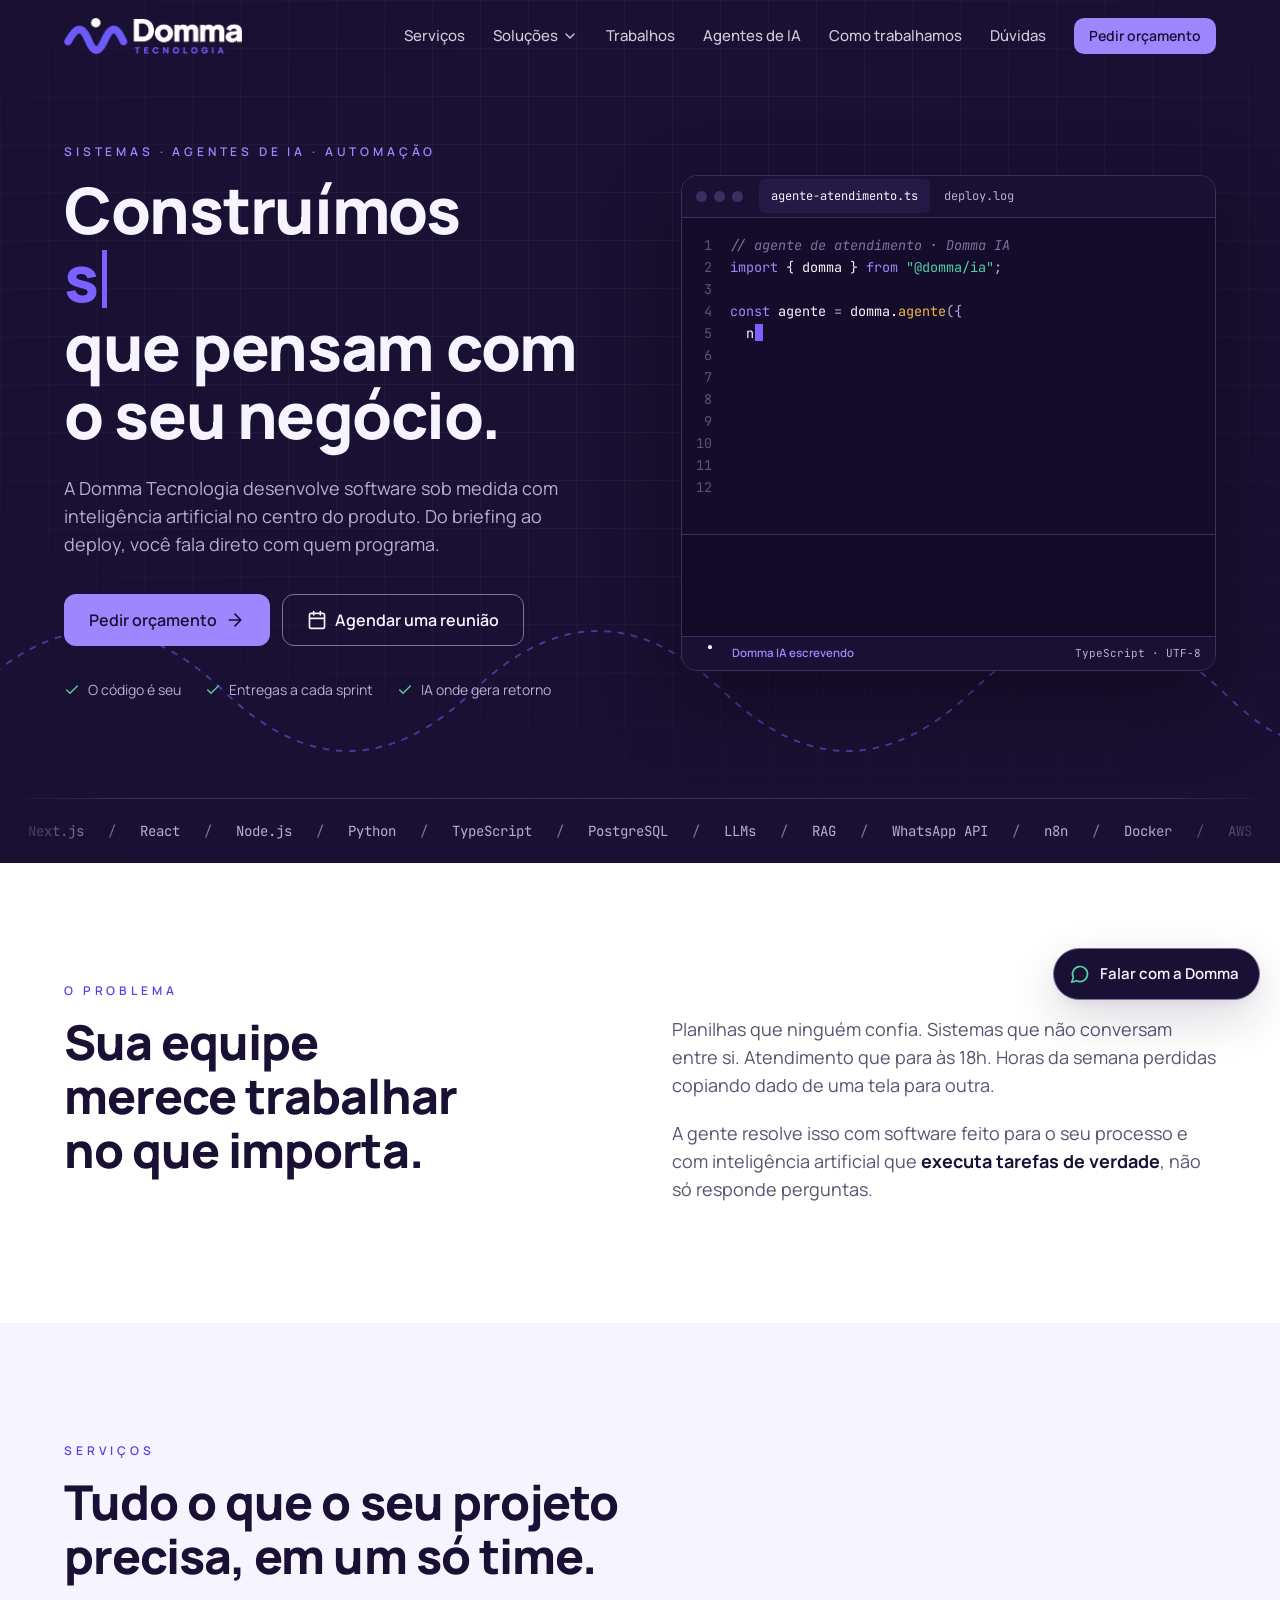
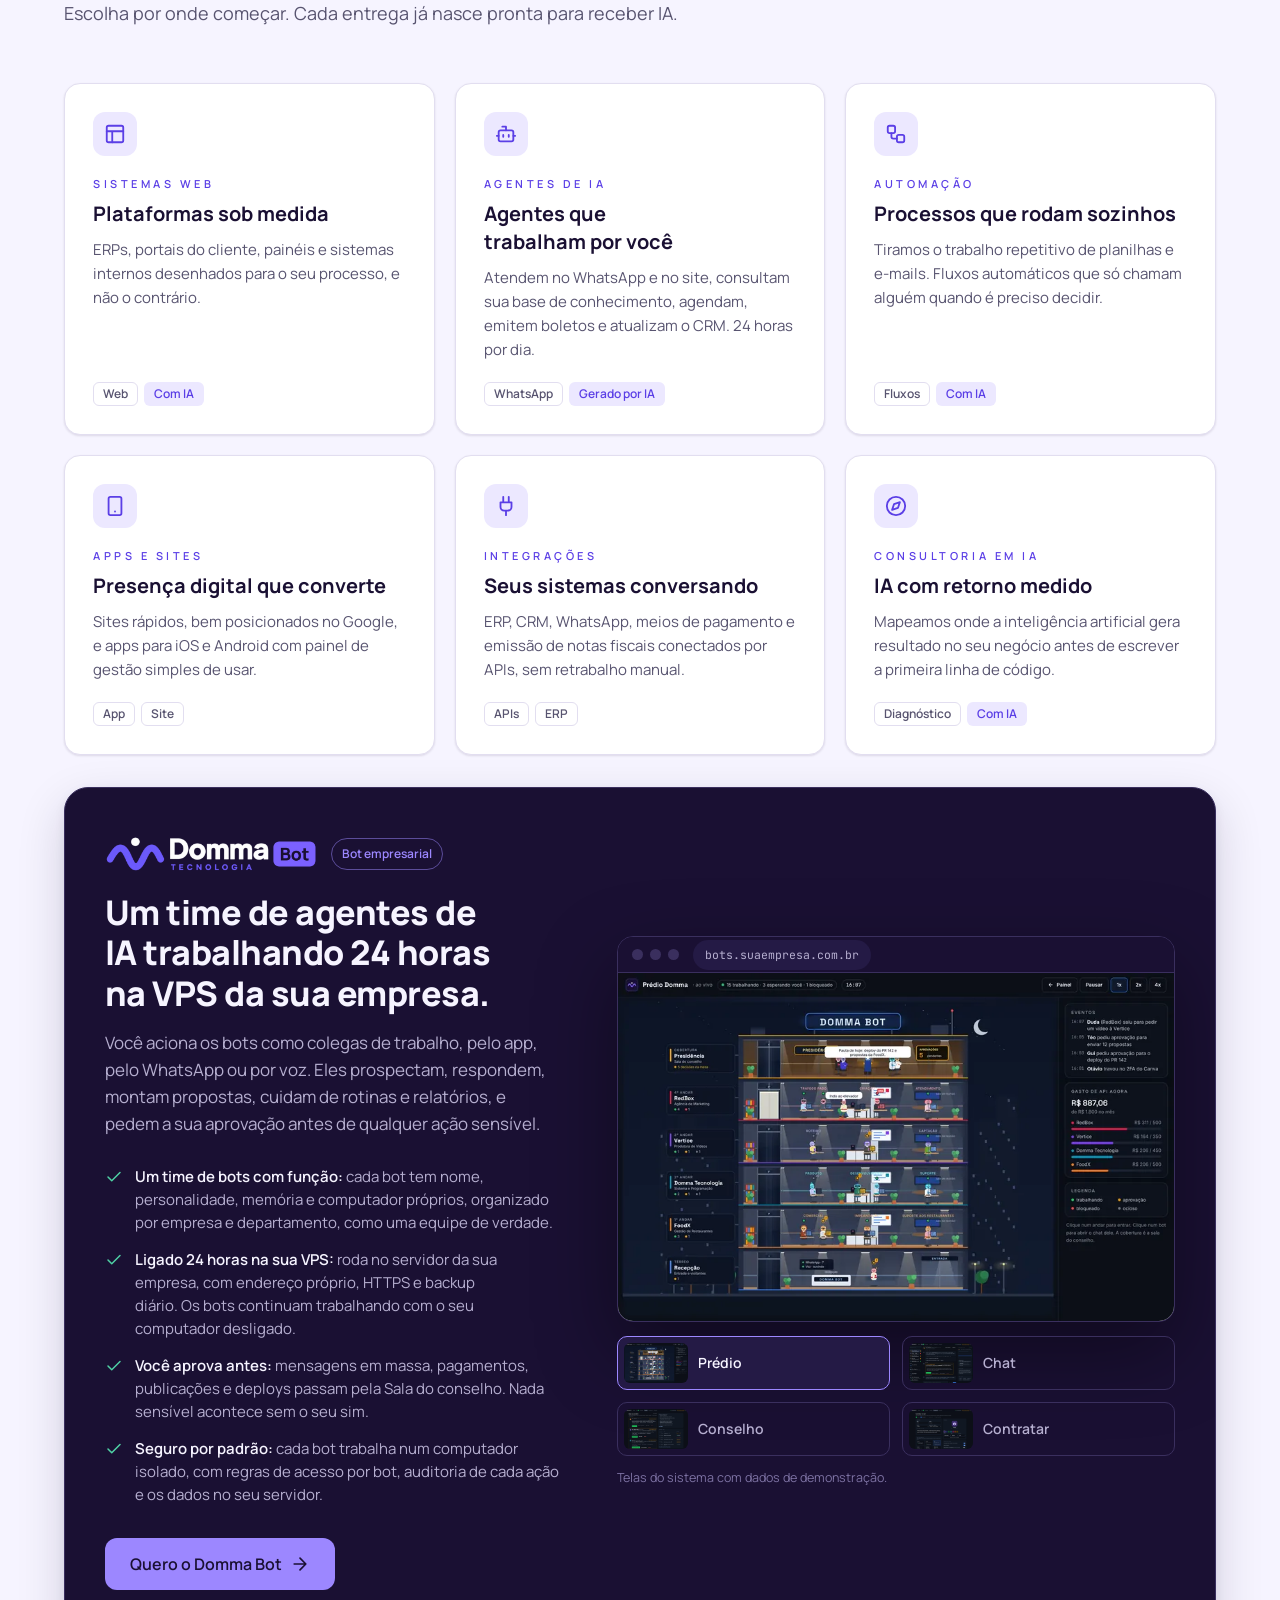
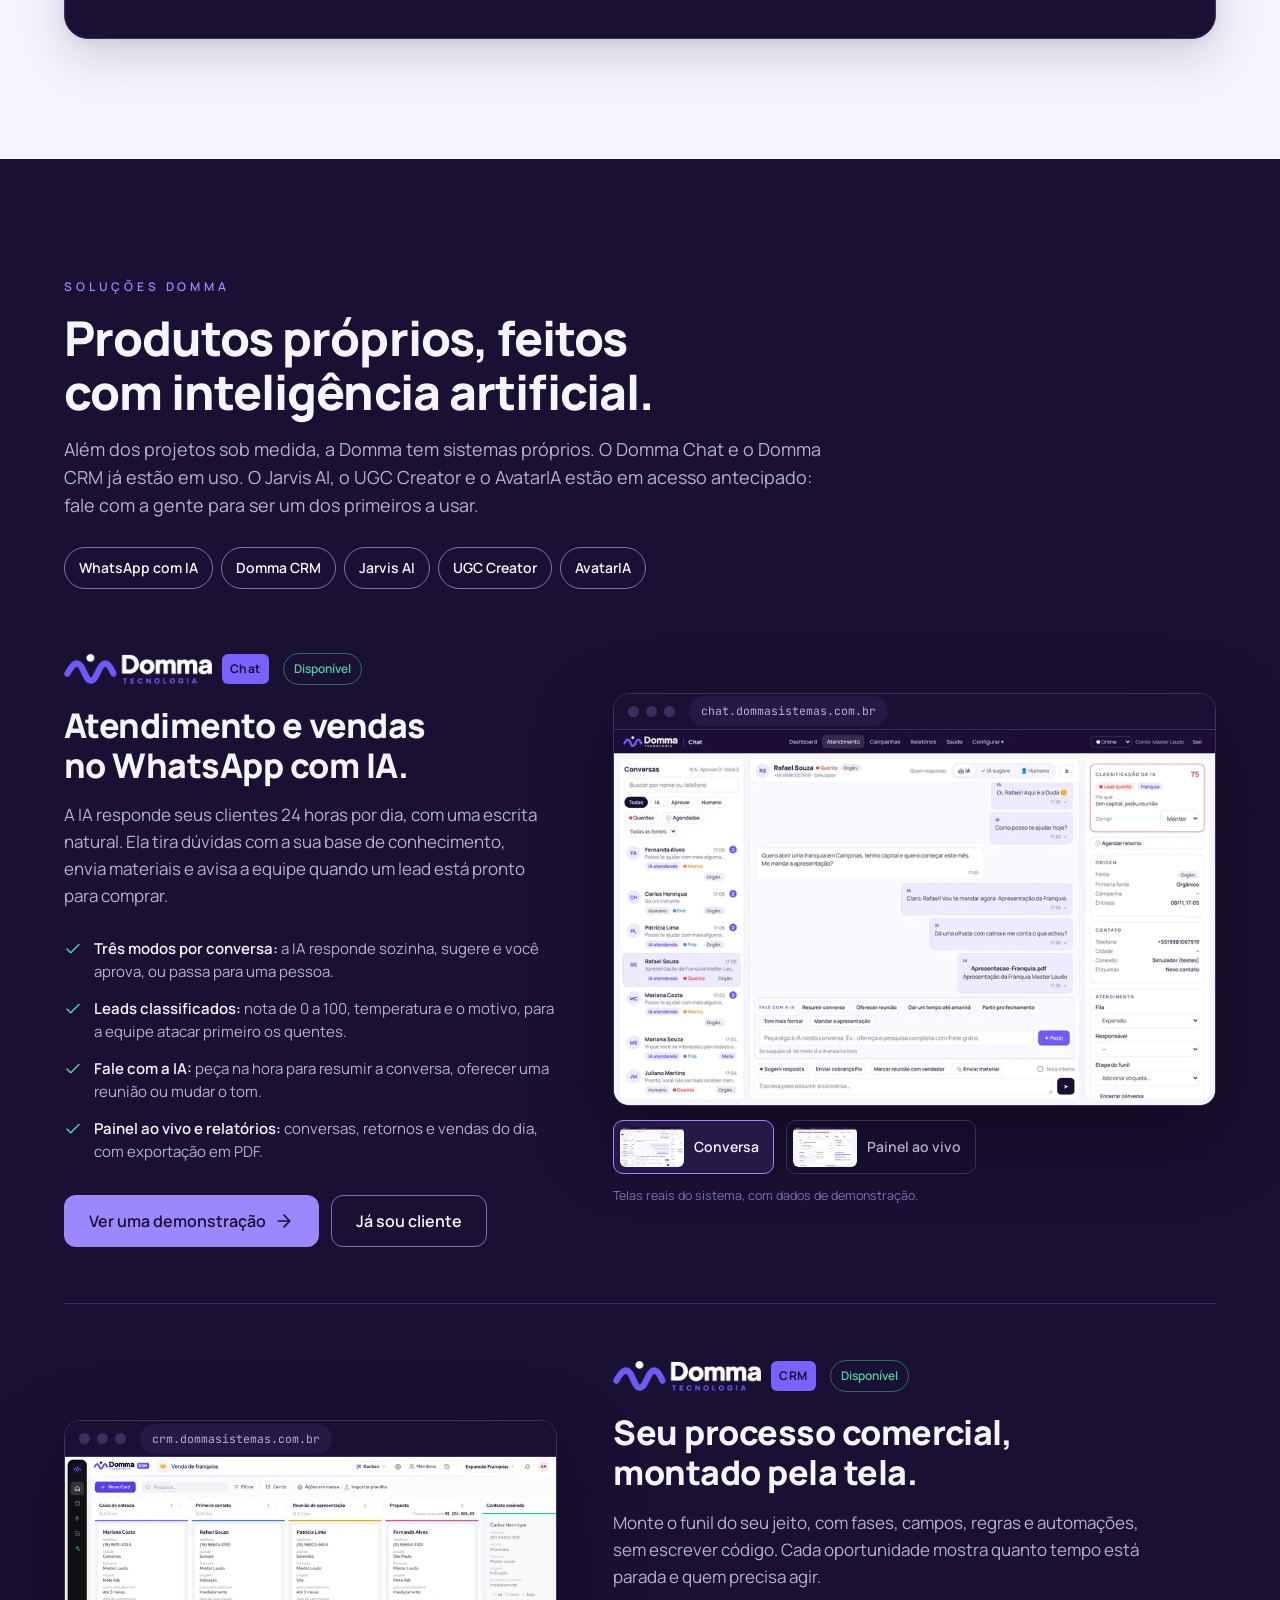
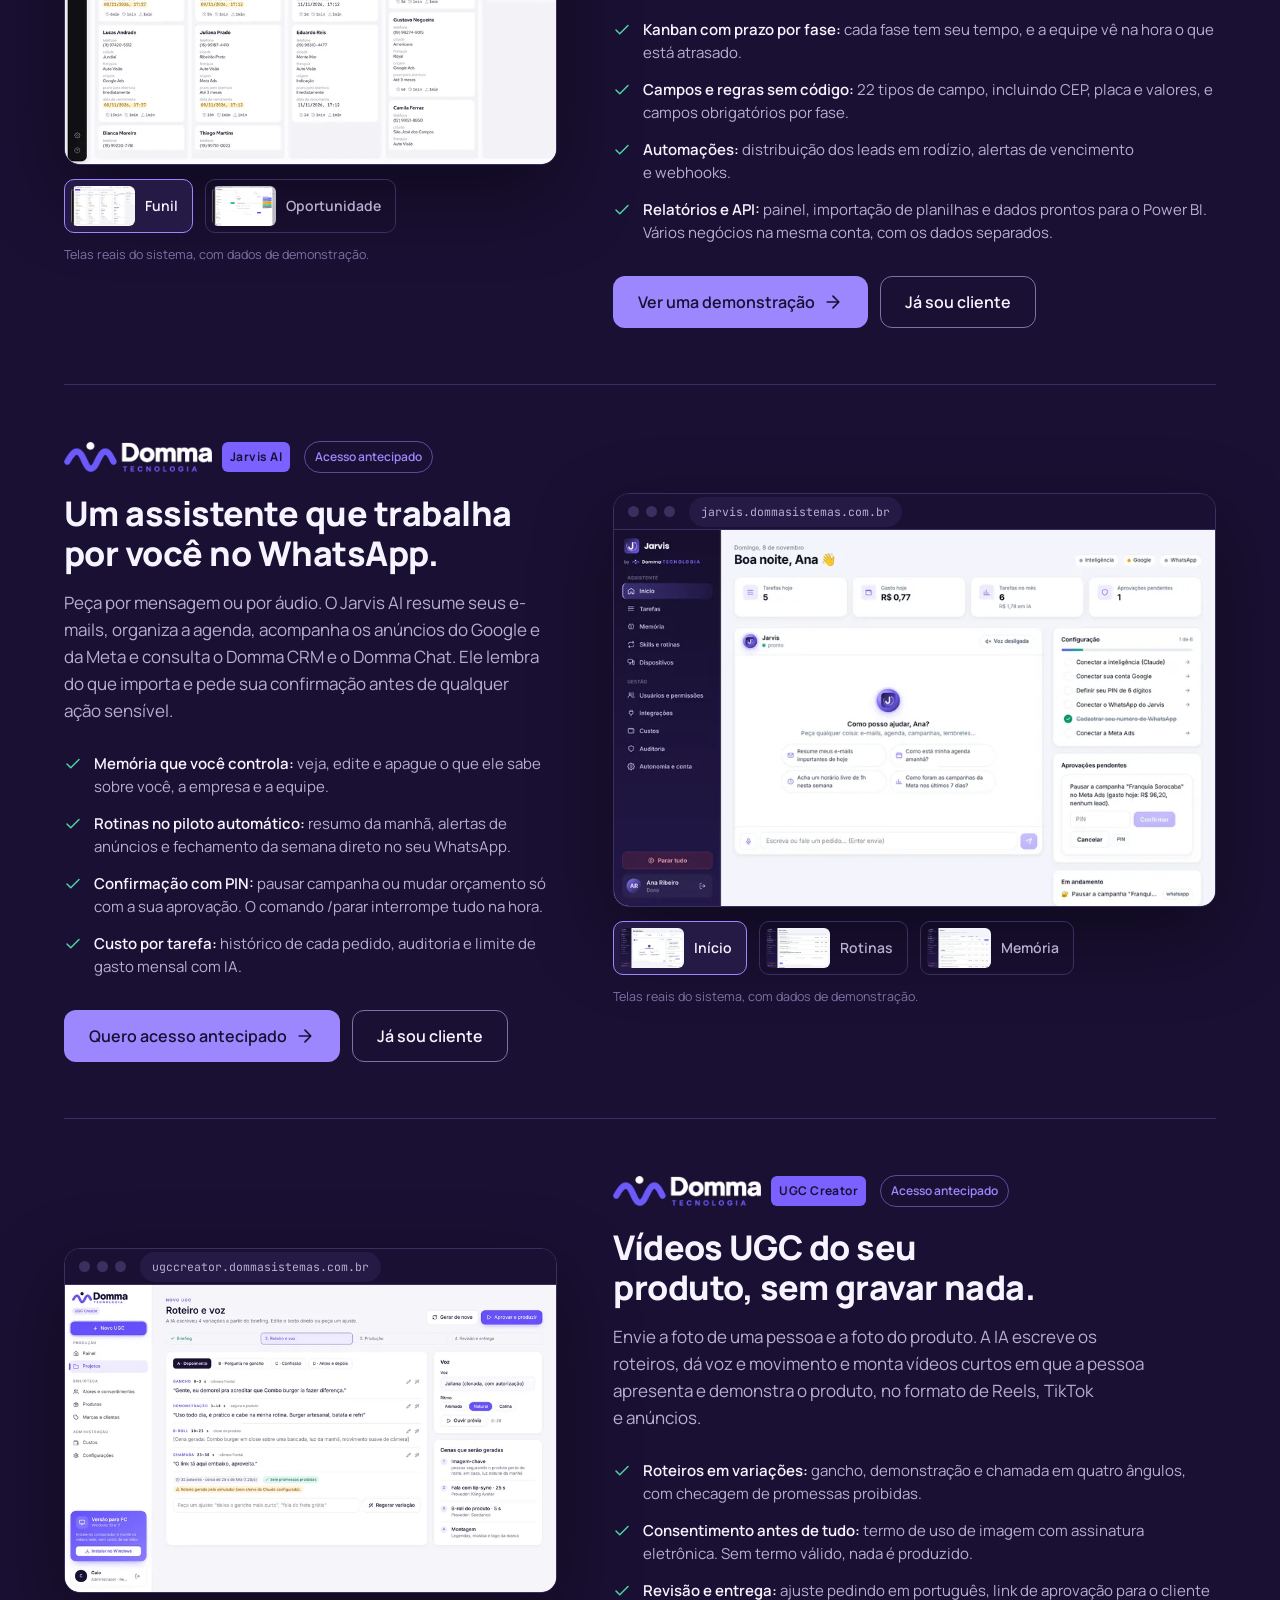
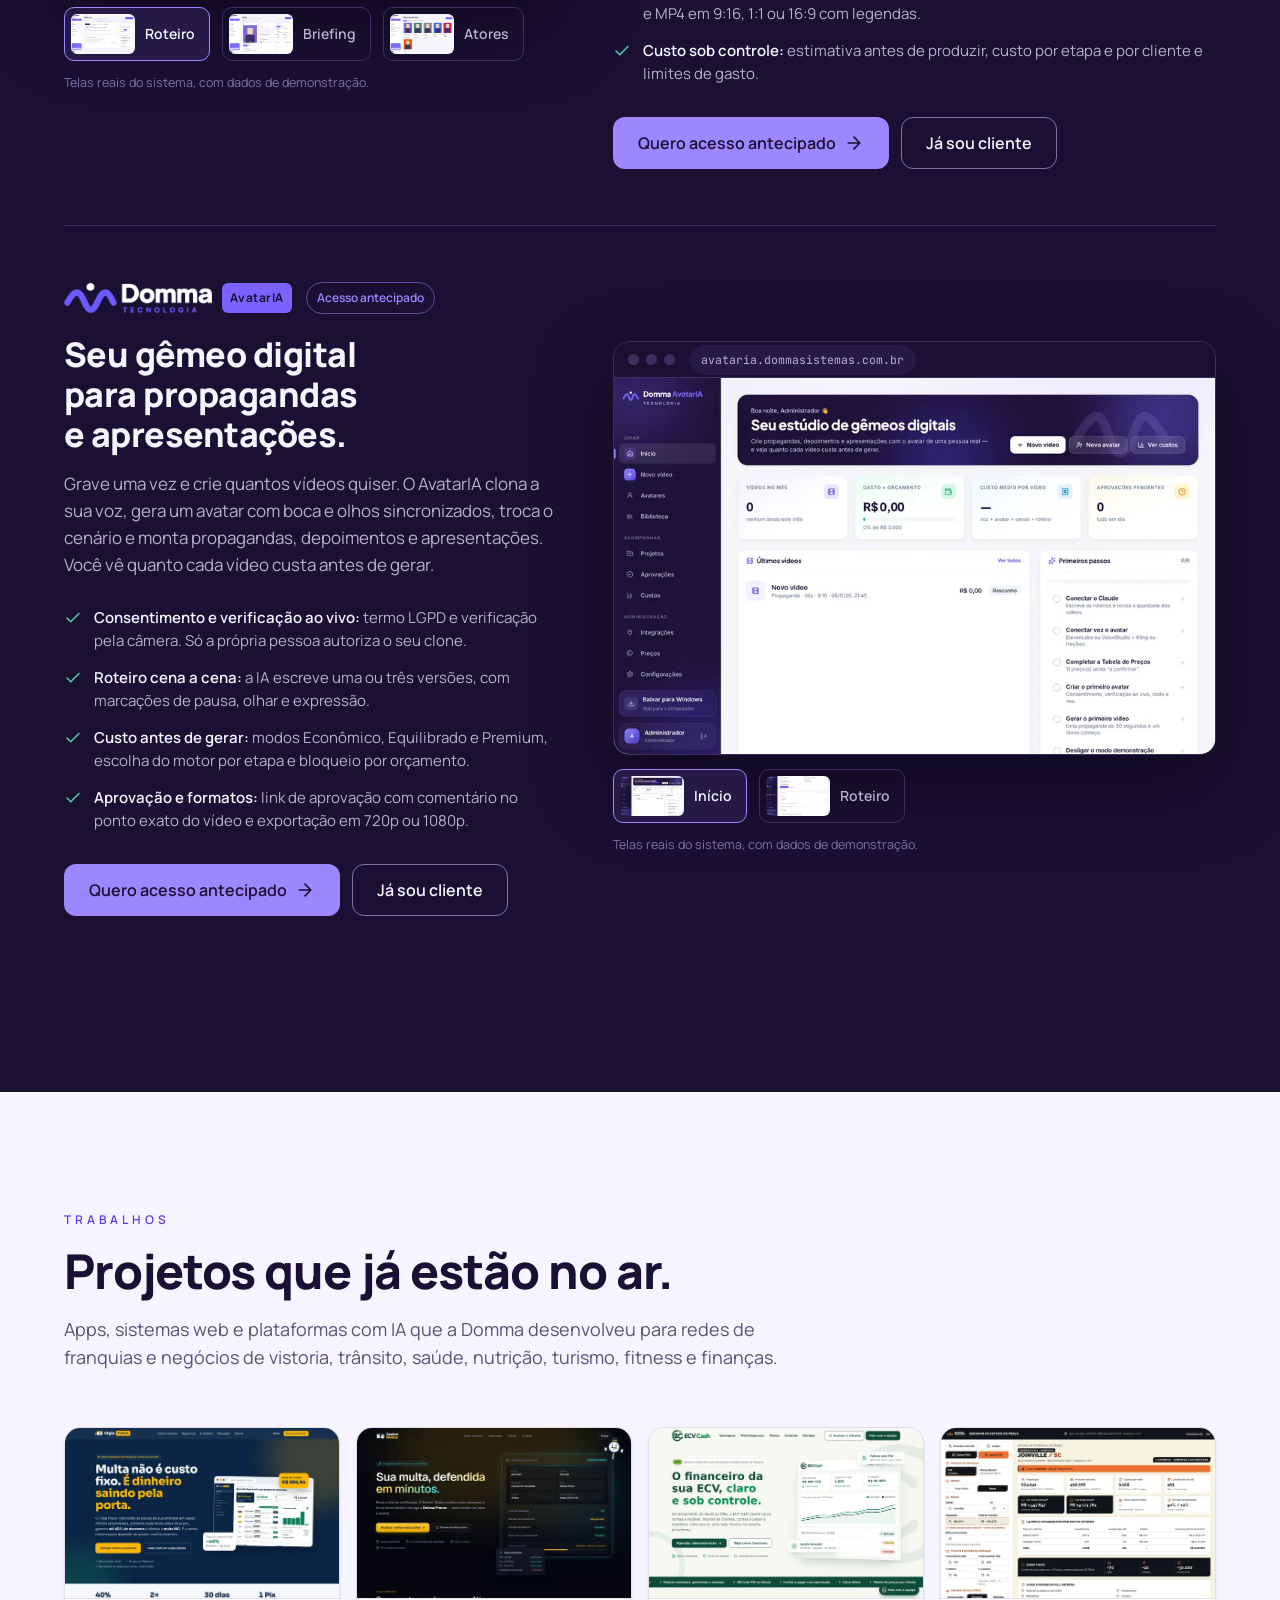
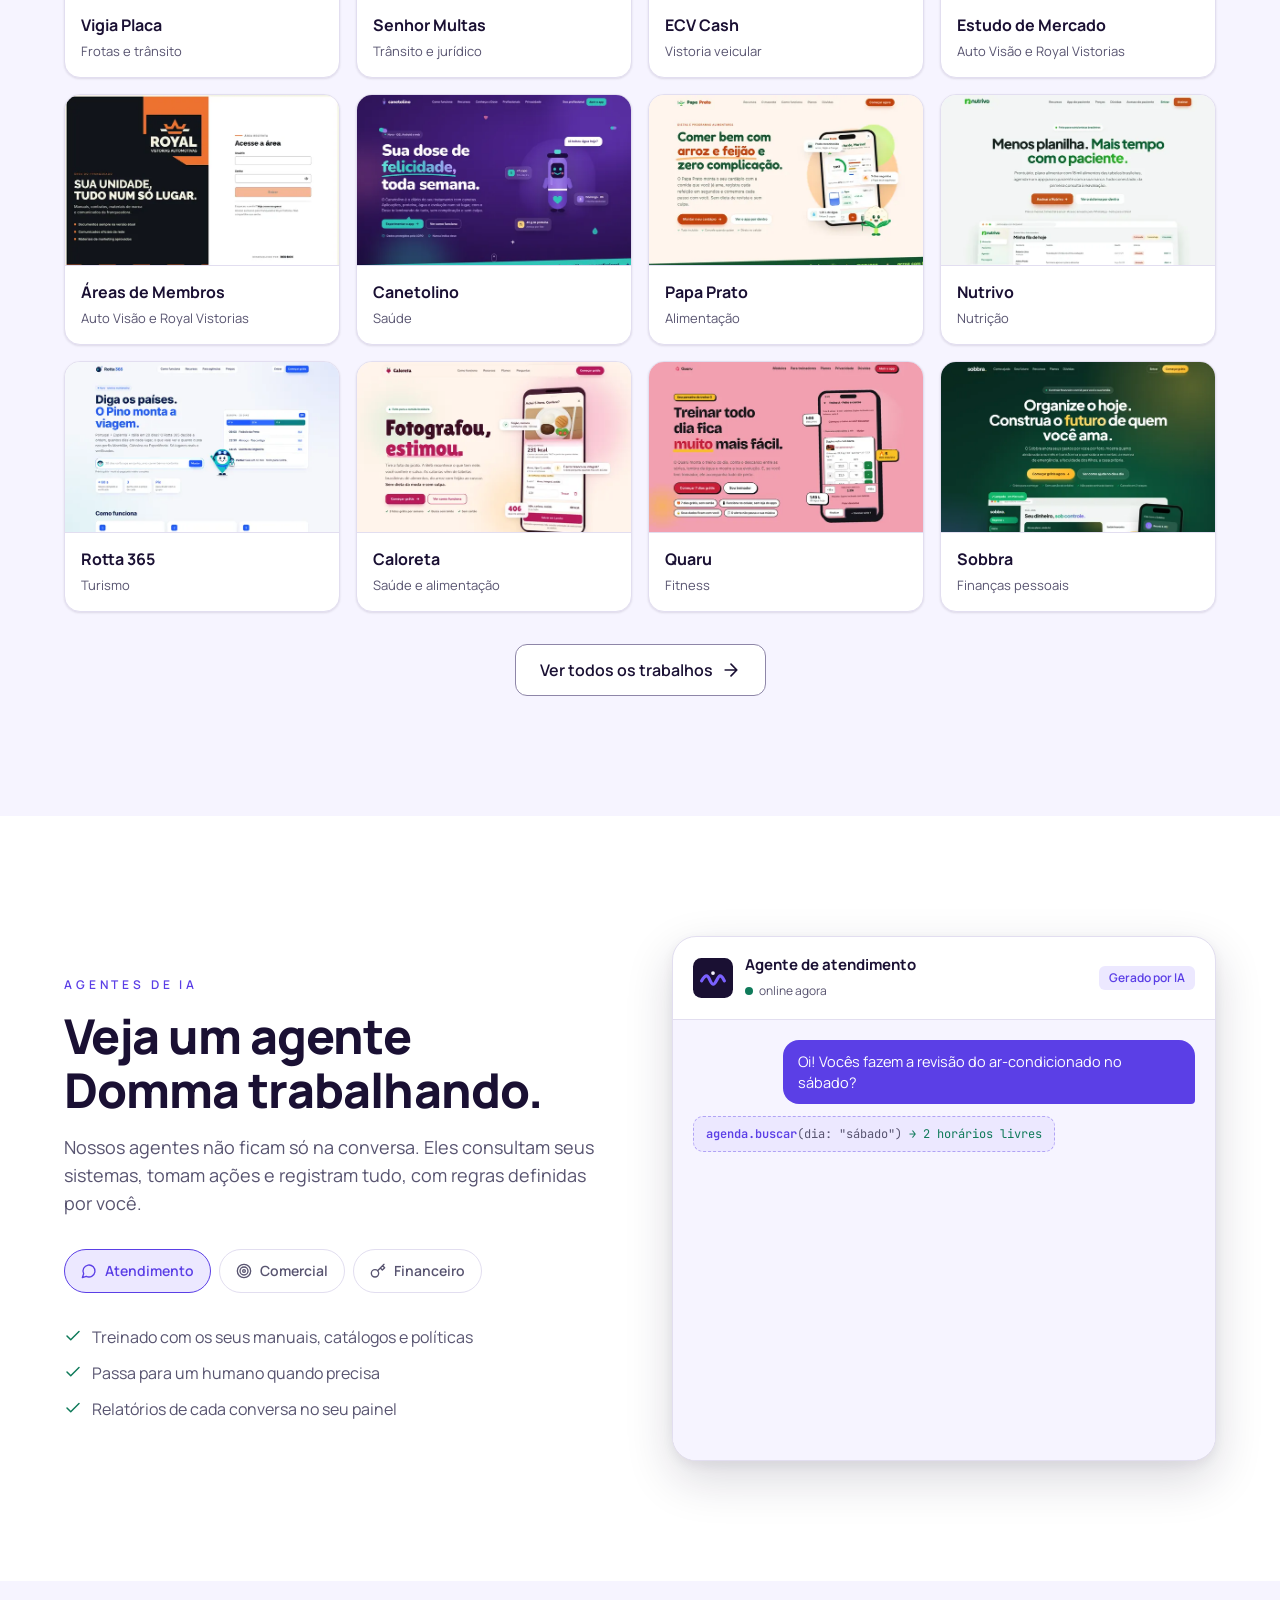
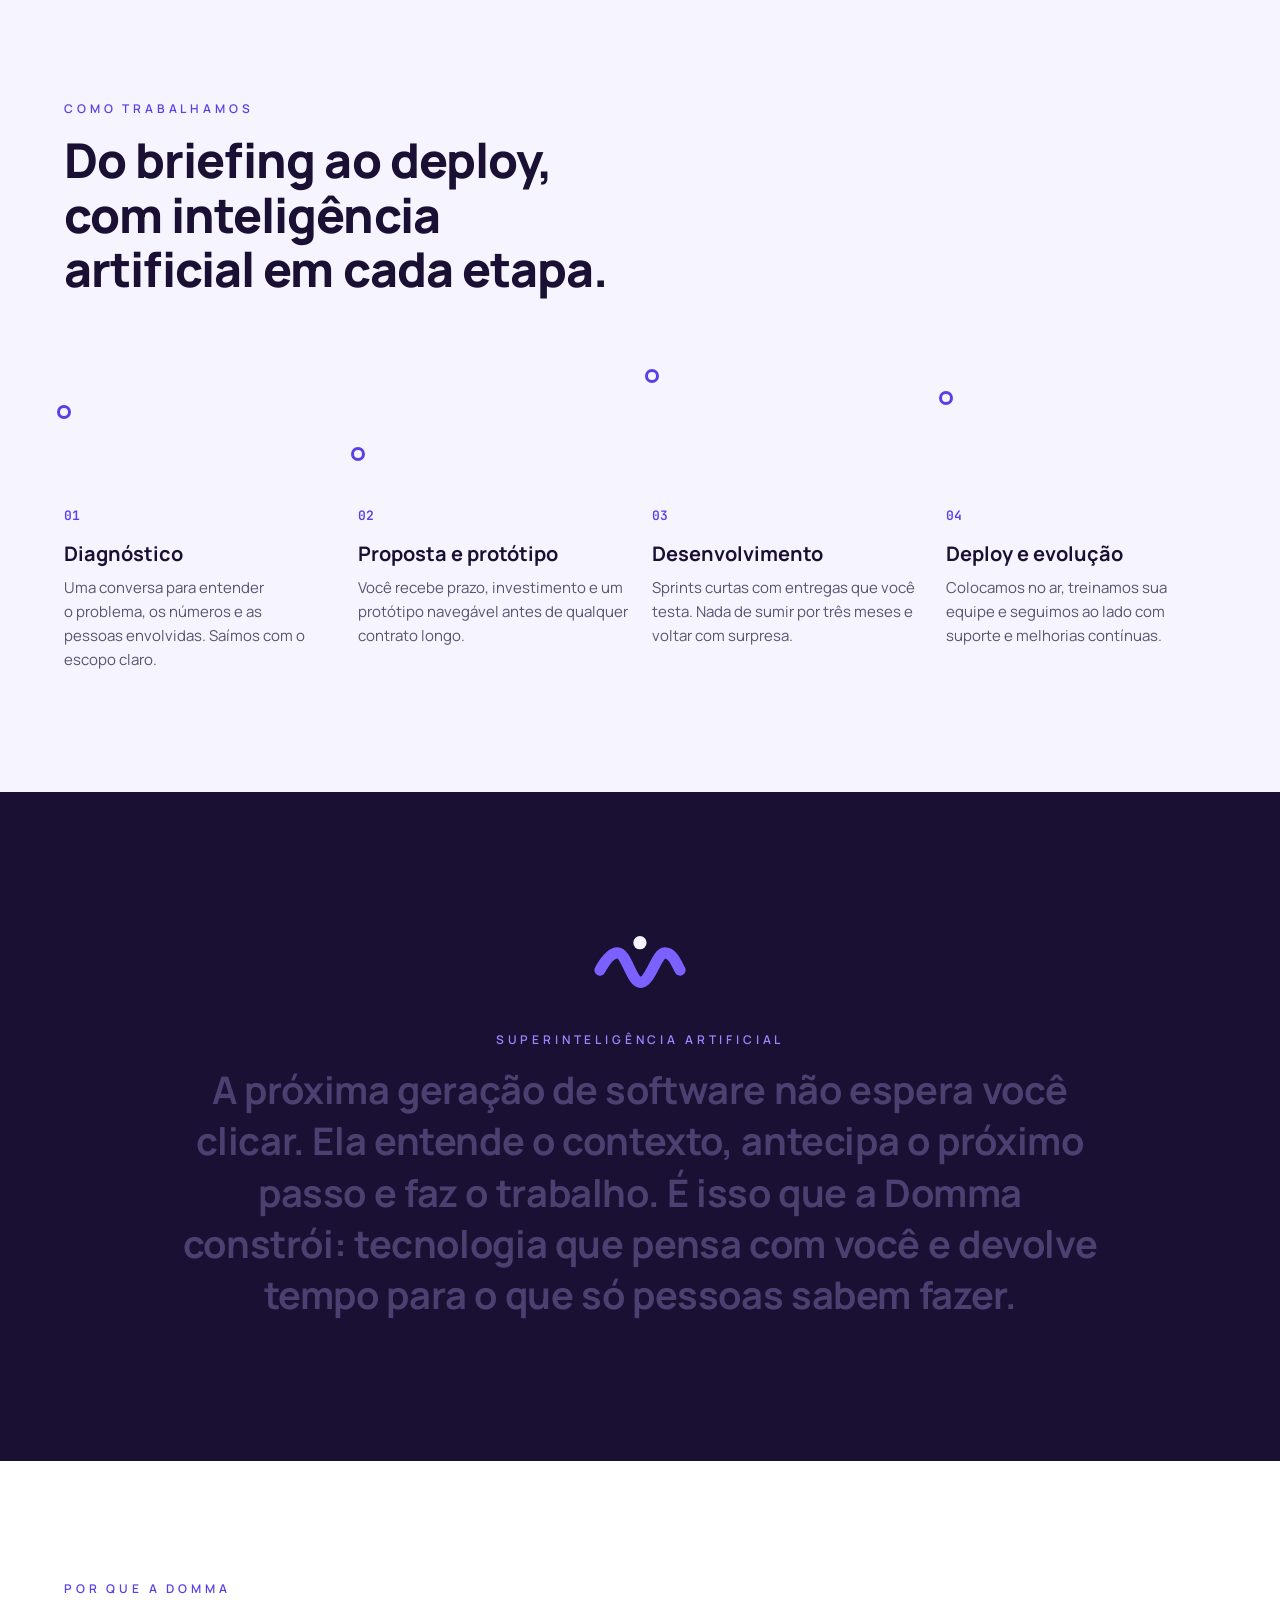
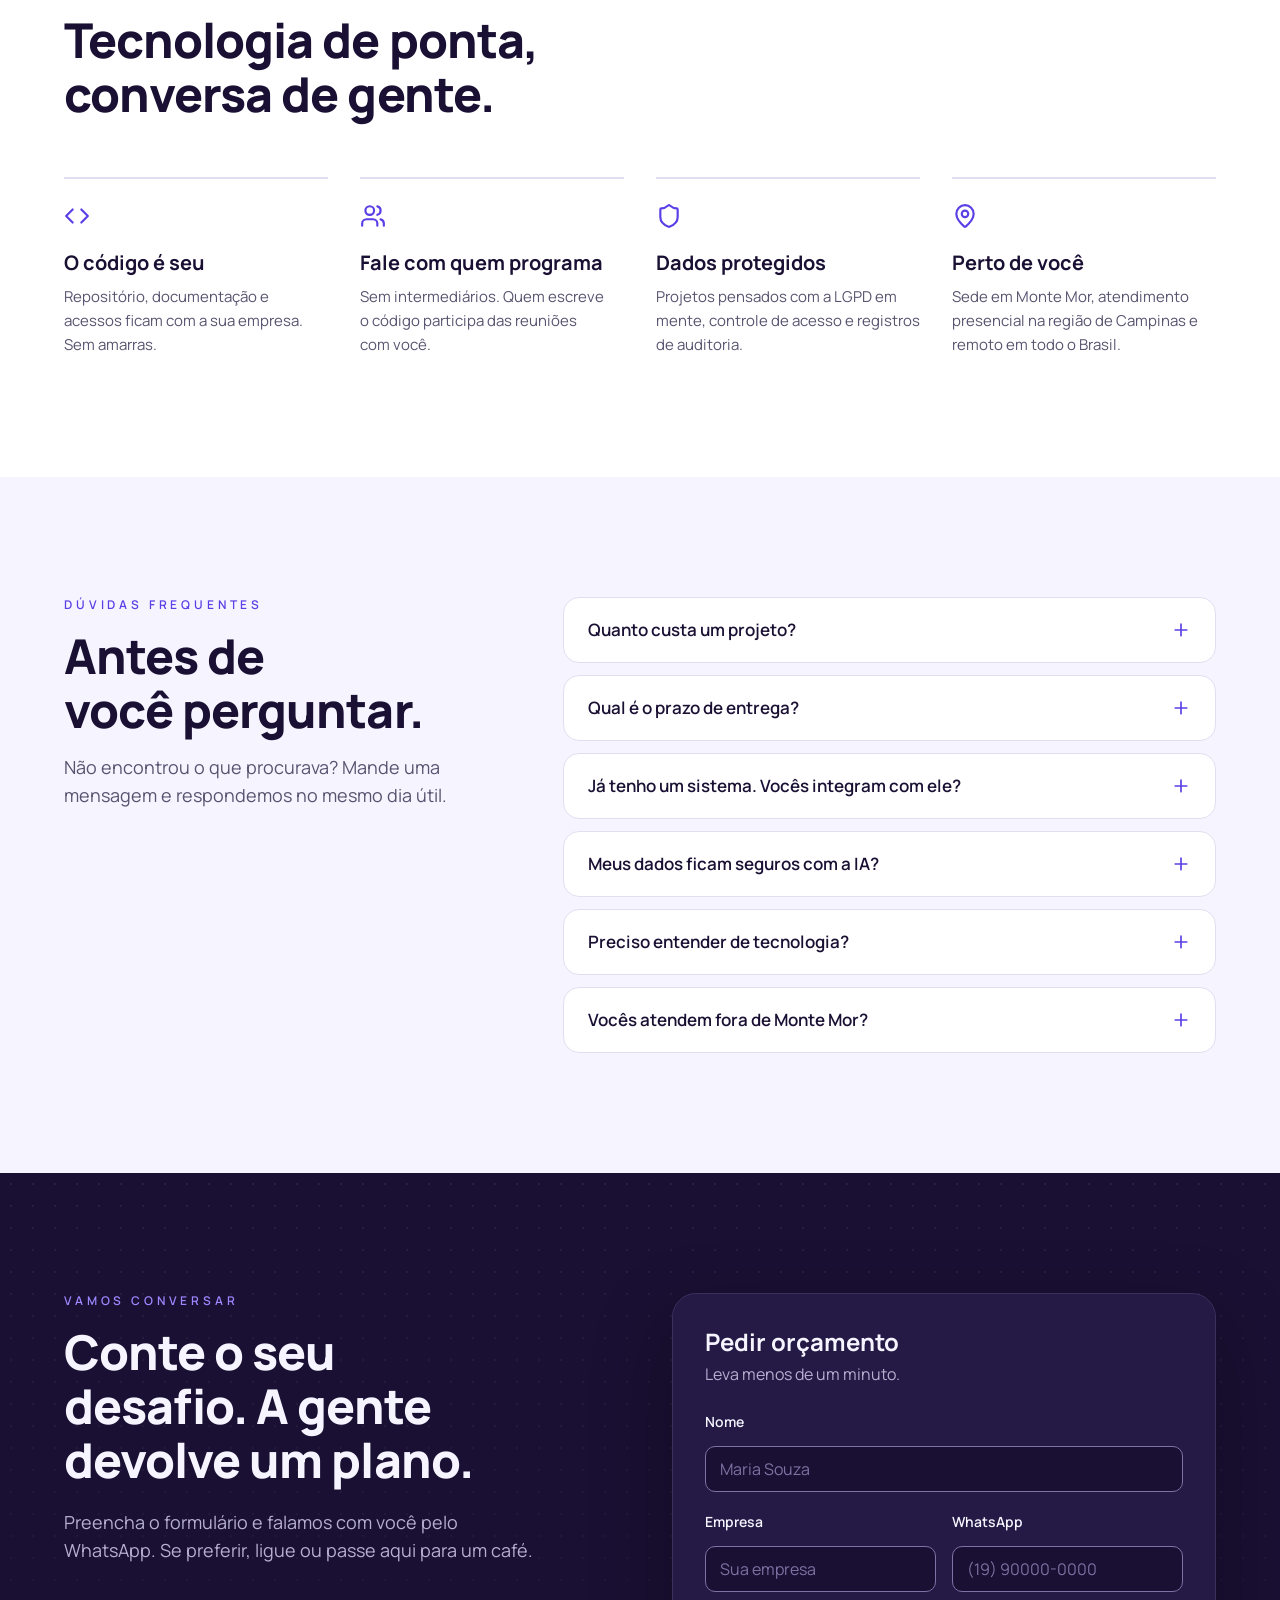
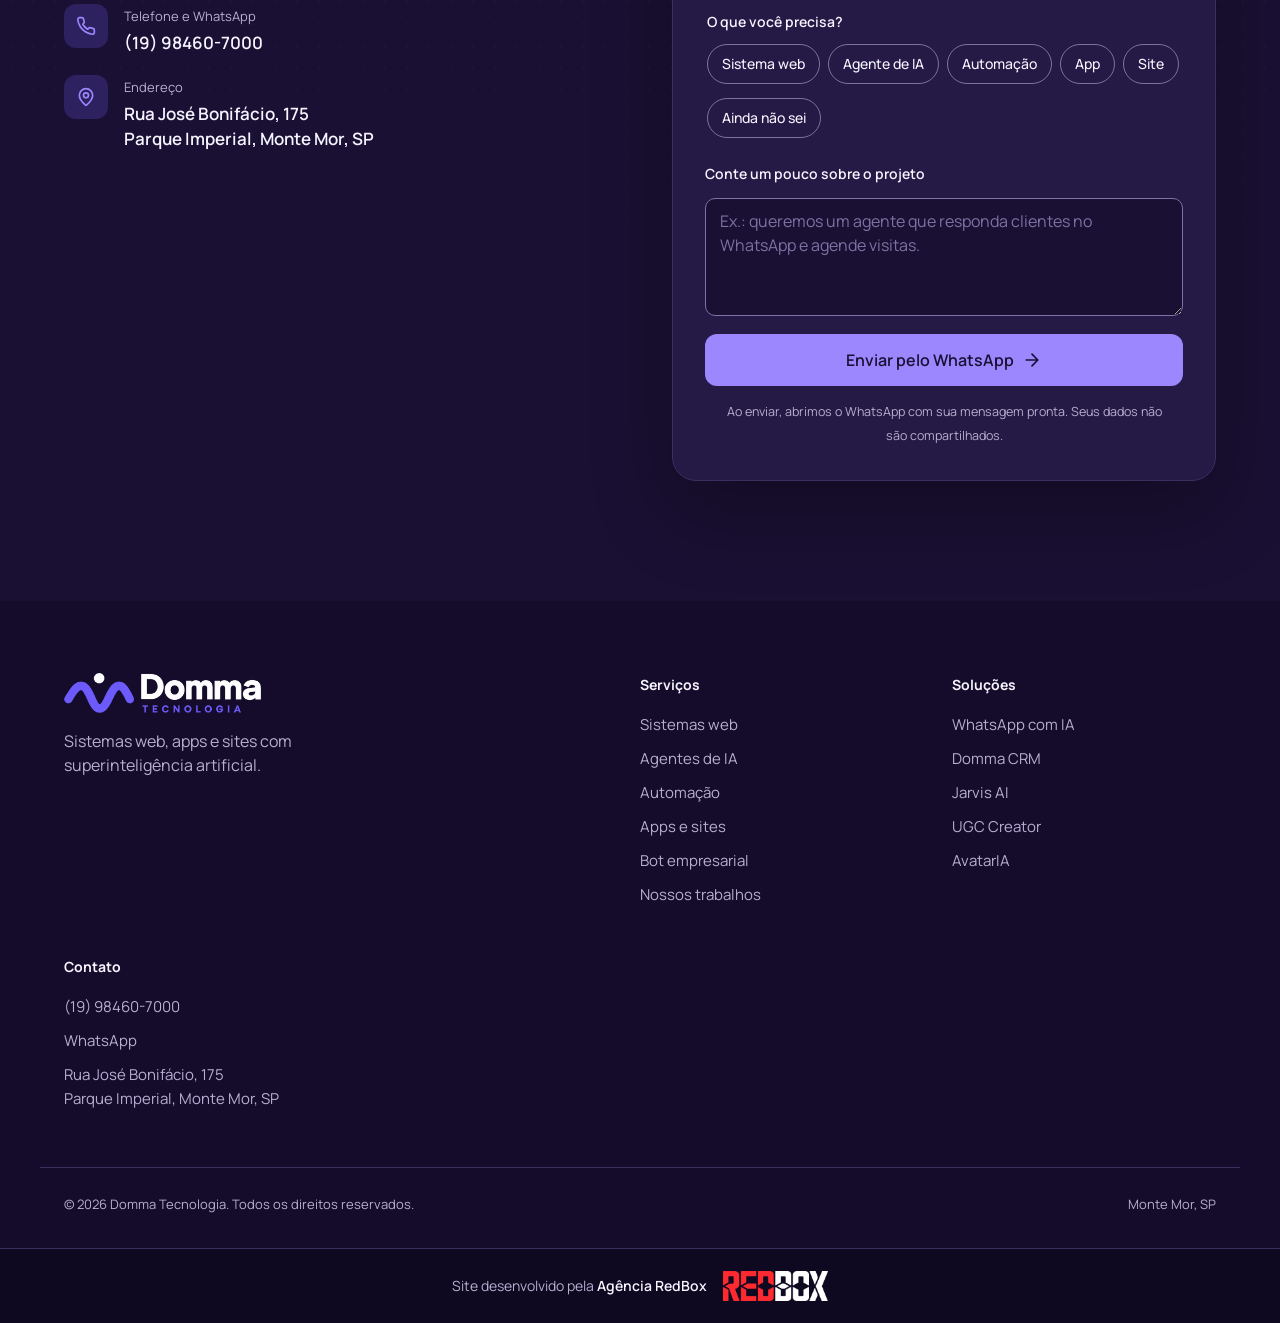
==== index.html @ 4a5a257e "Adiciona o Domma Bot (bot empresarial) em Serviços Painel de destaque abaixo dos cards de Serviços c" ====
<!doctype html>
<html lang="pt-BR">
<head>
  <meta charset="utf-8">
  <meta name="viewport" content="width=device-width, initial-scale=1">
  <title>Domma Tecnologia · Sistemas web, agentes de IA e automação</title>
  <meta name="description" content="A Domma Tecnologia desenvolve sistemas web, agentes de IA, automações, apps e sites com inteligência artificial no centro do produto. Monte Mor, SP. Peça um orçamento.">
  <meta name="theme-color" content="#1A1033">
  <!-- Link preview (WhatsApp, Instagram, LinkedIn, Facebook, X).
       Endereço oficial: dommasistemas.com.br. A imagem fica no endereço da Vercel, que funciona mesmo durante mudanças de DNS. -->
  <link rel="canonical" href="https://dommasistemas.com.br/">
  <meta property="og:type" content="website">
  <meta property="og:locale" content="pt_BR">
  <meta property="og:site_name" content="Domma Tecnologia">
  <meta property="og:url" content="https://dommasistemas.com.br/">
  <meta property="og:title" content="Domma Tecnologia · Sistemas, agentes de IA e automação">
  <meta property="og:description" content="Sistemas, agentes de IA e automações que pensam com você. Do briefing ao deploy, com inteligência artificial em cada etapa. Peça um orçamento.">
  <meta property="og:image" content="https://site-domma-tecnologia.vercel.app/assets/og-image.png">
  <meta property="og:image:type" content="image/png">
  <meta property="og:image:width" content="1200">
  <meta property="og:image:height" content="630">
  <meta property="og:image:alt" content="Domma Tecnologia: sistemas, agentes de IA e automações que pensam com você.">
  <meta name="twitter:card" content="summary_large_image">
  <meta name="twitter:title" content="Domma Tecnologia · Sistemas, agentes de IA e automação">
  <meta name="twitter:description" content="Sistemas, agentes de IA e automações que pensam com você. Peça um orçamento.">
  <meta name="twitter:image" content="https://site-domma-tecnologia.vercel.app/assets/og-image.png">

  <!-- Favicon -->
  <link rel="icon" href="assets/favicon.svg" type="image/svg+xml">
  <link rel="icon" href="assets/favicon-32.png" type="image/png" sizes="32x32">
  <link rel="apple-touch-icon" href="assets/apple-touch-icon.png" sizes="180x180">
  <link rel="manifest" href="site.webmanifest">
  <link rel="preconnect" href="https://fonts.googleapis.com">
  <link rel="preconnect" href="https://fonts.gstatic.com" crossorigin>
  <link href="https://fonts.googleapis.com/css2?family=JetBrains+Mono:wght@400;500;600&family=Manrope:wght@400;500;600;700;800&display=swap" rel="stylesheet">
  <link rel="stylesheet" href="styles.css">
  <script type="application/ld+json">
  {
    "@context": "https://schema.org",
    "@type": "LocalBusiness",
    "name": "Domma Tecnologia",
    "description": "Sistemas web, agentes de IA, automação de processos, apps e sites com inteligência artificial.",
    "telephone": "+55-19-98460-7000",
    "address": {
      "@type": "PostalAddress",
      "streetAddress": "Rua José Bonifácio, 175, Parque Imperial",
      "addressLocality": "Monte Mor",
      "addressRegion": "SP",
      "addressCountry": "BR"
    }
  }
  </script>
</head>
<body>
  <!-- Sprite: sinal Domma + ícones (traço Lucide, 2px, pontas arredondadas) -->
  <svg width="0" height="0" style="position:absolute" aria-hidden="true">
    <symbol id="sinal" viewBox="158 158 604 346">
      <circle class="sinal-dot" cx="459.5" cy="204.5" r="43.5"/>
      <path class="sinal-wave" d="M197 384C228 328 268 271 312 271C372 271 404 465 465 465C526 465 572 271 621 271C672 271 694 328 723 384" fill="none" stroke-width="73" stroke-linecap="round"/>
    </symbol>
    <symbol id="i-layout" viewBox="0 0 24 24"><rect x="3" y="3" width="18" height="18" rx="2"/><path d="M3 9h18M9 21V9"/></symbol>
    <symbol id="i-bot" viewBox="0 0 24 24"><path d="M12 8V4H8"/><rect x="4" y="8" width="16" height="12" rx="2"/><path d="M2 14h2M20 14h2M15 13v2M9 13v2"/></symbol>
    <symbol id="i-workflow" viewBox="0 0 24 24"><rect x="3" y="3" width="8" height="8" rx="2"/><path d="M7 11v4a2 2 0 0 0 2 2h4"/><rect x="13" y="13" width="8" height="8" rx="2"/></symbol>
    <symbol id="i-phone-app" viewBox="0 0 24 24"><rect x="5" y="2" width="14" height="20" rx="2"/><path d="M12 18h.01"/></symbol>
    <symbol id="i-plug" viewBox="0 0 24 24"><path d="M12 22v-5M9 8V2M15 8V2M18 8v5a4 4 0 0 1-4 4h-4a4 4 0 0 1-4-4V8z"/></symbol>
    <symbol id="i-compass" viewBox="0 0 24 24"><circle cx="12" cy="12" r="10"/><path d="m16.24 7.76-2.12 6.36-6.36 2.12 2.12-6.36z"/></symbol>
    <symbol id="i-arrow" viewBox="0 0 24 24"><path d="M5 12h14M12 5l7 7-7 7"/></symbol>
    <symbol id="i-check" viewBox="0 0 24 24"><path d="M20 6 9 17l-5-5"/></symbol>
    <symbol id="i-plus" viewBox="0 0 24 24"><path d="M5 12h14M12 5v14"/></symbol>
    <symbol id="i-map" viewBox="0 0 24 24"><path d="M20 10c0 5-5.5 10.2-7.4 11.8a1 1 0 0 1-1.2 0C9.5 20.2 4 15 4 10a8 8 0 0 1 16 0"/><circle cx="12" cy="10" r="3"/></symbol>
    <symbol id="i-phone" viewBox="0 0 24 24"><path d="M22 16.92v3a2 2 0 0 1-2.18 2 19.8 19.8 0 0 1-8.63-3.07 19.5 19.5 0 0 1-6-6A19.8 19.8 0 0 1 2.12 4.18 2 2 0 0 1 4.11 2h3a2 2 0 0 1 2 1.72c.13.96.36 1.9.7 2.81a2 2 0 0 1-.45 2.11L8.09 9.91a16 16 0 0 0 6 6l1.27-1.27a2 2 0 0 1 2.11-.45c.91.34 1.85.57 2.81.7A2 2 0 0 1 22 16.92"/></symbol>
    <symbol id="i-message" viewBox="0 0 24 24"><path d="M7.9 20A9 9 0 1 0 4 16.1L2 22z"/></symbol>
    <symbol id="i-calendar" viewBox="0 0 24 24"><rect x="3" y="4" width="18" height="18" rx="2"/><path d="M16 2v4M8 2v4M3 10h18"/></symbol>
    <symbol id="i-code" viewBox="0 0 24 24"><path d="m16 18 6-6-6-6M8 6l-6 6 6 6"/></symbol>
    <symbol id="i-key" viewBox="0 0 24 24"><circle cx="7.5" cy="15.5" r="5.5"/><path d="m21 2-9.6 9.6M15.5 7.5l3 3L22 7l-3-3"/></symbol>
    <symbol id="i-users" viewBox="0 0 24 24"><path d="M16 21v-2a4 4 0 0 0-4-4H6a4 4 0 0 0-4 4v2"/><circle cx="9" cy="7" r="4"/><path d="M22 21v-2a4 4 0 0 0-3-3.87M16 3.13a4 4 0 0 1 0 7.75"/></symbol>
    <symbol id="i-target" viewBox="0 0 24 24"><circle cx="12" cy="12" r="10"/><circle cx="12" cy="12" r="6"/><circle cx="12" cy="12" r="2"/></symbol>
    <symbol id="i-shield" viewBox="0 0 24 24"><path d="M20 13c0 5-3.5 7.5-7.66 8.95a1 1 0 0 1-.67-.01C7.5 20.5 4 18 4 13V6a1 1 0 0 1 1-1c2 0 4.5-1.2 6.24-2.72a1.17 1.17 0 0 1 1.52 0C14.51 3.81 17 5 19 5a1 1 0 0 1 1 1z"/></symbol>
    <symbol id="i-menu" viewBox="0 0 24 24"><path d="M4 6h16M4 12h16M4 18h16"/></symbol>
    <symbol id="i-chevron" viewBox="0 0 24 24"><path d="m6 9 6 6 6-6"/></symbol>
    <symbol id="i-x" viewBox="0 0 24 24"><path d="M18 6 6 18M6 6l12 12"/></symbol>
  </svg>

  <a class="skip" href="#conteudo">Pular para o conteúdo</a>

  <!-- ============ NAV ============ -->
  <header class="nav" id="nav">
    <div class="container nav-inner">
      <a href="#topo" class="logo" aria-label="Domma Tecnologia, voltar ao topo">
        <img class="logo-img logo-img-escuro" src="assets/domma-logo-escuro-720.png" width="720" height="146" alt="Domma Tecnologia"><img class="logo-img logo-img-claro" src="assets/domma-logo-claro-720.png" width="720" height="146" alt="" aria-hidden="true">
      </a>
      <nav class="nav-links" id="nav-links" aria-label="Principal">
        <a href="#servicos">Serviços</a>
        <div class="nav-drop" id="nav-drop">
          <button type="button" class="nav-drop-btn" id="nav-drop-btn" aria-expanded="false" aria-controls="menu-solucoes">Soluções <svg class="ic" aria-hidden="true"><use href="#i-chevron"/></svg></button>
          <div class="nav-drop-menu" id="menu-solucoes">
            <a href="#domma-chat"><b>WhatsApp com IA</b><span>Domma Chat</span></a>
            <a href="#domma-crm"><b>Domma CRM</b><span>Funil de vendas sem código</span></a>
            <a href="#jarvis-ai"><b>Jarvis AI</b><span>Assistente pessoal com IA</span><em>Acesso antecipado</em></a>
            <a href="#ugc-creator"><b>UGC Creator</b><span>Vídeos UGC com IA</span><em>Acesso antecipado</em></a>
            <a href="#avatar-ia"><b>AvatarIA</b><span>Gêmeo digital em vídeo</span><em>Acesso antecipado</em></a>
            <a class="nav-drop-todos" href="#solucoes">Ver todas as soluções <svg class="ic" aria-hidden="true"><use href="#i-arrow"/></svg></a>
          </div>
        </div>
        <a href="/trabalhos">Trabalhos</a>
        <a href="#agentes">Agentes de IA</a>
        <a href="#processo">Como trabalhamos</a>
        <a href="#faq">Dúvidas</a>
        <a href="#contato" class="btn btn-primary btn-sm nav-cta">Pedir orçamento</a>
      </nav>
      <button class="nav-toggle" id="nav-toggle" aria-label="Abrir menu" aria-expanded="false" aria-controls="nav-links">
        <svg class="ic"><use href="#i-menu"/></svg>
      </button>
    </div>
  </header>

  <main id="conteudo">
    <!-- ============ HERO ============ -->
    <section class="hero" id="topo">
      <div class="hero-grid" aria-hidden="true"></div>
      <svg class="hero-wave" viewBox="0 0 1600 220" preserveAspectRatio="none" aria-hidden="true">
        <path id="hero-wave-path" d="M0 120 C 100 40, 200 40, 300 120 S 500 200, 600 120 S 800 40, 900 120 S 1100 200, 1200 120 S 1400 40, 1500 120 S 1600 160, 1650 120" />
      </svg>

      <div class="container hero-inner">
        <div class="hero-copy">
          <p class="eyebrow eyebrow-inverse reveal">Sistemas · Agentes de IA · Automação</p>
          <h1 class="display-xl reveal">
            Construímos
            <span class="scramble-wrap"><span class="scramble" id="scramble" aria-live="polite">sistemas web</span></span>
            que pensam com o seu negócio.
          </h1>
          <p class="hero-lead reveal">
            A Domma Tecnologia desenvolve software sob medida com inteligência artificial no centro do produto.
            Do briefing ao deploy, você fala direto com quem programa.
          </p>
          <div class="hero-actions reveal">
            <a href="#contato" class="btn btn-primary btn-lg">Pedir orçamento <svg class="ic"><use href="#i-arrow"/></svg></a>
            <a href="https://wa.me/5519984607000?text=Ol%C3%A1%2C%20Domma!%20Quero%20agendar%20uma%20reuni%C3%A3o." target="_blank" rel="noopener" class="btn btn-secondary-inverse btn-lg"><svg class="ic"><use href="#i-calendar"/></svg> Agendar uma reunião</a>
          </div>
          <ul class="hero-proof reveal" aria-label="Diferenciais">
            <li><svg class="ic"><use href="#i-check"/></svg> O código é seu</li>
            <li><svg class="ic"><use href="#i-check"/></svg> Entregas a cada sprint</li>
            <li><svg class="ic"><use href="#i-check"/></svg> IA onde gera retorno</li>
          </ul>
        </div>

        <!-- Editor de código animado -->
        <div class="editor reveal" aria-label="Exemplo de código de um agente de IA da Domma">
          <div class="editor-bar">
            <span class="dots"><i></i><i></i><i></i></span>
            <span class="editor-tabs">
              <span class="tab active">agente-atendimento.ts</span>
              <span class="tab">deploy.log</span>
            </span>
          </div>
          <div class="editor-body">
            <div class="gutter" id="gutter" aria-hidden="true"></div>
            <pre class="code" id="code" aria-hidden="true"></pre>
          </div>
          <div class="terminal" id="terminal" aria-live="off">
            <div class="term-line muted">$ domma deploy --producao</div>
          </div>
          <div class="editor-status">
            <span class="status-ai" id="status-ai">
              <svg class="sinal-loader" viewBox="158 158 604 346" aria-hidden="true"><circle class="sl-dot" cx="459.5" cy="204.5" r="43.5"/><path class="sl-wave" pathLength="100" d="M197 384C228 328 268 271 312 271C372 271 404 465 465 465C526 465 572 271 621 271C672 271 694 328 723 384"/></svg>
              <span id="status-text">Domma IA escrevendo</span>
            </span>
            <span class="mono">TypeScript · UTF-8</span>
          </div>
        </div>
      </div>

      <div class="marquee" aria-label="Tecnologias que usamos">
        <div class="marquee-track">
          <span>Next.js</span><span>React</span><span>Node.js</span><span>Python</span><span>TypeScript</span><span>PostgreSQL</span><span>LLMs</span><span>RAG</span><span>WhatsApp API</span><span>n8n</span><span>Docker</span><span>AWS</span><span>Vercel</span><span>Supabase</span><span>React Native</span>
          <span aria-hidden="true">Next.js</span><span aria-hidden="true">React</span><span aria-hidden="true">Node.js</span><span aria-hidden="true">Python</span><span aria-hidden="true">TypeScript</span><span aria-hidden="true">PostgreSQL</span><span aria-hidden="true">LLMs</span><span aria-hidden="true">RAG</span><span aria-hidden="true">WhatsApp API</span><span aria-hidden="true">n8n</span><span aria-hidden="true">Docker</span><span aria-hidden="true">AWS</span><span aria-hidden="true">Vercel</span><span aria-hidden="true">Supabase</span><span aria-hidden="true">React Native</span>
        </div>
      </div>
    </section>

    <!-- ============ DOR / PROBLEMA ============ -->
    <section class="section problem">
      <div class="container problem-inner">
        <div class="reveal">
          <p class="eyebrow">O problema</p>
          <h2 class="display">Sua equipe merece trabalhar no que importa.</h2>
        </div>
        <div class="problem-list">
          <p class="body-lg reveal">Planilhas que ninguém confia. Sistemas que não conversam entre si. Atendimento que para às 18h. Horas da semana perdidas copiando dado de uma tela para outra.</p>
          <p class="body-lg reveal">A gente resolve isso com software feito para o seu processo e com inteligência artificial que <strong>executa tarefas de verdade</strong>, não só responde perguntas.</p>
        </div>
      </div>
    </section>

    <!-- ============ SERVIÇOS ============ -->
    <section class="section section-subtle" id="servicos">
      <div class="container">
        <div class="section-head reveal">
          <p class="eyebrow">Serviços</p>
          <h2 class="display">Tudo o que o seu projeto precisa, em um só time.</h2>
          <p class="body-lg muted">Escolha por onde começar. Cada entrega já nasce pronta para receber IA.</p>
        </div>

        <div class="cards">
          <article class="card reveal">
            <span class="card-icon"><svg class="ic"><use href="#i-layout"/></svg></span>
            <p class="eyebrow">Sistemas web</p>
            <h3>Plataformas sob medida</h3>
            <p>ERPs, portais do cliente, painéis e sistemas internos desenhados para o seu processo, e não o contrário.</p>
            <div class="badges"><span class="badge">Web</span><span class="badge badge-brand">Com IA</span></div>
          </article>
          <article class="card card-featured reveal">
            <span class="card-icon"><svg class="ic"><use href="#i-bot"/></svg></span>
            <p class="eyebrow">Agentes de IA</p>
            <h3>Agentes que trabalham por você</h3>
            <p>Atendem no WhatsApp e no site, consultam sua base de conhecimento, agendam, emitem boletos e atualizam o CRM. 24 horas por dia.</p>
            <div class="badges"><span class="badge">WhatsApp</span><span class="badge badge-brand">Gerado por IA</span></div>
          </article>
          <article class="card reveal">
            <span class="card-icon"><svg class="ic"><use href="#i-workflow"/></svg></span>
            <p class="eyebrow">Automação</p>
            <h3>Processos que rodam sozinhos</h3>
            <p>Tiramos o trabalho repetitivo de planilhas e e-mails. Fluxos automáticos que só chamam alguém quando é preciso decidir.</p>
            <div class="badges"><span class="badge">Fluxos</span><span class="badge badge-brand">Com IA</span></div>
          </article>
          <article class="card reveal">
            <span class="card-icon"><svg class="ic"><use href="#i-phone-app"/></svg></span>
            <p class="eyebrow">Apps e sites</p>
            <h3>Presença digital que converte</h3>
            <p>Sites rápidos, bem posicionados no Google, e apps para iOS e Android com painel de gestão simples de usar.</p>
            <div class="badges"><span class="badge">App</span><span class="badge">Site</span></div>
          </article>
          <article class="card reveal">
            <span class="card-icon"><svg class="ic"><use href="#i-plug"/></svg></span>
            <p class="eyebrow">Integrações</p>
            <h3>Seus sistemas conversando</h3>
            <p>ERP, CRM, WhatsApp, meios de pagamento e emissão de notas fiscais conectados por APIs, sem retrabalho manual.</p>
            <div class="badges"><span class="badge">APIs</span><span class="badge">ERP</span></div>
          </article>
          <article class="card reveal">
            <span class="card-icon"><svg class="ic"><use href="#i-compass"/></svg></span>
            <p class="eyebrow">Consultoria em IA</p>
            <h3>IA com retorno medido</h3>
            <p>Mapeamos onde a inteligência artificial gera resultado no seu negócio antes de escrever a primeira linha de código.</p>
            <div class="badges"><span class="badge">Diagnóstico</span><span class="badge badge-brand">Com IA</span></div>
          </article>
        </div>

        <!-- Domma Bot (bot empresarial) -->
        <div class="bot-destaque solucoes reveal">
          <article class="produto" id="domma-bot" aria-labelledby="t-domma-bot">
            <div class="produto-copy">
              <div class="produto-topo">
                <img class="bot-logo" src="assets/domma-bot/domma-bot-logo-escuro.png" width="720" height="122" alt="Domma Bot" loading="lazy">
                <span class="produto-status produto-status-breve">Bot empresarial</span>
              </div>
              <h3 id="t-domma-bot">Um time de agentes de IA trabalhando 24 horas na VPS da sua empresa.</h3>
              <p class="produto-lead">Você aciona os bots como colegas de trabalho, pelo app, pelo WhatsApp ou por voz. Eles prospectam, respondem, montam propostas, cuidam de rotinas e relatórios, e pedem a sua aprovação antes de qualquer ação sensível.</p>
              <ul class="produto-lista">
                <li><svg class="ic"><use href="#i-check"/></svg><span><b>Um time de bots com função:</b> cada bot tem nome, personalidade, memória e computador próprios, organizado por empresa e departamento, como uma equipe de verdade.</span></li>
                <li><svg class="ic"><use href="#i-check"/></svg><span><b>Ligado 24 horas na sua VPS:</b> roda no servidor da sua empresa, com endereço próprio, HTTPS e backup diário. Os bots continuam trabalhando com o seu computador desligado.</span></li>
                <li><svg class="ic"><use href="#i-check"/></svg><span><b>Você aprova antes:</b> mensagens em massa, pagamentos, publicações e deploys passam pela Sala do conselho. Nada sensível acontece sem o seu sim.</span></li>
                <li><svg class="ic"><use href="#i-check"/></svg><span><b>Seguro por padrão:</b> cada bot trabalha num computador isolado, com regras de acesso por bot, auditoria de cada ação e os dados no seu servidor.</span></li>
              </ul>
              <div class="produto-acoes">
                <a class="btn btn-primary btn-lg" href="https://wa.me/5519984607000?text=Ol%C3%A1%2C%20Domma%21%20Quero%20conhecer%20o%20Domma%20Bot%2C%20o%20bot%20empresarial%20na%20VPS." target="_blank" rel="noopener">Quero o Domma Bot <svg class="ic"><use href="#i-arrow"/></svg></a>
              </div>
            </div>
            <figure class="produto-galeria" data-galeria>
              <div class="janela">
                <div class="janela-barra"><span class="dots"><i></i><i></i><i></i></span><span class="janela-url mono">bots.suaempresa.com.br</span></div>
                <img class="janela-img" src="assets/domma-bot/ao-vivo.webp" srcset="assets/domma-bot/ao-vivo-800.webp 800w, assets/domma-bot/ao-vivo.webp 1600w" sizes="(max-width: 1024px) 100vw, 620px" width="1600" height="1000" alt="Domma Bot: prédio ao vivo com uma empresa por andar e os bots trabalhando em cada sala, com eventos e gasto de API ao lado" loading="lazy">
              </div>
              <div class="galeria-thumbs" role="group" aria-label="Telas do Domma Bot">
                <button type="button" class="thumb" aria-pressed="true" data-src="assets/domma-bot/ao-vivo.webp" data-src-sm="assets/domma-bot/ao-vivo-800.webp" data-alt="Domma Bot: prédio ao vivo com uma empresa por andar e os bots trabalhando em cada sala, com eventos e gasto de API ao lado"><img src="assets/domma-bot/ao-vivo-800.webp" alt="" width="800" height="500" loading="lazy"><span>Prédio</span></button>
                <button type="button" class="thumb" aria-pressed="false" data-src="assets/domma-bot/chat.webp" data-src-sm="assets/domma-bot/chat-800.webp" data-alt="Domma Bot: chat em que o bot de propostas encontra 12 restaurantes no Pipedrive e pede aprovação antes de enviar as mensagens"><img src="assets/domma-bot/chat-800.webp" alt="" width="800" height="500" loading="lazy"><span>Chat</span></button>
                <button type="button" class="thumb" aria-pressed="false" data-src="assets/domma-bot/conselho.webp" data-src-sm="assets/domma-bot/conselho-800.webp" data-alt="Domma Bot: sala do conselho com as aprovações pendentes, as regras que exigem você e a auditoria das ações do dia"><img src="assets/domma-bot/conselho-800.webp" alt="" width="800" height="500" loading="lazy"><span>Conselho</span></button>
                <button type="button" class="thumb" aria-pressed="false" data-src="assets/domma-bot/contratar.webp" data-src-sm="assets/domma-bot/contratar-800.webp" data-alt="Domma Bot: tela para contratar um bot, com nome, função, empresa, instruções, modelo de IA e computador próprio"><img src="assets/domma-bot/contratar-800.webp" alt="" width="800" height="500" loading="lazy"><span>Contratar</span></button>
              </div>
              <figcaption class="galeria-nota">Telas do sistema com dados de demonstração.</figcaption>
            </figure>
          </article>
        </div>
      </div>
    </section>

    <!-- ============ SOLUÇÕES (produtos Domma) ============ -->
    <section class="section solucoes" id="solucoes">
      <div class="container">
        <div class="section-head reveal">
          <p class="eyebrow eyebrow-inverse">Soluções Domma</p>
          <h2 class="display">Produtos próprios, feitos com inteligência artificial.</h2>
          <p class="body-lg">Além dos projetos sob medida, a Domma tem sistemas próprios. O Domma Chat e o Domma CRM já estão em uso. O Jarvis AI, o UGC Creator e o AvatarIA estão em acesso antecipado: fale com a gente para ser um dos primeiros a usar.</p>
          <nav class="solucoes-atalhos" aria-label="Produtos">
            <a href="#domma-chat">WhatsApp com IA</a>
            <a href="#domma-crm">Domma CRM</a>
            <a href="#jarvis-ai">Jarvis AI</a>
            <a href="#ugc-creator">UGC Creator</a>
            <a href="#avatar-ia">AvatarIA</a>
          </nav>
        </div>

        <!-- Domma Chat -->
        <article class="produto reveal" id="domma-chat" aria-labelledby="t-domma-chat">
          <div class="produto-copy">
            <div class="produto-topo">
              <span class="produto-marca"><img src="assets/domma-logo-escuro-720.png" width="720" height="146" alt="Domma Tecnologia" loading="lazy"><i>Chat</i></span>
              <span class="produto-status">Disponível</span>
            </div>
            <h3 id="t-domma-chat">Atendimento e vendas no WhatsApp com IA.</h3>
            <p class="produto-lead">A IA responde seus clientes 24 horas por dia, com uma escrita natural. Ela tira dúvidas com a sua base de conhecimento, envia materiais e avisa a equipe quando um lead está pronto para comprar.</p>
            <ul class="produto-lista">
              <li><svg class="ic"><use href="#i-check"/></svg><span><b>Três modos por conversa:</b> a IA responde sozinha, sugere e você aprova, ou passa para uma pessoa.</span></li>
              <li><svg class="ic"><use href="#i-check"/></svg><span><b>Leads classificados:</b> nota de 0 a 100, temperatura e o motivo, para a equipe atacar primeiro os quentes.</span></li>
              <li><svg class="ic"><use href="#i-check"/></svg><span><b>Fale com a IA:</b> peça na hora para resumir a conversa, oferecer uma reunião ou mudar o tom.</span></li>
              <li><svg class="ic"><use href="#i-check"/></svg><span><b>Painel ao vivo e relatórios:</b> conversas, retornos e vendas do dia, com exportação em PDF.</span></li>
            </ul>
            <div class="produto-acoes">
              <a class="btn btn-primary btn-lg" href="https://wa.me/5519984607000?text=Ol%C3%A1%2C%20Domma%21%20Quero%20uma%20demonstra%C3%A7%C3%A3o%20do%20Domma%20Chat%20%28WhatsApp%20com%20IA%29." target="_blank" rel="noopener">Ver uma demonstração <svg class="ic"><use href="#i-arrow"/></svg></a>
              <a class="btn btn-secondary-inverse btn-lg" href="https://chat.dommasistemas.com.br" target="_blank" rel="noopener">Já sou cliente</a>
            </div>
          </div>
          <figure class="produto-galeria" data-galeria>
            <div class="janela">
              <div class="janela-barra"><span class="dots"><i></i><i></i><i></i></span><span class="janela-url mono">chat.dommasistemas.com.br</span></div>
              <img class="janela-img" src="assets/solucoes/chat-conversa.webp" srcset="assets/solucoes/chat-conversa-800.webp 800w, assets/solucoes/chat-conversa.webp 1600w" sizes="(max-width: 1024px) 100vw, 620px" width="1600" height="1000" alt="Domma Chat: conversa em que a IA envia a apresentação da franquia e classifica o lead como quente, nota 75" loading="lazy">
            </div>
            <div class="galeria-thumbs" role="group" aria-label="Telas do Domma Chat">
              <button type="button" class="thumb" aria-pressed="true" data-src="assets/solucoes/chat-conversa.webp" data-src-sm="assets/solucoes/chat-conversa-800.webp" data-alt="Domma Chat: conversa em que a IA envia a apresentação da franquia e classifica o lead como quente, nota 75"><img src="assets/solucoes/chat-conversa-800.webp" alt="" width="800" height="500" loading="lazy"><span>Conversa</span></button>
              <button type="button" class="thumb" aria-pressed="false" data-src="assets/solucoes/chat-dashboard.webp" data-src-sm="assets/solucoes/chat-dashboard-800.webp" data-alt="Domma Chat: painel ao vivo com conversas abertas, IA atendendo, alertas e leads quentes"><img src="assets/solucoes/chat-dashboard-800.webp" alt="" width="800" height="500" loading="lazy"><span>Painel ao vivo</span></button>
            </div>
            <figcaption class="galeria-nota">Telas reais do sistema, com dados de demonstração.</figcaption>
          </figure>
        </article>

        <!-- Domma CRM -->
        <article class="produto produto-inverso reveal" id="domma-crm" aria-labelledby="t-domma-crm">
          <div class="produto-copy">
            <div class="produto-topo">
              <span class="produto-marca"><img src="assets/domma-logo-escuro-720.png" width="720" height="146" alt="Domma Tecnologia" loading="lazy"><i>CRM</i></span>
              <span class="produto-status">Disponível</span>
            </div>
            <h3 id="t-domma-crm">Seu processo comercial, montado pela tela.</h3>
            <p class="produto-lead">Monte o funil do seu jeito, com fases, campos, regras e automações, sem escrever código. Cada oportunidade mostra quanto tempo está parada e quem precisa agir.</p>
            <ul class="produto-lista">
              <li><svg class="ic"><use href="#i-check"/></svg><span><b>Kanban com prazo por fase:</b> cada fase tem seu tempo, e a equipe vê na hora o que está atrasado.</span></li>
              <li><svg class="ic"><use href="#i-check"/></svg><span><b>Campos e regras sem código:</b> 22 tipos de campo, incluindo CEP, placa e valores, e campos obrigatórios por fase.</span></li>
              <li><svg class="ic"><use href="#i-check"/></svg><span><b>Automações:</b> distribuição dos leads em rodízio, alertas de vencimento e webhooks.</span></li>
              <li><svg class="ic"><use href="#i-check"/></svg><span><b>Relatórios e API:</b> painel, importação de planilhas e dados prontos para o Power BI. Vários negócios na mesma conta, com os dados separados.</span></li>
            </ul>
            <div class="produto-acoes">
              <a class="btn btn-primary btn-lg" href="https://wa.me/5519984607000?text=Ol%C3%A1%2C%20Domma%21%20Quero%20uma%20demonstra%C3%A7%C3%A3o%20do%20Domma%20CRM." target="_blank" rel="noopener">Ver uma demonstração <svg class="ic"><use href="#i-arrow"/></svg></a>
              <a class="btn btn-secondary-inverse btn-lg" href="https://crm.dommasistemas.com.br" target="_blank" rel="noopener">Já sou cliente</a>
            </div>
          </div>
          <figure class="produto-galeria" data-galeria>
            <div class="janela">
              <div class="janela-barra"><span class="dots"><i></i><i></i><i></i></span><span class="janela-url mono">crm.dommasistemas.com.br</span></div>
              <img class="janela-img" src="assets/solucoes/crm-kanban.webp" srcset="assets/solucoes/crm-kanban-800.webp 800w, assets/solucoes/crm-kanban.webp 1600w" sizes="(max-width: 1024px) 100vw, 620px" width="1600" height="1000" alt="Domma CRM: funil de venda de franquias em kanban, com fases, prazos e total em propostas" loading="lazy">
            </div>
            <div class="galeria-thumbs" role="group" aria-label="Telas do Domma CRM">
              <button type="button" class="thumb" aria-pressed="true" data-src="assets/solucoes/crm-kanban.webp" data-src-sm="assets/solucoes/crm-kanban-800.webp" data-alt="Domma CRM: funil de venda de franquias em kanban, com fases, prazos e total em propostas"><img src="assets/solucoes/crm-kanban-800.webp" alt="" width="800" height="500" loading="lazy"><span>Funil</span></button>
              <button type="button" class="thumb" aria-pressed="false" data-src="assets/solucoes/crm-card.webp" data-src-sm="assets/solucoes/crm-card-800.webp" data-alt="Domma CRM: ficha de uma oportunidade na fase Proposta, com campos, valor da franquia e botões para mover de fase"><img src="assets/solucoes/crm-card-800.webp" alt="" width="800" height="500" loading="lazy"><span>Oportunidade</span></button>
            </div>
            <figcaption class="galeria-nota">Telas reais do sistema, com dados de demonstração.</figcaption>
          </figure>
        </article>

        <!-- Jarvis AI -->
        <article class="produto reveal" id="jarvis-ai" aria-labelledby="t-jarvis-ai">
          <div class="produto-copy">
            <div class="produto-topo">
              <span class="produto-marca"><img src="assets/domma-logo-escuro-720.png" width="720" height="146" alt="Domma Tecnologia" loading="lazy"><i>Jarvis AI</i></span>
              <span class="produto-status produto-status-breve">Acesso antecipado</span>
            </div>
            <h3 id="t-jarvis-ai">Um assistente que trabalha por você no WhatsApp.</h3>
            <p class="produto-lead">Peça por mensagem ou por áudio. O Jarvis AI resume seus e-mails, organiza a agenda, acompanha os anúncios do Google e da Meta e consulta o Domma CRM e o Domma Chat. Ele lembra do que importa e pede sua confirmação antes de qualquer ação sensível.</p>
            <ul class="produto-lista">
              <li><svg class="ic"><use href="#i-check"/></svg><span><b>Memória que você controla:</b> veja, edite e apague o que ele sabe sobre você, a empresa e a equipe.</span></li>
              <li><svg class="ic"><use href="#i-check"/></svg><span><b>Rotinas no piloto automático:</b> resumo da manhã, alertas de anúncios e fechamento da semana direto no seu WhatsApp.</span></li>
              <li><svg class="ic"><use href="#i-check"/></svg><span><b>Confirmação com PIN:</b> pausar campanha ou mudar orçamento só com a sua aprovação. O comando /parar interrompe tudo na hora.</span></li>
              <li><svg class="ic"><use href="#i-check"/></svg><span><b>Custo por tarefa:</b> histórico de cada pedido, auditoria e limite de gasto mensal com IA.</span></li>
            </ul>
            <div class="produto-acoes">
              <a class="btn btn-primary btn-lg" href="https://wa.me/5519984607000?text=Ol%C3%A1%2C%20Domma%21%20Quero%20acesso%20antecipado%20ao%20Jarvis%20AI." target="_blank" rel="noopener">Quero acesso antecipado <svg class="ic"><use href="#i-arrow"/></svg></a>
              <a class="btn btn-secondary-inverse btn-lg" href="https://jarvis.dommasistemas.com.br" target="_blank" rel="noopener">Já sou cliente</a>
            </div>
          </div>
          <figure class="produto-galeria" data-galeria>
            <div class="janela">
              <div class="janela-barra"><span class="dots"><i></i><i></i><i></i></span><span class="janela-url mono">jarvis.dommasistemas.com.br</span></div>
              <img class="janela-img" src="assets/solucoes/jarvis-inicio.webp" srcset="assets/solucoes/jarvis-inicio-800.webp 800w, assets/solucoes/jarvis-inicio.webp 1600w" sizes="(max-width: 1024px) 100vw, 620px" width="1600" height="1000" alt="Jarvis AI: tela inicial com o chat, tarefas do dia, gasto com IA e uma aprovação pendente que pede PIN" loading="lazy">
            </div>
            <div class="galeria-thumbs" role="group" aria-label="Telas do Jarvis AI">
              <button type="button" class="thumb" aria-pressed="true" data-src="assets/solucoes/jarvis-inicio.webp" data-src-sm="assets/solucoes/jarvis-inicio-800.webp" data-alt="Jarvis AI: tela inicial com o chat, tarefas do dia, gasto com IA e uma aprovação pendente que pede PIN"><img src="assets/solucoes/jarvis-inicio-800.webp" alt="" width="800" height="500" loading="lazy"><span>Início</span></button>
              <button type="button" class="thumb" aria-pressed="false" data-src="assets/solucoes/jarvis-rotinas.webp" data-src-sm="assets/solucoes/jarvis-rotinas-800.webp" data-alt="Jarvis AI: rotinas automáticas como resumo da manhã, alerta de anúncios e leads parados no CRM"><img src="assets/solucoes/jarvis-rotinas-800.webp" alt="" width="800" height="500" loading="lazy"><span>Rotinas</span></button>
              <button type="button" class="thumb" aria-pressed="false" data-src="assets/solucoes/jarvis-memoria.webp" data-src-sm="assets/solucoes/jarvis-memoria-800.webp" data-alt="Jarvis AI: memória com fatos sobre a pessoa, a empresa e a equipe, que podem ser editados ou apagados"><img src="assets/solucoes/jarvis-memoria-800.webp" alt="" width="800" height="500" loading="lazy"><span>Memória</span></button>
            </div>
            <figcaption class="galeria-nota">Telas reais do sistema, com dados de demonstração.</figcaption>
          </figure>
        </article>

        <!-- UGC Creator -->
        <article class="produto produto-inverso reveal" id="ugc-creator" aria-labelledby="t-ugc-creator">
          <div class="produto-copy">
            <div class="produto-topo">
              <span class="produto-marca"><img src="assets/domma-logo-escuro-720.png" width="720" height="146" alt="Domma Tecnologia" loading="lazy"><i>UGC Creator</i></span>
              <span class="produto-status produto-status-breve">Acesso antecipado</span>
            </div>
            <h3 id="t-ugc-creator">Vídeos UGC do seu produto, sem gravar nada.</h3>
            <p class="produto-lead">Envie a foto de uma pessoa e a foto do produto. A IA escreve os roteiros, dá voz e movimento e monta vídeos curtos em que a pessoa apresenta e demonstra o produto, no formato de Reels, TikTok e anúncios.</p>
            <ul class="produto-lista">
              <li><svg class="ic"><use href="#i-check"/></svg><span><b>Roteiros em variações:</b> gancho, demonstração e chamada em quatro ângulos, com checagem de promessas proibidas.</span></li>
              <li><svg class="ic"><use href="#i-check"/></svg><span><b>Consentimento antes de tudo:</b> termo de uso de imagem com assinatura eletrônica. Sem termo válido, nada é produzido.</span></li>
              <li><svg class="ic"><use href="#i-check"/></svg><span><b>Revisão e entrega:</b> ajuste pedindo em português, link de aprovação para o cliente e MP4 em 9:16, 1:1 ou 16:9 com legendas.</span></li>
              <li><svg class="ic"><use href="#i-check"/></svg><span><b>Custo sob controle:</b> estimativa antes de produzir, custo por etapa e por cliente e limites de gasto.</span></li>
            </ul>
            <div class="produto-acoes">
              <a class="btn btn-primary btn-lg" href="https://wa.me/5519984607000?text=Ol%C3%A1%2C%20Domma%21%20Quero%20acesso%20antecipado%20ao%20UGC%20Creator." target="_blank" rel="noopener">Quero acesso antecipado <svg class="ic"><use href="#i-arrow"/></svg></a>
              <a class="btn btn-secondary-inverse btn-lg" href="https://ugccreator.dommasistemas.com.br" target="_blank" rel="noopener">Já sou cliente</a>
            </div>
          </div>
          <figure class="produto-galeria" data-galeria>
            <div class="janela">
              <div class="janela-barra"><span class="dots"><i></i><i></i><i></i></span><span class="janela-url mono">ugccreator.dommasistemas.com.br</span></div>
              <img class="janela-img" src="assets/solucoes/ugc-roteiro.webp" srcset="assets/solucoes/ugc-roteiro-800.webp 800w, assets/solucoes/ugc-roteiro.webp 1600w" sizes="(max-width: 1024px) 100vw, 620px" width="1600" height="1000" alt="UGC Creator: quatro variações de roteiro com gancho, demonstração, b-roll e chamada, voz e cenas que serão geradas" loading="lazy">
            </div>
            <div class="galeria-thumbs" role="group" aria-label="Telas do UGC Creator">
              <button type="button" class="thumb" aria-pressed="true" data-src="assets/solucoes/ugc-roteiro.webp" data-src-sm="assets/solucoes/ugc-roteiro-800.webp" data-alt="UGC Creator: quatro variações de roteiro com gancho, demonstração, b-roll e chamada, voz e cenas que serão geradas"><img src="assets/solucoes/ugc-roteiro-800.webp" alt="" width="800" height="500" loading="lazy"><span>Roteiro</span></button>
              <button type="button" class="thumb" aria-pressed="false" data-src="assets/solucoes/ugc-briefing.webp" data-src-sm="assets/solucoes/ugc-briefing-800.webp" data-alt="UGC Creator: briefing com escolha do ator, do produto, do formato do vídeo e custo estimado"><img src="assets/solucoes/ugc-briefing-800.webp" alt="" width="800" height="500" loading="lazy"><span>Briefing</span></button>
              <button type="button" class="thumb" aria-pressed="false" data-src="assets/solucoes/ugc-atores.webp" data-src-sm="assets/solucoes/ugc-atores-800.webp" data-alt="UGC Creator: biblioteca de atores com o status do termo de consentimento de cada um"><img src="assets/solucoes/ugc-atores-800.webp" alt="" width="800" height="500" loading="lazy"><span>Atores</span></button>
            </div>
            <figcaption class="galeria-nota">Telas reais do sistema, com dados de demonstração.</figcaption>
          </figure>
        </article>

        <!-- AvatarIA -->
        <article class="produto reveal" id="avatar-ia" aria-labelledby="t-avatar-ia">
          <div class="produto-copy">
            <div class="produto-topo">
              <span class="produto-marca"><img src="assets/domma-logo-escuro-720.png" width="720" height="146" alt="Domma Tecnologia" loading="lazy"><i>AvatarIA</i></span>
              <span class="produto-status produto-status-breve">Acesso antecipado</span>
            </div>
            <h3 id="t-avatar-ia">Seu gêmeo digital para propagandas e apresentações.</h3>
            <p class="produto-lead">Grave uma vez e crie quantos vídeos quiser. O AvatarIA clona a sua voz, gera um avatar com boca e olhos sincronizados, troca o cenário e monta propagandas, depoimentos e apresentações. Você vê quanto cada vídeo custa antes de gerar.</p>
            <ul class="produto-lista">
              <li><svg class="ic"><use href="#i-check"/></svg><span><b>Consentimento e verificação ao vivo:</b> termo LGPD e verificação pela câmera. Só a própria pessoa autoriza o seu clone.</span></li>
              <li><svg class="ic"><use href="#i-check"/></svg><span><b>Roteiro cena a cena:</b> a IA escreve uma ou três versões, com marcações de pausa, olhar e expressão.</span></li>
              <li><svg class="ic"><use href="#i-check"/></svg><span><b>Custo antes de gerar:</b> modos Econômico, Equilibrado e Premium, escolha do motor por etapa e bloqueio por orçamento.</span></li>
              <li><svg class="ic"><use href="#i-check"/></svg><span><b>Aprovação e formatos:</b> link de aprovação com comentário no ponto exato do vídeo e exportação em 720p ou 1080p.</span></li>
            </ul>
            <div class="produto-acoes">
              <a class="btn btn-primary btn-lg" href="https://wa.me/5519984607000?text=Ol%C3%A1%2C%20Domma%21%20Quero%20acesso%20antecipado%20ao%20AvatarIA." target="_blank" rel="noopener">Quero acesso antecipado <svg class="ic"><use href="#i-arrow"/></svg></a>
              <a class="btn btn-secondary-inverse btn-lg" href="https://avataria.dommasistemas.com.br" target="_blank" rel="noopener">Já sou cliente</a>
            </div>
          </div>
          <figure class="produto-galeria" data-galeria>
            <div class="janela">
              <div class="janela-barra"><span class="dots"><i></i><i></i><i></i></span><span class="janela-url mono">avataria.dommasistemas.com.br</span></div>
              <img class="janela-img" src="assets/solucoes/avatar-inicio.webp" srcset="assets/solucoes/avatar-inicio-800.webp 800w, assets/solucoes/avatar-inicio.webp 1600w" sizes="(max-width: 1024px) 100vw, 620px" width="1600" height="1000" alt="AvatarIA: estúdio de gêmeos digitais com vídeos do mês, gasto, custo médio e aprovações" loading="lazy">
            </div>
            <div class="galeria-thumbs" role="group" aria-label="Telas do AvatarIA">
              <button type="button" class="thumb" aria-pressed="true" data-src="assets/solucoes/avatar-inicio.webp" data-src-sm="assets/solucoes/avatar-inicio-800.webp" data-alt="AvatarIA: estúdio de gêmeos digitais com vídeos do mês, gasto, custo médio e aprovações"><img src="assets/solucoes/avatar-inicio-800.webp" alt="" width="800" height="500" loading="lazy"><span>Início</span></button>
              <button type="button" class="thumb" aria-pressed="false" data-src="assets/solucoes/avatar-roteiro.webp" data-src-sm="assets/solucoes/avatar-roteiro-800.webp" data-alt="AvatarIA: roteiro cena a cena com marcações de expressão como animado, pausa e olhar para a câmera"><img src="assets/solucoes/avatar-roteiro-800.webp" alt="" width="800" height="500" loading="lazy"><span>Roteiro</span></button>
            </div>
            <figcaption class="galeria-nota">Telas reais do sistema, com dados de demonstração.</figcaption>
          </figure>
        </article>
      </div>
    </section>

    <!-- ============ PRÉVIA DOS TRABALHOS ============ -->
    <section class="section section-subtle trabalhos-previa" id="trabalhos">
      <div class="container">
        <div class="section-head reveal">
          <p class="eyebrow">Trabalhos</p>
          <h2 class="display">Projetos que já estão no ar.</h2>
          <p class="body-lg muted">Apps, sistemas web e plataformas com IA que a Domma desenvolveu para redes de franquias e negócios de vistoria, trânsito, saúde, nutrição, turismo, fitness e finanças.</p>
        </div>
        <div class="tiles">
          <a class="tile reveal" href="/trabalhos#vigia-placa"><img src="assets/trabalhos/vigia-placa-600.webp" width="600" height="375" alt="" loading="lazy"><span><b>Vigia Placa</b><small>Frotas e trânsito</small></span></a>
          <a class="tile reveal" href="/trabalhos#senhor-multas"><img src="assets/trabalhos/senhor-multas-600.webp" width="600" height="375" alt="" loading="lazy"><span><b>Senhor Multas</b><small>Trânsito e jurídico</small></span></a>
          <a class="tile reveal" href="/trabalhos#ecv-cash"><img src="assets/trabalhos/ecv-cash-600.webp" width="600" height="375" alt="" loading="lazy"><span><b>ECV Cash</b><small>Vistoria veicular</small></span></a>
          <a class="tile reveal" href="/trabalhos#estudo-mercado"><img src="assets/trabalhos/estudo-mercado-600.webp" width="600" height="375" alt="" loading="lazy"><span><b>Estudo de Mercado</b><small>Auto Visão e Royal Vistorias</small></span></a>
          <a class="tile reveal" href="/trabalhos#areas-membros"><img src="assets/trabalhos/areas-membros-600.webp" width="600" height="375" alt="" loading="lazy"><span><b>Áreas de Membros</b><small>Auto Visão e Royal Vistorias</small></span></a>
          <a class="tile reveal" href="/trabalhos#canetolino"><img src="assets/trabalhos/canetolino-600.webp" width="600" height="375" alt="" loading="lazy"><span><b>Canetolino</b><small>Saúde</small></span></a>
          <a class="tile reveal" href="/trabalhos#papa-prato"><img src="assets/trabalhos/papa-prato-600.webp" width="600" height="375" alt="" loading="lazy"><span><b>Papa Prato</b><small>Alimentação</small></span></a>
          <a class="tile reveal" href="/trabalhos#nutrivo"><img src="assets/trabalhos/nutrivo-600.webp" width="600" height="375" alt="" loading="lazy"><span><b>Nutrivo</b><small>Nutrição</small></span></a>
          <a class="tile reveal" href="/trabalhos#rotta365"><img src="assets/trabalhos/rotta365-600.webp" width="600" height="375" alt="" loading="lazy"><span><b>Rotta 365</b><small>Turismo</small></span></a>
          <a class="tile reveal" href="/trabalhos#caloreta"><img src="assets/trabalhos/caloreta-600.webp" width="600" height="375" alt="" loading="lazy"><span><b>Caloreta</b><small>Saúde e alimentação</small></span></a>
          <a class="tile reveal" href="/trabalhos#quaru"><img src="assets/trabalhos/quaru-600.webp" width="600" height="375" alt="" loading="lazy"><span><b>Quaru</b><small>Fitness</small></span></a>
          <a class="tile reveal" href="/trabalhos#sobbra"><img src="assets/trabalhos/sobbra-600.webp" width="600" height="375" alt="" loading="lazy"><span><b>Sobbra</b><small>Finanças pessoais</small></span></a>
        </div>
        <div class="trabalhos-previa-acao reveal">
          <a class="btn btn-secondary btn-lg" href="/trabalhos">Ver todos os trabalhos <svg class="ic"><use href="#i-arrow"/></svg></a>
        </div>
      </div>
    </section>

    <!-- ============ DEMO AGENTES ============ -->
    <section class="section" id="agentes">
      <div class="container agents">
        <div class="agents-copy reveal">
          <p class="eyebrow">Agentes de IA</p>
          <h2 class="display">Veja um agente Domma trabalhando.</h2>
          <p class="body-lg muted">Nossos agentes não ficam só na conversa. Eles consultam seus sistemas, tomam ações e registram tudo, com regras definidas por você.</p>
          <div class="agent-tabs" role="tablist" aria-label="Exemplos de agentes">
            <button role="tab" class="agent-tab" aria-selected="true" data-agent="atendimento"><svg class="ic"><use href="#i-message"/></svg> Atendimento</button>
            <button role="tab" class="agent-tab" aria-selected="false" data-agent="comercial"><svg class="ic"><use href="#i-target"/></svg> Comercial</button>
            <button role="tab" class="agent-tab" aria-selected="false" data-agent="financeiro"><svg class="ic"><use href="#i-key"/></svg> Financeiro</button>
          </div>
          <ul class="checks">
            <li><svg class="ic"><use href="#i-check"/></svg> Treinado com os seus manuais, catálogos e políticas</li>
            <li><svg class="ic"><use href="#i-check"/></svg> Passa para um humano quando precisa</li>
            <li><svg class="ic"><use href="#i-check"/></svg> Relatórios de cada conversa no seu painel</li>
          </ul>
        </div>

        <div class="chat reveal" role="tabpanel" aria-live="polite" aria-label="Simulação de conversa com agente">
          <div class="chat-head">
            <span class="chat-avatar"><svg aria-hidden="true"><use href="#sinal"/></svg></span>
            <div>
              <strong id="chat-title">Agente de atendimento</strong>
              <span class="chat-sub"><i class="online"></i> online agora</span>
            </div>
            <span class="badge badge-brand chat-badge">Gerado por IA</span>
          </div>
          <div class="chat-body" id="chat-body"></div>
        </div>
      </div>
    </section>

    <!-- ============ PROCESSO ============ -->
    <section class="section section-subtle" id="processo">
      <div class="container">
        <div class="section-head reveal">
          <p class="eyebrow">Como trabalhamos</p>
          <h2 class="display">Do briefing ao deploy, com inteligência artificial em cada etapa.</h2>
        </div>

        <div class="process">
          <svg class="process-wave" viewBox="0 0 1200 120" preserveAspectRatio="none" aria-hidden="true">
            <path id="process-path" d="M0 60 C 75 0, 150 0, 225 60 S 375 120, 450 60 S 600 0, 675 60 S 825 120, 900 60 S 1050 0, 1125 60 S 1190 112, 1200 104"/>
          </svg>
          <ol class="steps">
            <li class="step reveal">
              <span class="step-num mono">01</span>
              <h3>Diagnóstico</h3>
              <p>Uma conversa para entender o problema, os números e as pessoas envolvidas. Saímos com o escopo claro.</p>
            </li>
            <li class="step reveal">
              <span class="step-num mono">02</span>
              <h3>Proposta e protótipo</h3>
              <p>Você recebe prazo, investimento e um protótipo navegável antes de qualquer contrato longo.</p>
            </li>
            <li class="step reveal">
              <span class="step-num mono">03</span>
              <h3>Desenvolvimento</h3>
              <p>Sprints curtas com entregas que você testa. Nada de sumir por três meses e voltar com surpresa.</p>
            </li>
            <li class="step reveal">
              <span class="step-num mono">04</span>
              <h3>Deploy e evolução</h3>
              <p>Colocamos no ar, treinamos sua equipe e seguimos ao lado com suporte e melhorias contínuas.</p>
            </li>
          </ol>
        </div>
      </div>
    </section>

    <!-- ============ MANIFESTO ============ -->
    <section class="manifesto">
      <div class="container manifesto-inner">
        <svg class="manifesto-sinal" aria-hidden="true"><use href="#sinal"/></svg>
        <p class="eyebrow eyebrow-inverse reveal">Superinteligência artificial</p>
        <p class="manifesto-text reveal" id="manifesto-text">
          A próxima geração de software não espera você clicar. Ela entende o contexto, antecipa o próximo passo e faz o trabalho. É isso que a Domma constrói: tecnologia que pensa com você e devolve tempo para o que só pessoas sabem fazer.
        </p>
      </div>
    </section>

    <!-- ============ DIFERENCIAIS ============ -->
    <section class="section">
      <div class="container">
        <div class="section-head reveal">
          <p class="eyebrow">Por que a Domma</p>
          <h2 class="display">Tecnologia de ponta, conversa de gente.</h2>
        </div>
        <div class="why">
          <div class="why-item reveal">
            <svg class="ic"><use href="#i-code"/></svg>
            <h3>O código é seu</h3>
            <p>Repositório, documentação e acessos ficam com a sua empresa. Sem amarras.</p>
          </div>
          <div class="why-item reveal">
            <svg class="ic"><use href="#i-users"/></svg>
            <h3>Fale com quem programa</h3>
            <p>Sem intermediários. Quem escreve o código participa das reuniões com você.</p>
          </div>
          <div class="why-item reveal">
            <svg class="ic"><use href="#i-shield"/></svg>
            <h3>Dados protegidos</h3>
            <p>Projetos pensados com a LGPD em mente, controle de acesso e registros de auditoria.</p>
          </div>
          <div class="why-item reveal">
            <svg class="ic"><use href="#i-map"/></svg>
            <h3>Perto de você</h3>
            <p>Sede em Monte Mor, atendimento presencial na região de Campinas e remoto em todo o Brasil.</p>
          </div>
        </div>
      </div>
    </section>

    <!-- ============ FAQ ============ -->
    <section class="section section-subtle" id="faq">
      <div class="container faq-wrap">
        <div class="reveal">
          <p class="eyebrow">Dúvidas frequentes</p>
          <h2 class="display">Antes de você perguntar.</h2>
          <p class="body-lg muted">Não encontrou o que procurava? Mande uma mensagem e respondemos no mesmo dia útil.</p>
        </div>
        <div class="faq">
          <details class="reveal">
            <summary>Quanto custa um projeto? <svg class="ic"><use href="#i-plus"/></svg></summary>
            <p>Depende do escopo. Um site institucional e um ERP têm investimentos bem diferentes. Depois da conversa de diagnóstico, você recebe uma proposta com valor fechado por etapa, sem surpresas.</p>
          </details>
          <details class="reveal">
            <summary>Qual é o prazo de entrega? <svg class="ic"><use href="#i-plus"/></svg></summary>
            <p>Sites e automações simples costumam ficar prontos em poucas semanas. Sistemas e agentes de IA são entregues em sprints, então você começa a usar partes do projeto bem antes do fim.</p>
          </details>
          <details class="reveal">
            <summary>Já tenho um sistema. Vocês integram com ele? <svg class="ic"><use href="#i-plus"/></svg></summary>
            <p>Sim. Boa parte dos nossos projetos conecta sistemas existentes, como ERPs, CRMs e planilhas, a novas automações e agentes. Não é preciso jogar fora o que já funciona.</p>
          </details>
          <details class="reveal">
            <summary>Meus dados ficam seguros com a IA? <svg class="ic"><use href="#i-plus"/></svg></summary>
            <p>Definimos com você quais dados o agente pode ler e quais ações ele pode executar. Usamos provedores com contratos de privacidade empresariais e seguimos a LGPD.</p>
          </details>
          <details class="reveal">
            <summary>Preciso entender de tecnologia? <svg class="ic"><use href="#i-plus"/></svg></summary>
            <p>Não. Você conhece o seu negócio, nós cuidamos da tecnologia. Explicamos cada decisão em linguagem simples e treinamos sua equipe na entrega.</p>
          </details>
          <details class="reveal">
            <summary>Vocês atendem fora de Monte Mor? <svg class="ic"><use href="#i-plus"/></svg></summary>
            <p>Sim. Atendemos presencialmente em Monte Mor, Campinas, Hortolândia, Sumaré, Indaiatuba e região, e de forma remota em todo o Brasil.</p>
          </details>
        </div>
      </div>
    </section>

    <!-- ============ CONTATO ============ -->
    <section class="section contact" id="contato">
      <div class="container contact-inner">
        <div class="contact-copy reveal">
          <p class="eyebrow eyebrow-inverse">Vamos conversar</p>
          <h2 class="display">Conte o seu desafio. A gente devolve um plano.</h2>
          <p class="body-lg">Preencha o formulário e falamos com você pelo WhatsApp. Se preferir, ligue ou passe aqui para um café.</p>

          <ul class="contact-list">
            <li>
              <span class="ci"><svg class="ic"><use href="#i-phone"/></svg></span>
              <div><small>Telefone e WhatsApp</small><a href="tel:+5519984607000">(19) 98460-7000</a></div>
            </li>
            <li>
              <span class="ci"><svg class="ic"><use href="#i-map"/></svg></span>
              <div><small>Endereço</small><a href="https://www.google.com/maps/search/?api=1&query=Rua+Jos%C3%A9+Bonif%C3%A1cio%2C+175%2C+Parque+Imperial%2C+Monte+Mor%2C+SP" target="_blank" rel="noopener">Rua José Bonifácio, 175<br>Parque Imperial, Monte Mor, SP</a></div>
            </li>
          </ul>
        </div>

        <form class="form reveal" id="form" novalidate>
          <h3>Pedir orçamento</h3>
          <p class="muted form-sub">Leva menos de um minuto.</p>

          <div class="field">
            <label for="f-nome">Nome</label>
            <input id="f-nome" name="nome" type="text" autocomplete="name" placeholder="Maria Souza" required>
            <span class="err" id="e-nome"></span>
          </div>
          <div class="row">
            <div class="field">
              <label for="f-empresa">Empresa</label>
              <input id="f-empresa" name="empresa" type="text" autocomplete="organization" placeholder="Sua empresa">
            </div>
            <div class="field">
              <label for="f-tel">WhatsApp</label>
              <input id="f-tel" name="tel" type="tel" autocomplete="tel" placeholder="(19) 90000-0000" inputmode="tel" required>
              <span class="err" id="e-tel"></span>
            </div>
          </div>

          <fieldset class="field">
            <legend>O que você precisa?</legend>
            <div class="chips" id="chips">
              <label class="chip"><input type="checkbox" name="servico" value="Sistema web"><span>Sistema web</span></label>
              <label class="chip"><input type="checkbox" name="servico" value="Agente de IA"><span>Agente de IA</span></label>
              <label class="chip"><input type="checkbox" name="servico" value="Automação"><span>Automação</span></label>
              <label class="chip"><input type="checkbox" name="servico" value="App"><span>App</span></label>
              <label class="chip"><input type="checkbox" name="servico" value="Site"><span>Site</span></label>
              <label class="chip"><input type="checkbox" name="servico" value="Ainda não sei"><span>Ainda não sei</span></label>
            </div>
          </fieldset>

          <div class="field">
            <label for="f-msg">Conte um pouco sobre o projeto</label>
            <textarea id="f-msg" name="msg" rows="4" placeholder="Ex.: queremos um agente que responda clientes no WhatsApp e agende visitas."></textarea>
          </div>

          <button type="submit" class="btn btn-primary btn-lg btn-block" id="submit">
            <span>Enviar pelo WhatsApp</span> <svg class="ic"><use href="#i-arrow"/></svg>
          </button>
          <p class="form-note">Ao enviar, abrimos o WhatsApp com sua mensagem pronta. Seus dados não são compartilhados.</p>
        </form>
      </div>
    </section>
  </main>

  <!-- ============ FOOTER ============ -->
  <footer class="footer">
    <div class="container footer-inner">
      <div class="footer-brand">
        <a href="#topo" class="logo logo-inverse" aria-label="Domma Tecnologia">
          <img class="logo-img" src="assets/domma-logo-escuro-720.png" width="720" height="146" alt="Domma Tecnologia" loading="lazy">
        </a>
        <p>Sistemas web, apps e sites com superinteligência artificial.</p>
      </div>
      <div class="footer-col">
        <h4>Serviços</h4>
        <a href="#servicos">Sistemas web</a>
        <a href="#agentes">Agentes de IA</a>
        <a href="#servicos">Automação</a>
        <a href="#servicos">Apps e sites</a>
        <a href="#domma-bot">Bot empresarial</a>
        <a href="/trabalhos">Nossos trabalhos</a>
      </div>
      <div class="footer-col">
        <h4>Soluções</h4>
        <a href="#domma-chat">WhatsApp com IA</a>
        <a href="#domma-crm">Domma CRM</a>
        <a href="#jarvis-ai">Jarvis AI</a>
        <a href="#ugc-creator">UGC Creator</a>
        <a href="#avatar-ia">AvatarIA</a>
      </div>
      <div class="footer-col">
        <h4>Contato</h4>
        <a href="tel:+5519984607000">(19) 98460-7000</a>
        <a href="https://wa.me/5519984607000" target="_blank" rel="noopener">WhatsApp</a>
        <span>Rua José Bonifácio, 175<br>Parque Imperial, Monte Mor, SP</span>
      </div>
    </div>
    <div class="container footer-bottom">
      <span>© <span id="year">2026</span> Domma Tecnologia. Todos os direitos reservados.</span>
      <span>Monte Mor, SP</span>
    </div>
    <div class="credit-band">
      <p class="container credit">
        <span>Site desenvolvido pela <strong>Agência RedBox</strong></span>
        <img src="assets/redbox-branco.png" alt="" width="140" height="40" loading="lazy">
      </p>
    </div>
  </footer>

  <a class="wa-float" href="https://wa.me/5519984607000?text=Ol%C3%A1%2C%20Domma!" target="_blank" rel="noopener" aria-label="Falar com a Domma no WhatsApp">
    <svg class="ic"><use href="#i-message"/></svg><span>Falar com a Domma</span>
  </a>

  <script src="script.js"></script>
</body>
</html>
---- styles.css ----
/* =========================================================
   Domma Tecnologia · site institucional
   Tokens extraídos do Design System v1 (nov/2026)
   ========================================================= */
:root {
  /* marca (fixas) */
  --brand-violet: #7B61FF;
  --brand-ink: #1A1033;
  --brand-mist: #F6F4FF;

  /* tema claro */
  --surface: #FFFFFF;
  --surface-subtle: #F6F4FF;
  --surface-raised: #FFFFFF;
  --surface-inverse: #1A1033;
  --ink: #1A1033;
  --ink-muted: #585470;
  --ink-inverse: #F6F4FF;
  --accent: #5B3FE6;
  --accent-hover: #4A2FD1;
  --on-accent: #FFFFFF;
  --accent-soft: #ECE8FF;
  --border: #E2DEF0;
  --border-strong: #8E86A8;
  --success: #0F7A5A;
  --success-soft: #E3F5EE;
  --danger: #C4314B;

  /* tons fixos do "modo escuro" para blocos de tinta (hero, manifesto, contato) */
  --dk-surface: #1A1033;
  --dk-subtle: #140C2A;
  --dk-raised: #241A45;
  --dk-muted: #B6AFD0;
  --dk-accent: #9C87FF;
  --dk-accent-hover: #B3A3FF;
  --dk-accent-soft: #2E2160;
  --dk-border: #3A2F5E;
  --dk-border-strong: #7D72A3;
  --dk-success: #4FD1A5;

  /* forma */
  --radius-sm: 6px;
  --radius-md: 10px;
  --radius-lg: 16px;
  --radius-xl: 24px;
  --radius-pill: 999px;
  --shadow-sm: 0 1px 2px rgba(26, 16, 51, .06), 0 1px 3px rgba(26, 16, 51, .06);
  --shadow-md: 0 4px 12px rgba(26, 16, 51, .08), 0 2px 4px rgba(26, 16, 51, .05);
  --shadow-lg: 0 18px 48px rgba(26, 16, 51, .16), 0 4px 12px rgba(26, 16, 51, .06);

  /* movimento: a senoide da onda */
  --ease: cubic-bezier(0.45, 0, 0.55, 1);
  --t-fast: 160ms;
  --t-med: 240ms;

  --font: "Manrope", system-ui, -apple-system, "Segoe UI", sans-serif;
  --mono: "JetBrains Mono", ui-monospace, "SFMono-Regular", Menlo, monospace;

  --container: 1200px;
  --nav-h: 72px;
  color-scheme: light;
}

@media (prefers-color-scheme: dark) {
  :root:not([data-theme="light"]) .nav.scrolled .logo-img-escuro, :root:not([data-theme="light"]) .nav.menu-open .logo-img-escuro { display: block; }
  :root:not([data-theme="light"]) .nav.scrolled .logo-img-claro, :root:not([data-theme="light"]) .nav.menu-open .logo-img-claro { display: none; }
  :root:not([data-theme="light"]) {
    --surface: #1A1033;
    --surface-subtle: #140C2A;
    --surface-raised: #241A45;
    --surface-inverse: #F6F4FF;
    --ink: #F6F4FF;
    --ink-muted: #B6AFD0;
    --ink-inverse: #1A1033;
    --accent: #9C87FF;
    --accent-hover: #B3A3FF;
    --on-accent: #1A1033;
    --accent-soft: #2E2160;
    --border: #3A2F5E;
    --border-strong: #7D72A3;
    --success: #4FD1A5;
    --success-soft: #0E2A24;
    --danger: #FF8A9A;
    --shadow-sm: 0 1px 2px rgba(0, 0, 0, .3);
    --shadow-md: 0 4px 12px rgba(0, 0, 0, .35);
    --shadow-lg: 0 18px 48px rgba(0, 0, 0, .45);
    color-scheme: dark;
  }
}
:root[data-theme="dark"] .nav.scrolled .logo-img-escuro, :root[data-theme="dark"] .nav.menu-open .logo-img-escuro { display: block; }
:root[data-theme="dark"] .nav.scrolled .logo-img-claro, :root[data-theme="dark"] .nav.menu-open .logo-img-claro { display: none; }
:root[data-theme="dark"] {
    --surface: #1A1033;
    --surface-subtle: #140C2A;
    --surface-raised: #241A45;
    --surface-inverse: #F6F4FF;
    --ink: #F6F4FF;
    --ink-muted: #B6AFD0;
    --ink-inverse: #1A1033;
    --accent: #9C87FF;
    --accent-hover: #B3A3FF;
    --on-accent: #1A1033;
    --accent-soft: #2E2160;
    --border: #3A2F5E;
    --border-strong: #7D72A3;
    --success: #4FD1A5;
    --success-soft: #0E2A24;
    --danger: #FF8A9A;
    --shadow-sm: 0 1px 2px rgba(0, 0, 0, .3);
    --shadow-md: 0 4px 12px rgba(0, 0, 0, .35);
    --shadow-lg: 0 18px 48px rgba(0, 0, 0, .45);
    color-scheme: dark;
}

/* ---------- base ---------- */
*, *::before, *::after { box-sizing: border-box; }
html { scroll-behavior: smooth; scroll-padding-top: var(--nav-h); -webkit-text-size-adjust: 100%; }
body {
  margin: 0;
  font-family: var(--font);
  font-size: 16px;
  line-height: 24px;
  color: var(--ink);
  background: var(--surface);
  -webkit-font-smoothing: antialiased;
  overflow-x: hidden;
}
img, svg { display: block; }
a { color: inherit; text-decoration: none; }
p { margin: 0; }
h1, h2, h3, h4 { margin: 0; font-weight: 700; text-wrap: balance; }
p, li, summary { text-wrap: pretty; }
ul, ol { margin: 0; padding: 0; list-style: none; }
button, input, textarea { font: inherit; color: inherit; }
::selection { background: var(--accent-soft); color: var(--ink); }

:focus-visible { outline: 2px solid var(--accent); outline-offset: 2px; border-radius: 4px; }

.container { width: 100%; max-width: var(--container); margin: 0 auto; padding-left: max(24px, env(safe-area-inset-left, 0px)); padding-right: max(24px, env(safe-area-inset-right, 0px)); }
.mono { font-family: var(--mono); }
.muted { color: var(--ink-muted); }
.ic { width: 20px; height: 20px; fill: none; stroke: currentColor; stroke-width: 2; stroke-linecap: round; stroke-linejoin: round; flex-shrink: 0; }

.skip { position: absolute; left: 16px; top: -100px; z-index: 100; background: var(--accent); color: var(--on-accent); padding: 10px 16px; border-radius: var(--radius-md); }
.skip:focus { top: 16px; }

/* ---------- tipografia ---------- */
.display-xl { font-size: clamp(40px, 6vw, 64px); line-height: 1.07; font-weight: 800; letter-spacing: -0.02em; }
.display { font-size: clamp(32px, 4.4vw, 48px); line-height: 1.13; font-weight: 800; letter-spacing: -0.02em; }
h3 { font-size: 20px; line-height: 28px; }
.body-lg { font-size: 18px; line-height: 28px; }
.eyebrow {
  font-size: 12px; line-height: 16px; font-weight: 600; letter-spacing: .32em; text-transform: uppercase;
  color: var(--accent); margin-bottom: 16px;
}
.eyebrow-inverse { color: var(--dk-accent); }

/* ---------- sinal ---------- */
.sinal-dot { fill: var(--sinal-dot, var(--brand-ink)); }
.sinal-wave { stroke: var(--brand-violet); }

/* ---------- botões ---------- */
.btn {
  display: inline-flex; align-items: center; justify-content: center; gap: 8px;
  height: 40px; padding: 0 18px; border-radius: var(--radius-md);
  font-weight: 600; font-size: 15px; white-space: nowrap; cursor: pointer;
  border: 1px solid transparent;
  transition: background-color var(--t-fast) var(--ease), color var(--t-fast) var(--ease),
              border-color var(--t-fast) var(--ease), transform var(--t-fast) var(--ease);
}
.btn:active { transform: translateY(1px); }
.btn-sm { height: 36px; padding: 0 14px; font-size: 14px; }
.btn-lg { height: 52px; padding: 0 24px; font-size: 16px; border-radius: 12px; }
.btn-block { width: 100%; }
.btn-primary { background: var(--accent); color: var(--on-accent); }
.btn-primary:hover { background: var(--accent-hover); }
.btn-primary .ic { transition: transform var(--t-fast) var(--ease); }
.btn-primary:hover .ic { transform: translateX(3px); }
.btn-secondary-inverse { color: var(--brand-mist); border-color: var(--dk-border-strong); background: transparent; }
.btn-secondary-inverse:hover { background: var(--dk-raised); border-color: var(--dk-accent); }

/* nos blocos de tinta o primário usa o accent do tema escuro */
.hero .btn-primary, .contact .btn-primary { background: var(--dk-accent); color: var(--brand-ink); }
.hero .btn-primary:hover, .contact .btn-primary:hover { background: var(--dk-accent-hover); }
.hero :focus-visible, .manifesto :focus-visible, .contact :focus-visible, .footer :focus-visible { outline-color: var(--dk-accent); }

/* ---------- badges ---------- */
.badges { display: flex; flex-wrap: wrap; gap: 6px; margin-top: auto; padding-top: 20px; }
.badge {
  display: inline-flex; align-items: center; height: 24px; padding: 0 9px; border-radius: var(--radius-sm);
  font-size: 12px; font-weight: 600; border: 1px solid var(--border); color: var(--ink-muted); background: var(--surface-raised);
}
.badge-brand { background: var(--accent-soft); border-color: transparent; color: var(--accent); }

/* ---------- NAV ---------- */
.nav {
  position: fixed; inset: 0 0 auto 0; z-index: 50; height: var(--nav-h);
  display: flex; align-items: center;
  color: var(--brand-mist); --sinal-dot: var(--brand-mist);
  transition: background-color var(--t-med) var(--ease), box-shadow var(--t-med) var(--ease), color var(--t-med) var(--ease);
}
.nav.scrolled {
  background: color-mix(in srgb, var(--surface) 86%, transparent);
  -webkit-backdrop-filter: saturate(1.4) blur(14px); backdrop-filter: saturate(1.4) blur(14px);
  box-shadow: 0 1px 0 var(--border);
  color: var(--ink); --sinal-dot: var(--ink);
}
.nav-inner { display: flex; align-items: center; justify-content: space-between; gap: 24px; }
.logo { display: inline-flex; align-items: center; gap: 10px; }
.logo-img { display: block; height: 36px; width: auto; }
.logo-img-claro { display: none; }
.nav.scrolled .logo-img-escuro, .nav.menu-open .logo-img-escuro { display: none; }
.nav.scrolled .logo-img-claro, .nav.menu-open .logo-img-claro { display: block; }
.footer-brand .logo-img { height: 40px; }
.nav-links { display: flex; align-items: center; gap: 28px; font-weight: 500; font-size: 15px; }
.nav-links > a:not(.btn) { position: relative; opacity: .82; transition: opacity var(--t-fast) var(--ease); }
.nav-links > a:not(.btn):hover { opacity: 1; }
.nav-links > a:not(.btn)::after {
  content: ""; position: absolute; left: 0; right: 0; bottom: -6px; height: 2px; background: currentColor;
  transform: scaleX(0); transform-origin: left; transition: transform var(--t-med) var(--ease);
}
.nav-links > a:not(.btn):hover::after { transform: scaleX(1); }
/* menu suspenso das soluções */
.nav-drop { position: relative; }
.nav-drop-btn { display: inline-flex; align-items: center; gap: 4px; background: none; border: 0; padding: 0; cursor: pointer; font: inherit; color: inherit; opacity: .82; transition: opacity var(--t-fast) var(--ease); }
.nav-drop-btn:hover, .nav-drop.open .nav-drop-btn { opacity: 1; }
.nav-drop-btn .ic { width: 16px; height: 16px; transition: transform var(--t-med) var(--ease); }
.nav-drop.open .nav-drop-btn .ic { transform: rotate(180deg); }
.nav-drop-menu {
  position: absolute; top: calc(100% + 18px); left: 50%; width: 360px; padding: 8px; z-index: 60;
  background: var(--surface-raised); color: var(--ink); border: 1px solid var(--border); border-radius: var(--radius-lg); box-shadow: var(--shadow-lg);
  opacity: 0; visibility: hidden; transform: translate(-50%, -6px); transition: opacity var(--t-med) var(--ease), transform var(--t-med) var(--ease), visibility var(--t-med);
}
.nav-drop-menu::before { content: ""; position: absolute; left: 0; right: 0; top: -20px; height: 20px; }
.nav-drop.open .nav-drop-menu { opacity: 1; visibility: visible; transform: translate(-50%, 0); }
.nav-drop-menu a { display: grid; grid-template-columns: 1fr auto; column-gap: 8px; padding: 10px 12px; border-radius: var(--radius-md); transition: background-color var(--t-fast) var(--ease); }
.nav-drop-menu a:hover, .nav-drop-menu a:focus-visible { background: var(--surface-subtle); }
.nav-drop-menu b { font-weight: 600; font-size: 15px; grid-column: 1; }
.nav-drop-menu span { font-size: 13px; color: var(--ink-muted); grid-column: 1; }
.nav-drop-menu em { grid-column: 2; grid-row: 1 / span 2; align-self: center; font-style: normal; font-size: 11px; font-weight: 600; padding: 2px 8px; border-radius: var(--radius-pill); background: var(--accent-soft); color: var(--accent); white-space: nowrap; }
.nav-drop-menu .nav-drop-todos { display: flex; align-items: center; justify-content: space-between; margin-top: 4px; border-top: 1px solid var(--border); border-radius: 0 0 var(--radius-md) var(--radius-md); font-size: 14px; font-weight: 600; color: var(--accent); }
.nav-drop-todos .ic { width: 16px; height: 16px; }
.nav .nav-cta { background: var(--dk-accent); color: var(--brand-ink); }
.nav .nav-cta:hover { background: var(--dk-accent-hover); }
.nav.scrolled .nav-cta { background: var(--accent); color: var(--on-accent); }
.nav.scrolled .nav-cta:hover { background: var(--accent-hover); }
.nav-toggle { display: none; width: 44px; height: 44px; align-items: center; justify-content: center; border-radius: var(--radius-md); background: transparent; border: 1px solid currentColor; border-color: color-mix(in srgb, currentColor 30%, transparent); cursor: pointer; }

/* ---------- HERO ---------- */
.hero {
  position: relative; overflow: hidden;
  background: var(--brand-ink); color: var(--brand-mist); --sinal-dot: var(--brand-mist);
  padding-top: calc(var(--nav-h) + 72px);
}
.hero-grid {
  position: absolute; inset: 0; pointer-events: none;
  background-image:
    linear-gradient(to right, rgba(246, 244, 255, .045) 1px, transparent 1px),
    linear-gradient(to bottom, rgba(246, 244, 255, .045) 1px, transparent 1px);
  background-size: 48px 48px;
  -webkit-mask-image: radial-gradient(ellipse 80% 70% at 50% 35%, #000 30%, transparent 100%);
          mask-image: radial-gradient(ellipse 80% 70% at 50% 35%, #000 30%, transparent 100%);
}
.hero-wave { position: absolute; left: -2%; width: 104%; bottom: 72px; height: 220px; pointer-events: none; opacity: .5; }
.hero-wave path { fill: none; stroke: var(--brand-violet); stroke-width: 2; stroke-linecap: round; stroke-dasharray: 6 10; animation: waveflow 18s linear infinite; }
@keyframes waveflow { to { stroke-dashoffset: -640; } }

.hero-inner { position: relative; display: grid; grid-template-columns: 1.05fr 1fr; gap: 56px; align-items: center; padding-bottom: 96px; }
.hero h1 { margin-bottom: 24px; }
.scramble-wrap { display: block; }
.scramble { color: var(--brand-violet); font-family: inherit; white-space: nowrap; }
.scramble-wrap { min-height: 1.07em; }
.scramble::after { content: ""; display: inline-block; width: .08em; height: .9em; margin-left: .06em; vertical-align: -.08em; background: var(--brand-violet); opacity: 0; }
.scramble.typing::after { opacity: 1; animation: blink 1s steps(2) infinite; }
.hero-lead { font-size: 18px; line-height: 28px; color: var(--dk-muted); max-width: 540px; }
.hero-actions { display: flex; flex-wrap: wrap; gap: 12px; margin-top: 36px; }
.hero-proof { display: flex; flex-wrap: wrap; gap: 8px 24px; margin-top: 32px; font-size: 14px; color: var(--dk-muted); }
.hero-proof li { display: inline-flex; align-items: center; gap: 8px; }
.hero-proof .ic { width: 16px; height: 16px; color: var(--dk-success); }

/* editor */
.editor {
  background: var(--dk-subtle); border: 1px solid var(--dk-border); border-radius: var(--radius-lg);
  box-shadow: 0 30px 80px rgba(0, 0, 0, .35); overflow: hidden; min-width: 0;
  font-family: var(--mono); font-size: 13.5px; line-height: 22px;
}
.editor-bar { display: flex; align-items: center; gap: 16px; height: 42px; padding: 0 14px; background: var(--dk-surface); border-bottom: 1px solid var(--dk-border); }
.dots { display: flex; gap: 7px; }
.dots i { width: 11px; height: 11px; border-radius: 50%; background: var(--dk-border); }
.editor-tabs { display: flex; gap: 2px; font-size: 12px; overflow: hidden; }
.tab { padding: 6px 12px; border-radius: var(--radius-sm); color: var(--dk-muted); white-space: nowrap; }
.tab.active { background: var(--dk-raised); color: var(--brand-mist); }
.editor-body { display: flex; padding: 16px 0; min-height: 316px; }
.gutter { width: 44px; text-align: right; padding-right: 14px; color: #5a5080; user-select: none; flex-shrink: 0; }
.code { margin: 0; padding: 0 16px 0 4px; font: inherit; color: var(--brand-mist); white-space: pre; overflow: hidden; flex: 1; min-width: 0; }
.tk-k { color: var(--dk-accent); }
.tk-s { color: var(--dk-success); }
.tk-c { color: #7D72A3; font-style: italic; }
.tk-f { color: #F5B547; }
.tk-p { color: var(--dk-muted); }
.caret { display: inline-block; width: 8px; height: 17px; vertical-align: -3px; background: var(--brand-violet); animation: blink 1s steps(2) infinite; margin-left: 1px; }
@keyframes blink { 50% { opacity: 0; } }
.terminal { border-top: 1px solid var(--dk-border); padding: 12px 16px; min-height: 102px; background: #120a26; font-size: 12.5px; line-height: 20px; }
.term-line { white-space: pre-wrap; opacity: 0; transform: translateY(4px); animation: termin var(--t-med) var(--ease) forwards; }
.term-line.muted { color: var(--dk-muted); }
.term-line .ok { color: var(--dk-success); }
.term-line .ai { color: var(--dk-accent); }
@keyframes termin { to { opacity: 1; transform: none; } }
.editor-status { display: flex; justify-content: space-between; align-items: center; height: 34px; padding: 0 14px; background: var(--dk-surface); border-top: 1px solid var(--dk-border); font-size: 11.5px; color: var(--dk-muted); font-family: var(--font); }
.editor-status .mono { font-size: 11px; }
.status-ai { display: inline-flex; align-items: center; gap: 8px; color: var(--dk-accent); font-weight: 600; }

/* SinalLoader: a onda sendo desenhada, ponto pulsando */
.sinal-loader { width: 28px; height: 18px; overflow: visible; }
.sl-dot { fill: var(--brand-mist); animation: pulse 1.2s var(--ease) infinite; transform-origin: 459.5px 204.5px; }
.sl-wave { fill: none; stroke: var(--brand-violet); stroke-width: 73; stroke-linecap: round; stroke-dasharray: 100; stroke-dashoffset: 100; animation: draw 1.6s var(--ease) infinite; }
@keyframes draw { 0% { stroke-dashoffset: 100; } 55% { stroke-dashoffset: 0; } 100% { stroke-dashoffset: -100; } }
@keyframes pulse { 0%, 100% { opacity: .35; transform: scale(.8); } 50% { opacity: 1; transform: scale(1.1); } }
.status-ai.done .sl-wave { animation: none; stroke-dashoffset: 0; }
.status-ai.done .sl-dot { animation: none; opacity: 1; }
.status-ai.done { color: var(--dk-success); }

/* marquee */
.marquee { position: relative; border-top: 1px solid var(--dk-border); overflow: hidden; padding: 20px 0; background: var(--brand-ink);
  -webkit-mask-image: linear-gradient(to right, transparent, #000 10%, #000 90%, transparent);
          mask-image: linear-gradient(to right, transparent, #000 10%, #000 90%, transparent); }
.marquee-track { display: flex; width: max-content; animation: marquee 40s linear infinite; }
.marquee span { font-family: var(--mono); font-size: 14px; color: var(--dk-muted); padding: 0 28px; white-space: nowrap; position: relative; }
.marquee span::before { content: "/"; position: absolute; left: -4px; color: var(--dk-border-strong); }
@keyframes marquee { to { transform: translateX(-50%); } }

/* ---------- seções ---------- */
.section { padding: 120px 0; }
.section-subtle { background: var(--surface-subtle); }
.section-head { max-width: 760px; margin-bottom: 56px; }
.section-head .body-lg { margin-top: 16px; }

.problem-inner { display: grid; grid-template-columns: 1fr 1fr; gap: 64px; align-items: start; }
.problem-list { display: grid; gap: 20px; padding-top: 32px; }
.problem-list .body-lg { color: var(--ink-muted); }
.problem-list strong { color: var(--ink); }

/* cards */
.cards { display: grid; grid-template-columns: repeat(3, 1fr); gap: 20px; }
.card {
  display: flex; flex-direction: column; padding: 28px; border-radius: var(--radius-lg);
  background: var(--surface-raised); border: 1px solid var(--border); box-shadow: var(--shadow-sm);
  transition: transform var(--t-med) var(--ease), box-shadow var(--t-med) var(--ease), border-color var(--t-med) var(--ease);
  position: relative; overflow: hidden;
}
.card:hover { transform: translateY(-4px); box-shadow: var(--shadow-md); border-color: var(--border-strong); }
.card .eyebrow { margin: 20px 0 8px; font-size: 11px; }
.card h3 { margin-bottom: 10px; }
.card p:not(.eyebrow) { color: var(--ink-muted); font-size: 15px; }
.card-icon { width: 44px; height: 44px; border-radius: 12px; display: grid; place-items: center; background: var(--accent-soft); color: var(--accent); }
.card-icon .ic { width: 22px; height: 22px; }
.card::after { /* linha de "código" que surge no hover */
  content: attr(data-code); position: absolute; right: 20px; top: 26px; font-family: var(--mono); font-size: 11px; color: var(--ink-muted); opacity: 0;
  transition: opacity var(--t-med) var(--ease);
}
.card:hover::after { opacity: .8; }

/* ---------- soluções (produtos) ---------- */
.solucoes { background: var(--brand-ink); color: var(--brand-mist); --sinal-dot: var(--brand-mist); position: relative; overflow: hidden; }
.solucoes .section-head .body-lg { color: var(--dk-muted); }
.solucoes :focus-visible { outline-color: var(--dk-accent); }
.solucoes .btn-primary { background: var(--dk-accent); color: var(--brand-ink); }
.solucoes .btn-primary:hover { background: var(--dk-accent-hover); }
.produto { display: grid; grid-template-columns: minmax(0, .9fr) minmax(0, 1.1fr); gap: 56px; align-items: center; padding: 56px 0; border-top: 1px solid var(--dk-border); }
.produto:first-of-type { border-top: 0; padding-top: 8px; }
.produto-inverso .produto-copy { order: 2; }
.produto-copy { min-width: 0; }
.produto { scroll-margin-top: 24px; }
.produto-marca { display: inline-flex; align-items: center; gap: 10px; margin-bottom: 20px; }
.produto-marca img { height: 30px; width: auto; display: block; }
.produto-marca i { font-style: normal; font-size: 12px; font-weight: 700; letter-spacing: .04em; padding: 3px 8px; border-radius: var(--radius-sm); background: var(--brand-violet); color: var(--brand-ink); }
.bot-destaque { margin-top: 32px; border-radius: var(--radius-xl); padding: 8px 40px; border: 1px solid var(--dk-border); box-shadow: var(--shadow-lg); }
.bot-destaque .produto { padding: 40px 0; border-top: 0; }
.bot-logo { height: 36px; width: auto; display: block; }
.bot-destaque .galeria-thumbs { display: grid; grid-template-columns: repeat(2, minmax(0, 1fr)); }
.bot-destaque .thumb { min-width: 0; }
.bot-destaque .thumb span { overflow: hidden; text-overflow: ellipsis; white-space: nowrap; }
.produto-topo { display: flex; align-items: center; flex-wrap: wrap; gap: 10px 14px; margin-bottom: 20px; }
.produto-topo .produto-marca { margin-bottom: 0; }
.produto-status { font-size: 12px; font-weight: 600; padding: 3px 10px; border-radius: var(--radius-pill); border: 1px solid color-mix(in srgb, var(--dk-success) 45%, transparent); color: var(--dk-success); }
.produto-status-breve { border-color: color-mix(in srgb, var(--dk-accent) 50%, transparent); color: var(--dk-accent); }
.solucoes-atalhos { display: flex; flex-wrap: wrap; gap: 8px; margin-top: 28px; }
.solucoes-atalhos a { padding: 8px 14px; border-radius: var(--radius-pill); border: 1px solid var(--dk-border-strong); font-size: 14px; font-weight: 600; color: var(--brand-mist); transition: border-color var(--t-fast) var(--ease), background-color var(--t-fast) var(--ease); }
.solucoes-atalhos a:hover { border-color: var(--dk-accent); background: var(--dk-raised); }
.produto h3 { font-size: clamp(26px, 3vw, 34px); line-height: 1.18; font-weight: 800; letter-spacing: -0.015em; }
.produto-lead { color: var(--dk-muted); font-size: 17px; line-height: 27px; margin-top: 16px; max-width: 540px; }
.produto-lista { display: grid; gap: 14px; margin-top: 28px; font-size: 15px; line-height: 23px; color: var(--dk-muted); }
.produto-lista li { display: flex; gap: 12px; align-items: flex-start; }
.produto-lista b { color: var(--brand-mist); font-weight: 600; }
.produto-lista .ic { width: 18px; height: 18px; color: var(--dk-success); margin-top: 3px; }
.produto-acoes { display: flex; flex-wrap: wrap; gap: 12px; margin-top: 32px; }

.produto-galeria { margin: 0; min-width: 0; }
.janela { border-radius: var(--radius-lg); overflow: hidden; border: 1px solid var(--dk-border); background: var(--dk-subtle); box-shadow: 0 30px 80px rgba(0, 0, 0, .4); }
.janela-barra { display: flex; align-items: center; gap: 14px; height: 36px; padding: 0 14px; background: var(--dk-surface); border-bottom: 1px solid var(--dk-border); }
.janela-url { font-size: 11.5px; color: var(--dk-muted); background: var(--dk-raised); padding: 3px 12px; border-radius: var(--radius-pill); white-space: nowrap; overflow: hidden; text-overflow: ellipsis; min-width: 0; }
.janela-img { width: 100%; height: auto; aspect-ratio: 16 / 10; object-fit: cover; object-position: top left; display: block; background: var(--brand-mist); transition: opacity var(--t-med) var(--ease); }
.janela-img.trocando { opacity: 0; }
.galeria-thumbs { display: flex; flex-wrap: wrap; gap: 12px; margin-top: 14px; }
.thumb { display: flex; align-items: center; gap: 10px; padding: 6px 14px 6px 6px; border-radius: var(--radius-md); border: 1px solid var(--dk-border); background: transparent; color: var(--dk-muted); font-weight: 600; font-size: 14px; cursor: pointer; min-height: 44px; transition: border-color var(--t-fast) var(--ease), color var(--t-fast) var(--ease), background-color var(--t-fast) var(--ease); }
.thumb img { width: 64px; height: 40px; object-fit: cover; object-position: top left; border-radius: 6px; }
.thumb:hover { border-color: var(--dk-border-strong); color: var(--brand-mist); }
.thumb[aria-pressed="true"] { border-color: var(--dk-accent); background: var(--dk-raised); color: var(--brand-mist); }
.galeria-nota { margin-top: 10px; font-size: 12.5px; color: var(--dk-border-strong); }

/* ---------- trabalhos ---------- */
.trabalhos-hero { position: relative; overflow: hidden; background: var(--brand-ink); color: var(--brand-mist); padding-top: calc(var(--nav-h) + 72px); padding-bottom: 80px; }
.trabalhos-hero .container { position: relative; max-width: var(--container); }
.trabalhos-hero h1 { max-width: 760px; }
.trabalhos-hero .body-lg { color: var(--dk-muted); max-width: 640px; margin-top: 20px; }
.trabalhos-lista { padding-top: 56px; }
.filtros { display: flex; flex-wrap: wrap; gap: 8px; margin-bottom: 40px; }
.filtro { display: inline-flex; align-items: center; gap: 8px; height: 44px; padding: 0 16px; border-radius: var(--radius-pill); border: 1px solid var(--border); background: var(--surface-raised); color: var(--ink-muted); font-weight: 600; font-size: 14px; cursor: pointer; transition: all var(--t-fast) var(--ease); }
.filtro span { font-family: var(--mono); font-size: 12px; font-weight: 500; color: var(--ink-muted); }
.filtro:hover { border-color: var(--border-strong); color: var(--ink); }
.filtro[aria-pressed="true"] { background: var(--accent-soft); border-color: var(--accent); color: var(--accent); }
.filtro[aria-pressed="true"] span { color: var(--accent); }
.filtro-vazio { color: var(--ink-muted); }
.trabalhos-grade { display: grid; grid-template-columns: repeat(2, minmax(0, 1fr)); gap: 32px; }
.trabalho { display: flex; flex-direction: column; border-radius: var(--radius-xl); border: 1px solid var(--border); background: var(--surface-raised); box-shadow: var(--shadow-sm); overflow: hidden; scroll-margin-top: 24px; transition: box-shadow var(--t-med) var(--ease), border-color var(--t-med) var(--ease); }
.trabalho[hidden] { display: none !important; }
.trabalho:hover { box-shadow: var(--shadow-md); border-color: var(--border-strong); }
.trabalho-midia { position: relative; padding: 28px 28px 0; background: var(--surface-subtle); border-bottom: 1px solid var(--border); }
.trabalho-midia .janela { border-radius: 12px 12px 0 0; border-bottom: 0; box-shadow: 0 18px 40px rgba(26, 16, 51, .18); margin-right: 18%; }
.trabalho-midia .janela img { width: 100%; height: auto; aspect-ratio: 16 / 10; object-fit: cover; object-position: top center; display: block; background: var(--brand-mist); }
.trabalho-cel { position: absolute; right: 22px; bottom: 0; width: 23%; height: auto; aspect-ratio: 300 / 650; object-fit: cover; object-position: top; border-radius: 16px 16px 0 0; border: 5px solid var(--brand-ink); border-bottom: 0; box-shadow: 0 18px 40px rgba(26, 16, 51, .28); background: var(--brand-mist); transition: transform var(--t-med) var(--ease); }
.trabalho:hover .trabalho-cel { transform: translateY(-6px); }
.trabalho-corpo { display: flex; flex-direction: column; flex: 1; padding: 28px; }
.trabalho-corpo .eyebrow { font-size: 11px; margin-bottom: 10px; }
.trabalho-corpo h2 { font-size: 26px; line-height: 32px; font-weight: 800; letter-spacing: -0.01em; }
.trabalho-corpo > p:not(.eyebrow) { color: var(--ink-muted); margin-top: 10px; font-size: 15px; line-height: 24px; }
.trabalho-rodape { display: flex; flex-wrap: wrap; align-items: center; justify-content: space-between; gap: 16px; margin-top: auto; padding-top: 22px; }
.trabalho-rodape .badges { margin: 0; padding: 0; }
.trabalho-link { display: inline-flex; align-items: center; gap: 6px; font-weight: 600; font-size: 14px; color: var(--accent); min-height: 40px; }
.trabalho-link .ic { width: 16px; height: 16px; transition: transform var(--t-fast) var(--ease); }
.trabalho-interno { display: inline-flex; align-items: center; gap: 6px; font-size: 13px; font-weight: 600; color: var(--ink-muted); min-height: 40px; }
.trabalho-interno .ic { width: 15px; height: 15px; }
.trabalho-link:hover .ic { transform: translateX(3px); }
.trabalhos-cta { background: var(--brand-ink); color: var(--brand-mist); }
.trabalhos-cta-inner { display: flex; flex-wrap: wrap; align-items: center; justify-content: space-between; gap: 32px; }
.trabalhos-cta-inner > div:first-child { max-width: 640px; }
.trabalhos-cta .body-lg { color: var(--dk-muted); margin-top: 16px; }
.trabalhos-cta-acoes { display: flex; flex-wrap: wrap; gap: 12px; }
.trabalhos-cta .btn-primary { background: var(--dk-accent); color: var(--brand-ink); }
.trabalhos-cta .btn-primary:hover { background: var(--dk-accent-hover); }
.trabalhos-cta :focus-visible, .trabalhos-hero :focus-visible { outline-color: var(--dk-accent); }

/* prévia na página inicial */
.tiles { display: grid; grid-template-columns: repeat(4, minmax(0, 1fr)); gap: 16px; }
.tile { display: flex; flex-direction: column; border-radius: var(--radius-lg); overflow: hidden; border: 1px solid var(--border); background: var(--surface-raised); box-shadow: var(--shadow-sm); transition: transform var(--t-med) var(--ease), box-shadow var(--t-med) var(--ease); }
.tile:hover { transform: translateY(-4px); box-shadow: var(--shadow-md); }
.tile img { width: 100%; height: auto; aspect-ratio: 16 / 10; object-fit: cover; object-position: top center; display: block; border-bottom: 1px solid var(--border); }
.tile span { display: flex; flex-direction: column; gap: 2px; padding: 14px 16px; }
.tile b { font-size: 16px; font-weight: 700; }
.tile small { font-size: 13px; color: var(--ink-muted); }
.trabalhos-previa-acao { margin-top: 32px; display: flex; justify-content: center; }
.btn-secondary { background: var(--surface-raised); color: var(--ink); border-color: var(--border-strong); }
.btn-secondary:hover { border-color: var(--accent); color: var(--accent); }

/* agentes */
.agents { display: grid; grid-template-columns: 1fr 1fr; gap: 64px; align-items: center; }
.agents-copy .body-lg { margin-top: 16px; }
.agent-tabs { display: flex; flex-wrap: wrap; gap: 8px; margin-top: 32px; }
.agent-tab {
  display: inline-flex; align-items: center; gap: 8px; height: 44px; padding: 0 16px; border-radius: var(--radius-pill);
  border: 1px solid var(--border); background: var(--surface-raised); cursor: pointer; font-weight: 600; font-size: 14px; color: var(--ink-muted);
  transition: all var(--t-fast) var(--ease);
}
.agent-tab .ic { width: 16px; height: 16px; }
.agent-tab:hover { border-color: var(--border-strong); color: var(--ink); }
.agent-tab[aria-selected="true"] { background: var(--accent-soft); border-color: var(--accent); color: var(--accent); }
.checks { display: grid; gap: 12px; margin-top: 32px; color: var(--ink-muted); }
.checks li { display: flex; gap: 10px; align-items: flex-start; }
.checks .ic { color: var(--success); margin-top: 2px; width: 18px; height: 18px; }

.chat { border-radius: var(--radius-xl); border: 1px solid var(--border); background: var(--surface-raised); box-shadow: var(--shadow-lg); overflow: hidden; }
.chat-head { display: flex; align-items: center; gap: 12px; padding: 16px 20px; border-bottom: 1px solid var(--border); }
.chat-head strong { display: block; font-size: 15px; }
.chat-sub { font-size: 12px; color: var(--ink-muted); display: inline-flex; align-items: center; gap: 6px; }
.online { width: 8px; height: 8px; border-radius: 50%; background: var(--success); display: inline-block; }
.chat-avatar { width: 40px; height: 40px; border-radius: 21%; background: var(--brand-ink); display: grid; place-items: center; --sinal-dot: var(--brand-mist); }
.chat-avatar svg { width: 26px; height: 17px; }
.chat-badge { margin-left: auto; }
.chat-body { height: 440px; padding: 20px; display: flex; flex-direction: column; gap: 12px; overflow: hidden; background: var(--surface-subtle); }
.msg { max-width: 82%; padding: 11px 15px; border-radius: 16px; font-size: 14.5px; line-height: 21px; animation: msgin var(--t-med) var(--ease) both; }
.msg-user { align-self: flex-end; background: var(--accent); color: var(--on-accent); border-bottom-right-radius: 4px; }
.msg-bot { align-self: flex-start; background: var(--surface-raised); border: 1px solid var(--border); border-bottom-left-radius: 4px; }
.msg-tool {
  align-self: flex-start; font-family: var(--mono); font-size: 12px; line-height: 18px; color: var(--ink-muted);
  padding: 8px 12px; border-radius: var(--radius-md); background: var(--accent-soft); border: 1px dashed color-mix(in srgb, var(--accent) 40%, transparent);
  animation: msgin var(--t-med) var(--ease) both; max-width: 92%;
}
.msg-tool b { color: var(--accent); font-weight: 600; }
.msg-tool .ok { color: var(--success); }
.thinking { align-self: flex-start; display: inline-flex; align-items: center; gap: 8px; font-size: 13px; color: var(--accent); font-weight: 600; padding: 6px 0; animation: msgin var(--t-med) var(--ease) both; }
.thinking .sl-dot { fill: var(--ink); }
@keyframes msgin { from { opacity: 0; transform: translateY(8px); } to { opacity: 1; transform: none; } }

/* processo */
.process { position: relative; }
.process-wave { position: absolute; left: 0; right: 0; top: 0; width: 100%; height: 120px; overflow: visible; }
.process-wave path { fill: none; stroke: var(--brand-violet); stroke-width: 3; stroke-linecap: round; }
.steps { position: relative; display: grid; grid-template-columns: repeat(4, 1fr); gap: 24px; padding-top: 150px; counter-reset: s; }
.step { position: relative; }
.step::before { /* ponto sobre a onda */
  content: ""; position: absolute; top: var(--dy, -96px); left: -7px; width: 14px; height: 14px; border-radius: 50%;
  background: var(--surface-subtle); border: 3px solid var(--accent);
}
.step-num { display: inline-block; font-size: 13px; color: var(--accent); font-weight: 600; margin-bottom: 12px; }
.step h3 { margin-bottom: 8px; }
.step p { color: var(--ink-muted); font-size: 15px; }

/* manifesto */
.manifesto { background: var(--brand-ink); color: var(--brand-mist); padding: 140px 0; position: relative; overflow: hidden; --sinal-dot: var(--brand-mist); }
.manifesto-inner { max-width: 980px; text-align: center; display: flex; flex-direction: column; align-items: center; }
.manifesto-sinal { width: 92px; height: 60px; margin-bottom: 40px; }
.manifesto-text { font-size: clamp(24px, 3.2vw, 38px); line-height: 1.35; font-weight: 700; letter-spacing: -0.01em; }
.manifesto-text .w { color: #4a4170; transition: color 400ms var(--ease); }
.manifesto-text .w.lit { color: var(--brand-mist); }

/* por que */
.why { display: grid; grid-template-columns: repeat(4, 1fr); gap: 32px; }
.why-item { padding-top: 24px; border-top: 2px solid var(--border); transition: border-color var(--t-med) var(--ease); }
.why-item:hover { border-color: var(--accent); }
.why-item .ic { width: 26px; height: 26px; color: var(--accent); margin-bottom: 20px; }
.why-item h3 { margin-bottom: 8px; }
.why-item p { color: var(--ink-muted); font-size: 15px; }

/* faq */
.faq-wrap { display: grid; grid-template-columns: .8fr 1.2fr; gap: 64px; align-items: start; }
.faq-wrap .body-lg { margin-top: 16px; }
.faq { display: grid; gap: 12px; }
.faq details { background: var(--surface-raised); border: 1px solid var(--border); border-radius: var(--radius-lg); transition: border-color var(--t-fast) var(--ease); }
.faq details[open] { border-color: var(--border-strong); }
.faq summary { list-style: none; display: flex; justify-content: space-between; align-items: center; gap: 16px; padding: 20px 24px; cursor: pointer; font-weight: 600; font-size: 17px; }
.faq summary::-webkit-details-marker { display: none; }
.faq summary .ic { color: var(--accent); transition: transform var(--t-med) var(--ease); }
.faq details[open] summary .ic { transform: rotate(45deg); }
.faq details p { padding: 0 24px 22px; color: var(--ink-muted); }

/* contato */
.contact { background: var(--brand-ink); color: var(--brand-mist); position: relative; overflow: hidden; }
.contact::before {
  content: ""; position: absolute; inset: 0; pointer-events: none;
  background-image: radial-gradient(rgba(246, 244, 255, .07) 1px, transparent 1px); background-size: 22px 22px;
  -webkit-mask-image: linear-gradient(to bottom, #000, transparent 70%); mask-image: linear-gradient(to bottom, #000, transparent 70%);
}
.contact-inner { position: relative; display: grid; grid-template-columns: 1fr 1fr; gap: 64px; align-items: start; }
.contact-copy .body-lg { color: var(--dk-muted); margin-top: 20px; max-width: 480px; }
.contact-list { display: grid; gap: 20px; margin-top: 40px; }
.contact-list li { display: flex; gap: 16px; align-items: flex-start; }
.ci { width: 44px; height: 44px; border-radius: 12px; display: grid; place-items: center; background: var(--dk-accent-soft); color: var(--dk-accent); flex-shrink: 0; }
.contact-list small { display: block; font-size: 13px; color: var(--dk-muted); margin-bottom: 2px; }
.contact-list a { font-weight: 600; font-size: 17px; line-height: 25px; transition: color var(--t-fast) var(--ease); }
.contact-list a:hover { color: var(--dk-accent); }

.form { background: var(--dk-raised); border: 1px solid var(--dk-border); border-radius: var(--radius-xl); padding: 32px; box-shadow: 0 30px 80px rgba(0, 0, 0, .3); }
.form h3 { font-size: 24px; line-height: 32px; }
.form-sub { color: var(--dk-muted); margin: 4px 0 24px; }
.field { display: grid; gap: 6px; margin-bottom: 18px; border: 0; padding: 0; min-width: 0; }
.field label, .field legend { font-size: 14px; font-weight: 600; padding: 0; margin-bottom: 6px; }
.field legend { margin-bottom: 10px; }
.row { display: grid; grid-template-columns: 1fr 1fr; gap: 16px; }
.form input[type="text"], .form input[type="tel"], .form textarea {
  width: 100%; min-height: 44px; padding: 10px 14px; border-radius: var(--radius-md);
  background: var(--dk-surface); border: 1px solid var(--dk-border-strong); color: var(--brand-mist);
  transition: border-color var(--t-fast) var(--ease), box-shadow var(--t-fast) var(--ease);
}
.form textarea { resize: vertical; min-height: 104px; }
.form input::placeholder, .form textarea::placeholder { color: #7D72A3; }
.form input:focus, .form textarea:focus { outline: none; border-color: var(--dk-accent); box-shadow: 0 0 0 2px var(--dk-surface), 0 0 0 4px var(--dk-accent); }
.form .invalid { border-color: #FF8A9A !important; }
.err { font-size: 13px; color: #FF8A9A; min-height: 0; }
.err:empty { display: none; }
.chips { display: flex; flex-wrap: wrap; gap: 8px; }
.chip input { position: absolute; opacity: 0; pointer-events: none; }
.chip span {
  display: inline-flex; align-items: center; height: 40px; padding: 0 14px; border-radius: var(--radius-pill);
  border: 1px solid var(--dk-border-strong); font-size: 14px; font-weight: 500; cursor: pointer; user-select: none;
  transition: all var(--t-fast) var(--ease);
}
.chip span:hover { border-color: var(--dk-accent); }
.chip input:checked + span { background: var(--dk-accent); border-color: var(--dk-accent); color: var(--brand-ink); font-weight: 600; }
.chip input:focus-visible + span { outline: 2px solid var(--dk-accent); outline-offset: 2px; }
.wa-fallback { display: block; margin-top: 12px; text-align: center; font-weight: 600; color: var(--dk-accent); text-decoration: underline; }
.form-note { font-size: 12.5px; color: var(--dk-muted); margin-top: 14px; text-align: center; }

/* footer */
.footer { background: var(--dk-subtle); color: var(--dk-muted); padding: 72px 0 0; --sinal-dot: var(--brand-mist); }
.footer-inner { display: grid; grid-template-columns: 2fr 1fr 1fr; gap: 48px; }
.footer-brand .logo { color: var(--brand-mist); margin-bottom: 16px; }
.footer-brand p { max-width: 320px; }
.footer-col { display: flex; flex-direction: column; gap: 10px; font-size: 15px; }
.footer-col h4 { color: var(--brand-mist); font-size: 14px; margin-bottom: 6px; }
.footer-col a:hover { color: var(--dk-accent); }
.footer-bottom { display: flex; justify-content: space-between; gap: 16px; flex-wrap: wrap; margin-top: 56px; padding-top: 24px; border-top: 1px solid var(--dk-border); font-size: 13px; }
.footer-bottom { align-items: center; }
.credit-band { margin-top: 32px; border-top: 1px solid var(--dk-border); background: #0E0820; }
.credit { display: flex; align-items: center; justify-content: center; gap: 16px; flex-wrap: wrap; padding-top: 22px; padding-bottom: 22px; font-size: 14px; color: var(--dk-muted); text-align: center; }
.credit strong { color: var(--brand-mist); font-weight: 600; }
.credit img { height: 30px; width: auto; display: block; }

/* whatsapp flutuante */
.wa-float {
  position: fixed; right: calc(20px + env(safe-area-inset-right, 0px)); bottom: calc(20px + env(safe-area-inset-bottom, 0px)); z-index: 40; display: inline-flex; align-items: center; gap: 10px;
  height: 52px; padding: 0 20px 0 16px; border-radius: var(--radius-pill);
  background: var(--brand-ink); color: var(--brand-mist); border: 1px solid var(--dk-border-strong);
  font-weight: 600; font-size: 15px; box-shadow: var(--shadow-lg);
  transform: translateY(120px); transition: transform 400ms var(--ease), background-color var(--t-fast) var(--ease);
}
.wa-float.show { transform: none; }
.wa-float:hover { background: var(--dk-raised); }
.wa-float .ic { color: var(--dk-success); }

/* ---------- revelação no scroll ---------- */
.js .reveal { opacity: 0; transform: translateY(24px); transition: opacity 700ms var(--ease), transform 700ms var(--ease); transition-delay: var(--d, 0ms); }
.js .reveal.in { opacity: 1; transform: none; }

/* ---------- responsivo ---------- */
@media (max-width: 1024px) {
  .tiles { grid-template-columns: repeat(2, minmax(0, 1fr)); }
  .hero-inner { grid-template-columns: 1fr; gap: 48px; }
  .cards { grid-template-columns: repeat(2, 1fr); }
  .why { grid-template-columns: repeat(2, 1fr); }
  .agents, .problem-inner, .faq-wrap, .contact-inner, .produto { grid-template-columns: 1fr; gap: 40px; }
  .produto-inverso .produto-copy { order: 0; }
  .problem-list { padding-top: 0; }
  .steps { grid-template-columns: repeat(2, 1fr); padding-top: 0; gap: 40px 24px; }
  .process-wave, .step::before { display: none; }
  .step { padding-left: 20px; border-left: 3px solid var(--brand-violet); }
}
@media (max-width: 1080px) {
  .trabalhos-grade { grid-template-columns: 1fr; max-width: 680px; margin-inline: auto; }
  .nav-toggle { display: inline-flex; }
  .nav-links {
    position: fixed; top: var(--nav-h); left: 0; right: 0; flex-direction: column; align-items: stretch; gap: 0;
    background: var(--surface); color: var(--ink); padding: 8px 16px 24px; border-bottom: 1px solid var(--border); box-shadow: var(--shadow-md);
    transform: translateY(-8px); opacity: 0; visibility: hidden; transition: all var(--t-med) var(--ease);
  }
  .nav-links.open { transform: none; opacity: 1; visibility: visible; }
  .nav-links > a:not(.btn) { padding: 14px 4px; border-bottom: 1px solid var(--border); opacity: 1; }
  .nav-links > a:not(.btn)::after { display: none; }
  .nav-drop { border-bottom: 1px solid var(--border); }
  .nav-drop-btn { width: 100%; justify-content: space-between; padding: 14px 4px; opacity: 1; }
  .nav-drop-menu { position: static; width: auto; transform: none; box-shadow: none; border: 0; padding: 0 0 8px; background: transparent; display: none; opacity: 1; visibility: visible; }
  .nav-drop-menu::before { display: none; }
  .nav-drop.open .nav-drop-menu { display: block; transform: none; }
  .nav-drop-menu .nav-drop-todos { border-top: 0; }
  .nav-links .nav-cta { margin-top: 16px; height: 48px; background: var(--accent) !important; color: var(--on-accent) !important; }
  .nav.menu-open { background: var(--surface); color: var(--ink); --sinal-dot: var(--ink); }
}
@media (max-width: 640px) {
  .trabalhos-hero { padding-top: calc(var(--nav-h) + 40px); padding-bottom: 56px; }
  .trabalho-midia { padding: 18px 18px 0; }
  .trabalho-cel { right: 14px; border-width: 4px; border-radius: 12px 12px 0 0; }
  .trabalho-corpo { padding: 22px 20px; }
  .trabalhos-cta-acoes, .trabalhos-cta-acoes .btn { width: 100%; }
  .filtro { padding: 0 14px; }
  .container { padding-left: max(16px, env(safe-area-inset-left, 0px)); padding-right: max(16px, env(safe-area-inset-right, 0px)); }
  .section { padding: 80px 0; }
  .hero { padding-top: calc(var(--nav-h) + 40px); }
  .hero-inner { padding-bottom: 64px; }
  .hero-actions .btn, .produto-acoes .btn { width: 100%; }
  .bot-destaque { padding: 4px 20px; }
  .bot-destaque .produto { padding: 28px 0; }
  .bot-logo { height: 30px; }
  .produto { padding: 40px 0; }
  .thumb { flex: 1; padding-right: 10px; }
  .thumb img { width: 44px; height: 28px; }
  .thumb { font-size: 13px; gap: 8px; white-space: nowrap; min-width: 0; }
  .galeria-thumbs { gap: 8px; }
  .cards, .why, .steps, .row { grid-template-columns: 1fr; }
  .editor { font-size: 11.5px; line-height: 19px; }
  .editor-body { min-height: 270px; }
  .gutter { width: 32px; padding-right: 10px; }
  .chat-body { height: 460px; padding: 16px; }
  .chat-badge { display: none; }
  .form { padding: 24px 20px; }
  .footer-inner { grid-template-columns: 1fr; gap: 32px; }
  .manifesto { padding: 96px 0; }
  .wa-float span { display: none; }
  .credit { padding-bottom: 88px; }
  .wa-float { width: 56px; height: 56px; padding: 0; justify-content: center; }
  .scramble { white-space: normal; }
  .hero .eyebrow { font-size: 11px; letter-spacing: .14em; }
  .code { overflow-x: auto; }
  .faq summary { font-size: 16px; padding: 18px 20px; }
  .faq details p { padding: 0 20px 20px; }
}

@media (prefers-reduced-motion: reduce) {
  *, *::before, *::after { animation-duration: 1ms !important; animation-iteration-count: 1 !important; transition-duration: 1ms !important; scroll-behavior: auto !important; }
  .js .reveal { transform: none; transition: opacity 300ms linear !important; }
  .marquee-track { animation: none; }
  .sl-wave { stroke-dashoffset: 0; }
}
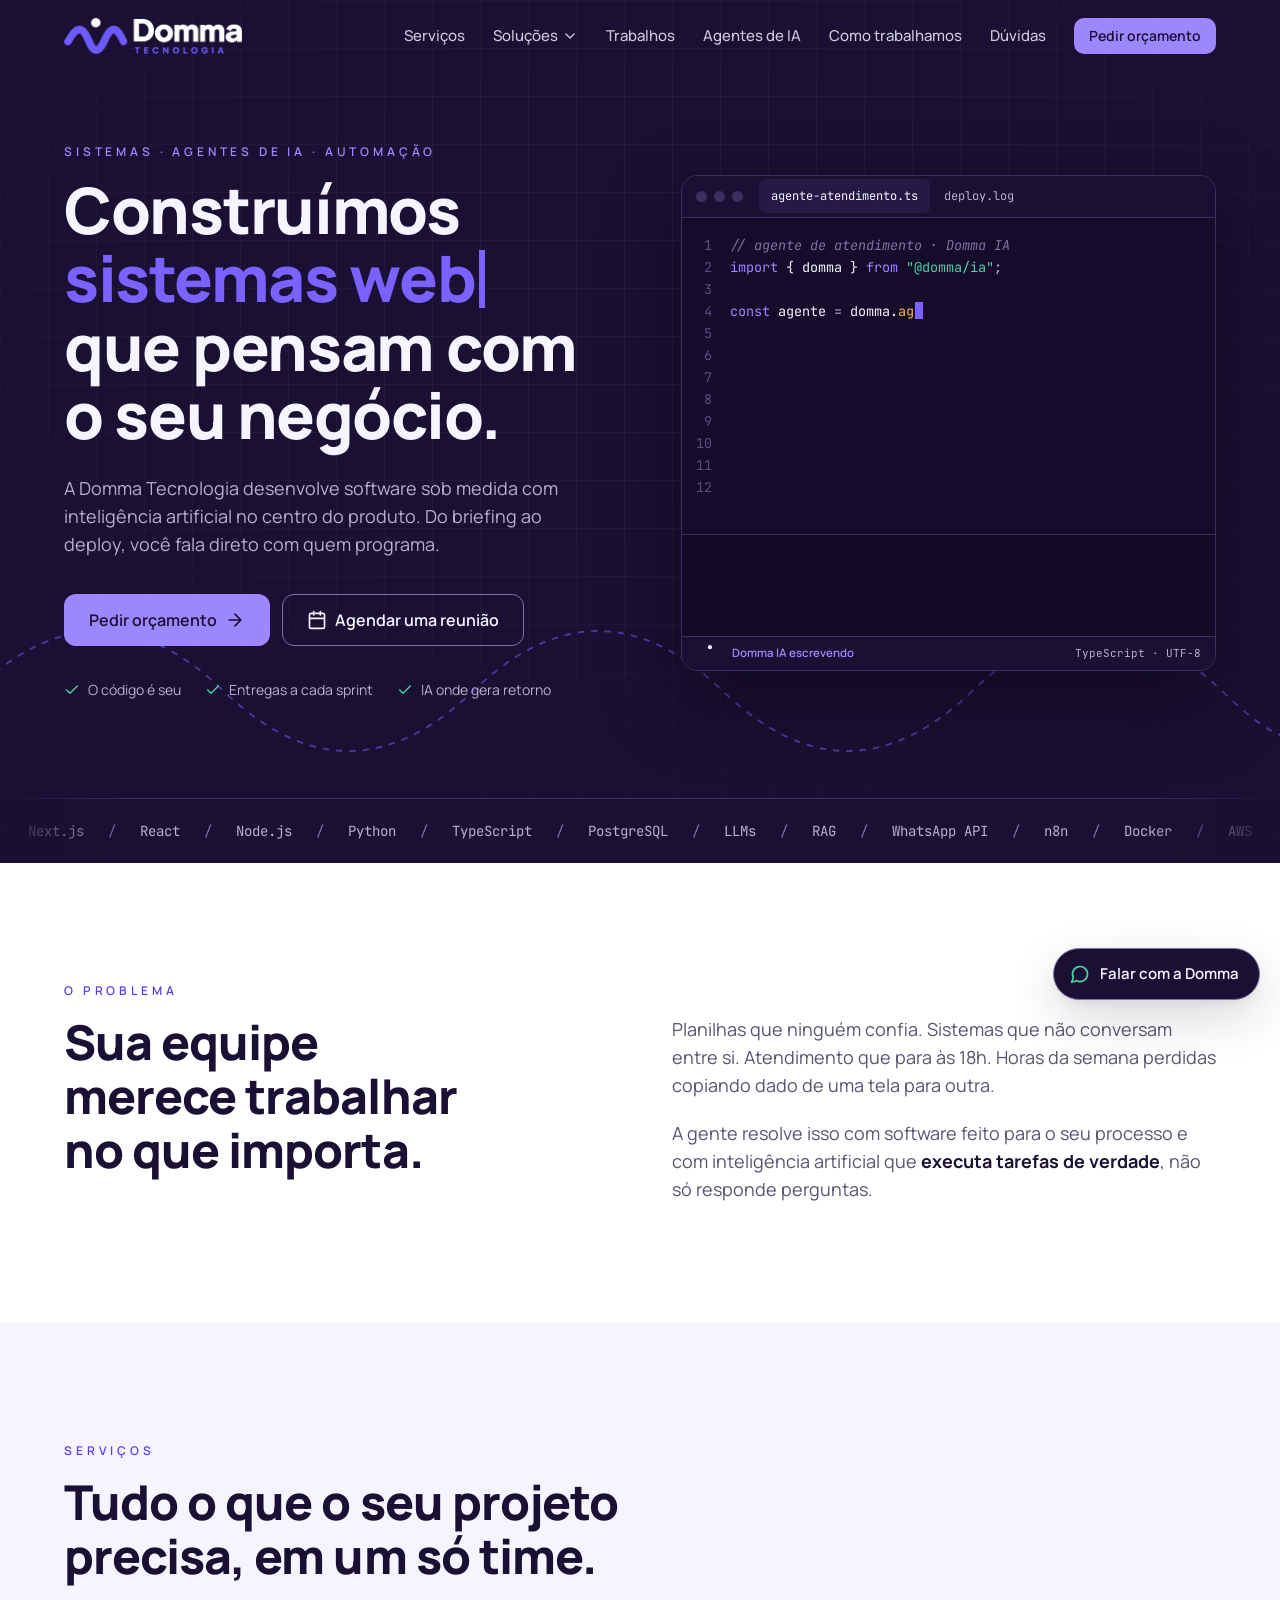
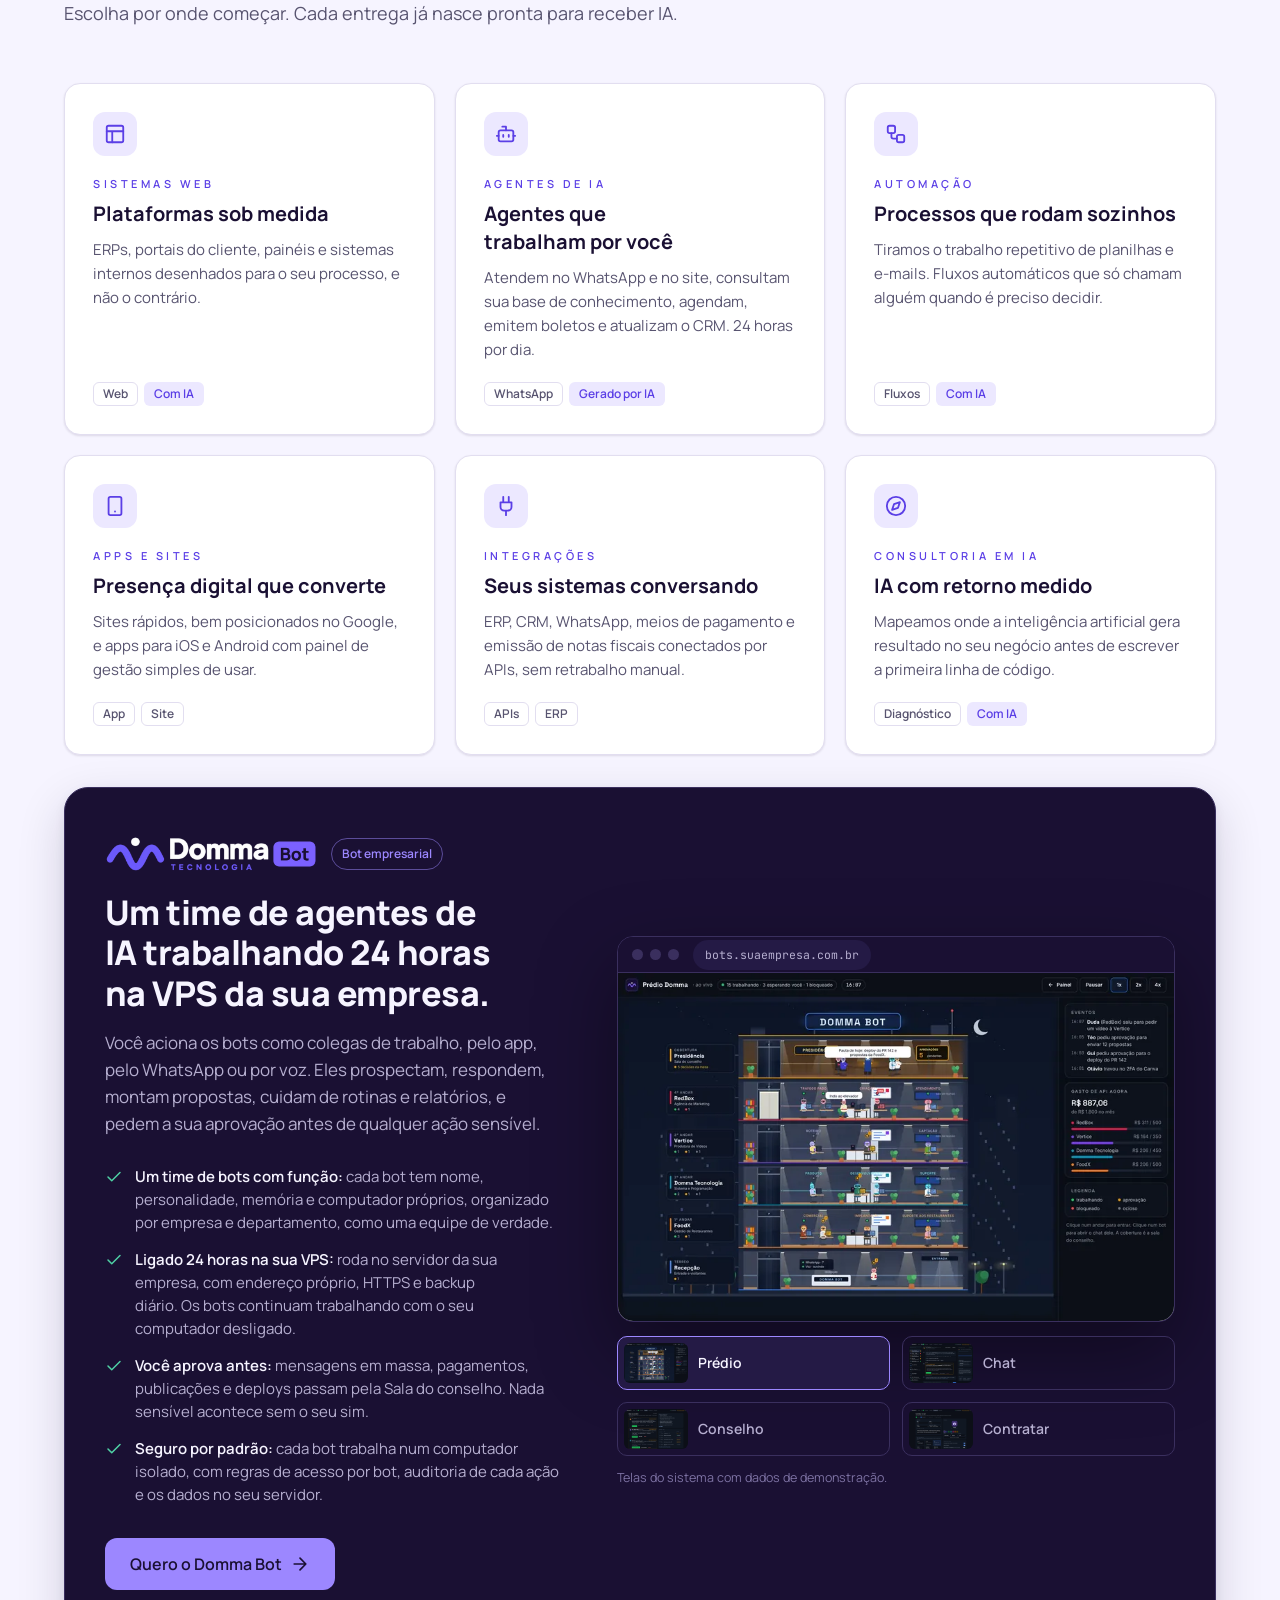
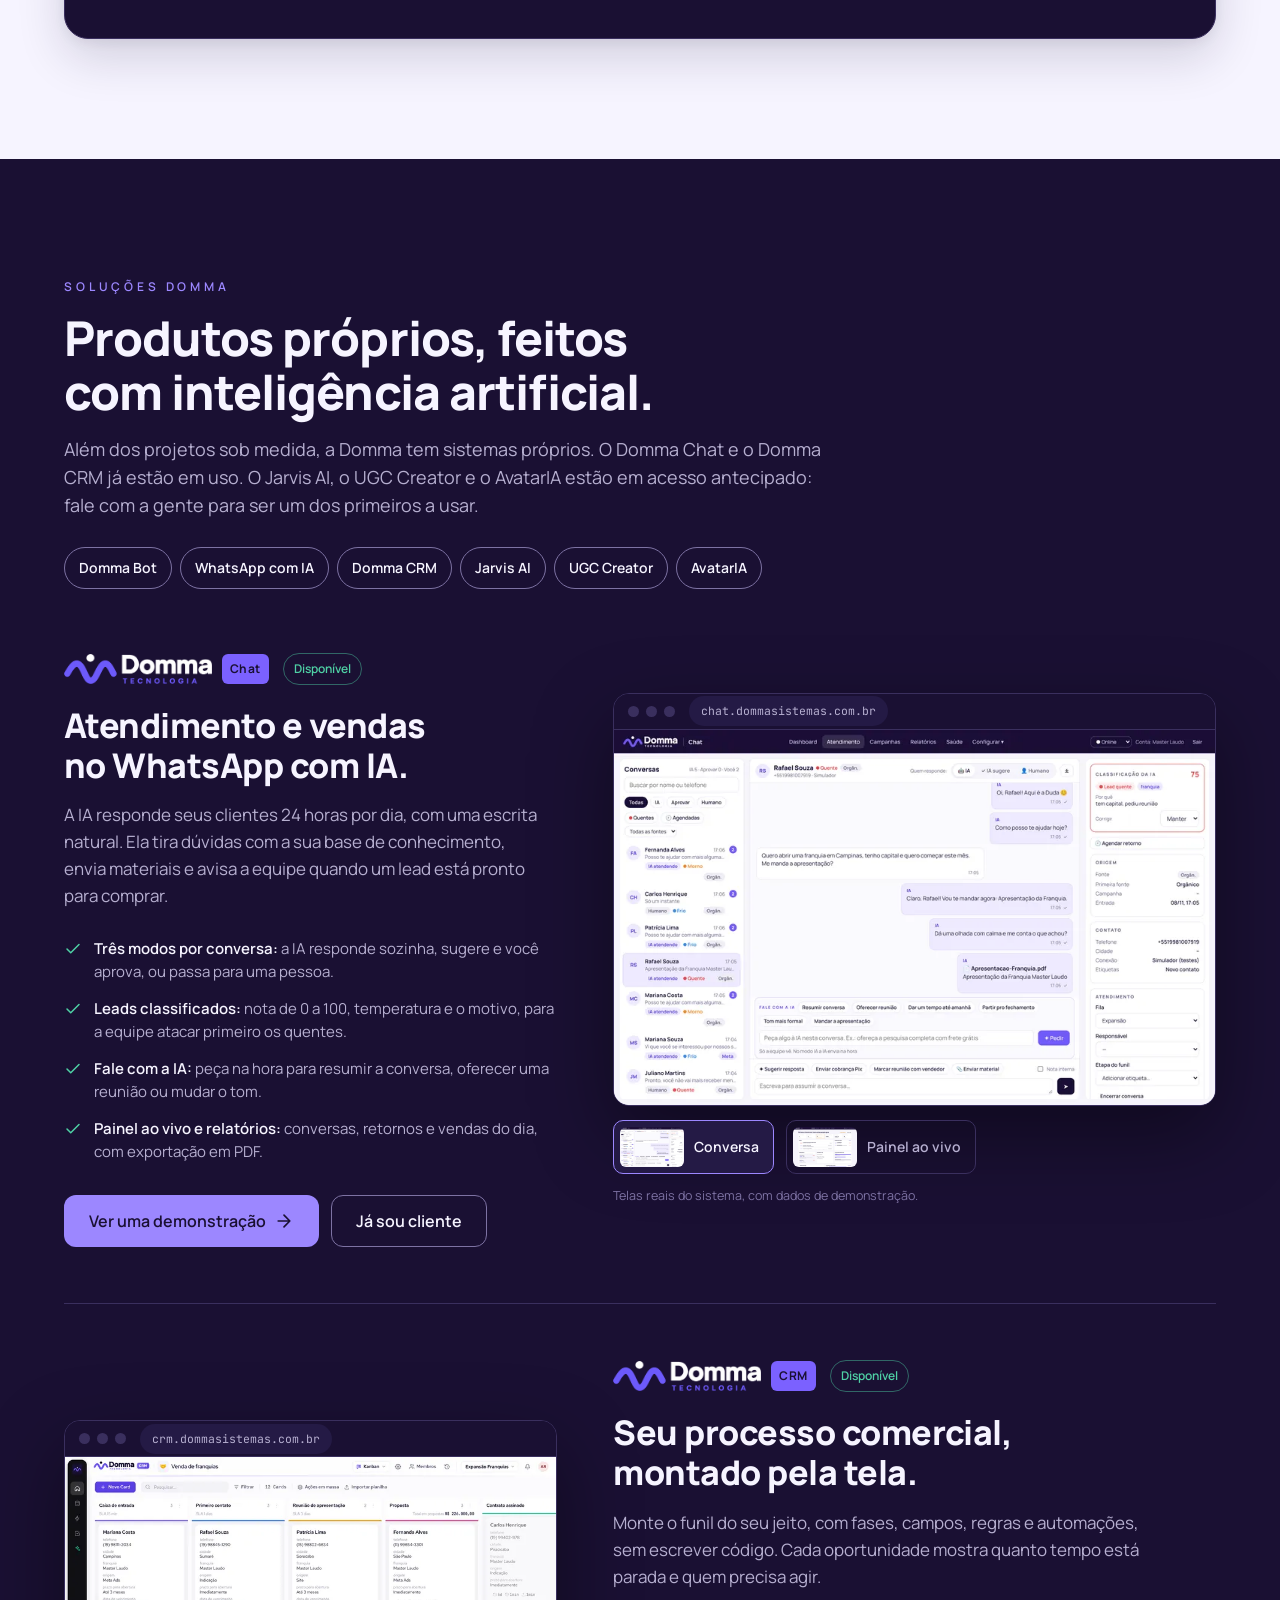
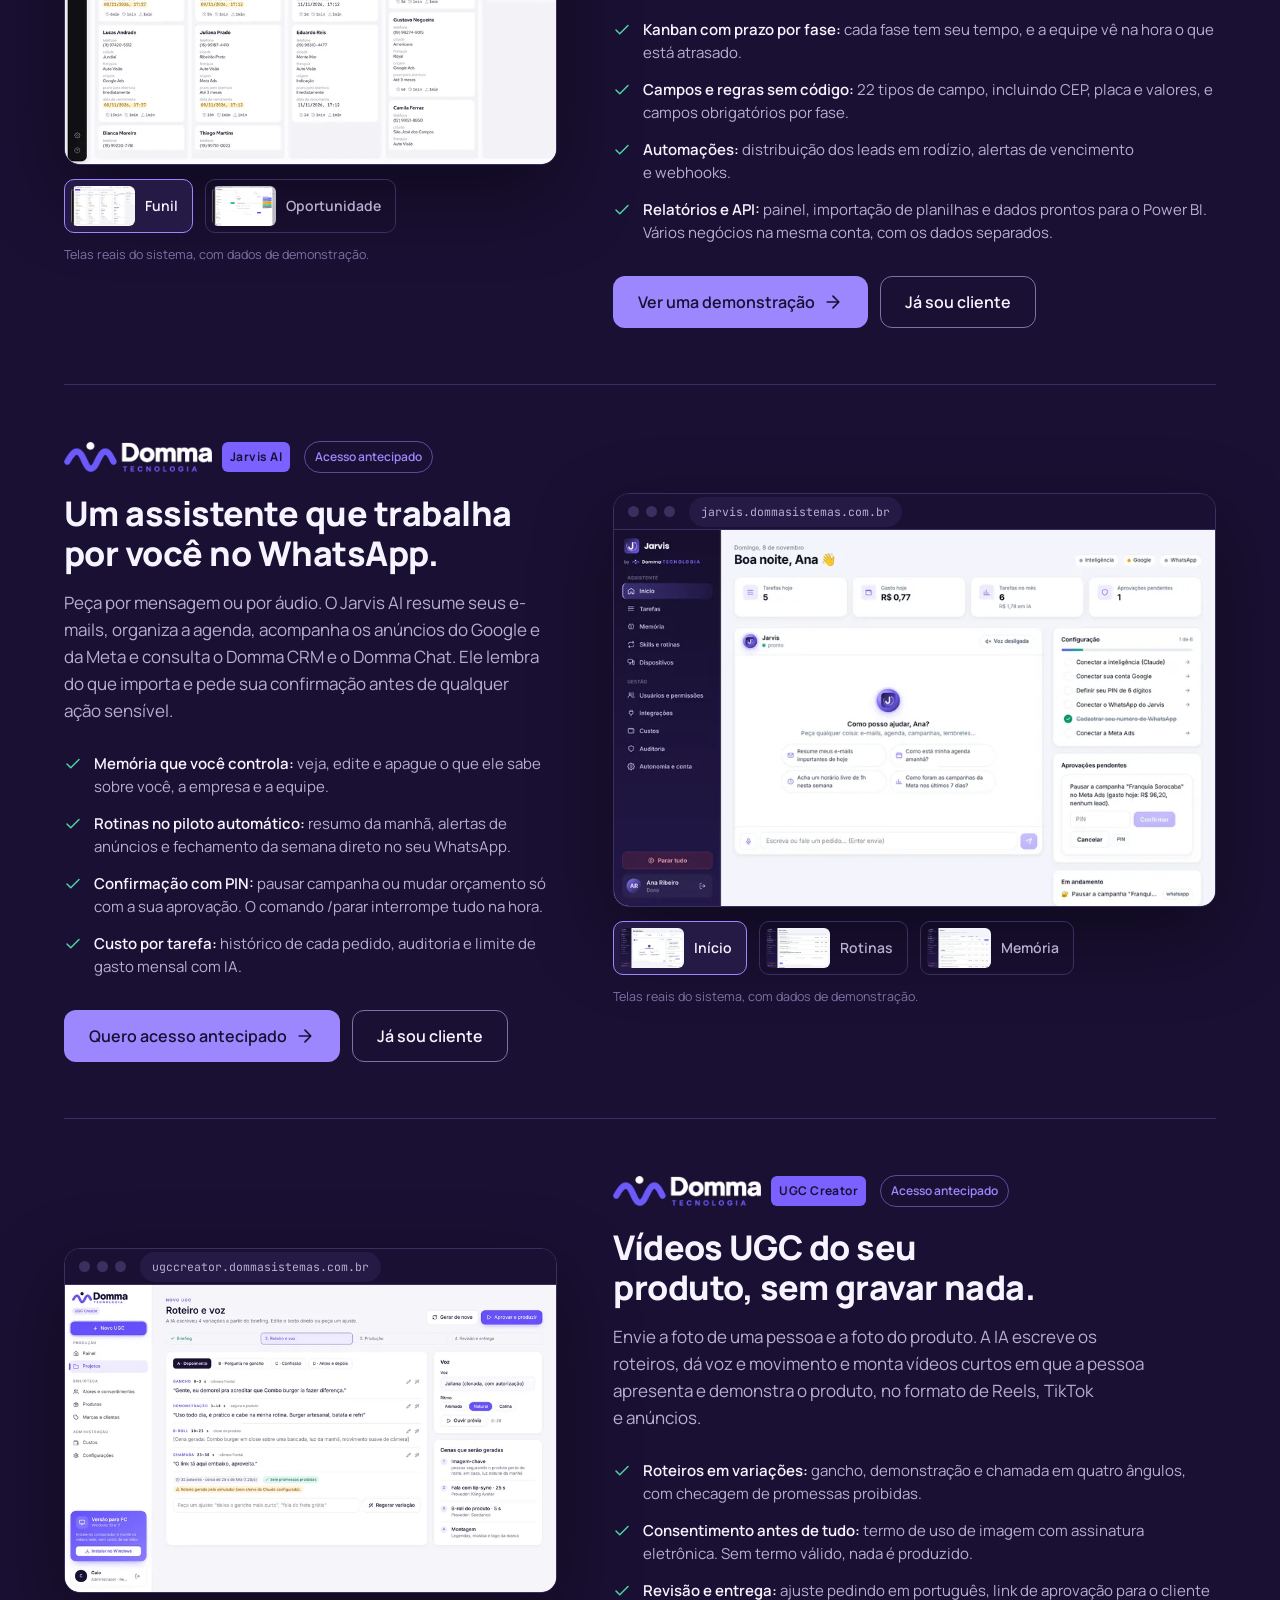
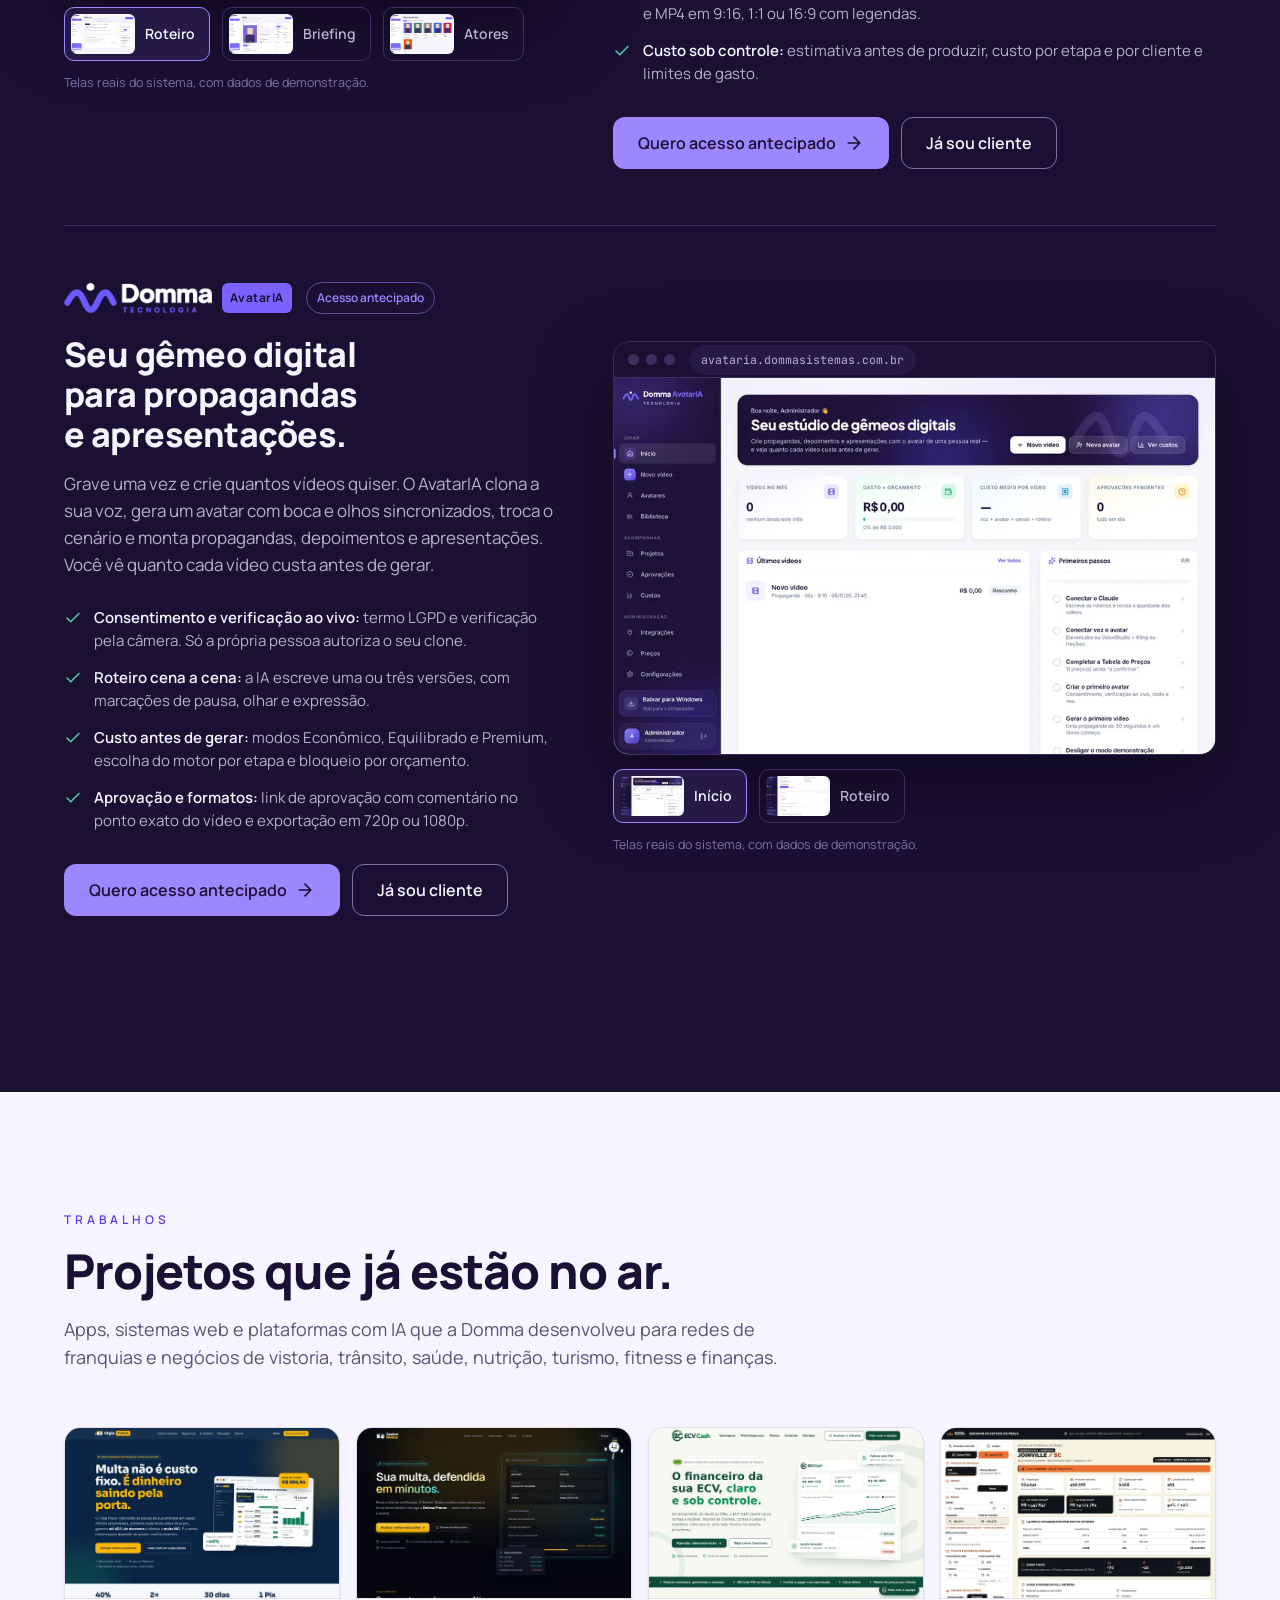
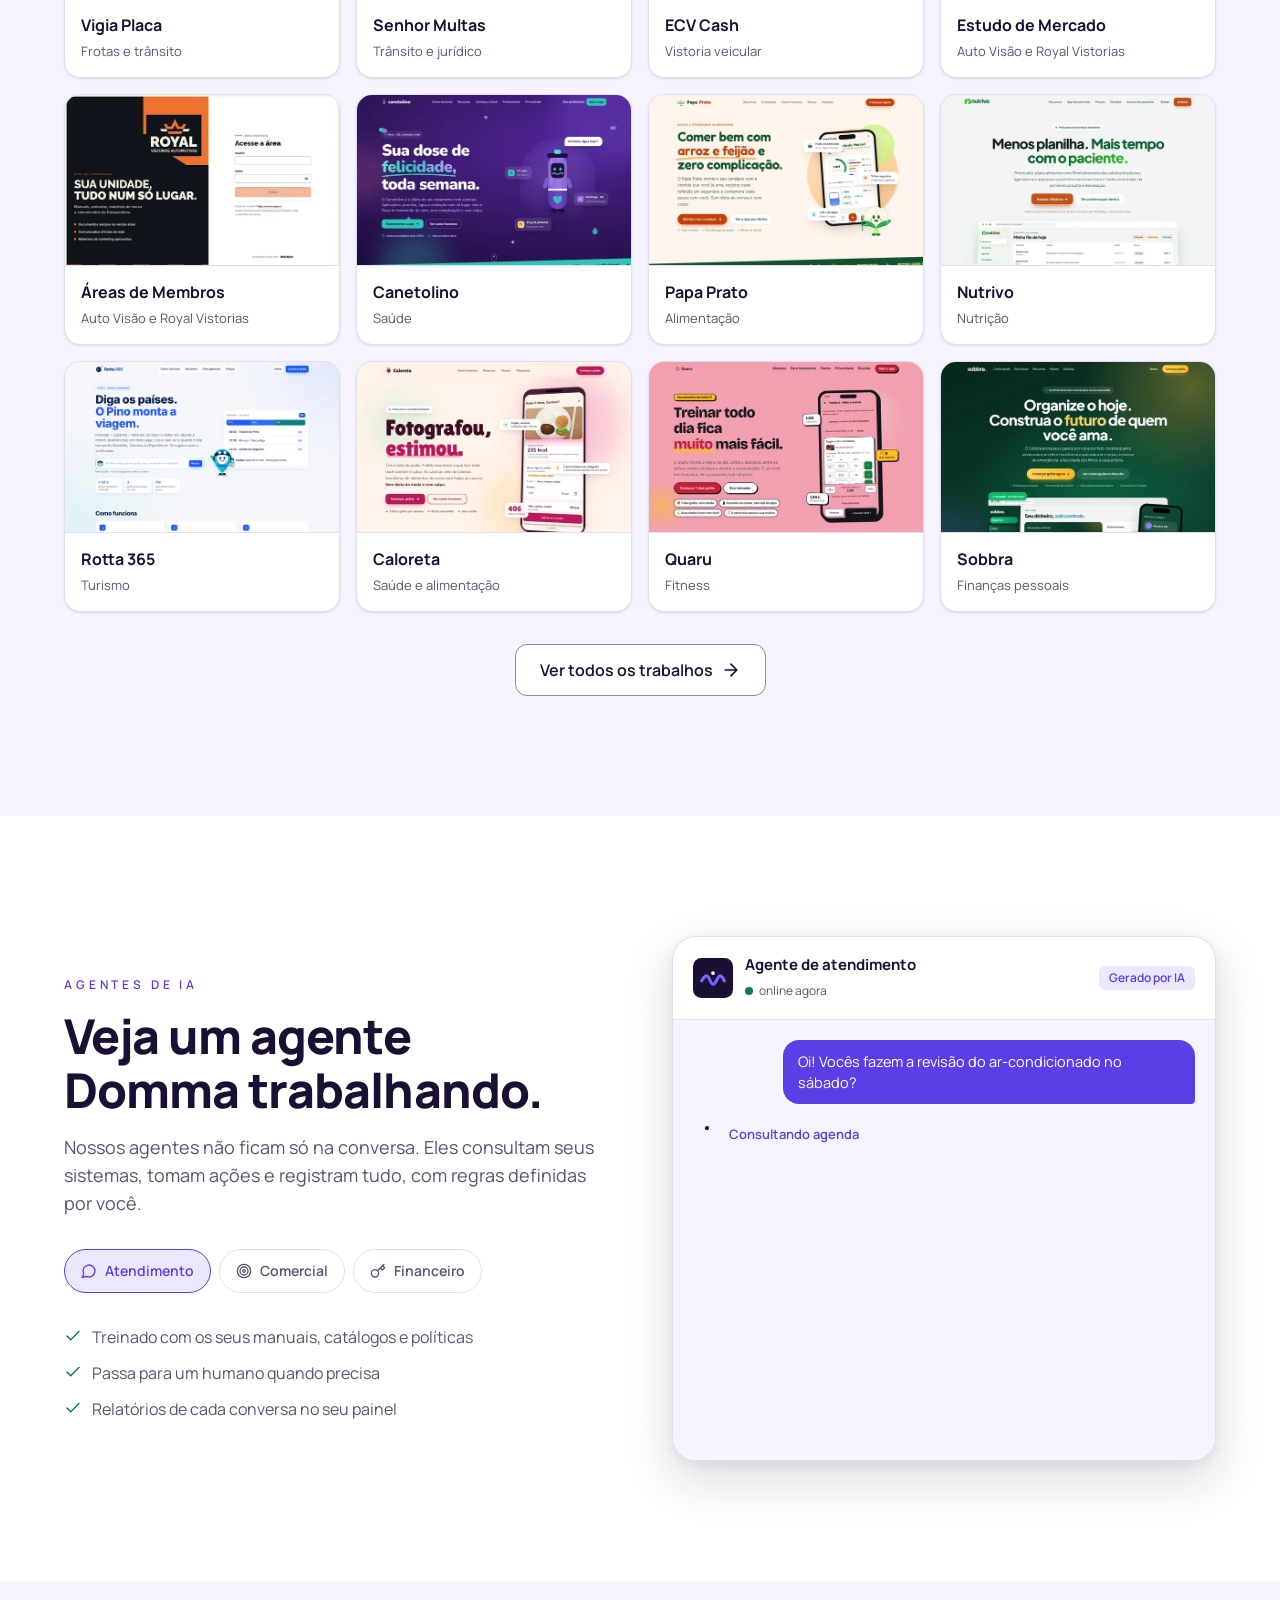
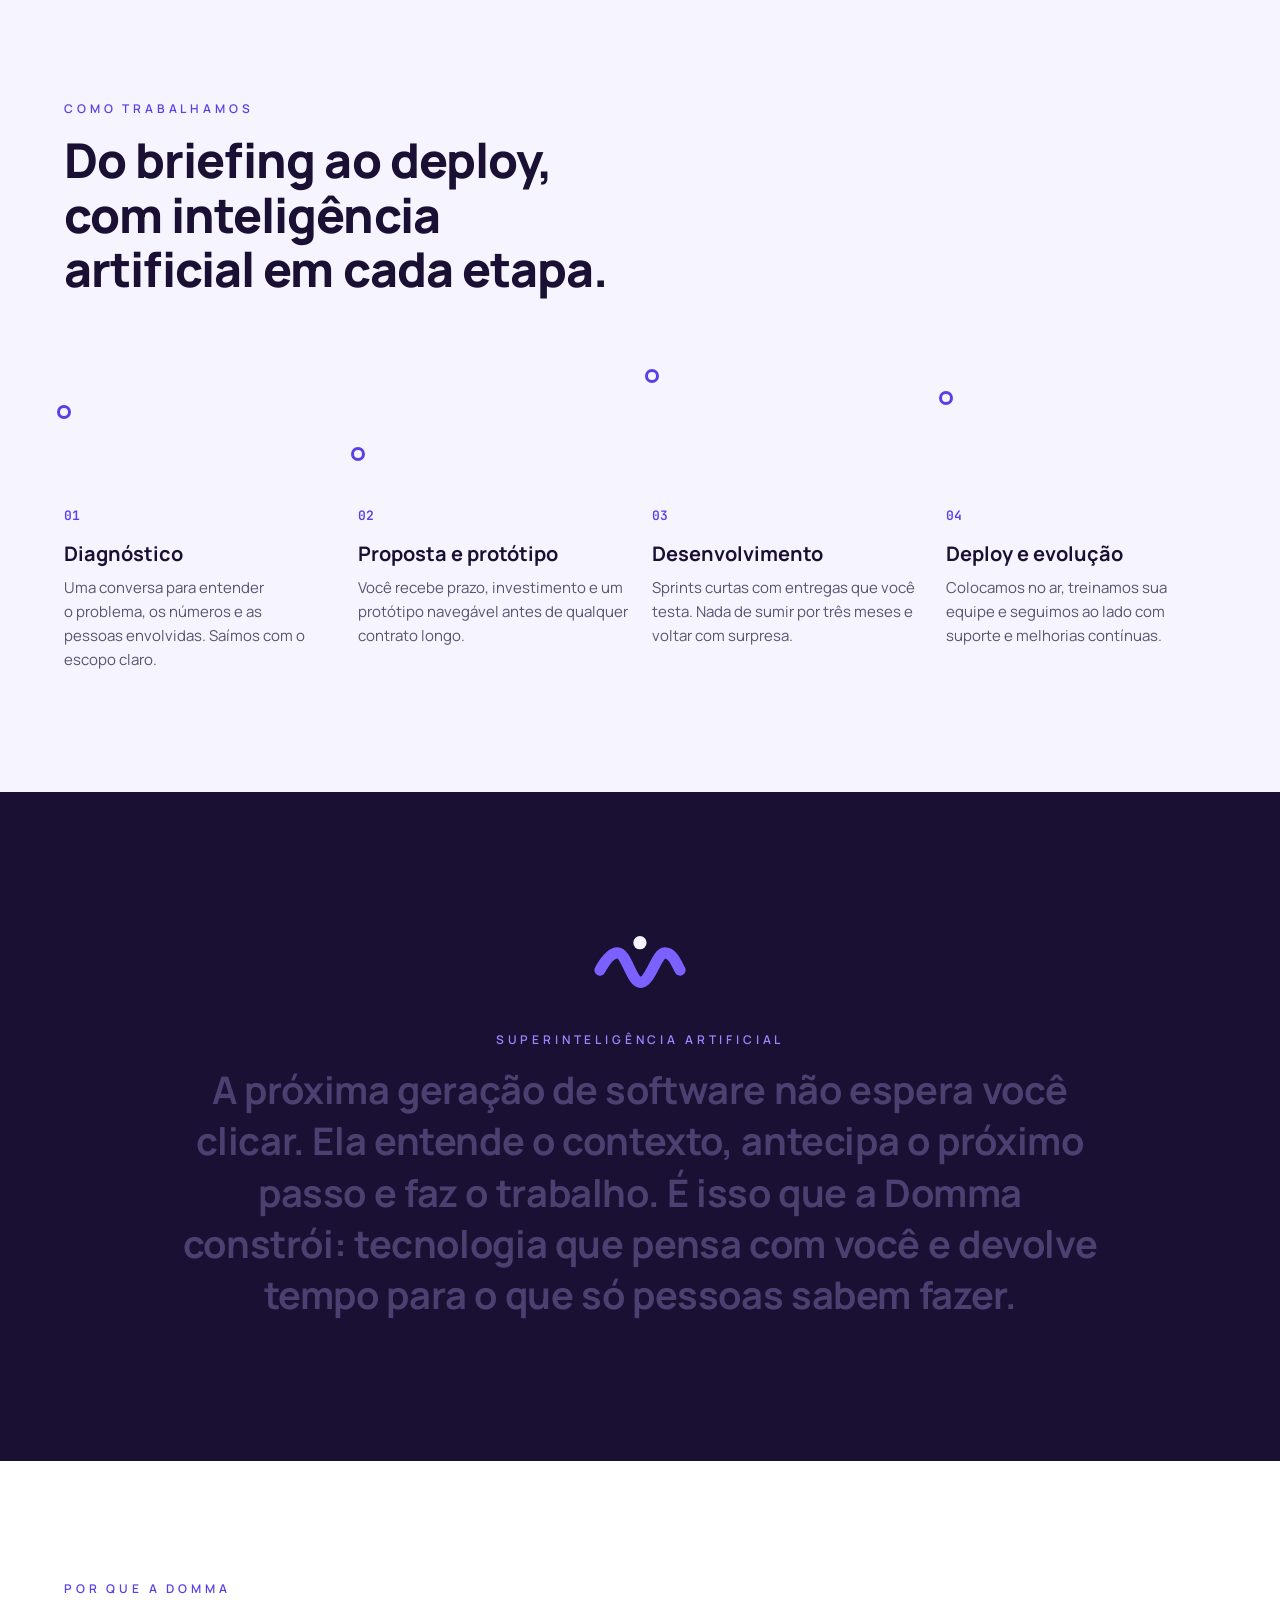
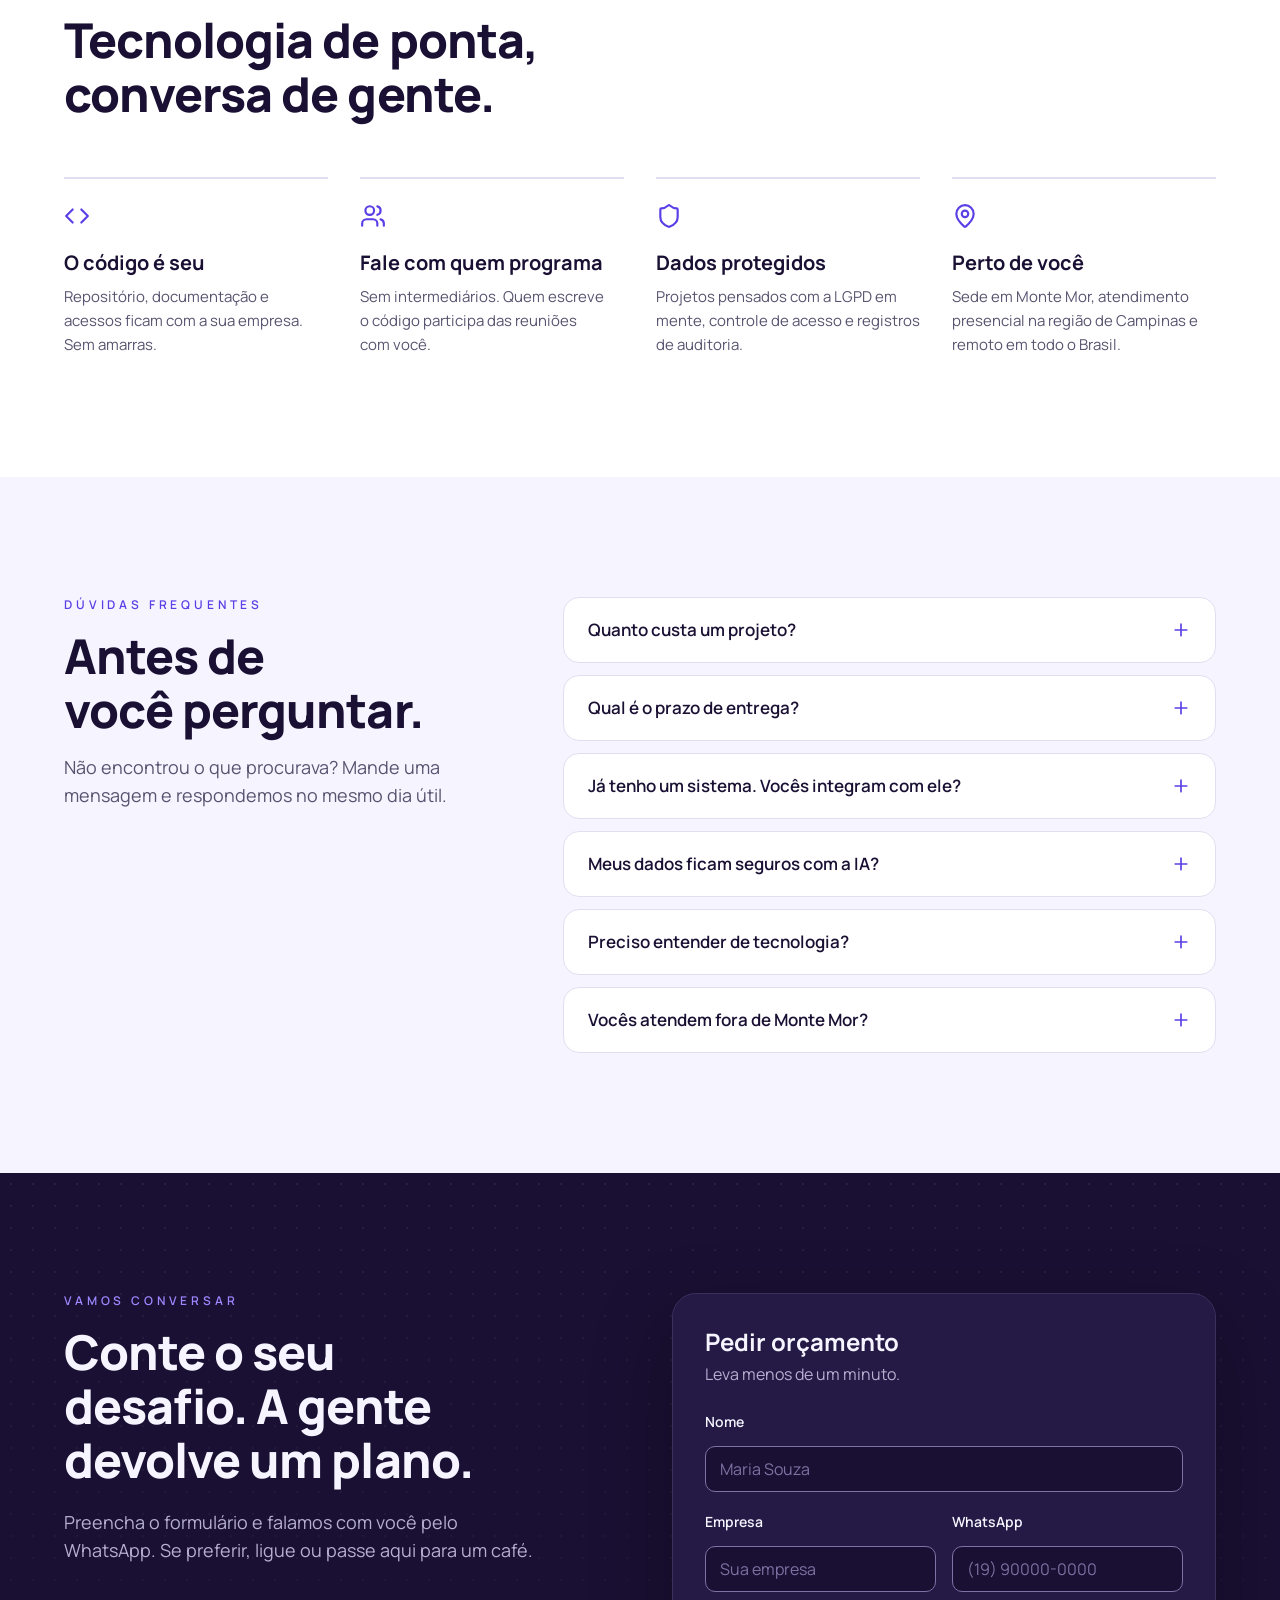
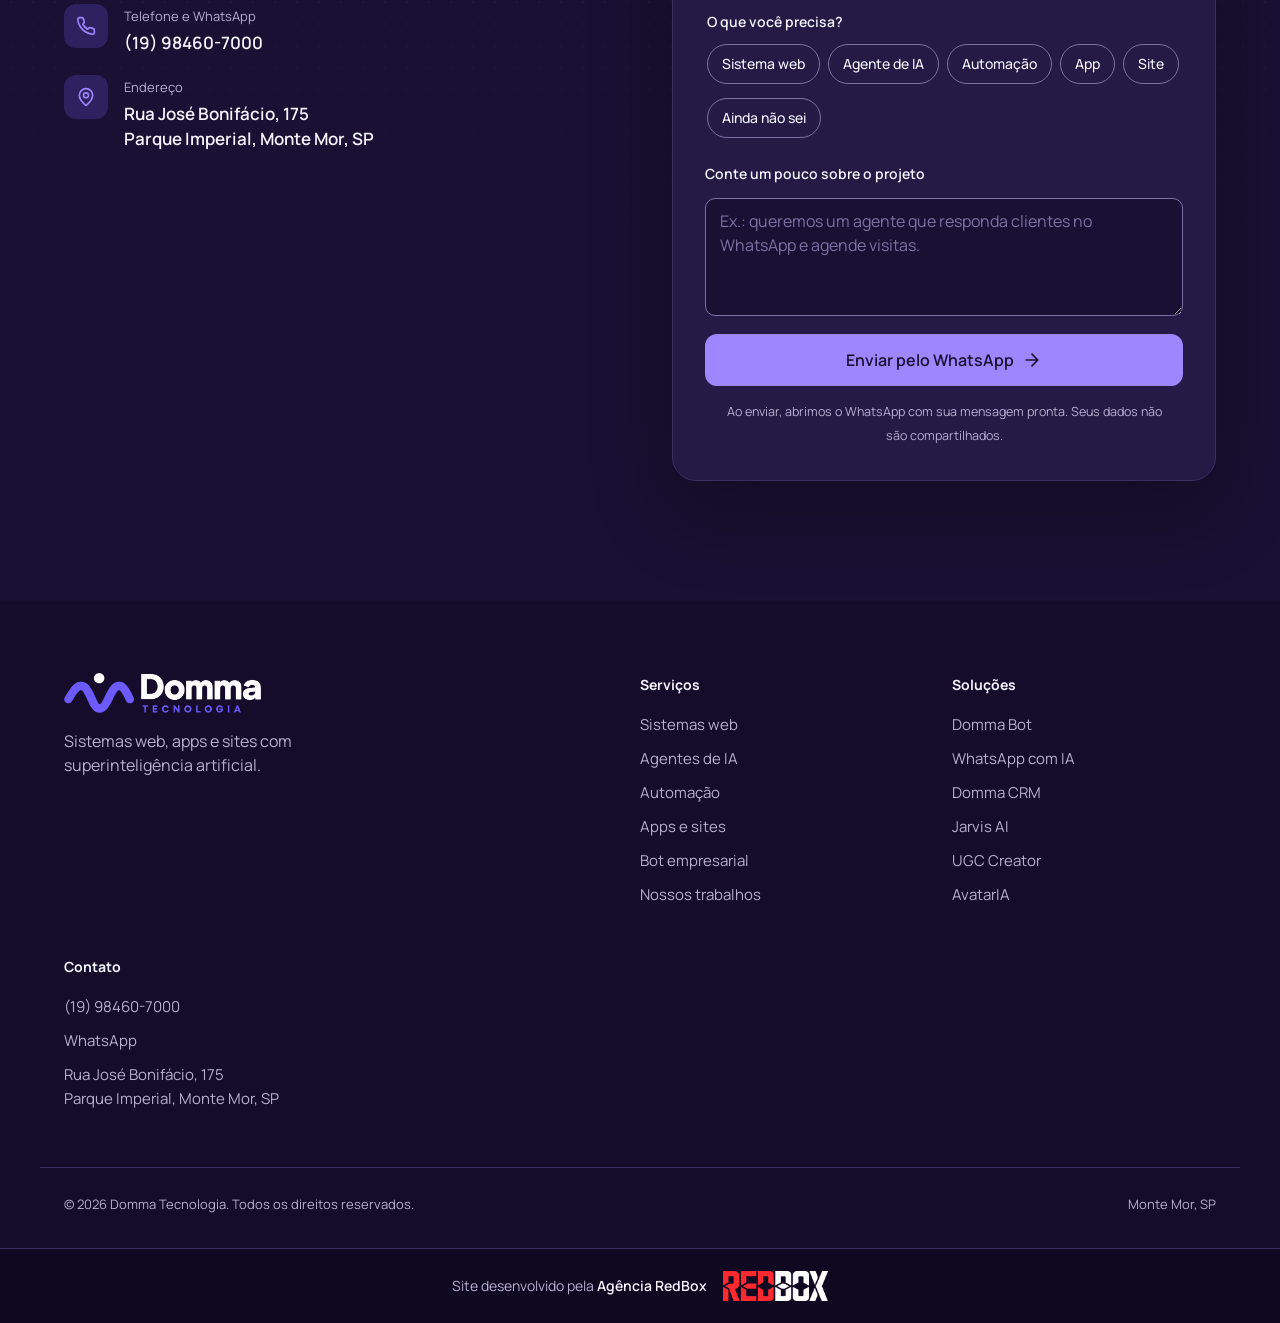
==== commit 269a2bab: "Coloca o Domma Bot no menu Soluções, nos atalhos e no rodapé O Domma Bot entra como primeiro item do" ====
--- a/index.html
+++ b/index.html
@@ -94,6 +94,7 @@
         <div class="nav-drop" id="nav-drop">
           <button type="button" class="nav-drop-btn" id="nav-drop-btn" aria-expanded="false" aria-controls="menu-solucoes">Soluções <svg class="ic" aria-hidden="true"><use href="#i-chevron"/></svg></button>
           <div class="nav-drop-menu" id="menu-solucoes">
+            <a href="#domma-bot"><b>Domma Bot</b><span>Bot empresarial na sua VPS</span><em class="em-novo">Novo</em></a>
             <a href="#domma-chat"><b>WhatsApp com IA</b><span>Domma Chat</span></a>
             <a href="#domma-crm"><b>Domma CRM</b><span>Funil de vendas sem código</span></a>
             <a href="#jarvis-ai"><b>Jarvis AI</b><span>Assistente pessoal com IA</span><em>Acesso antecipado</em></a>
@@ -293,6 +294,7 @@
           <h2 class="display">Produtos próprios, feitos com inteligência artificial.</h2>
           <p class="body-lg">Além dos projetos sob medida, a Domma tem sistemas próprios. O Domma Chat e o Domma CRM já estão em uso. O Jarvis AI, o UGC Creator e o AvatarIA estão em acesso antecipado: fale com a gente para ser um dos primeiros a usar.</p>
           <nav class="solucoes-atalhos" aria-label="Produtos">
+            <a href="#domma-bot">Domma Bot</a>
             <a href="#domma-chat">WhatsApp com IA</a>
             <a href="#domma-crm">Domma CRM</a>
             <a href="#jarvis-ai">Jarvis AI</a>
@@ -736,6 +738,7 @@
       </div>
       <div class="footer-col">
         <h4>Soluções</h4>
+        <a href="#domma-bot">Domma Bot</a>
         <a href="#domma-chat">WhatsApp com IA</a>
         <a href="#domma-crm">Domma CRM</a>
         <a href="#jarvis-ai">Jarvis AI</a>
--- a/styles.css
+++ b/styles.css
@@ -238,6 +238,7 @@
 .nav-drop-menu b { font-weight: 600; font-size: 15px; grid-column: 1; }
 .nav-drop-menu span { font-size: 13px; color: var(--ink-muted); grid-column: 1; }
 .nav-drop-menu em { grid-column: 2; grid-row: 1 / span 2; align-self: center; font-style: normal; font-size: 11px; font-weight: 600; padding: 2px 8px; border-radius: var(--radius-pill); background: var(--accent-soft); color: var(--accent); white-space: nowrap; }
+.nav-drop-menu .em-novo { background: var(--success-soft); color: var(--success); }
 .nav-drop-menu .nav-drop-todos { display: flex; align-items: center; justify-content: space-between; margin-top: 4px; border-top: 1px solid var(--border); border-radius: 0 0 var(--radius-md) var(--radius-md); font-size: 14px; font-weight: 600; color: var(--accent); }
 .nav-drop-todos .ic { width: 16px; height: 16px; }
 .nav .nav-cta { background: var(--dk-accent); color: var(--brand-ink); }
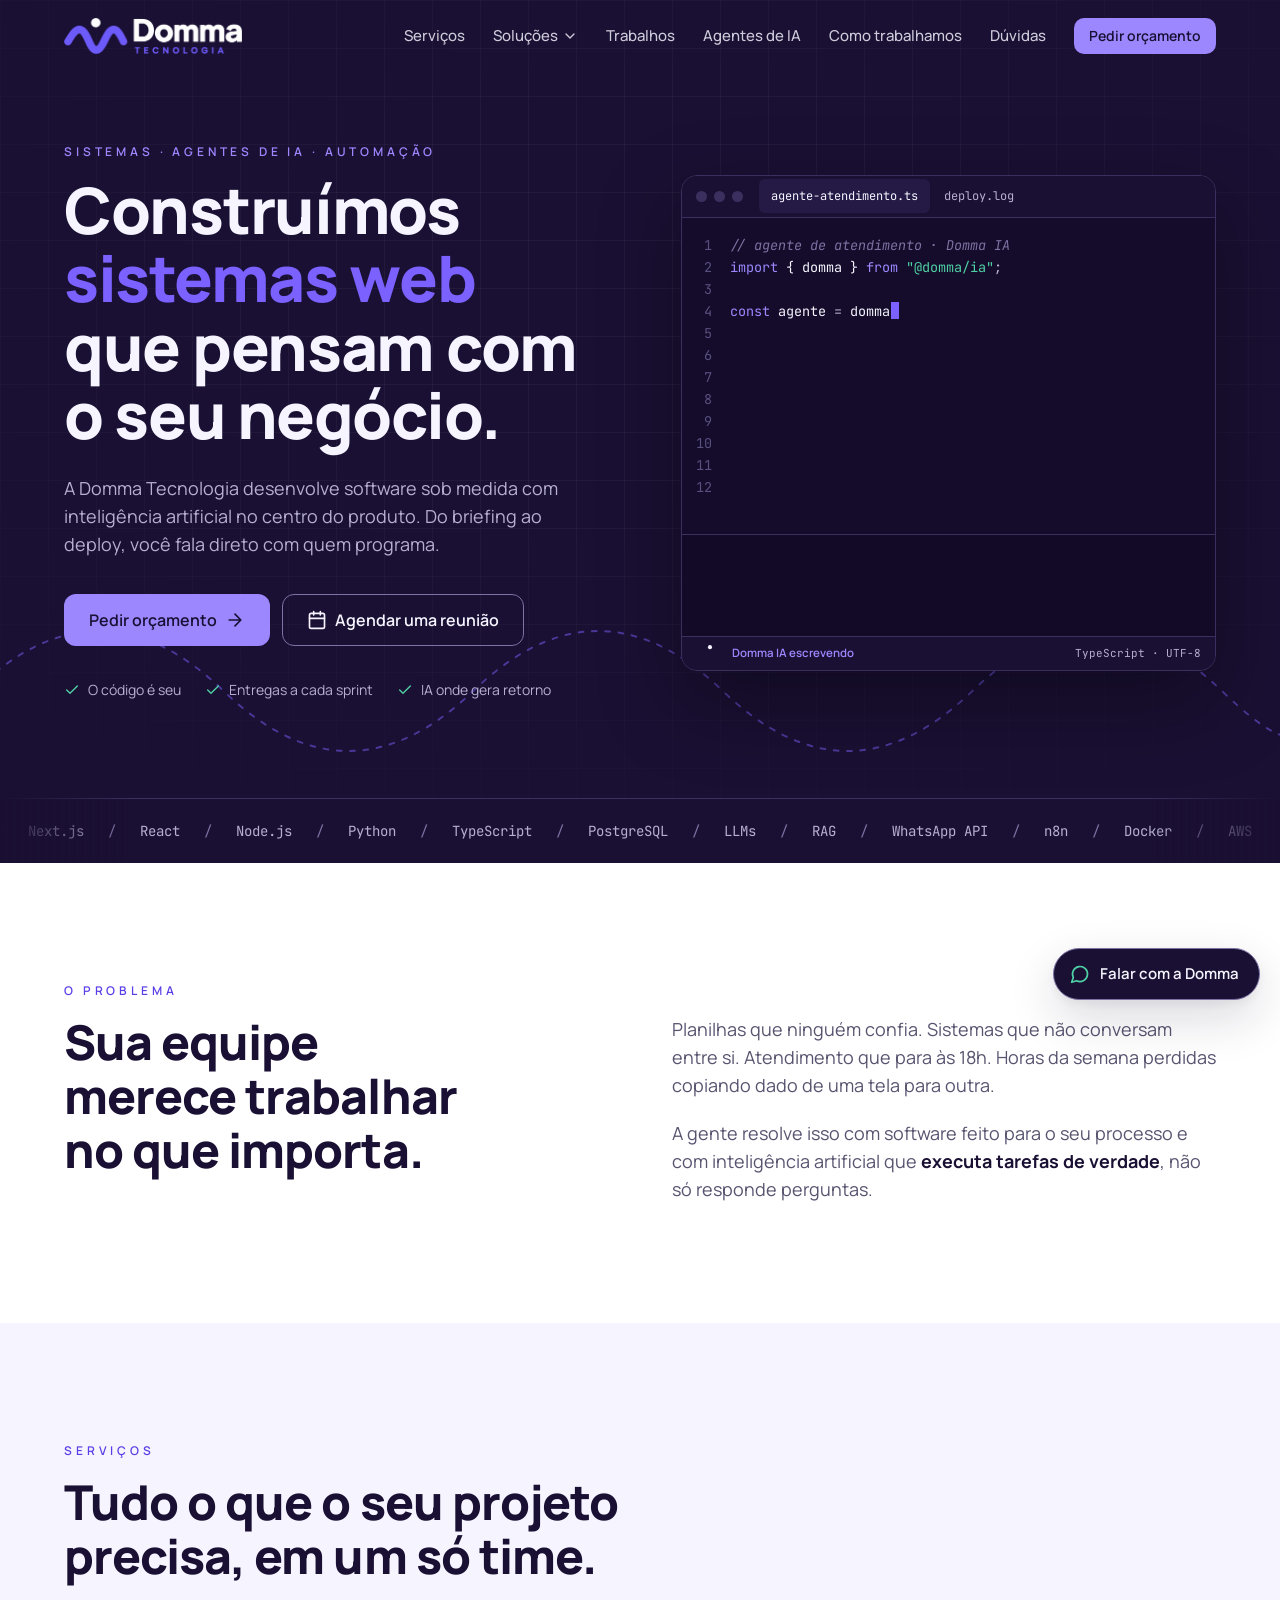
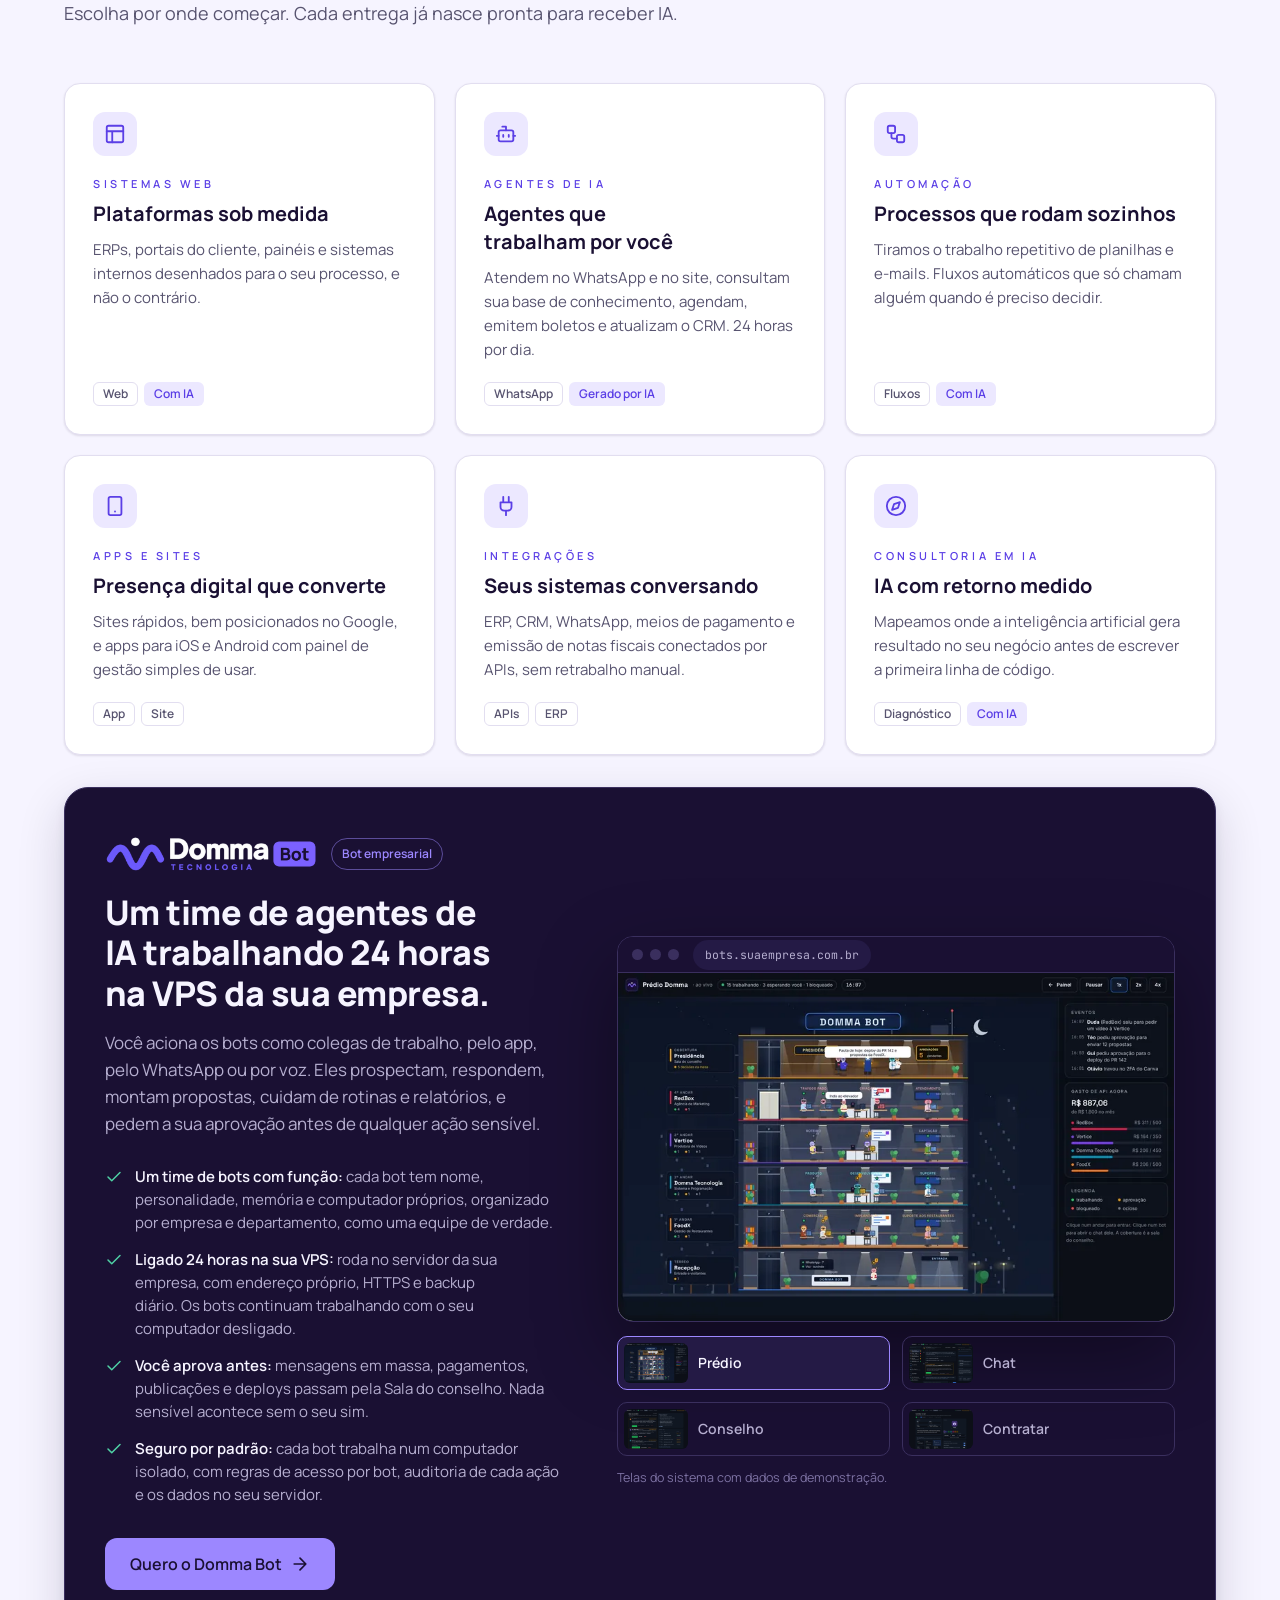
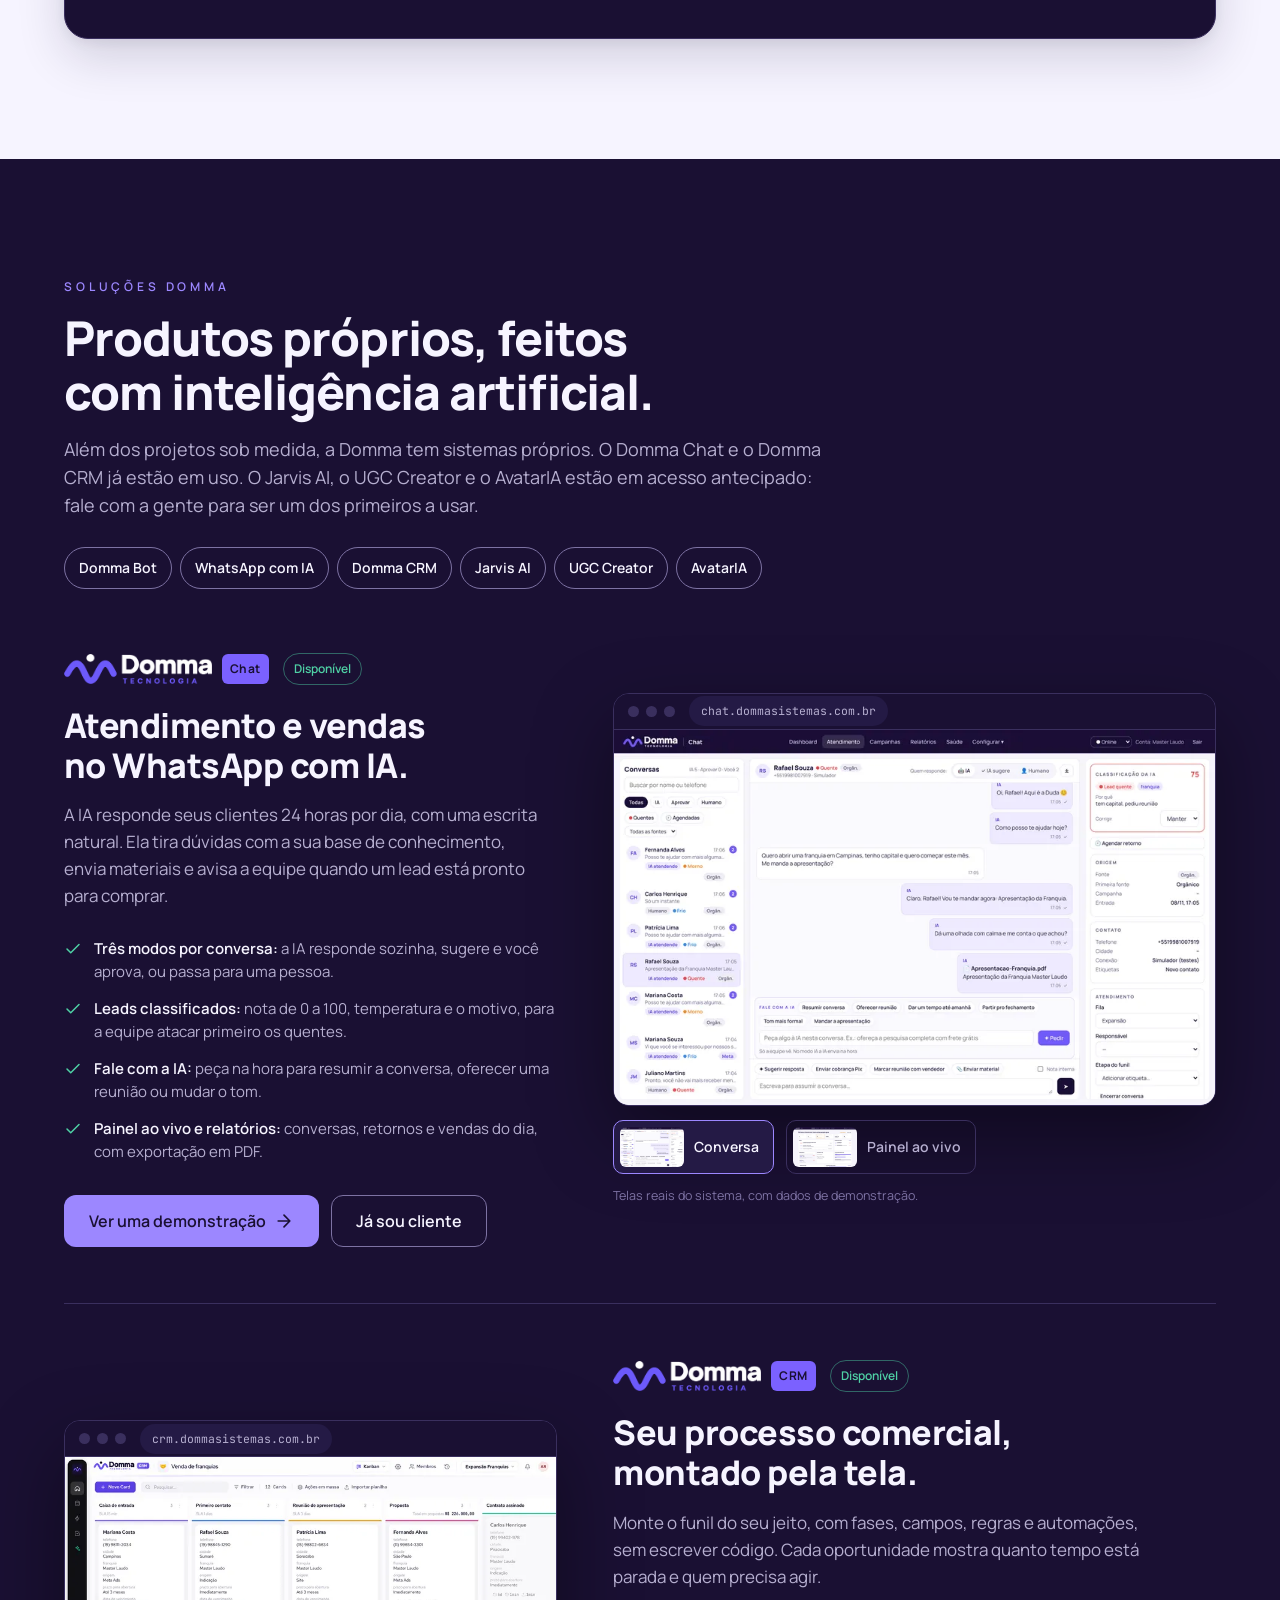
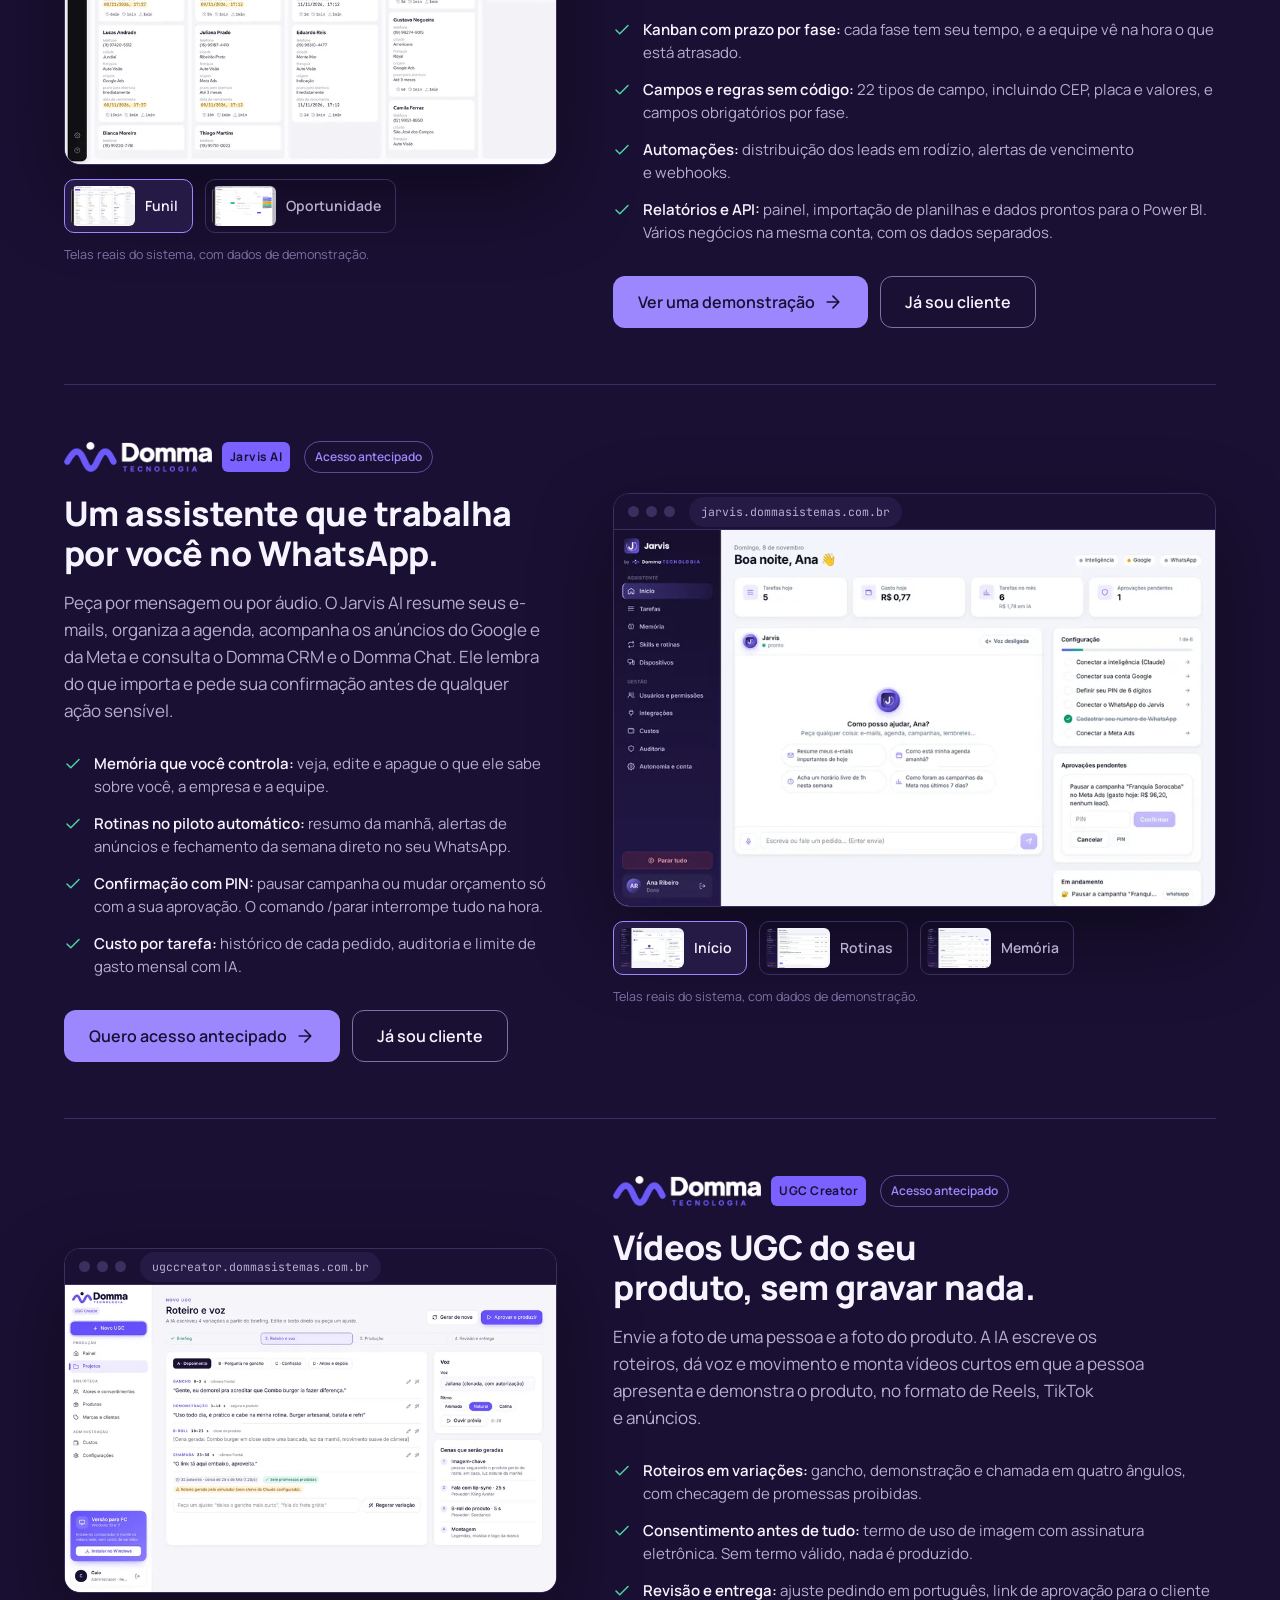
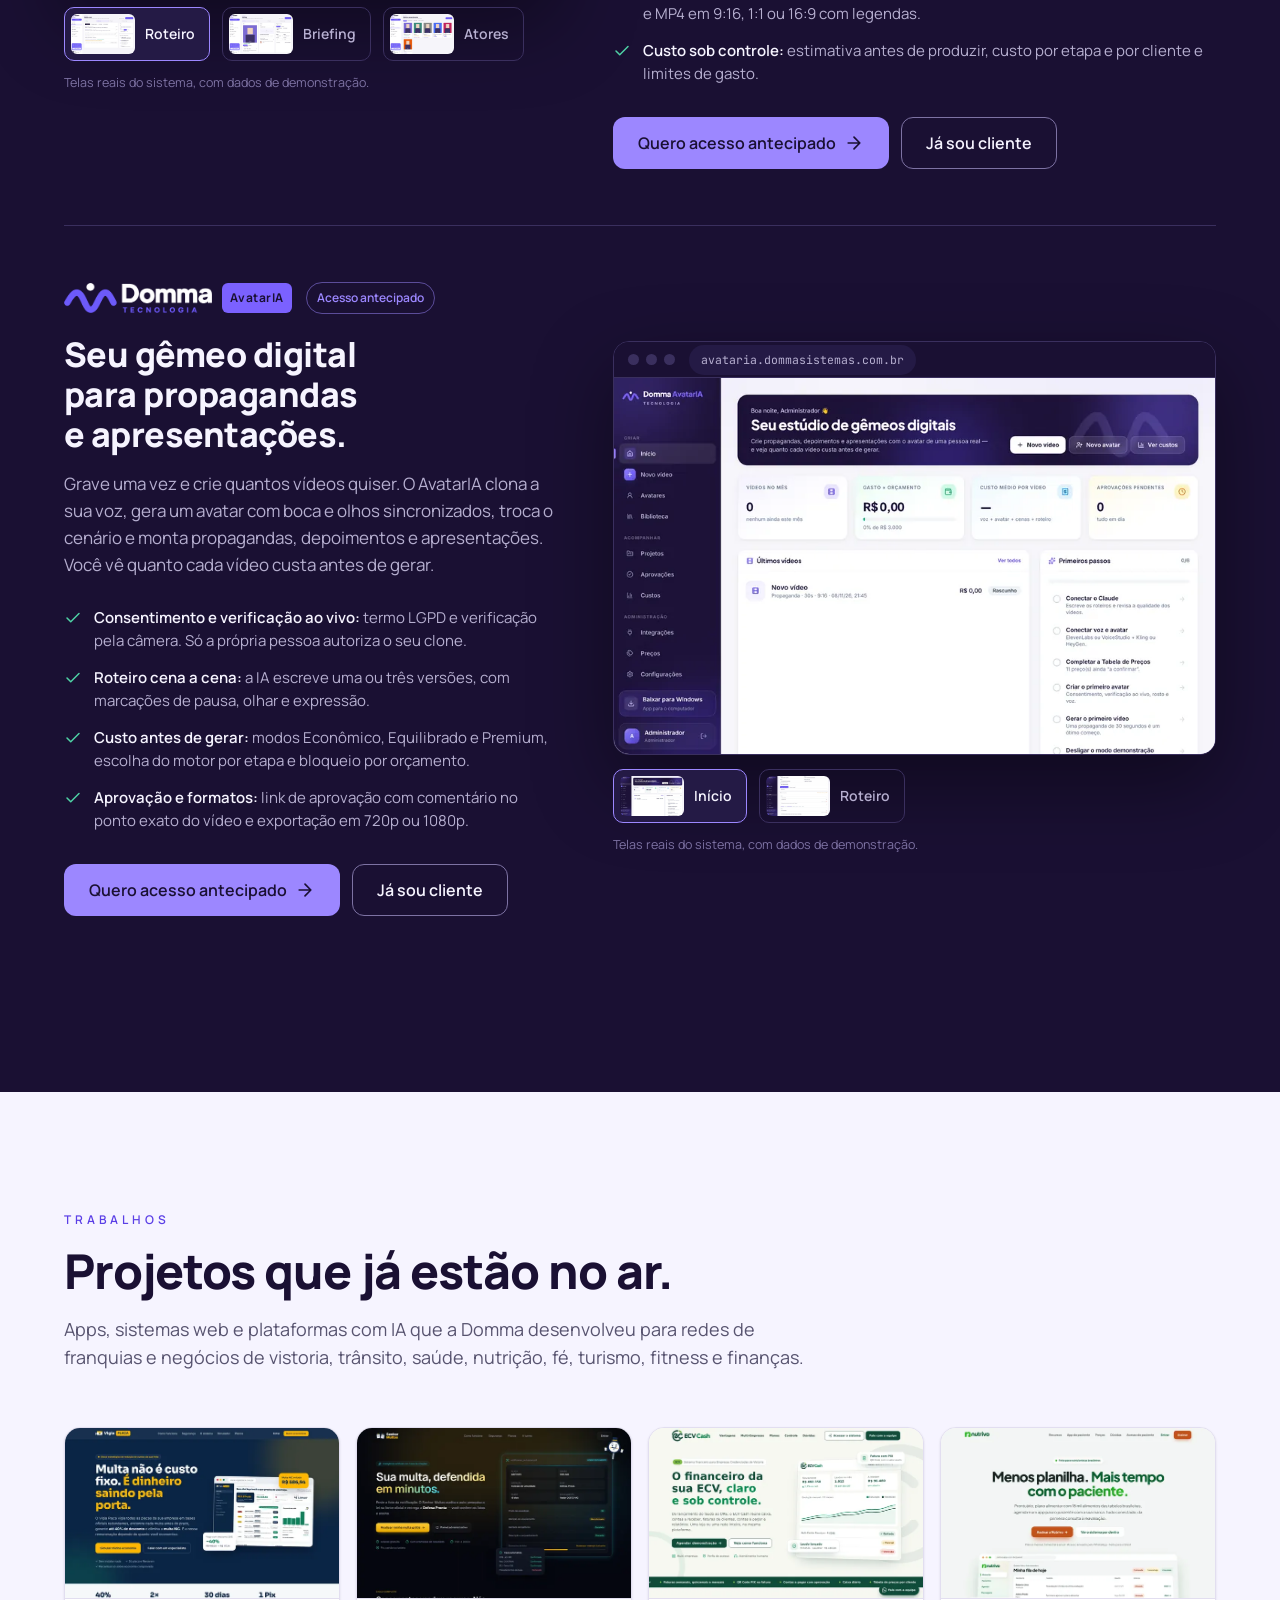
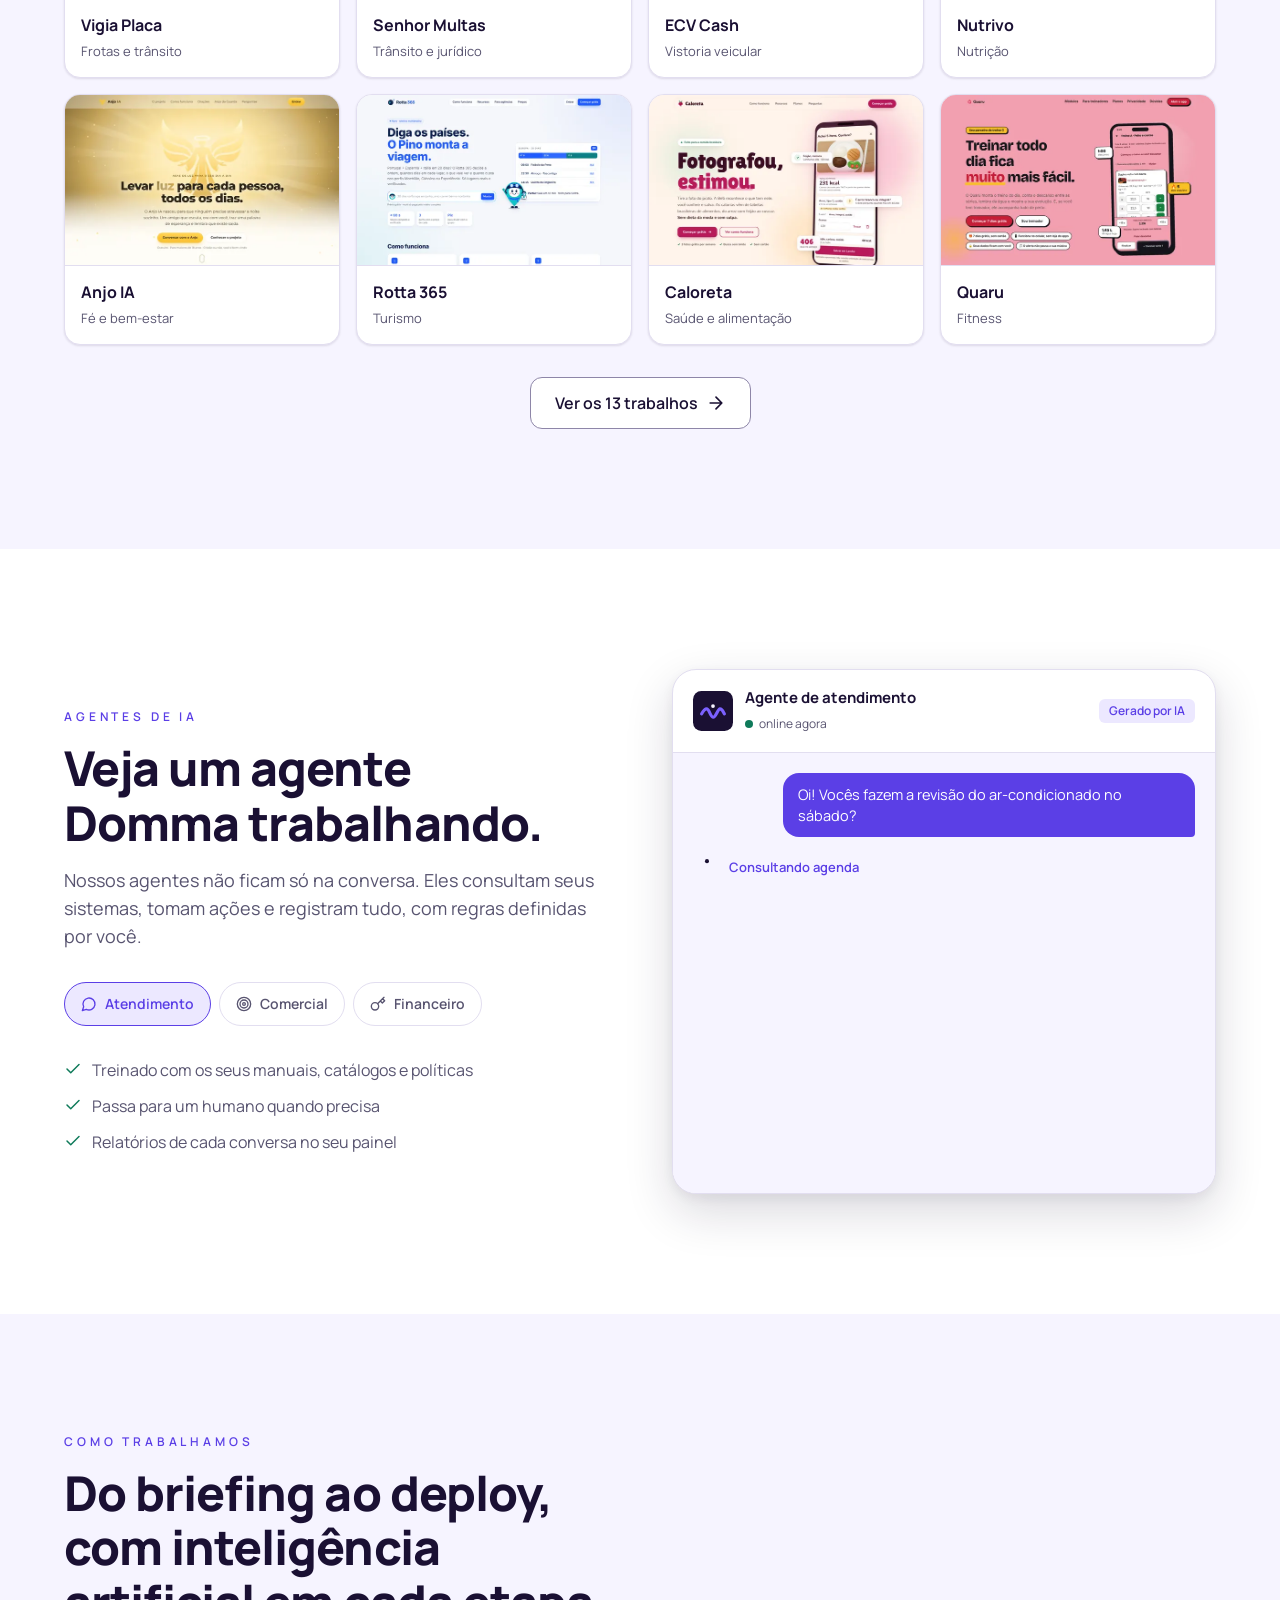
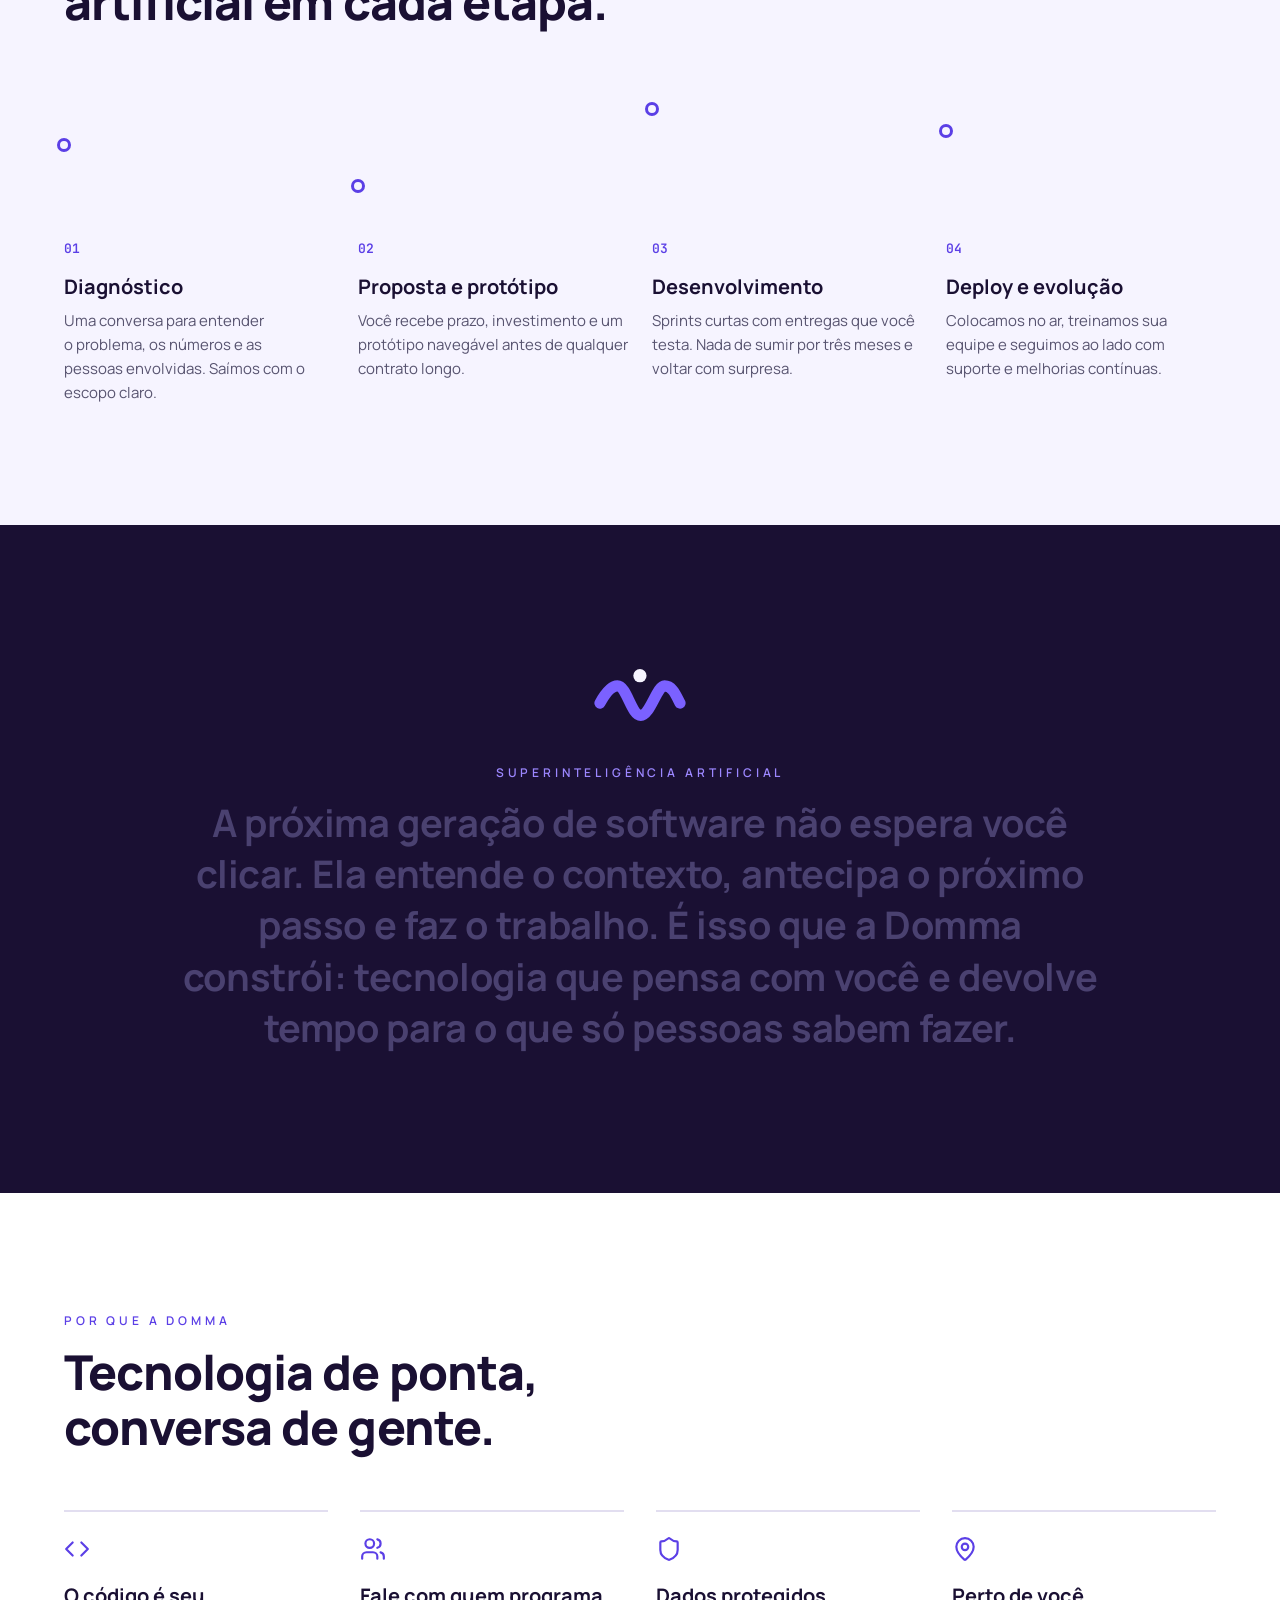
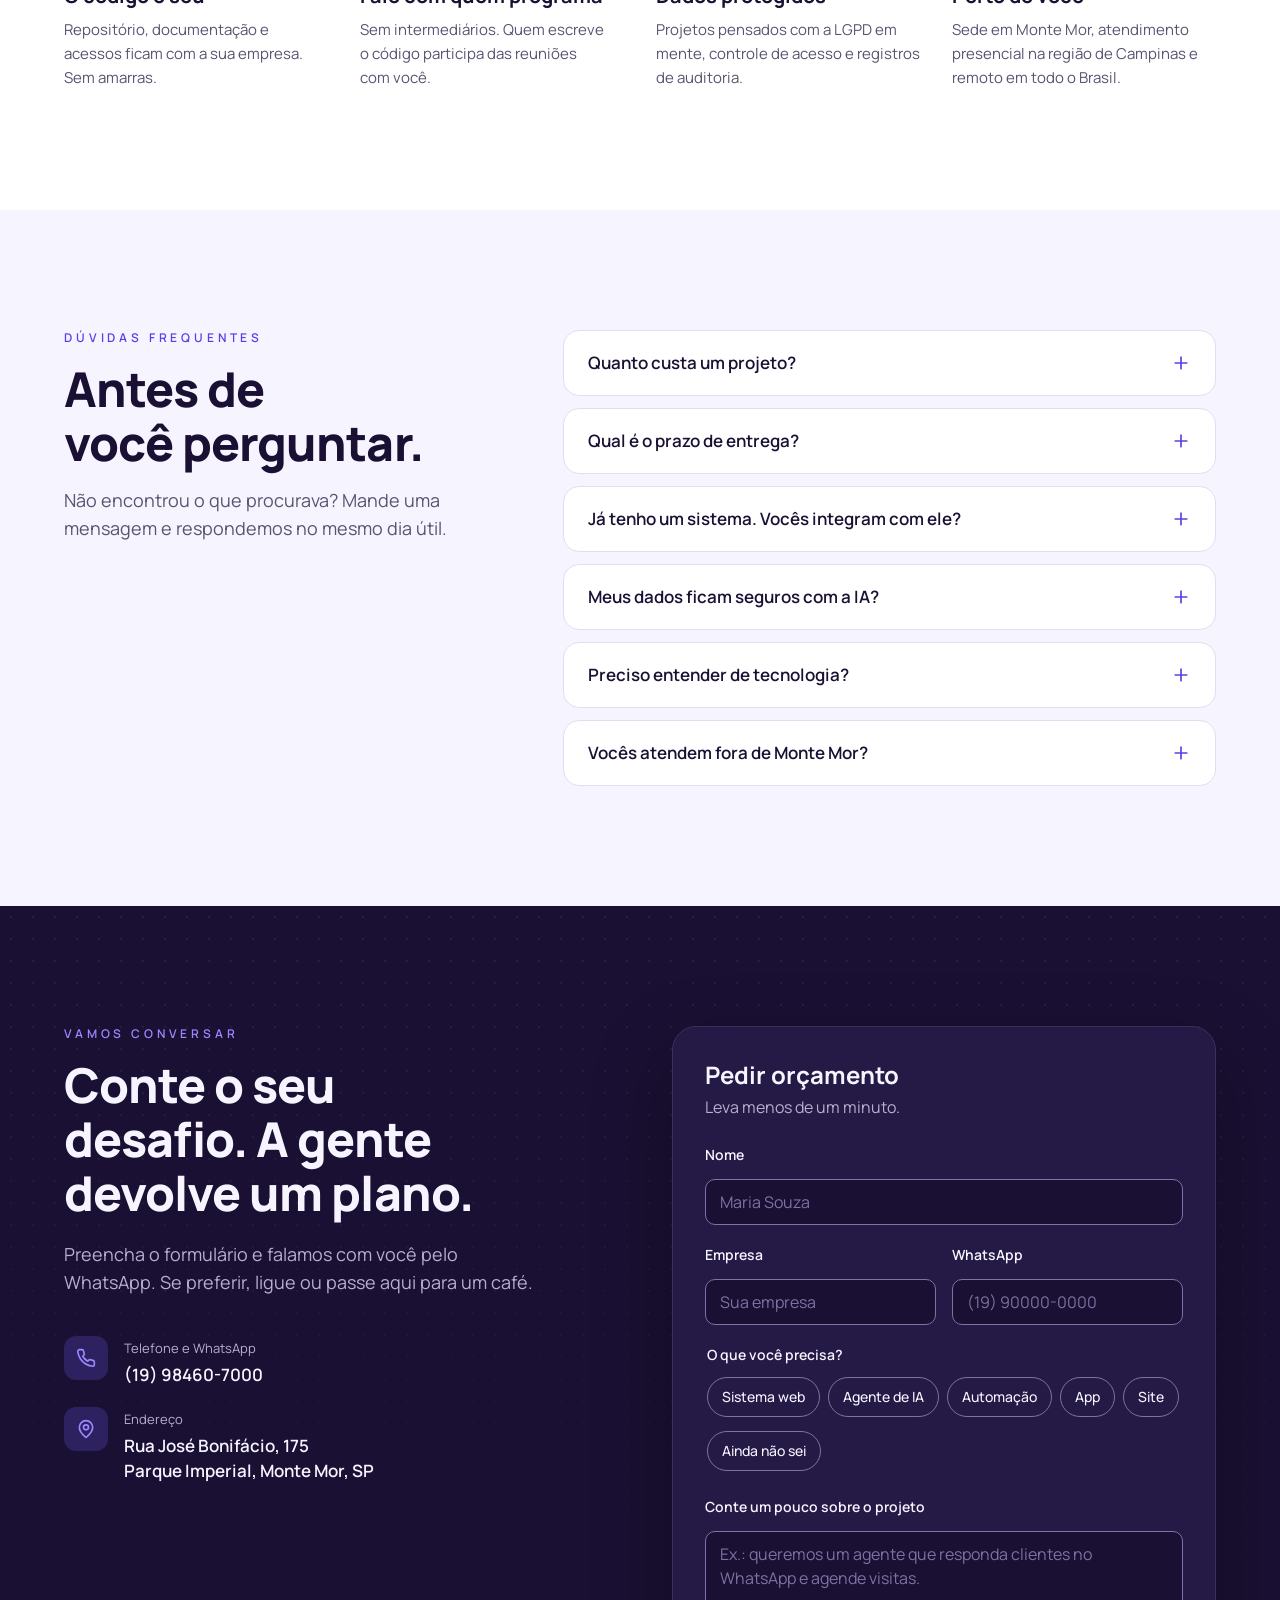
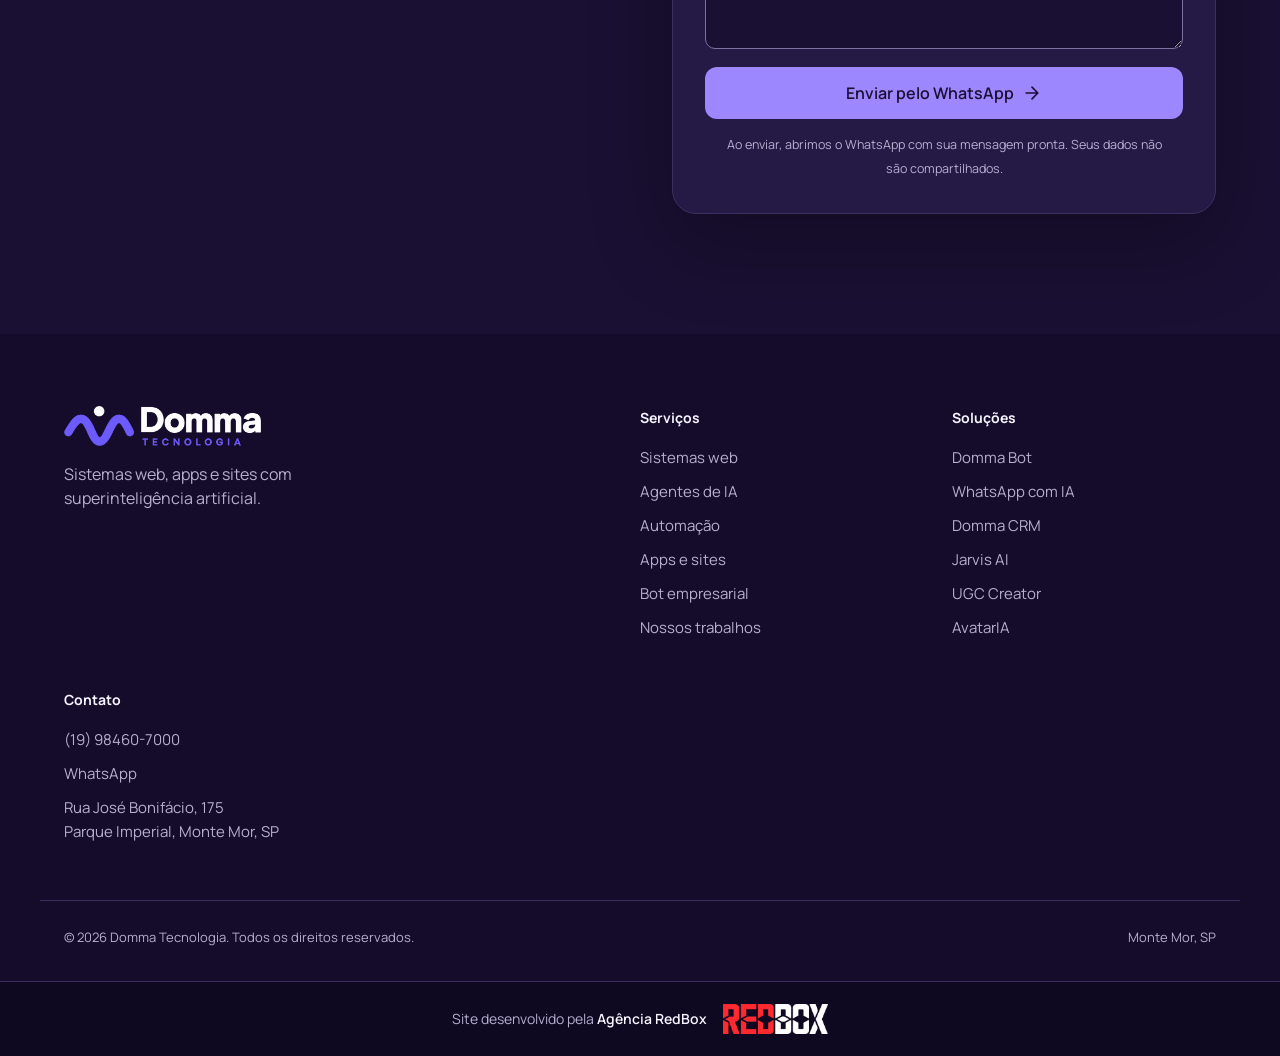
==== commit c431daf0: "Adiciona a Anjo IA aos trabalhos A página Trabalhos passa a ter treze projetos, com a Anjo IA (conse" ====
--- a/index.html
+++ b/index.html
@@ -478,24 +478,20 @@
         <div class="section-head reveal">
           <p class="eyebrow">Trabalhos</p>
           <h2 class="display">Projetos que já estão no ar.</h2>
-          <p class="body-lg muted">Apps, sistemas web e plataformas com IA que a Domma desenvolveu para redes de franquias e negócios de vistoria, trânsito, saúde, nutrição, turismo, fitness e finanças.</p>
+          <p class="body-lg muted">Apps, sistemas web e plataformas com IA que a Domma desenvolveu para redes de franquias e negócios de vistoria, trânsito, saúde, nutrição, fé, turismo, fitness e finanças.</p>
         </div>
         <div class="tiles">
           <a class="tile reveal" href="/trabalhos#vigia-placa"><img src="assets/trabalhos/vigia-placa-600.webp" width="600" height="375" alt="" loading="lazy"><span><b>Vigia Placa</b><small>Frotas e trânsito</small></span></a>
           <a class="tile reveal" href="/trabalhos#senhor-multas"><img src="assets/trabalhos/senhor-multas-600.webp" width="600" height="375" alt="" loading="lazy"><span><b>Senhor Multas</b><small>Trânsito e jurídico</small></span></a>
           <a class="tile reveal" href="/trabalhos#ecv-cash"><img src="assets/trabalhos/ecv-cash-600.webp" width="600" height="375" alt="" loading="lazy"><span><b>ECV Cash</b><small>Vistoria veicular</small></span></a>
-          <a class="tile reveal" href="/trabalhos#estudo-mercado"><img src="assets/trabalhos/estudo-mercado-600.webp" width="600" height="375" alt="" loading="lazy"><span><b>Estudo de Mercado</b><small>Auto Visão e Royal Vistorias</small></span></a>
-          <a class="tile reveal" href="/trabalhos#areas-membros"><img src="assets/trabalhos/areas-membros-600.webp" width="600" height="375" alt="" loading="lazy"><span><b>Áreas de Membros</b><small>Auto Visão e Royal Vistorias</small></span></a>
-          <a class="tile reveal" href="/trabalhos#canetolino"><img src="assets/trabalhos/canetolino-600.webp" width="600" height="375" alt="" loading="lazy"><span><b>Canetolino</b><small>Saúde</small></span></a>
-          <a class="tile reveal" href="/trabalhos#papa-prato"><img src="assets/trabalhos/papa-prato-600.webp" width="600" height="375" alt="" loading="lazy"><span><b>Papa Prato</b><small>Alimentação</small></span></a>
           <a class="tile reveal" href="/trabalhos#nutrivo"><img src="assets/trabalhos/nutrivo-600.webp" width="600" height="375" alt="" loading="lazy"><span><b>Nutrivo</b><small>Nutrição</small></span></a>
+          <a class="tile reveal" href="/trabalhos#anjo-ia"><img src="assets/trabalhos/anjo-ia-600.webp" width="600" height="375" alt="" loading="lazy"><span><b>Anjo IA</b><small>Fé e bem-estar</small></span></a>
           <a class="tile reveal" href="/trabalhos#rotta365"><img src="assets/trabalhos/rotta365-600.webp" width="600" height="375" alt="" loading="lazy"><span><b>Rotta 365</b><small>Turismo</small></span></a>
           <a class="tile reveal" href="/trabalhos#caloreta"><img src="assets/trabalhos/caloreta-600.webp" width="600" height="375" alt="" loading="lazy"><span><b>Caloreta</b><small>Saúde e alimentação</small></span></a>
           <a class="tile reveal" href="/trabalhos#quaru"><img src="assets/trabalhos/quaru-600.webp" width="600" height="375" alt="" loading="lazy"><span><b>Quaru</b><small>Fitness</small></span></a>
-          <a class="tile reveal" href="/trabalhos#sobbra"><img src="assets/trabalhos/sobbra-600.webp" width="600" height="375" alt="" loading="lazy"><span><b>Sobbra</b><small>Finanças pessoais</small></span></a>
         </div>
         <div class="trabalhos-previa-acao reveal">
-          <a class="btn btn-secondary btn-lg" href="/trabalhos">Ver todos os trabalhos <svg class="ic"><use href="#i-arrow"/></svg></a>
+          <a class="btn btn-secondary btn-lg" href="/trabalhos">Ver os 13 trabalhos <svg class="ic"><use href="#i-arrow"/></svg></a>
         </div>
       </div>
     </section>
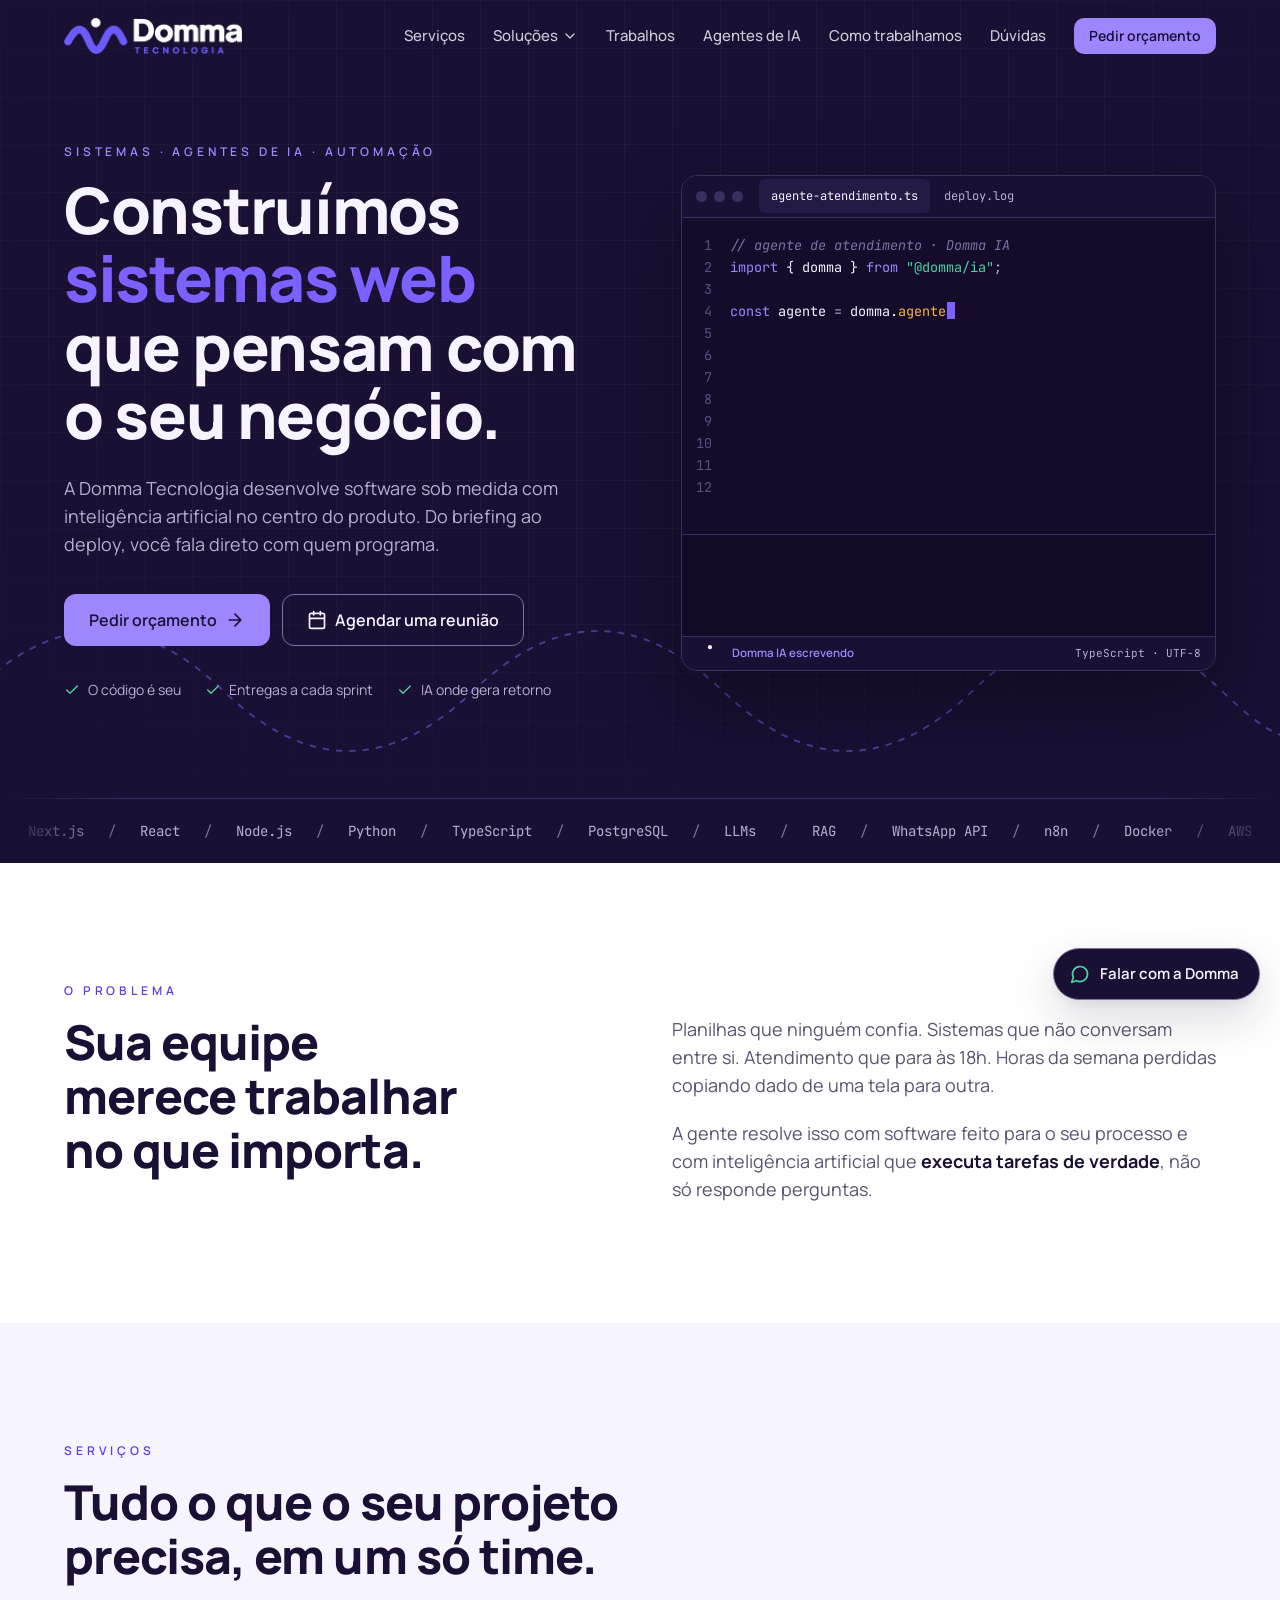
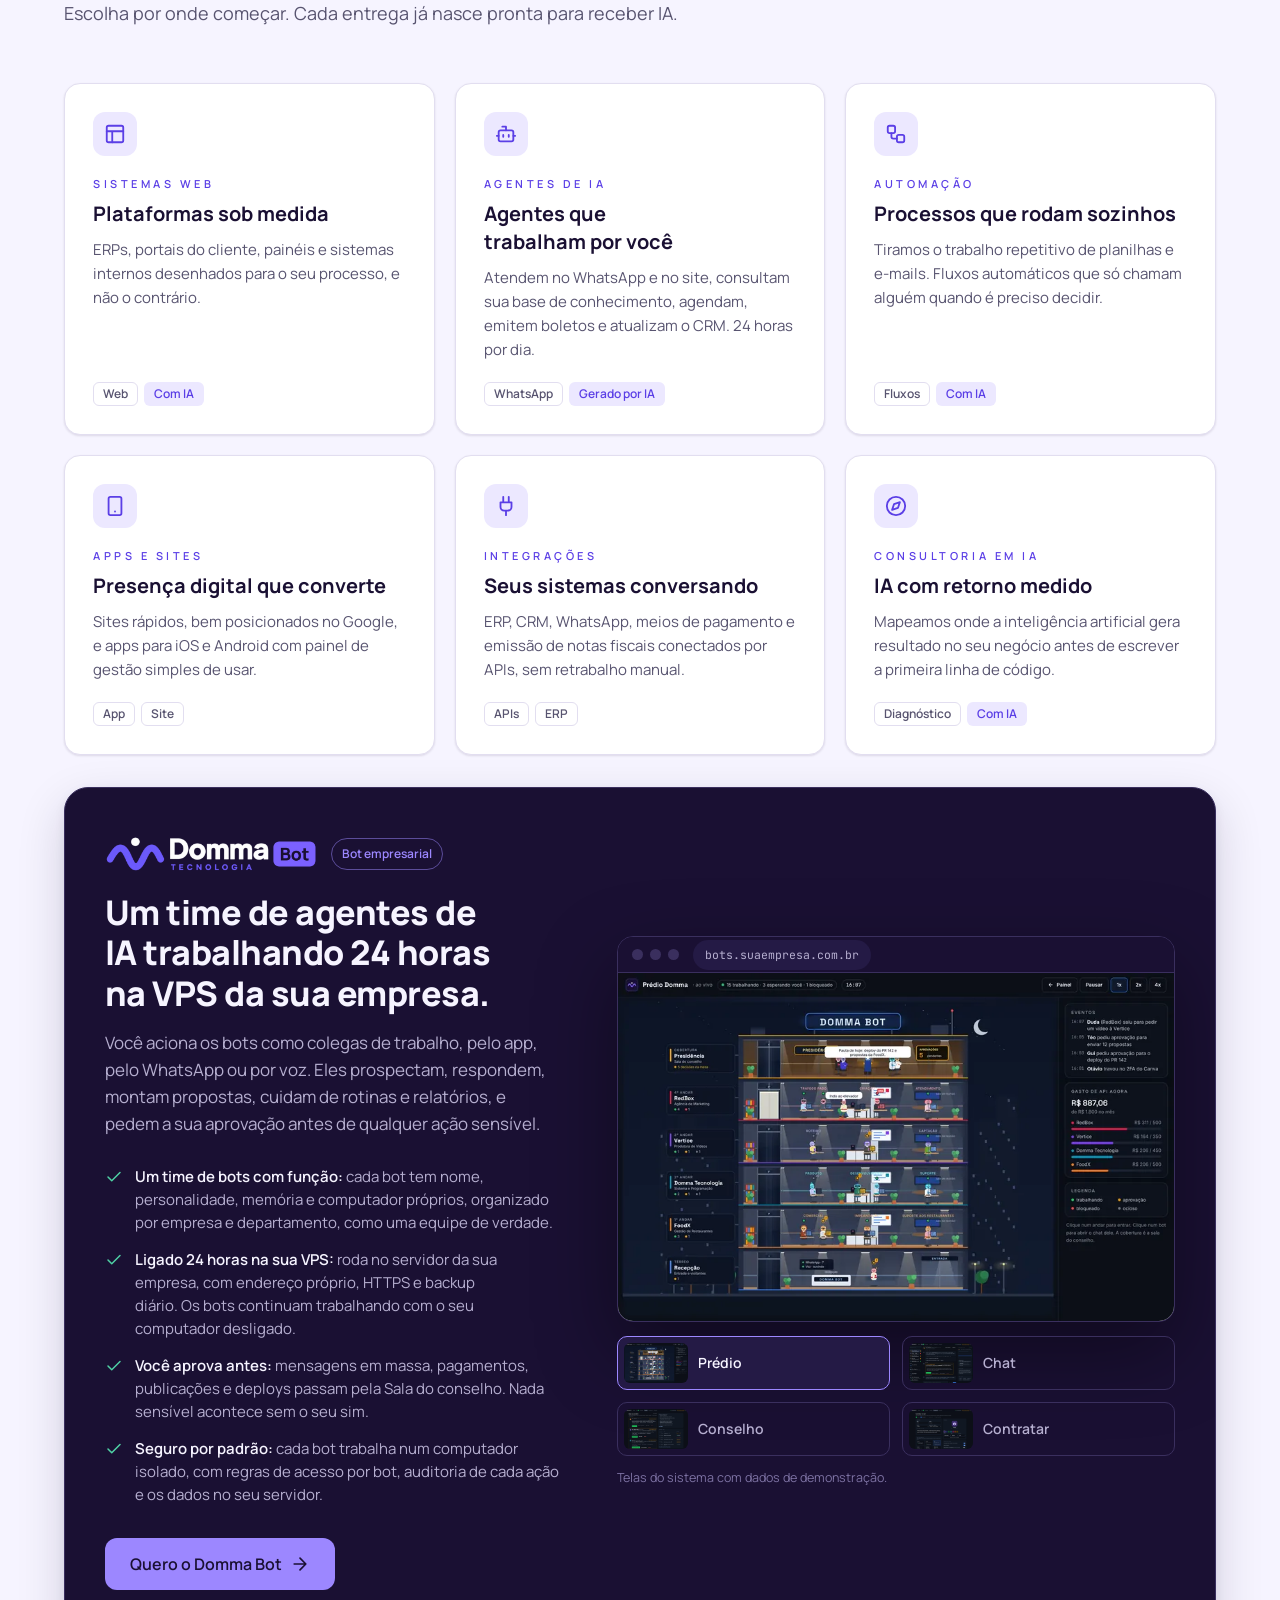
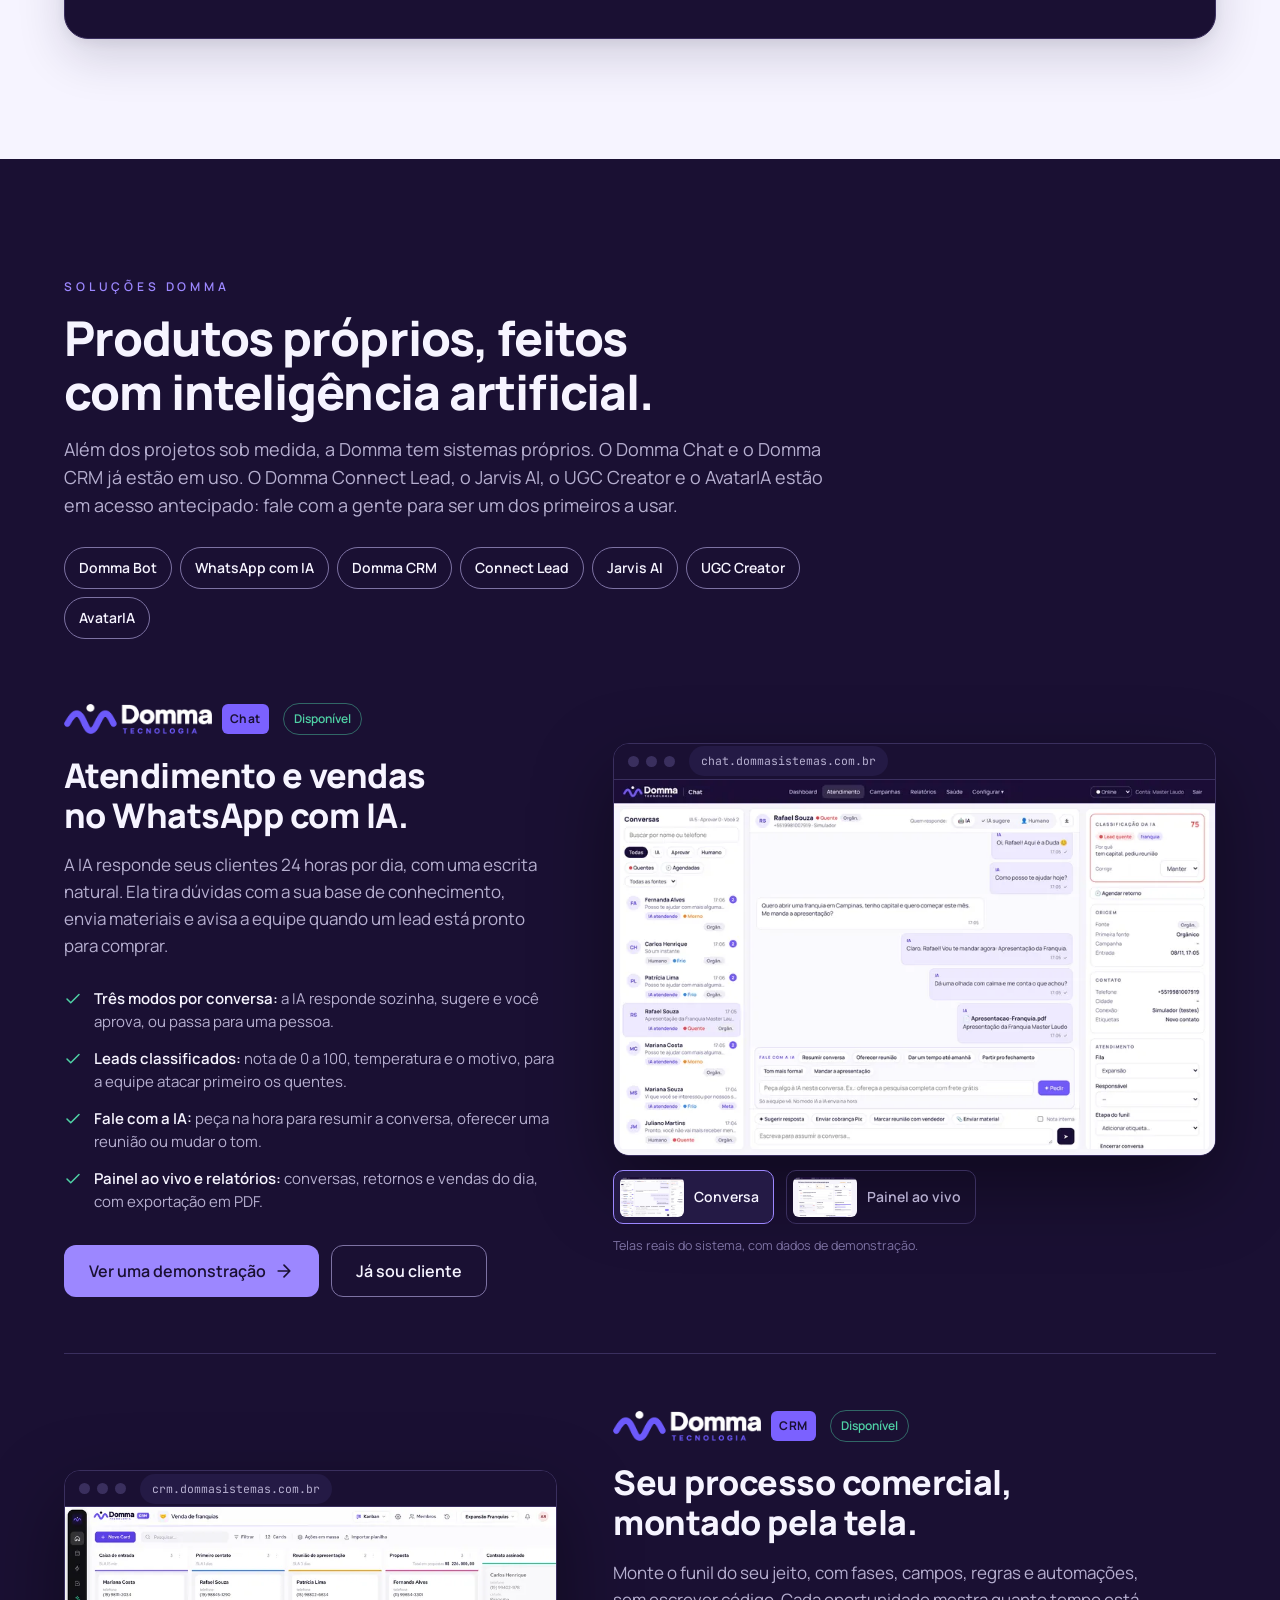
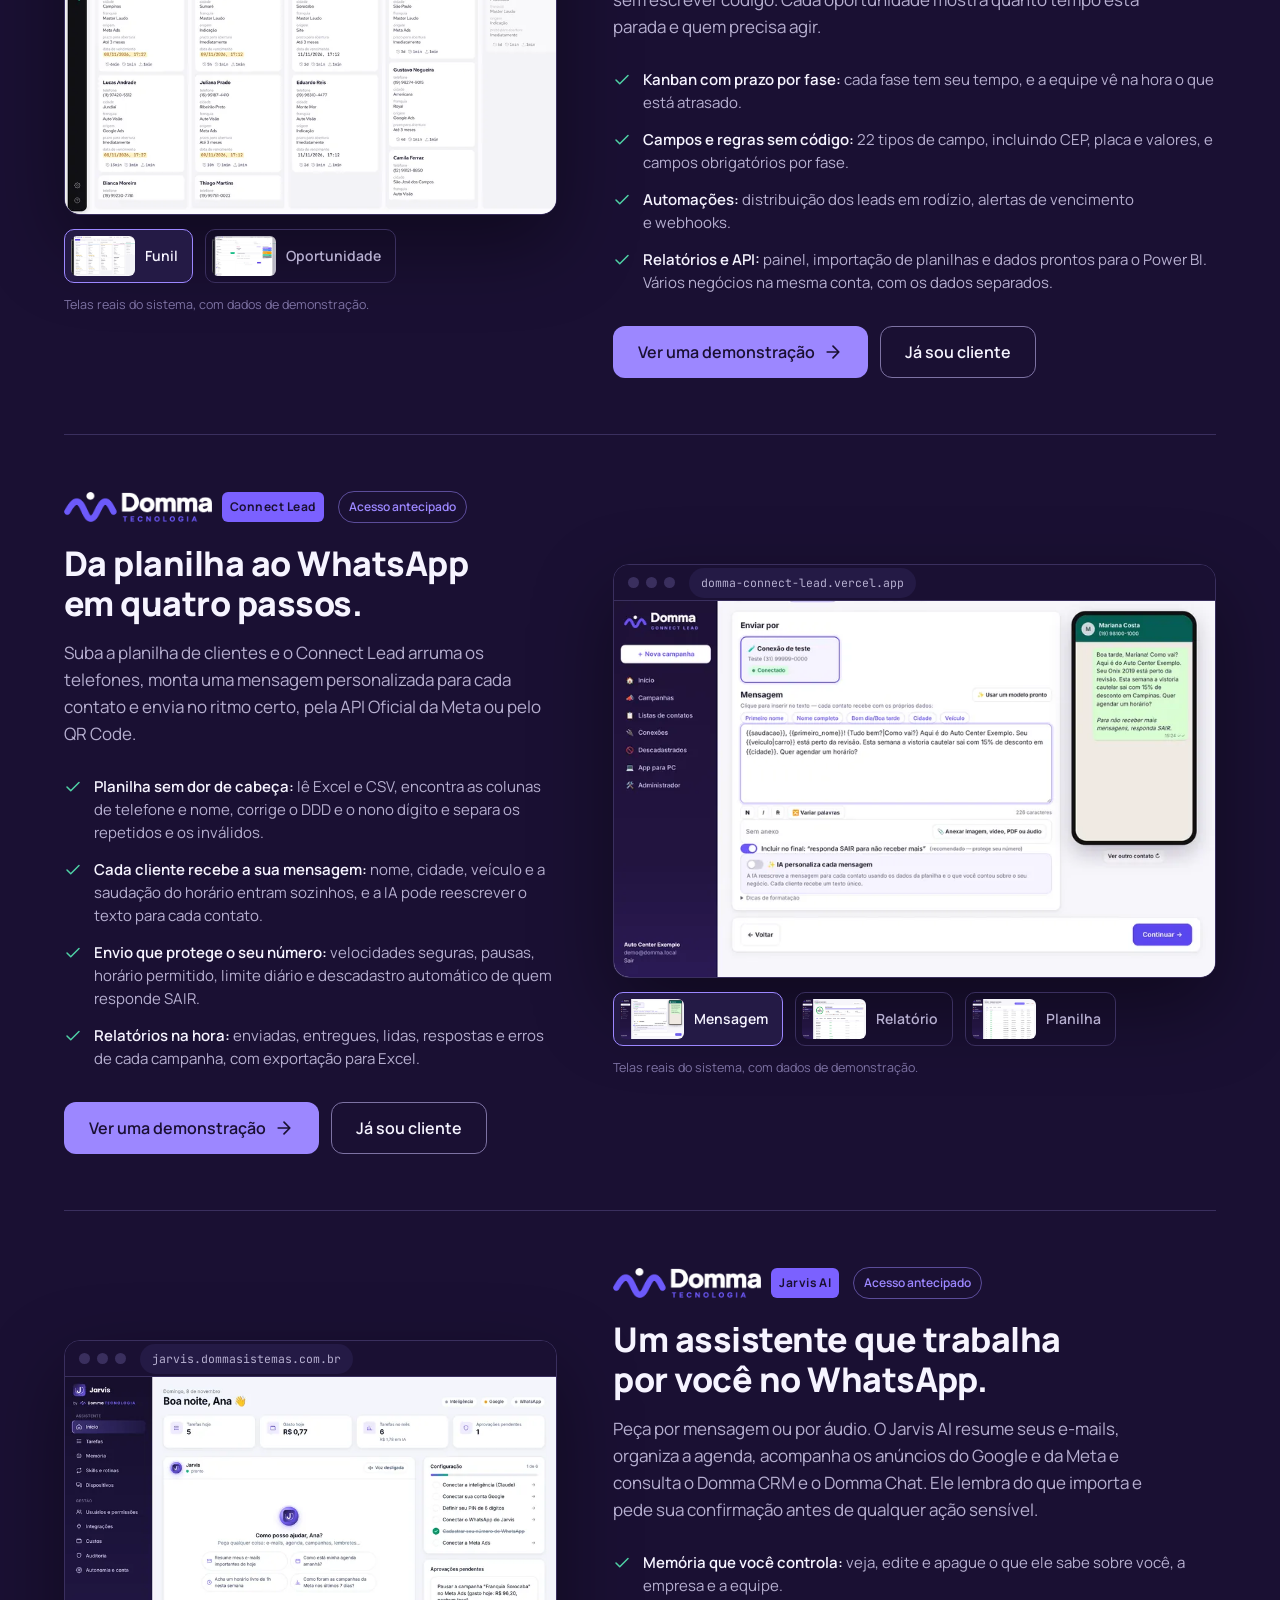
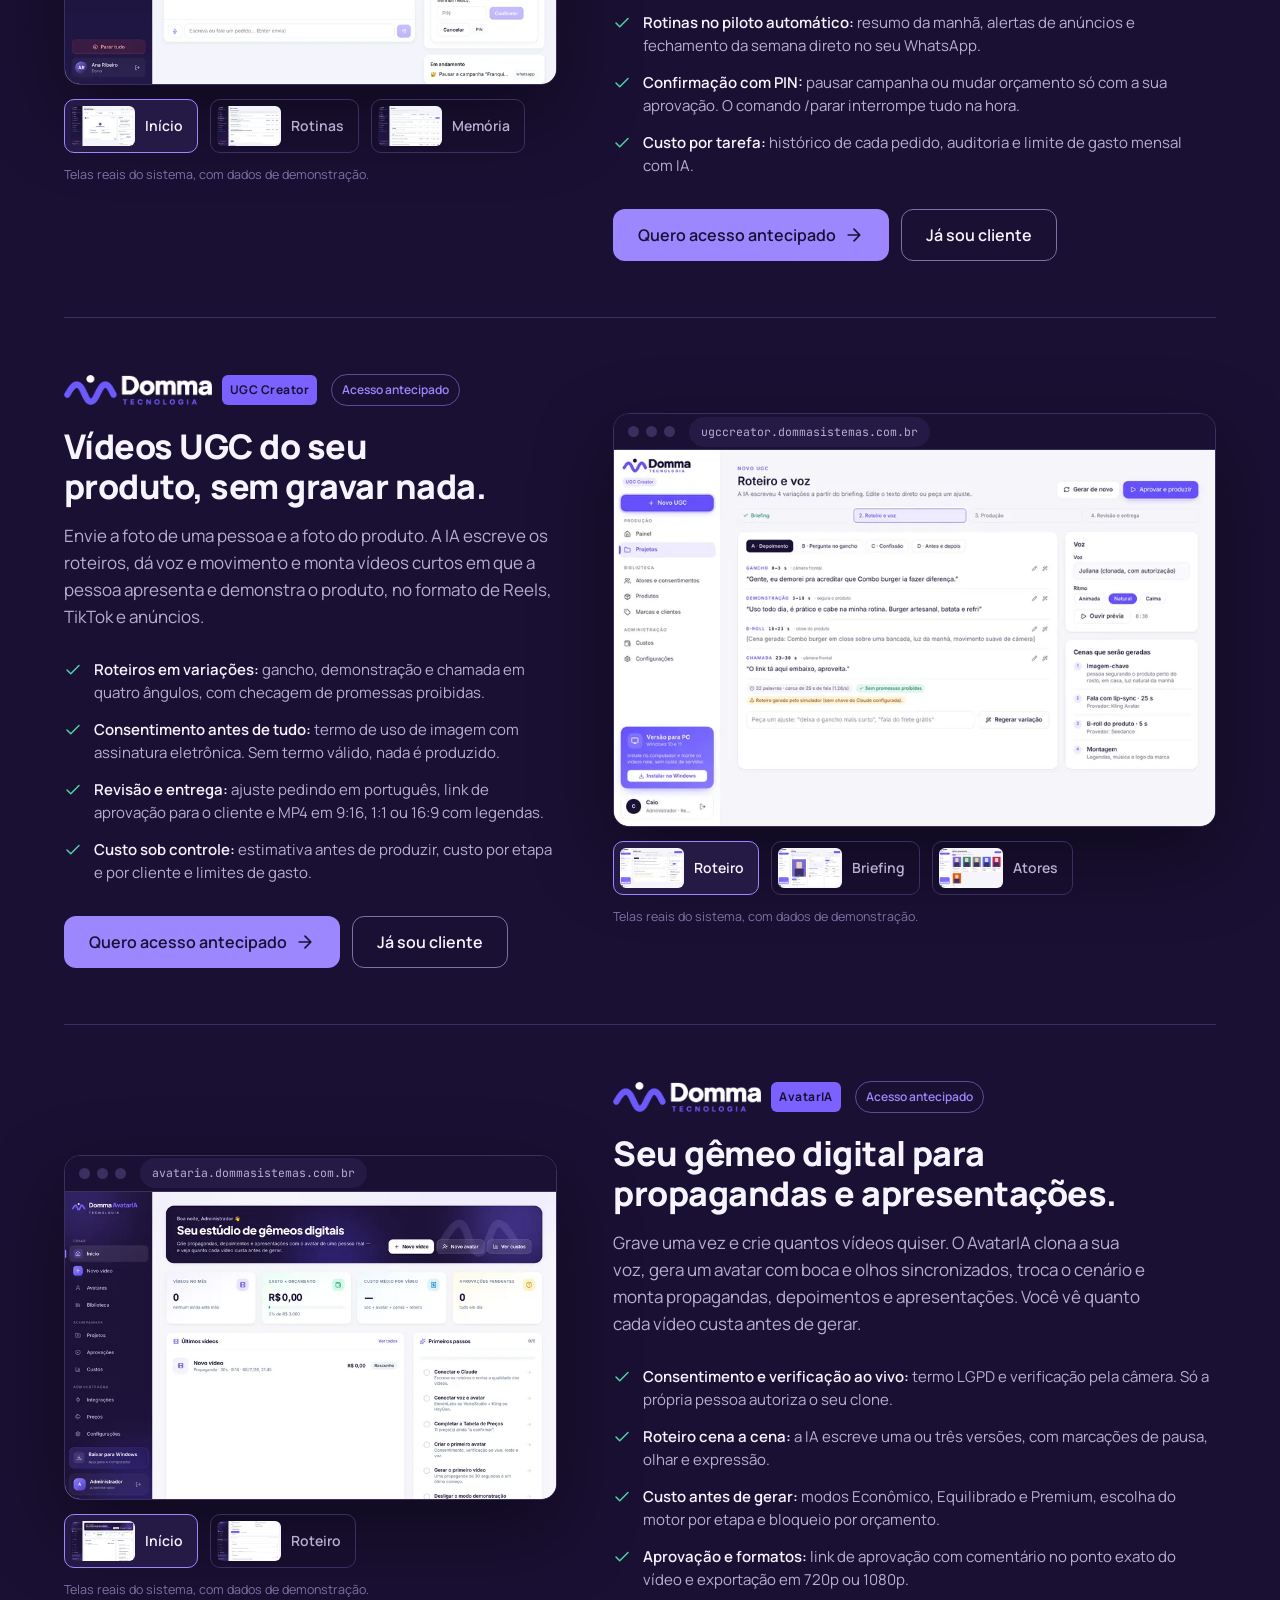
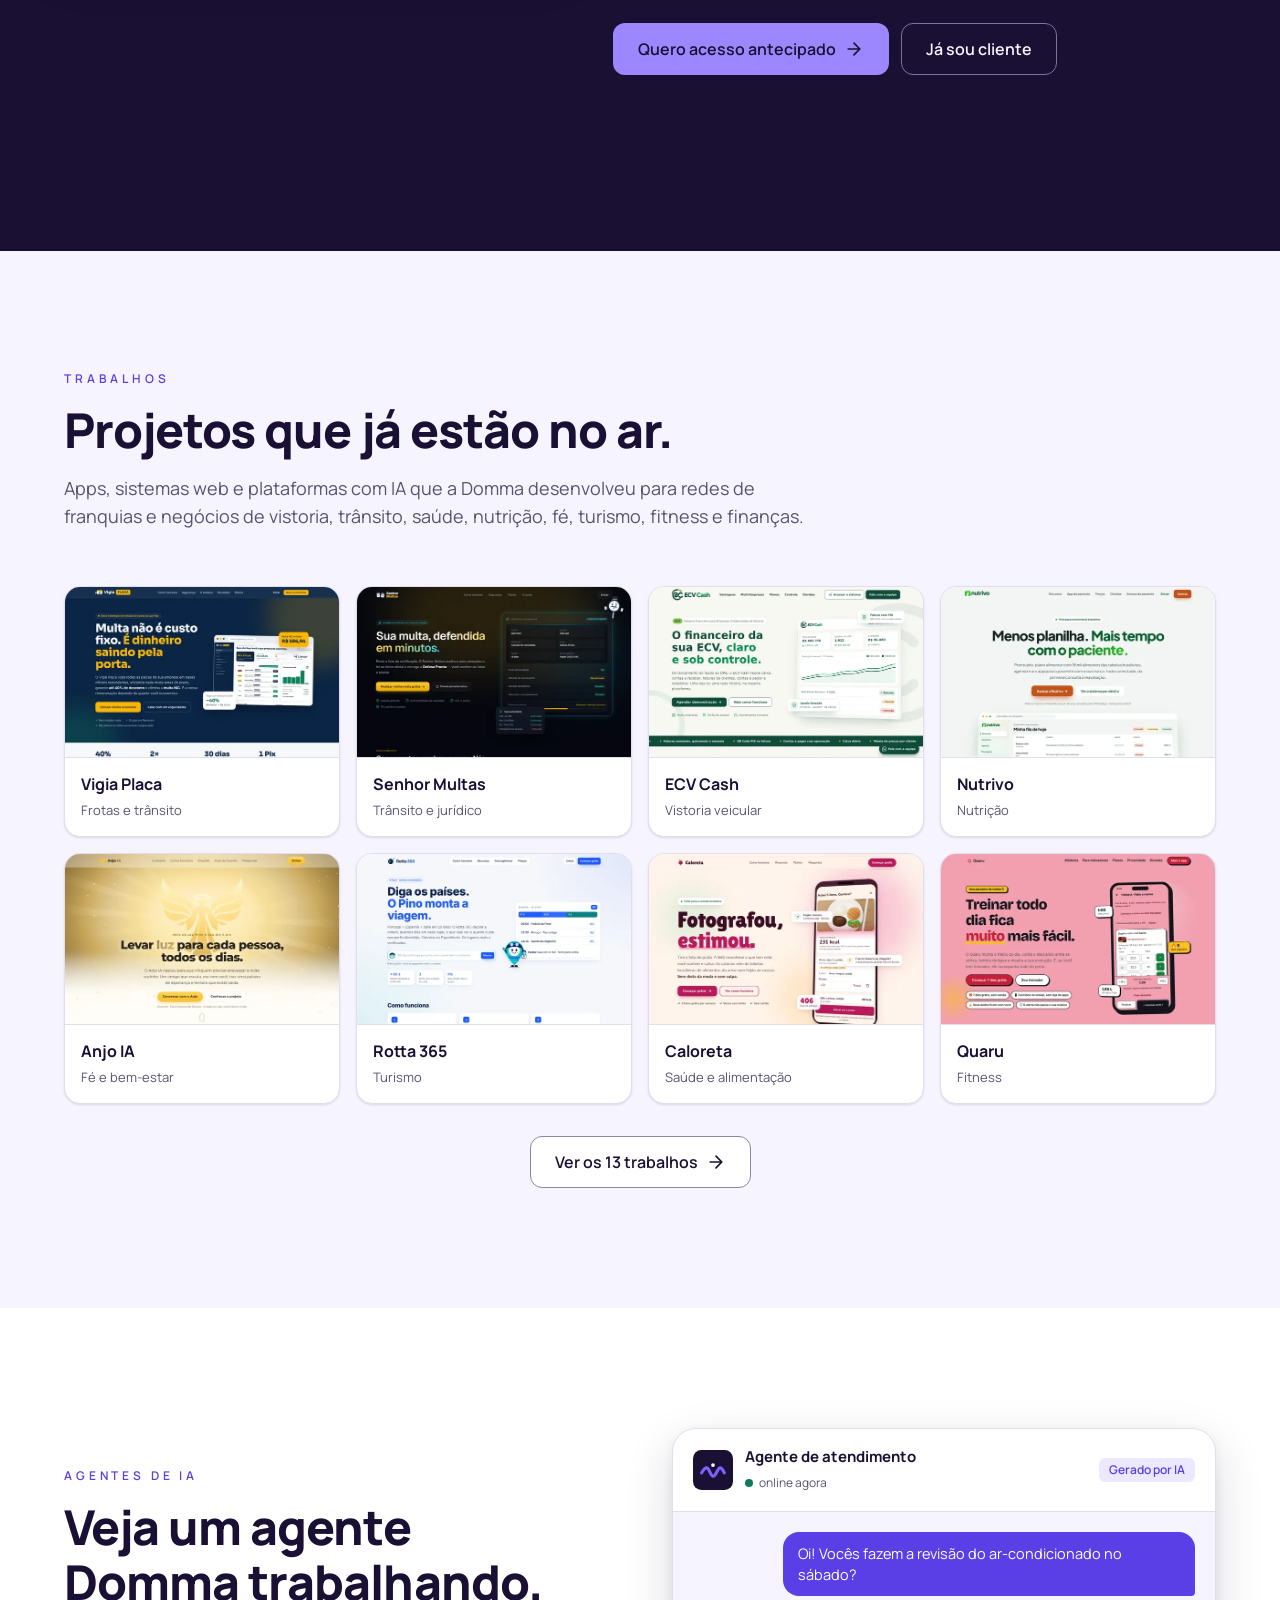
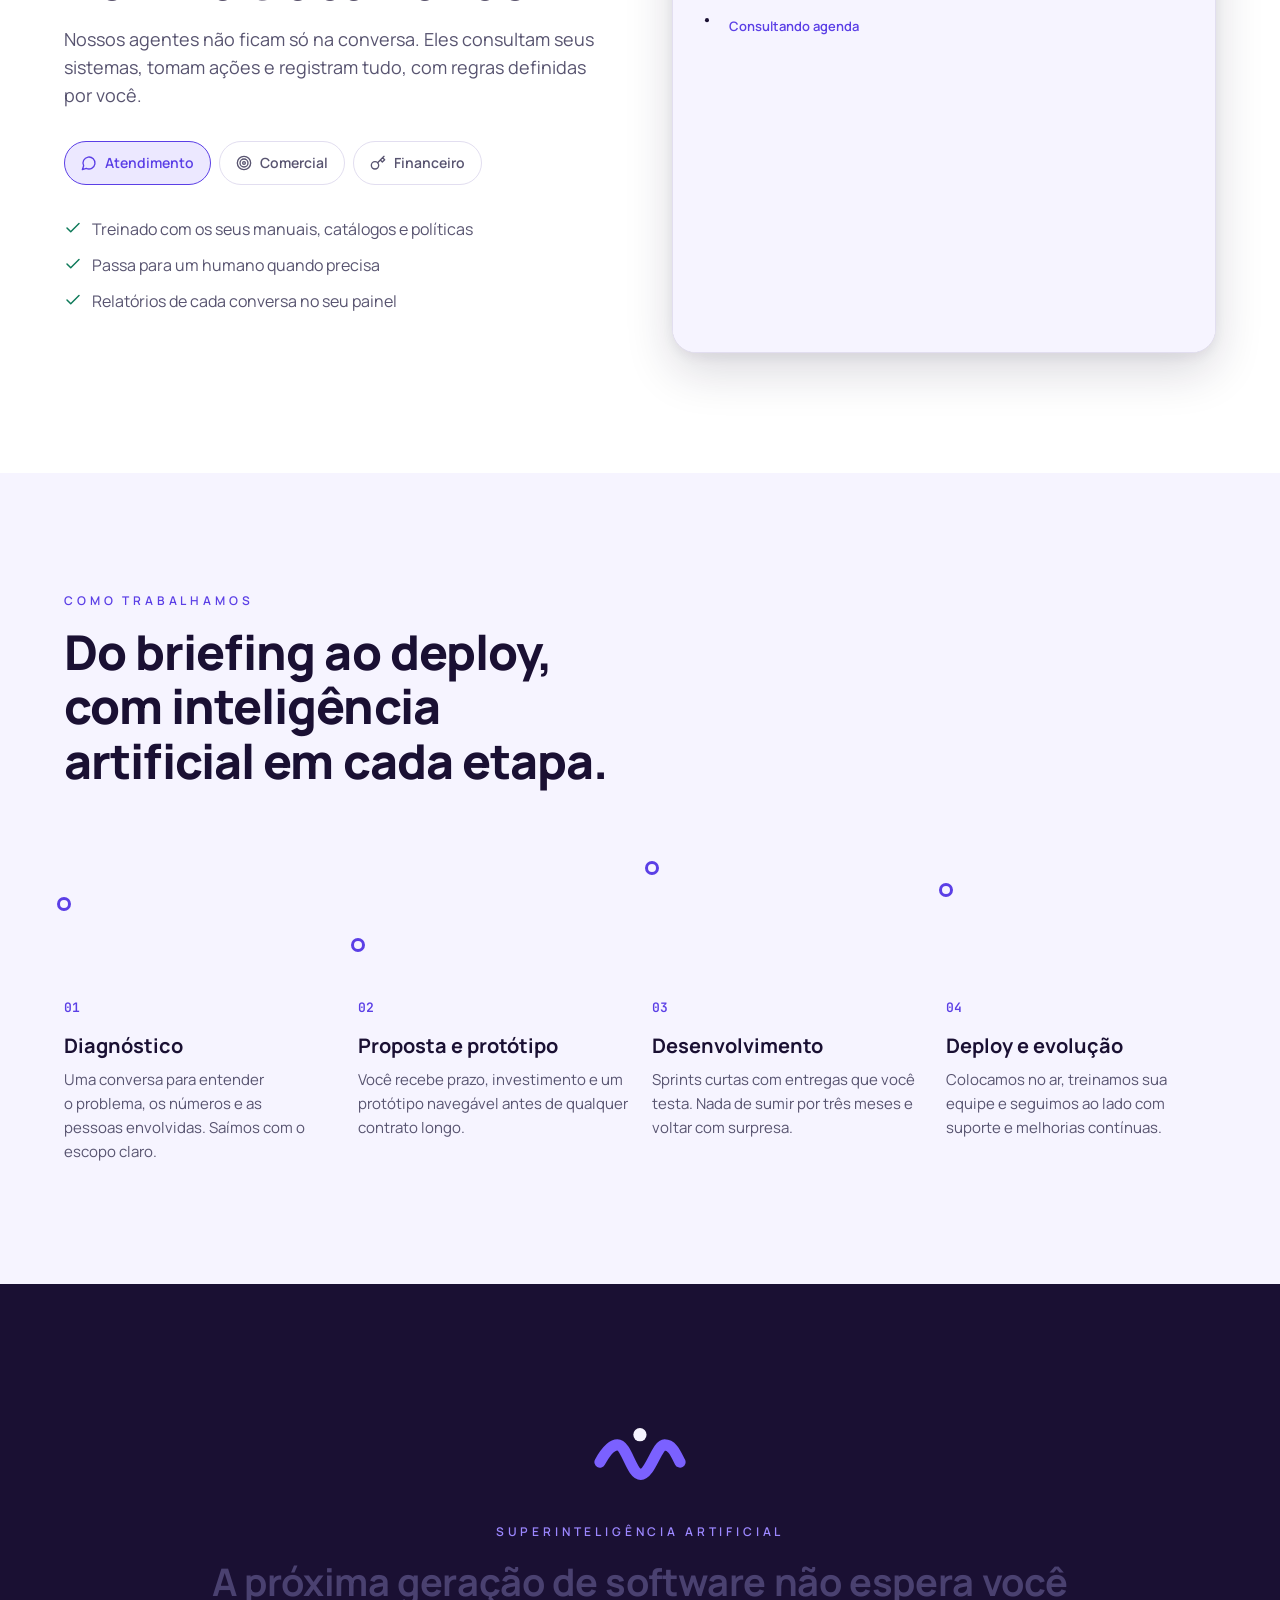
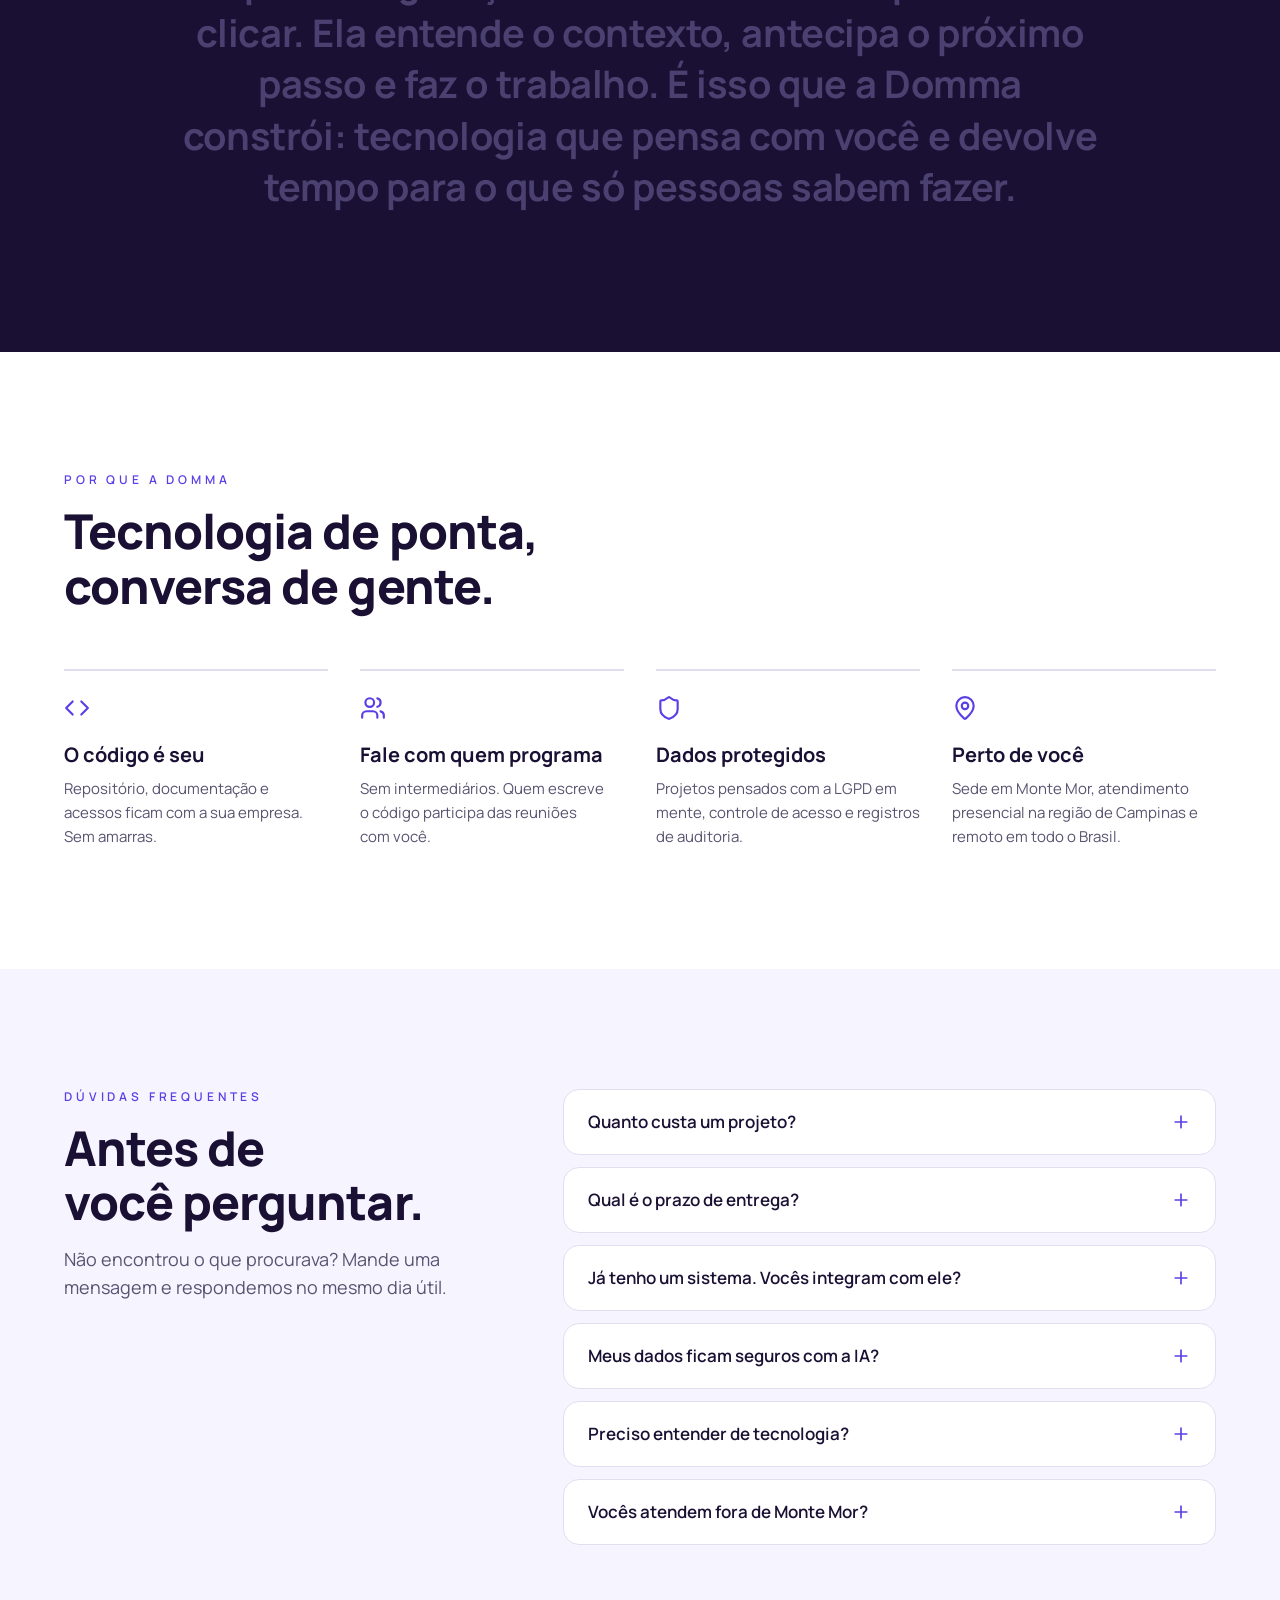
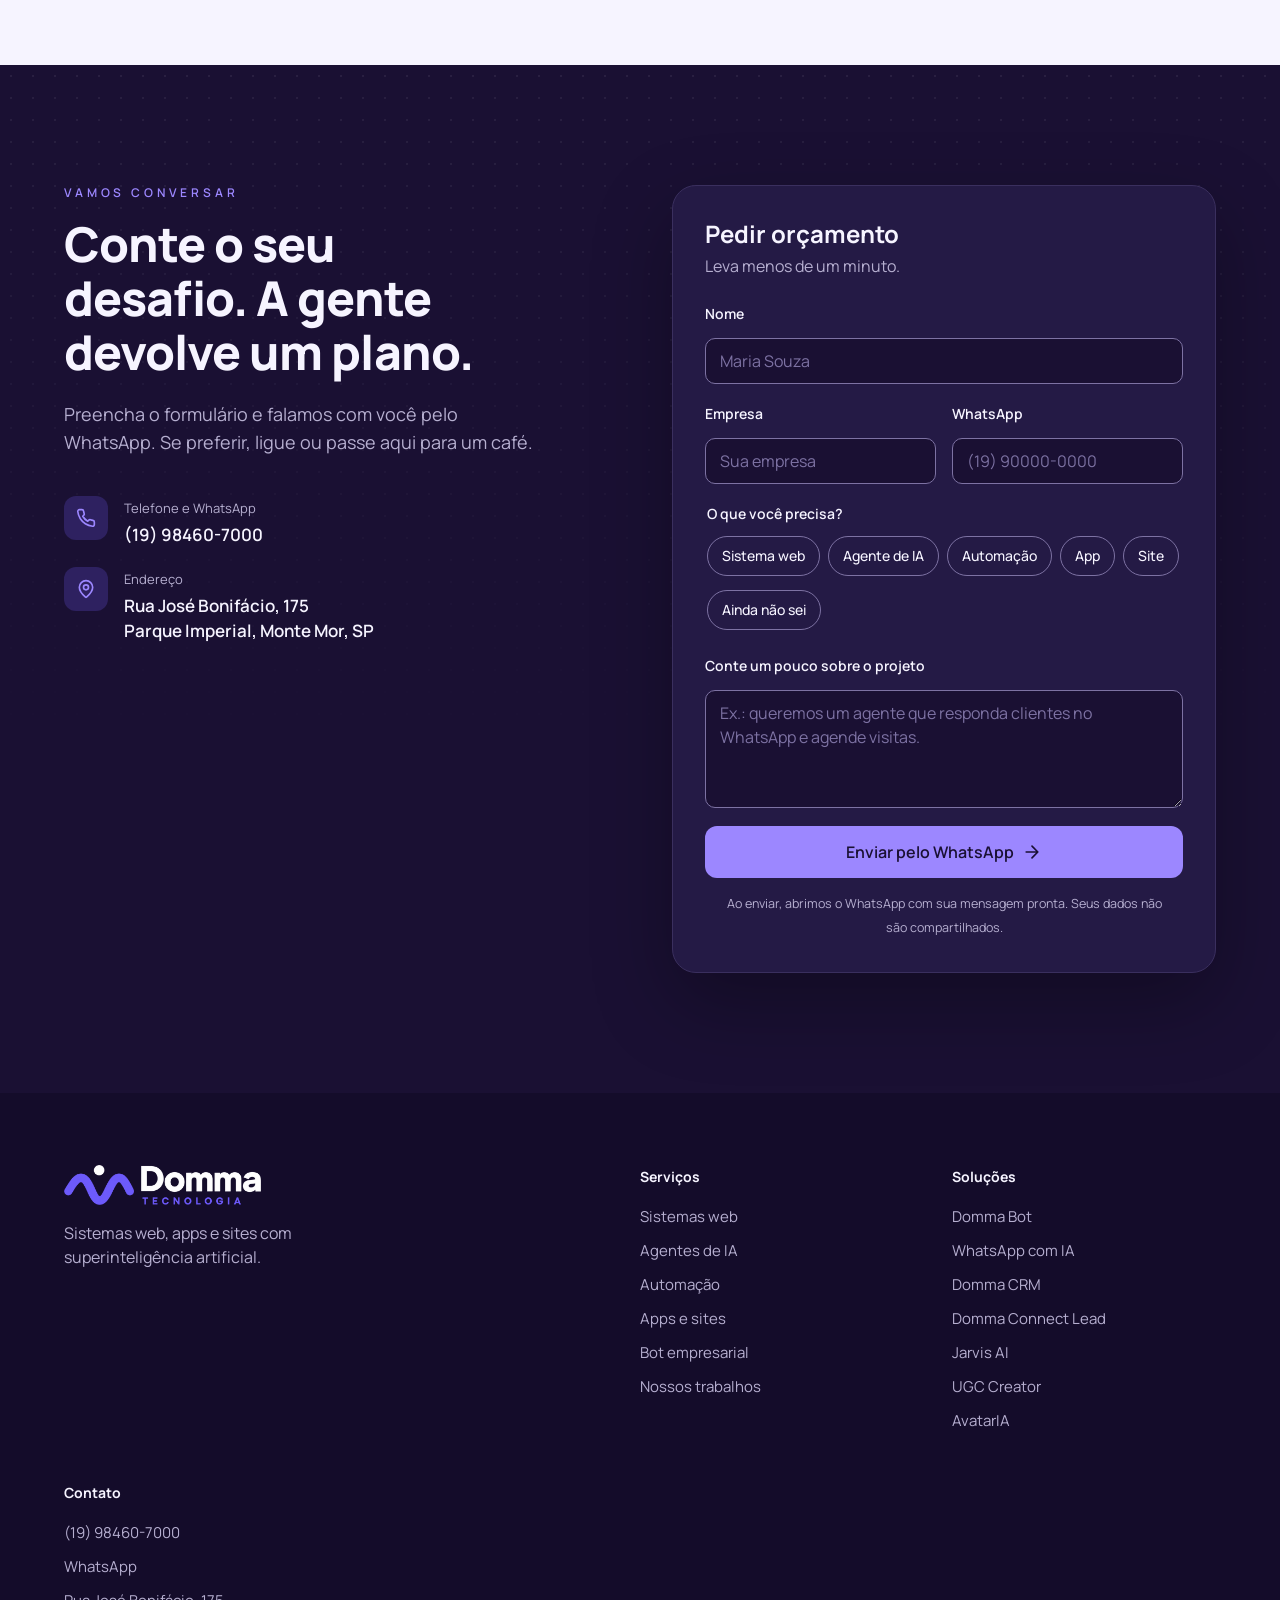
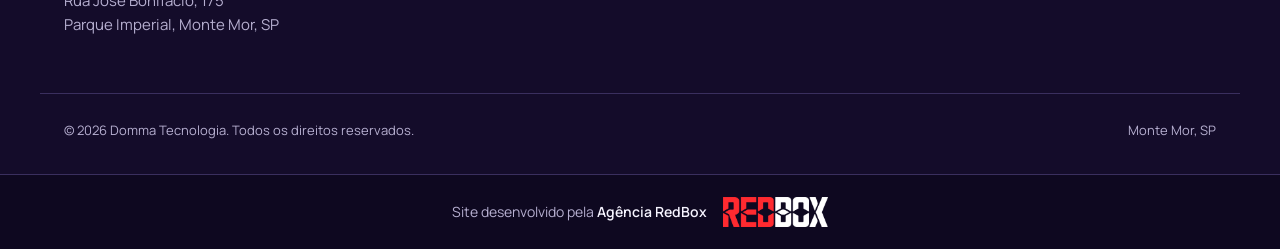
==== commit da51461d: "Adiciona o Domma Connect Lead às Soluções Novo painel em Soluções, depois do Domma CRM: campanhas de" ====
--- a/index.html
+++ b/index.html
@@ -97,6 +97,7 @@
             <a href="#domma-bot"><b>Domma Bot</b><span>Bot empresarial na sua VPS</span><em class="em-novo">Novo</em></a>
             <a href="#domma-chat"><b>WhatsApp com IA</b><span>Domma Chat</span></a>
             <a href="#domma-crm"><b>Domma CRM</b><span>Funil de vendas sem código</span></a>
+            <a href="#domma-connect-lead"><b>Domma Connect Lead</b><span>Campanhas no WhatsApp</span><em>Acesso antecipado</em></a>
             <a href="#jarvis-ai"><b>Jarvis AI</b><span>Assistente pessoal com IA</span><em>Acesso antecipado</em></a>
             <a href="#ugc-creator"><b>UGC Creator</b><span>Vídeos UGC com IA</span><em>Acesso antecipado</em></a>
             <a href="#avatar-ia"><b>AvatarIA</b><span>Gêmeo digital em vídeo</span><em>Acesso antecipado</em></a>
@@ -292,12 +293,13 @@
         <div class="section-head reveal">
           <p class="eyebrow eyebrow-inverse">Soluções Domma</p>
           <h2 class="display">Produtos próprios, feitos com inteligência artificial.</h2>
-          <p class="body-lg">Além dos projetos sob medida, a Domma tem sistemas próprios. O Domma Chat e o Domma CRM já estão em uso. O Jarvis AI, o UGC Creator e o AvatarIA estão em acesso antecipado: fale com a gente para ser um dos primeiros a usar.</p>
+          <p class="body-lg">Além dos projetos sob medida, a Domma tem sistemas próprios. O Domma Chat e o Domma CRM já estão em uso. O Domma Connect Lead, o Jarvis AI, o UGC Creator e o AvatarIA estão em acesso antecipado: fale com a gente para ser um dos primeiros a usar.</p>
           <nav class="solucoes-atalhos" aria-label="Produtos">
             <a href="#domma-bot">Domma Bot</a>
             <a href="#domma-chat">WhatsApp com IA</a>
             <a href="#domma-crm">Domma CRM</a>
-            <a href="#jarvis-ai">Jarvis AI</a>
+            <a href="#domma-connect-lead">Connect Lead</a>
+        <a href="#jarvis-ai">Jarvis AI</a>
             <a href="#ugc-creator">UGC Creator</a>
             <a href="#avatar-ia">AvatarIA</a>
           </nav>
@@ -369,8 +371,42 @@
           </figure>
         </article>
 
+        <!-- Domma Connect Lead -->
+        <article class="produto reveal" id="domma-connect-lead" aria-labelledby="t-domma-connect-lead">
+          <div class="produto-copy">
+            <div class="produto-topo">
+              <span class="produto-marca"><img src="assets/domma-logo-escuro-720.png" width="720" height="146" alt="Domma Tecnologia" loading="lazy"><i>Connect Lead</i></span>
+              <span class="produto-status produto-status-breve">Acesso antecipado</span>
+            </div>
+            <h3 id="t-domma-connect-lead">Da planilha ao WhatsApp em quatro passos.</h3>
+            <p class="produto-lead">Suba a planilha de clientes e o Connect Lead arruma os telefones, monta uma mensagem personalizada para cada contato e envia no ritmo certo, pela API Oficial da Meta ou pelo QR Code.</p>
+            <ul class="produto-lista">
+              <li><svg class="ic"><use href="#i-check"/></svg><span><b>Planilha sem dor de cabeça:</b> lê Excel e CSV, encontra as colunas de telefone e nome, corrige o DDD e o nono dígito e separa os repetidos e os inválidos.</span></li>
+              <li><svg class="ic"><use href="#i-check"/></svg><span><b>Cada cliente recebe a sua mensagem:</b> nome, cidade, veículo e a saudação do horário entram sozinhos, e a IA pode reescrever o texto para cada contato.</span></li>
+              <li><svg class="ic"><use href="#i-check"/></svg><span><b>Envio que protege o seu número:</b> velocidades seguras, pausas, horário permitido, limite diário e descadastro automático de quem responde SAIR.</span></li>
+              <li><svg class="ic"><use href="#i-check"/></svg><span><b>Relatórios na hora:</b> enviadas, entregues, lidas, respostas e erros de cada campanha, com exportação para Excel.</span></li>
+            </ul>
+            <div class="produto-acoes">
+              <a class="btn btn-primary btn-lg" href="https://wa.me/5519984607000?text=Ol%C3%A1%2C%20Domma%21%20Quero%20uma%20demonstra%C3%A7%C3%A3o%20do%20Domma%20Connect%20Lead." target="_blank" rel="noopener">Ver uma demonstração <svg class="ic"><use href="#i-arrow"/></svg></a>
+              <a class="btn btn-secondary-inverse btn-lg" href="https://domma-connect-lead.vercel.app" target="_blank" rel="noopener">Já sou cliente</a>
+            </div>
+          </div>
+          <figure class="produto-galeria" data-galeria>
+            <div class="janela">
+              <div class="janela-barra"><span class="dots"><i></i><i></i><i></i></span><span class="janela-url mono">domma-connect-lead.vercel.app</span></div>
+              <img class="janela-img" src="assets/solucoes/connect-mensagem.webp" srcset="assets/solucoes/connect-mensagem-800.webp 800w, assets/solucoes/connect-mensagem.webp 1600w" sizes="(max-width: 1024px) 100vw, 620px" width="1600" height="1000" alt="Domma Connect Lead: mensagem com variáveis e a prévia no celular mostrando o texto pronto para a cliente Mariana" loading="lazy">
+            </div>
+            <div class="galeria-thumbs" role="group" aria-label="Telas do Domma Connect Lead">
+              <button type="button" class="thumb" aria-pressed="true" data-src="assets/solucoes/connect-mensagem.webp" data-src-sm="assets/solucoes/connect-mensagem-800.webp" data-alt="Domma Connect Lead: mensagem com variáveis e a prévia no celular mostrando o texto pronto para a cliente Mariana"><img src="assets/solucoes/connect-mensagem-800.webp" alt="" width="800" height="500" loading="lazy"><span>Mensagem</span></button>
+              <button type="button" class="thumb" aria-pressed="false" data-src="assets/solucoes/connect-relatorio.webp" data-src-sm="assets/solucoes/connect-relatorio-800.webp" data-alt="Domma Connect Lead: relatório de uma campanha concluída com enviadas, entregues, lidas e a situação de cada contato"><img src="assets/solucoes/connect-relatorio-800.webp" alt="" width="800" height="500" loading="lazy"><span>Relatório</span></button>
+              <button type="button" class="thumb" aria-pressed="false" data-src="assets/solucoes/connect-planilha.webp" data-src-sm="assets/solucoes/connect-planilha-800.webp" data-alt="Domma Connect Lead: planilha importada com os telefones conferidos e as colunas de nome, cidade e veículo"><img src="assets/solucoes/connect-planilha-800.webp" alt="" width="800" height="500" loading="lazy"><span>Planilha</span></button>
+            </div>
+            <figcaption class="galeria-nota">Telas reais do sistema, com dados de demonstração.</figcaption>
+          </figure>
+        </article>
+
         <!-- Jarvis AI -->
-        <article class="produto reveal" id="jarvis-ai" aria-labelledby="t-jarvis-ai">
+        <article class="produto produto-inverso reveal" id="jarvis-ai" aria-labelledby="t-jarvis-ai">
           <div class="produto-copy">
             <div class="produto-topo">
               <span class="produto-marca"><img src="assets/domma-logo-escuro-720.png" width="720" height="146" alt="Domma Tecnologia" loading="lazy"><i>Jarvis AI</i></span>
@@ -404,7 +440,7 @@
         </article>
 
         <!-- UGC Creator -->
-        <article class="produto produto-inverso reveal" id="ugc-creator" aria-labelledby="t-ugc-creator">
+        <article class="produto reveal" id="ugc-creator" aria-labelledby="t-ugc-creator">
           <div class="produto-copy">
             <div class="produto-topo">
               <span class="produto-marca"><img src="assets/domma-logo-escuro-720.png" width="720" height="146" alt="Domma Tecnologia" loading="lazy"><i>UGC Creator</i></span>
@@ -438,7 +474,7 @@
         </article>
 
         <!-- AvatarIA -->
-        <article class="produto reveal" id="avatar-ia" aria-labelledby="t-avatar-ia">
+        <article class="produto produto-inverso reveal" id="avatar-ia" aria-labelledby="t-avatar-ia">
           <div class="produto-copy">
             <div class="produto-topo">
               <span class="produto-marca"><img src="assets/domma-logo-escuro-720.png" width="720" height="146" alt="Domma Tecnologia" loading="lazy"><i>AvatarIA</i></span>
@@ -737,6 +773,7 @@
         <a href="#domma-bot">Domma Bot</a>
         <a href="#domma-chat">WhatsApp com IA</a>
         <a href="#domma-crm">Domma CRM</a>
+        <a href="#domma-connect-lead">Domma Connect Lead</a>
         <a href="#jarvis-ai">Jarvis AI</a>
         <a href="#ugc-creator">UGC Creator</a>
         <a href="#avatar-ia">AvatarIA</a>
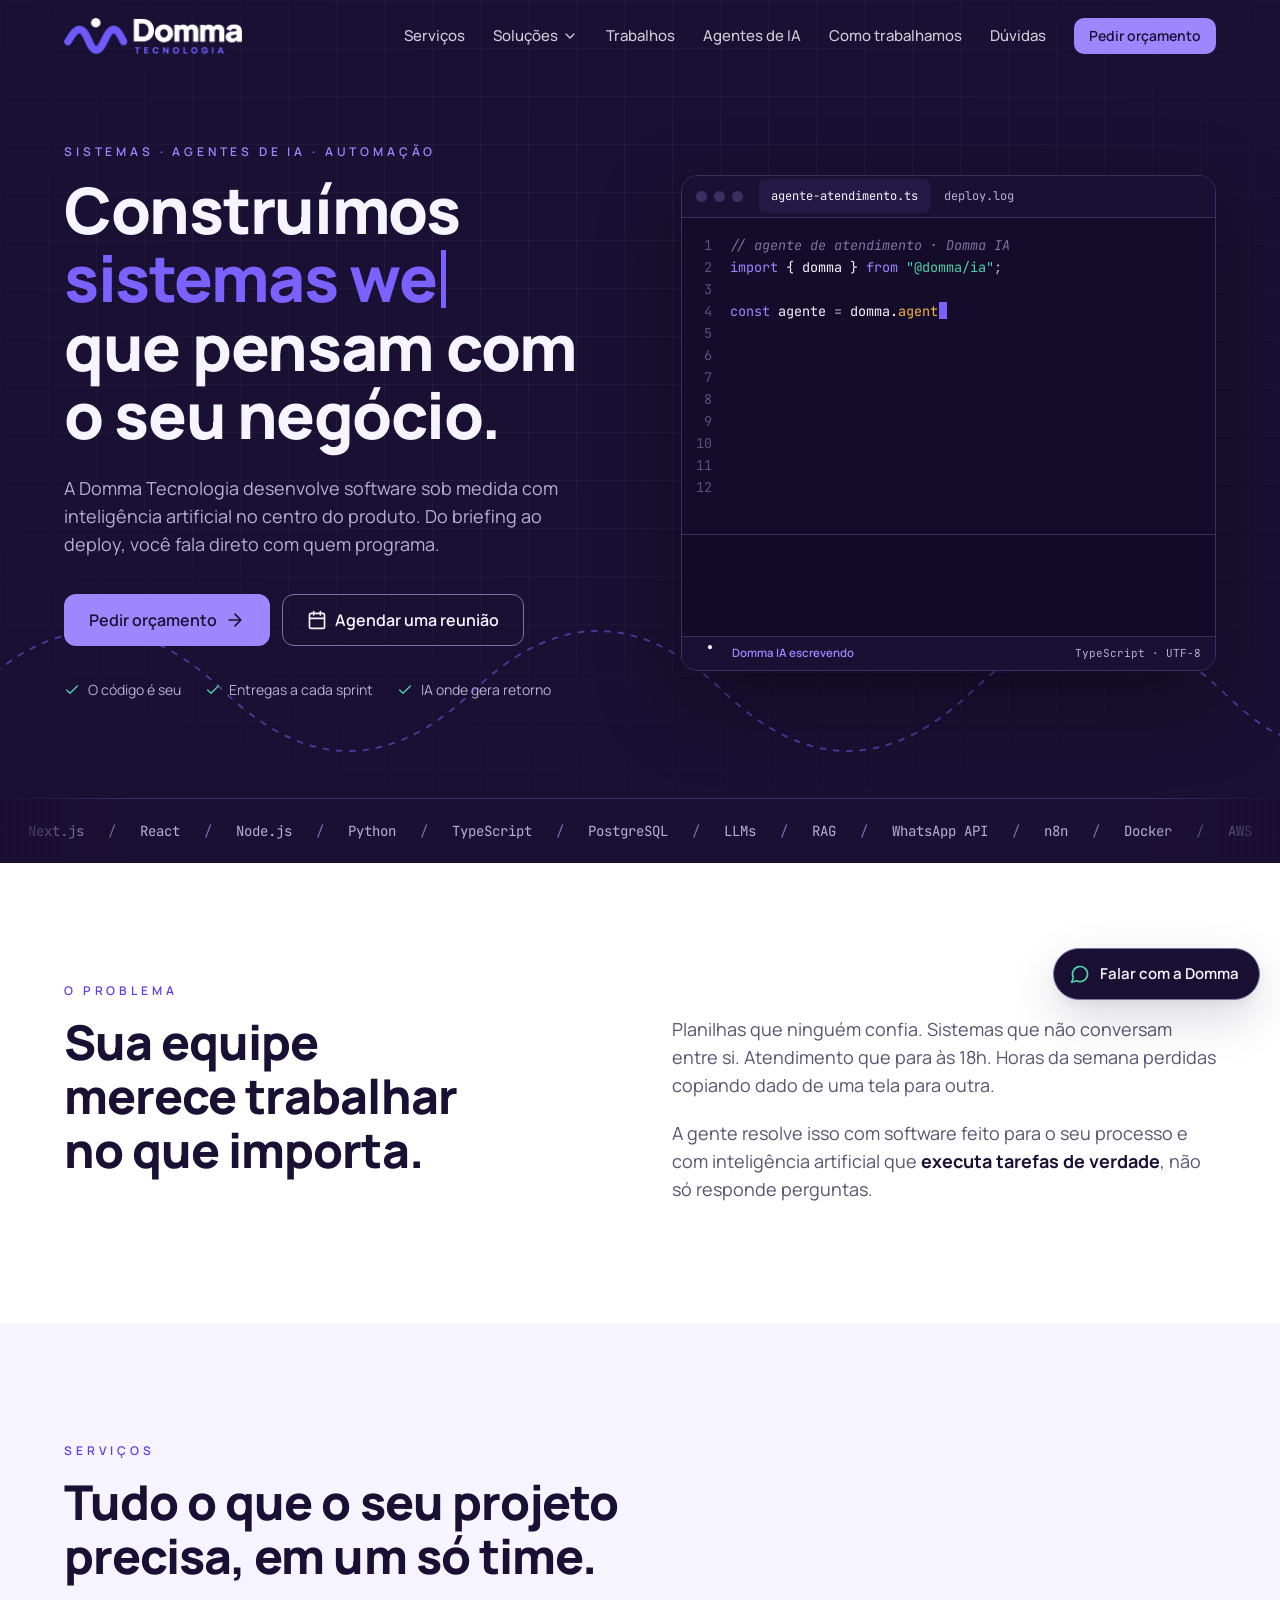
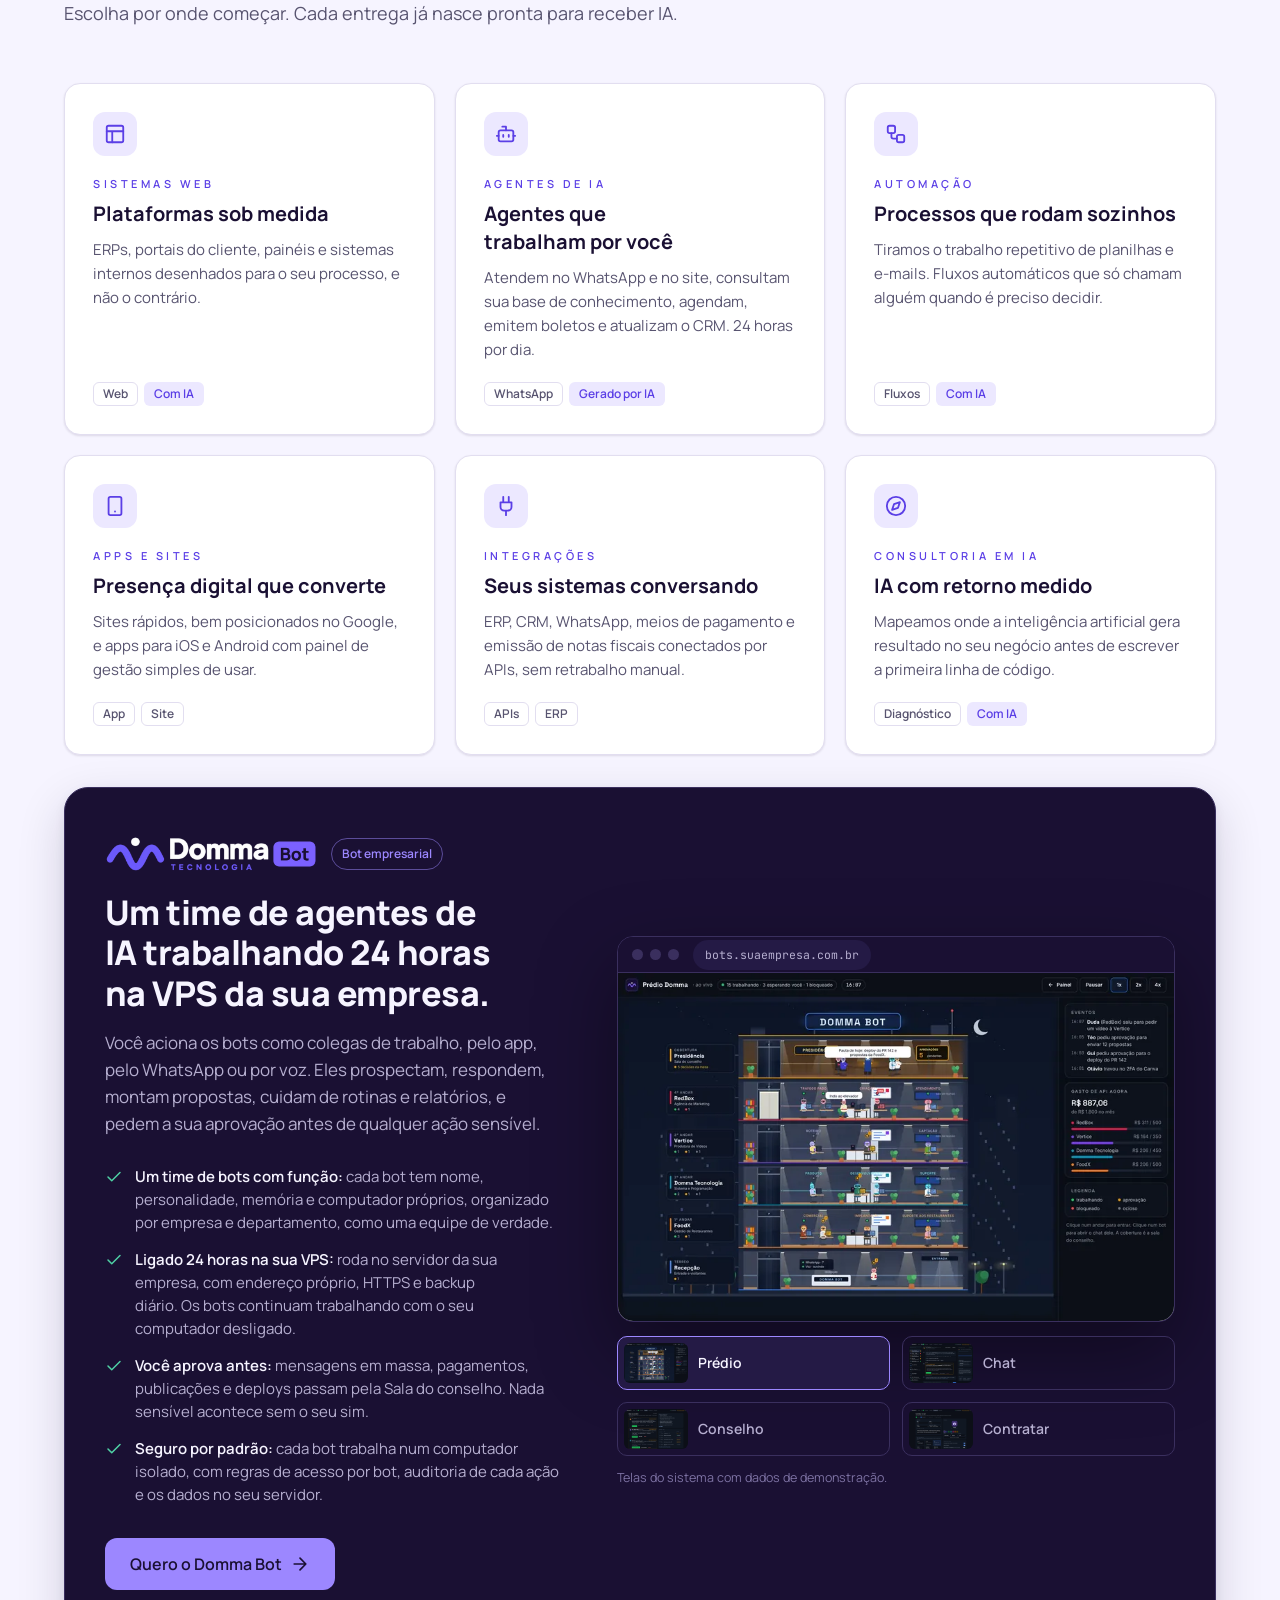
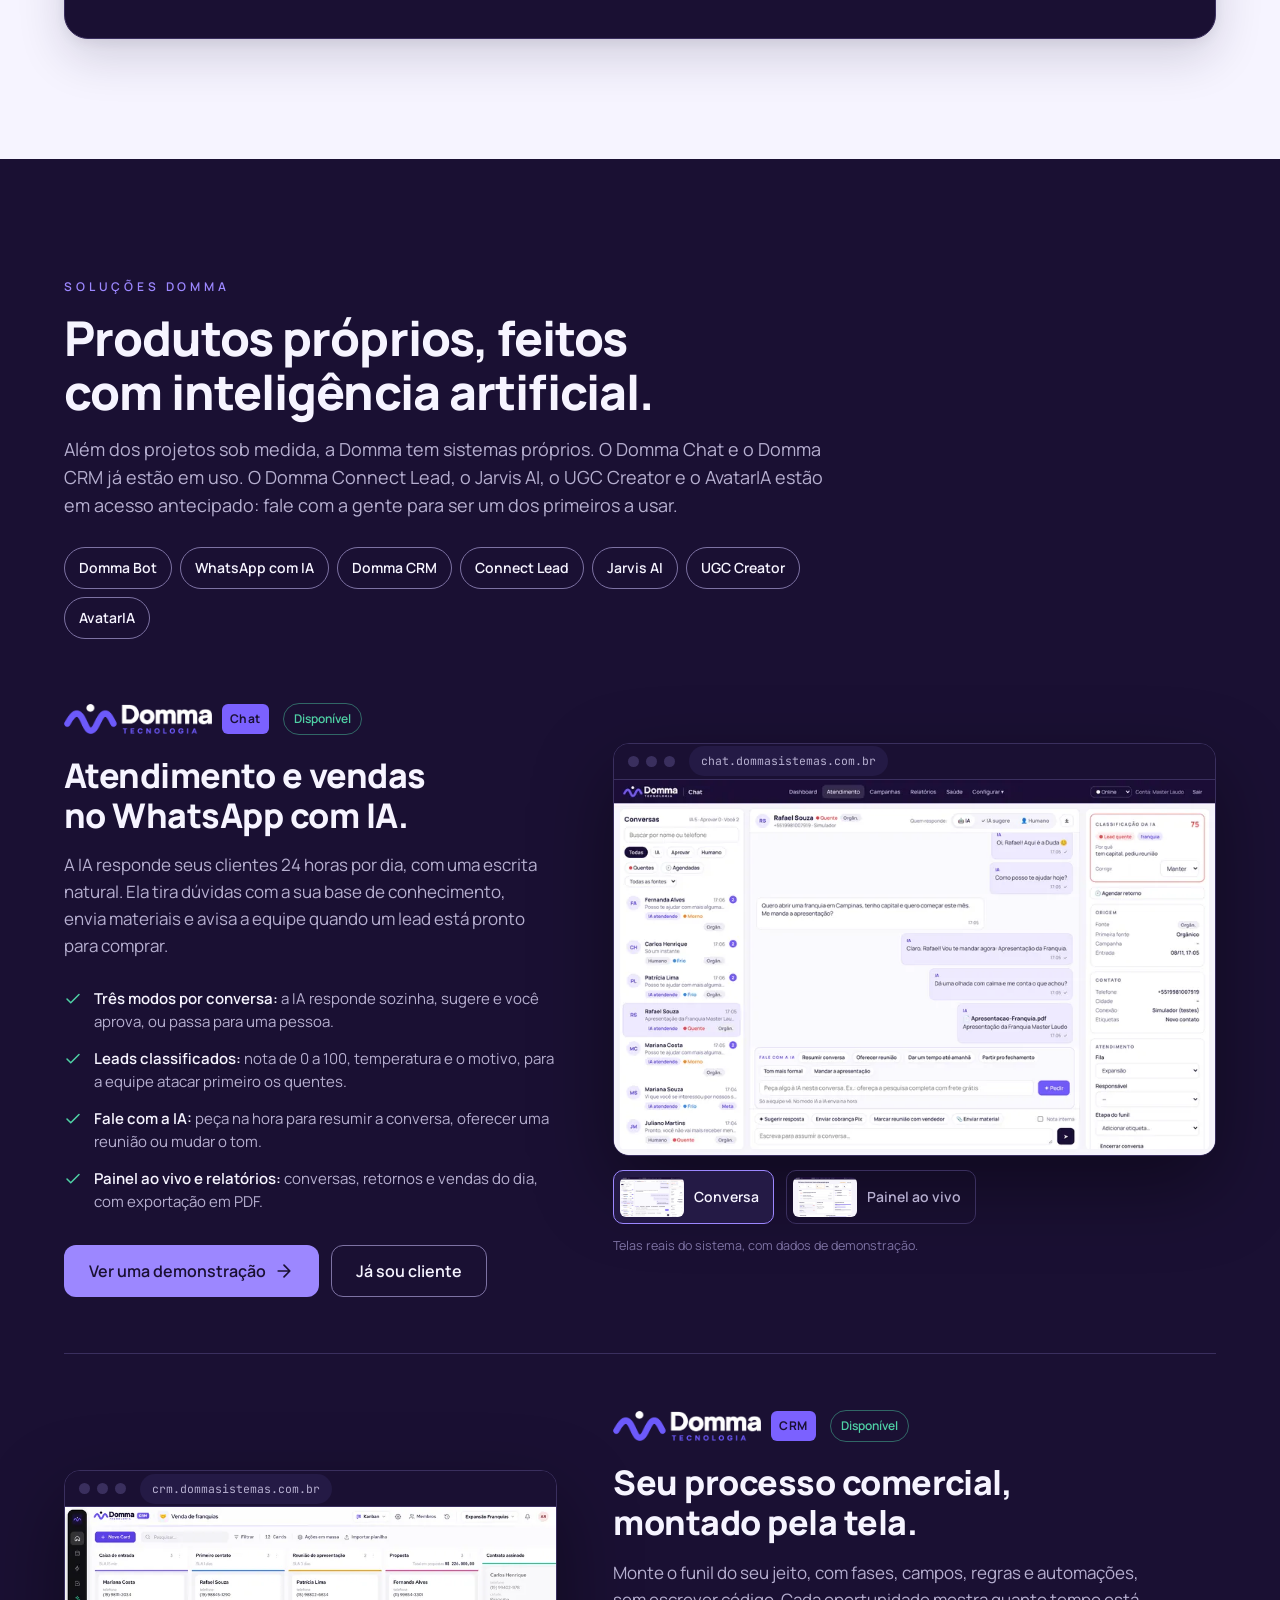
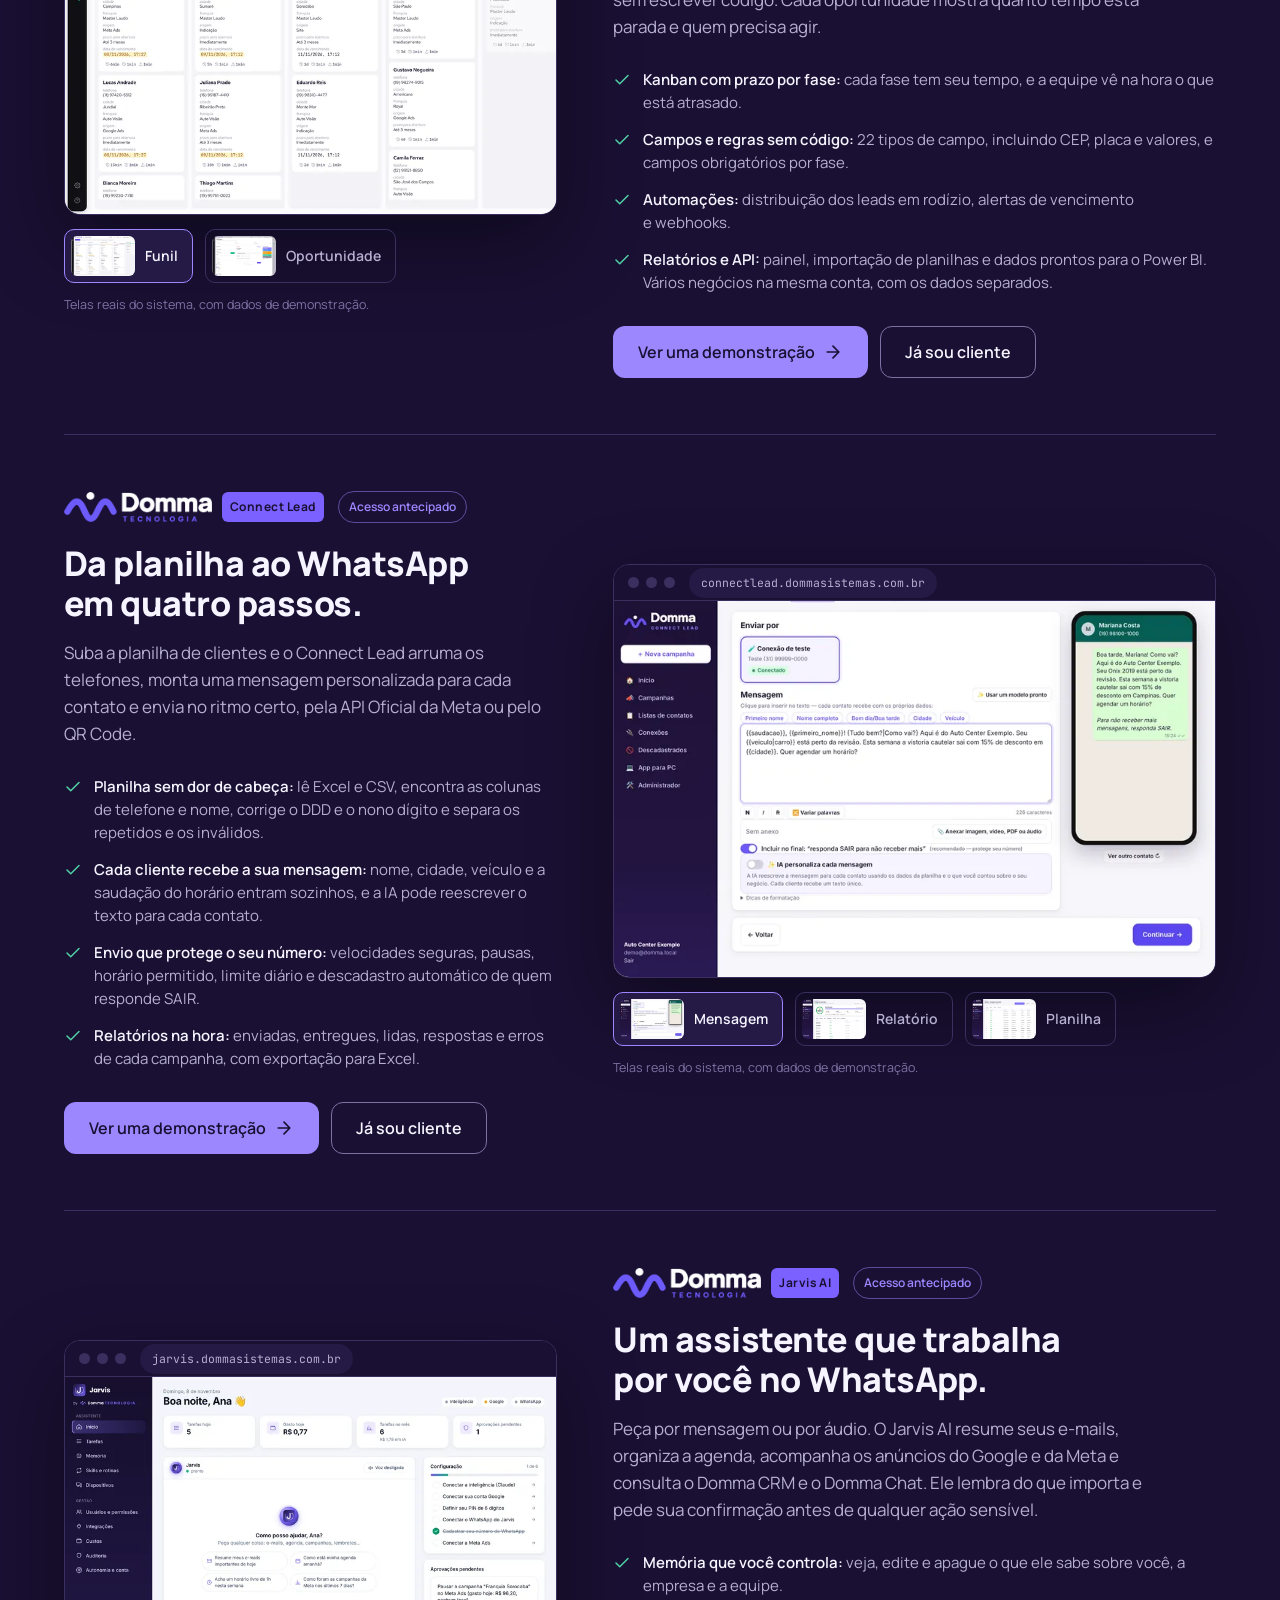
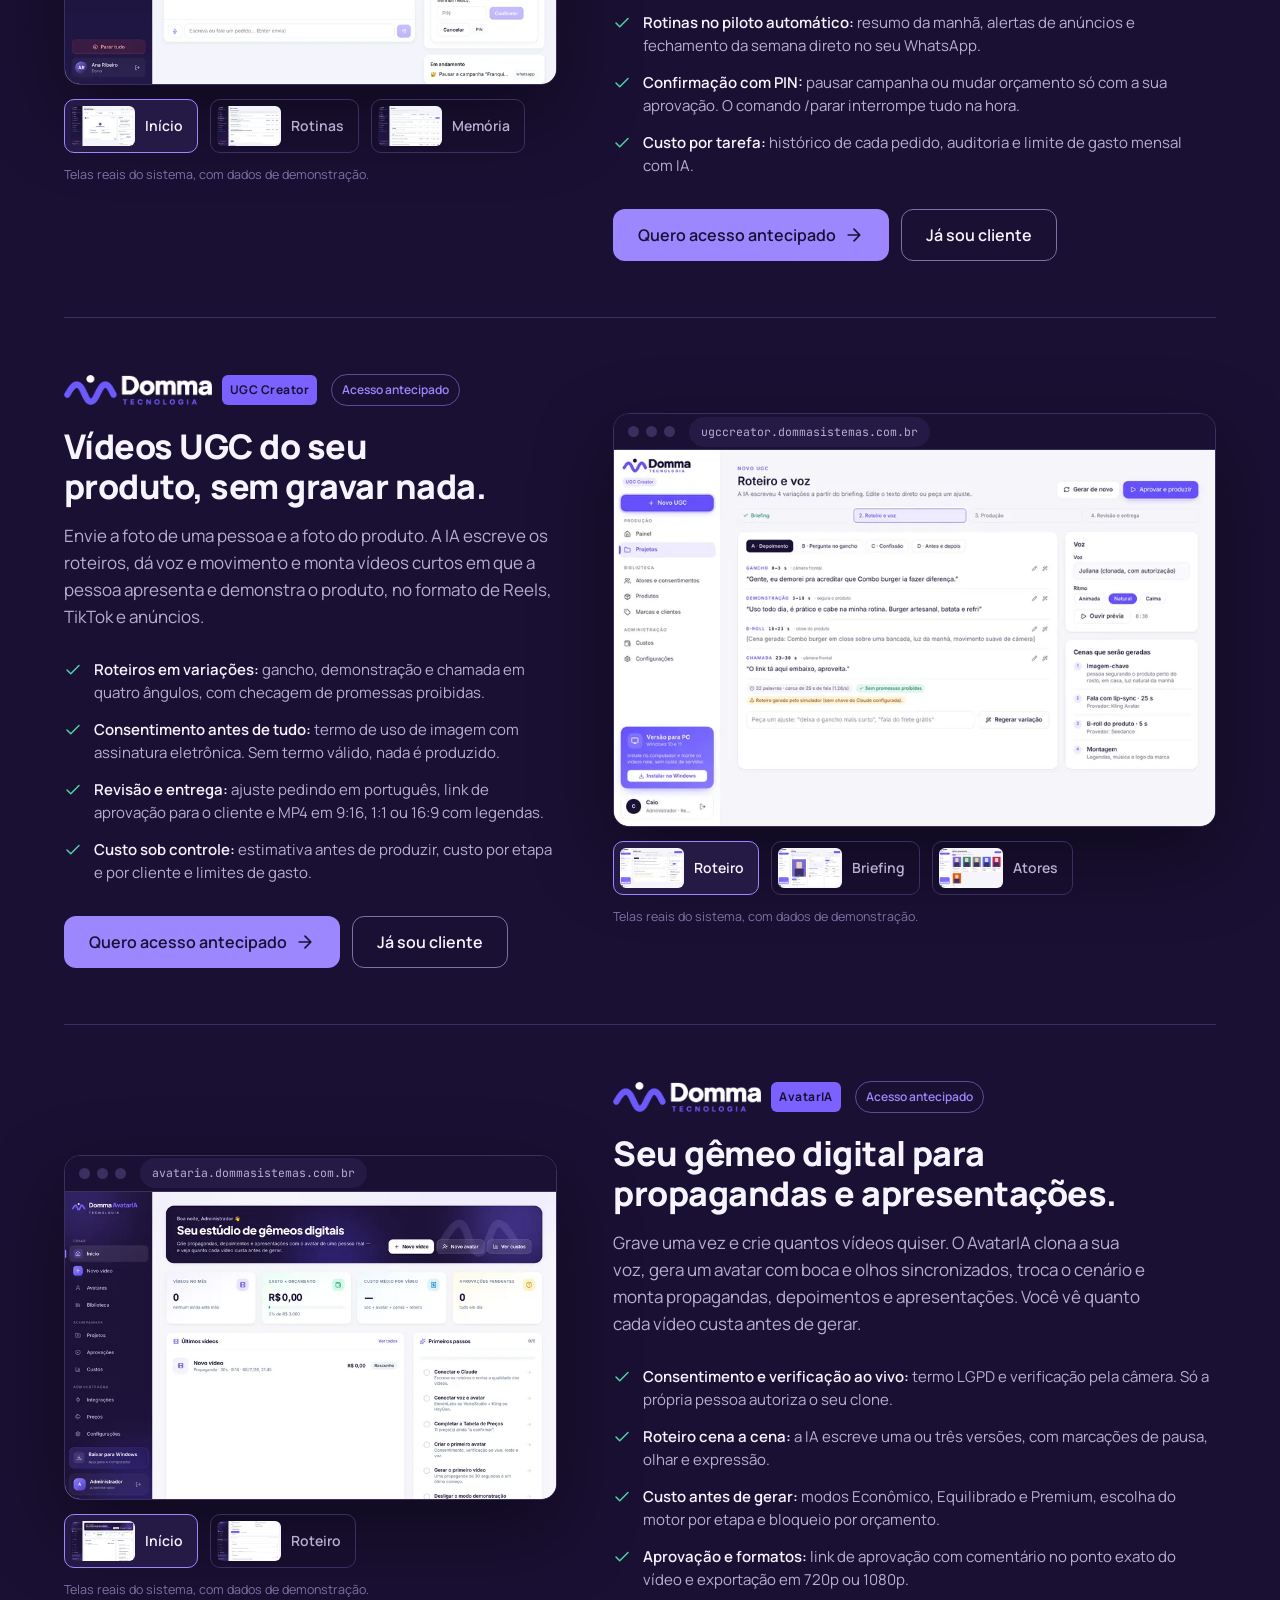
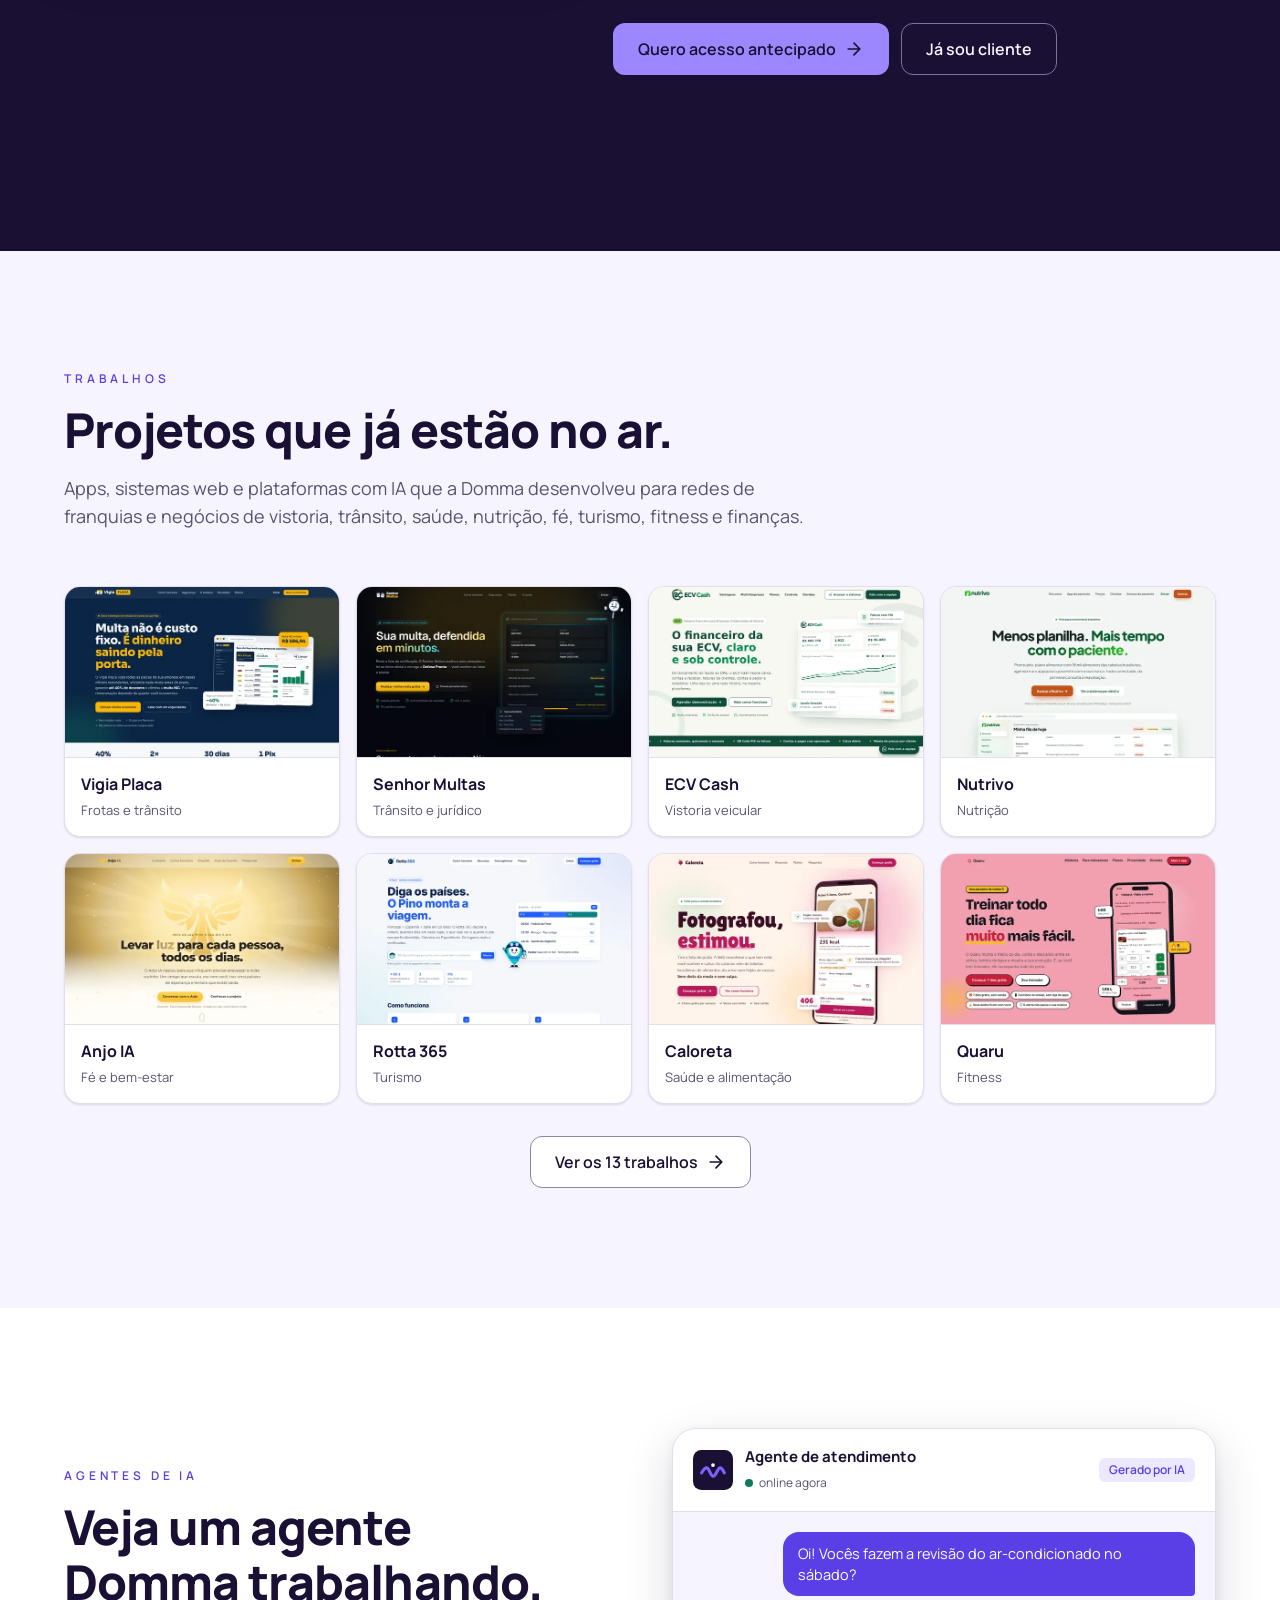
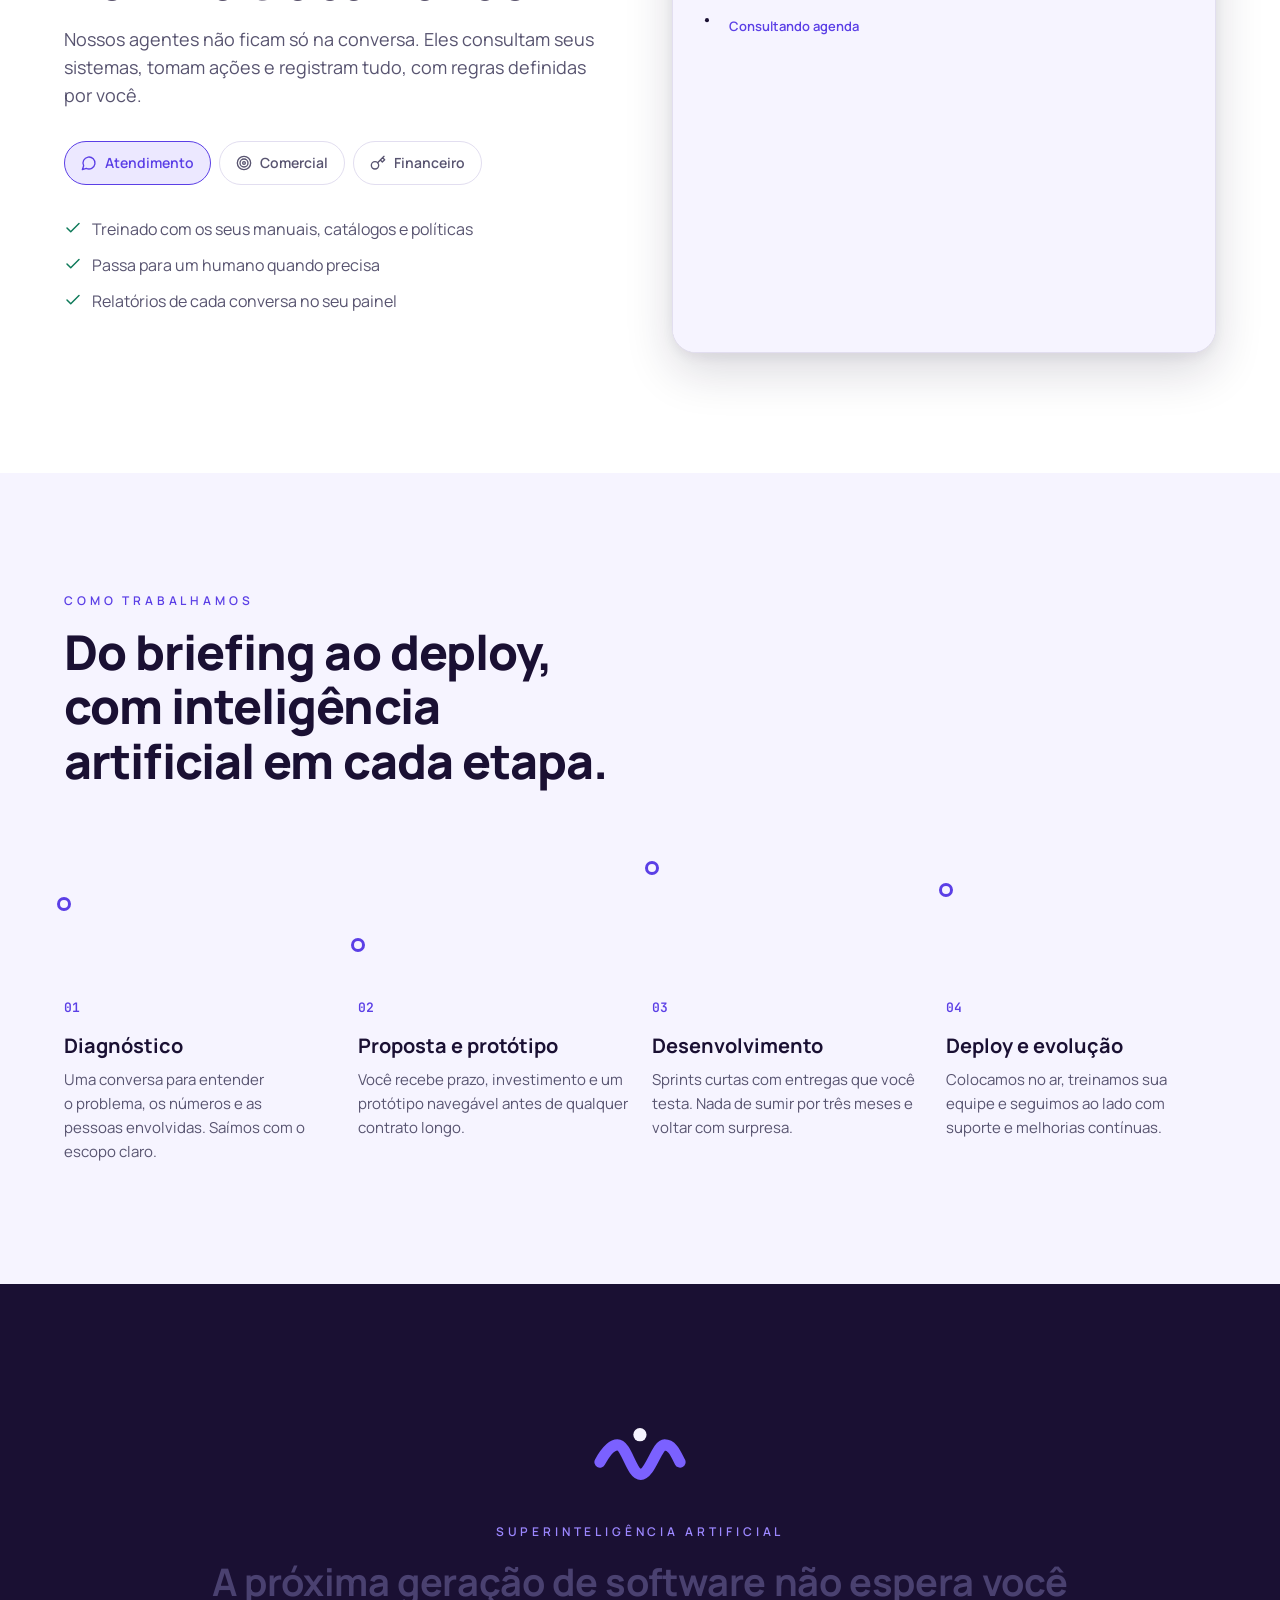
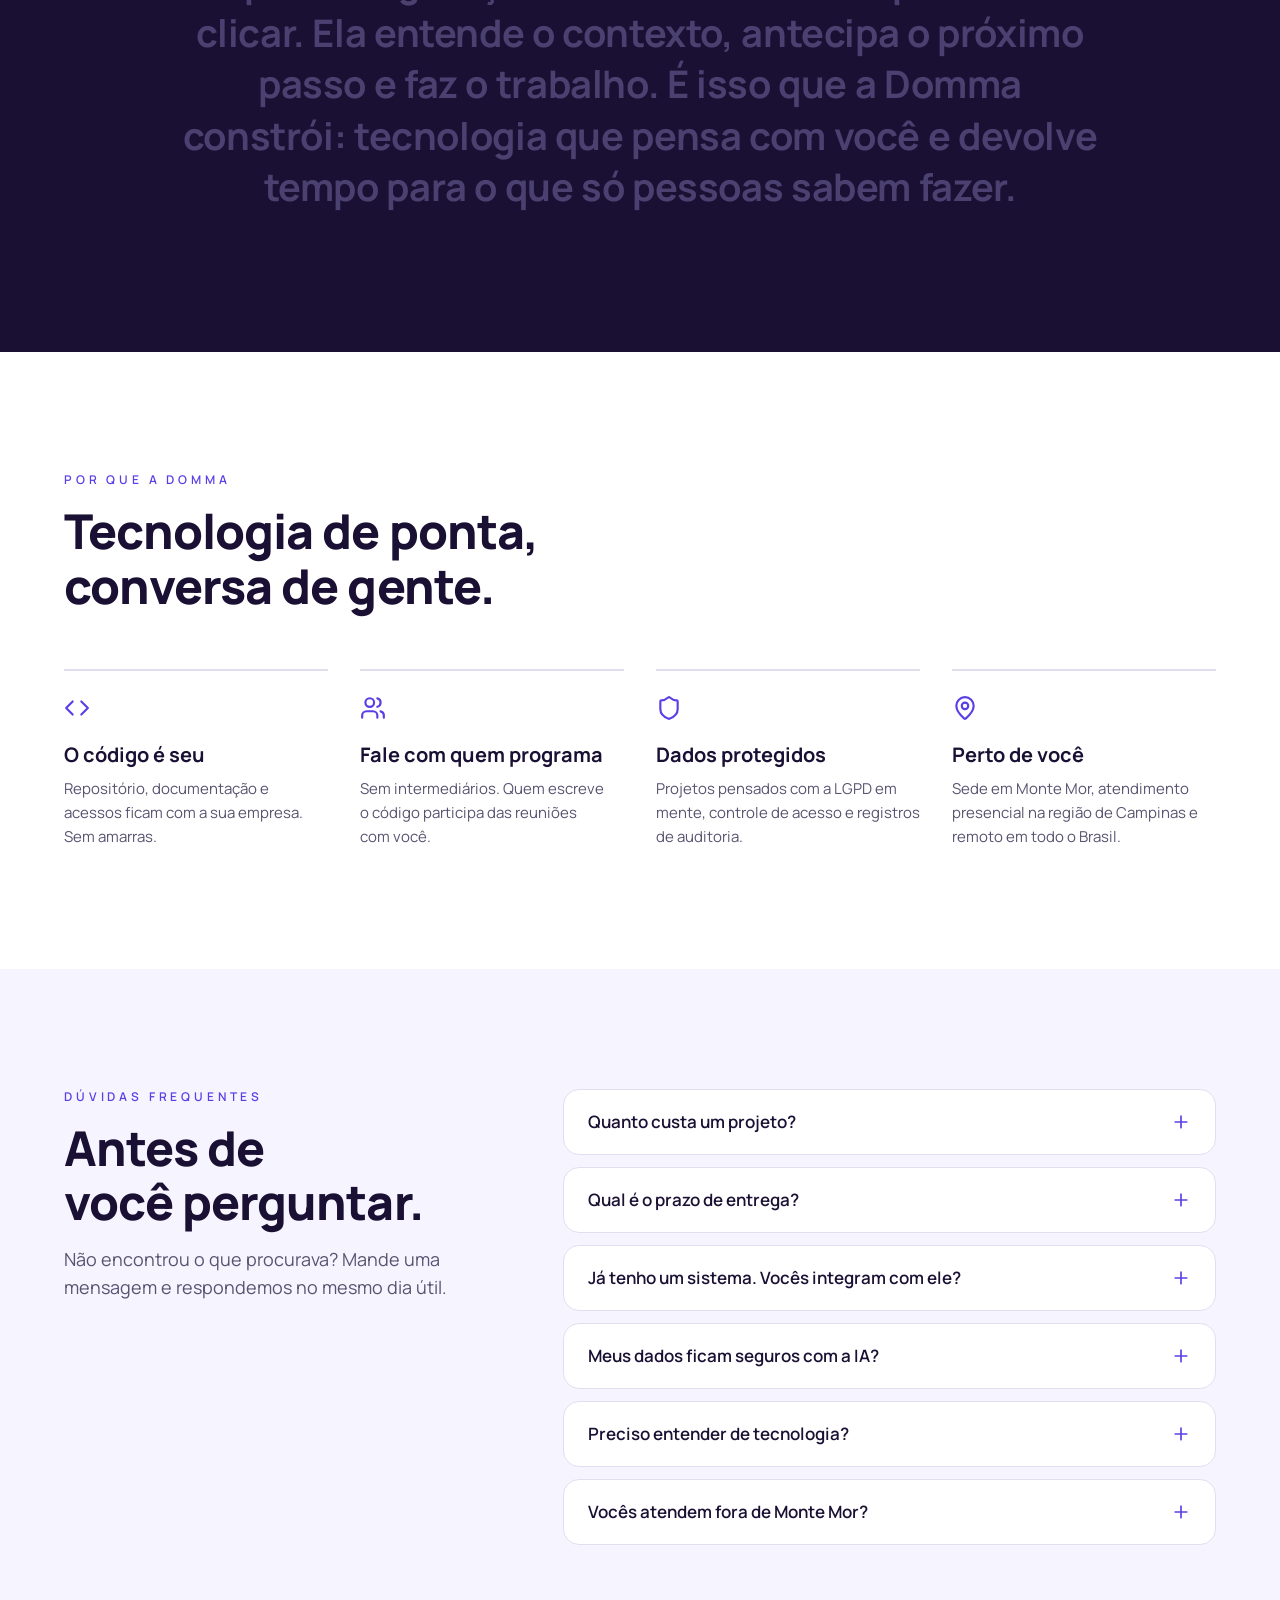
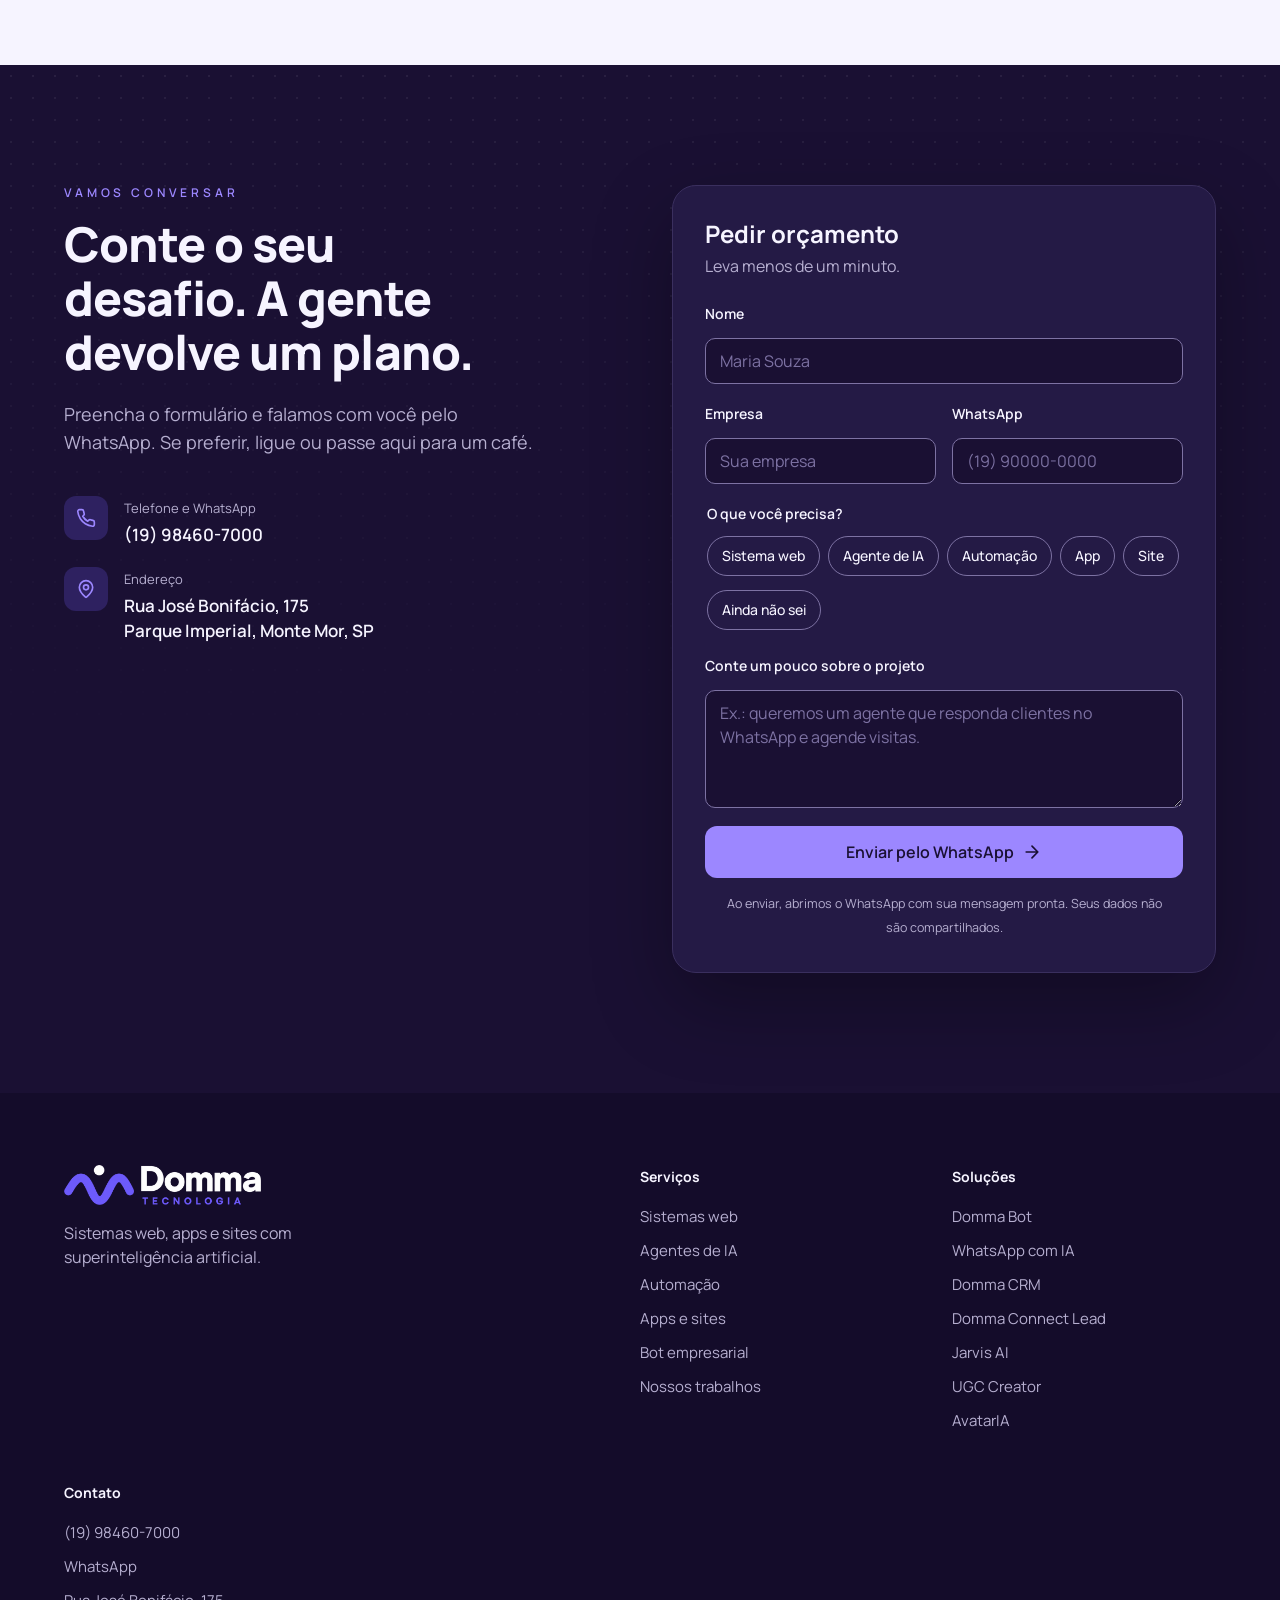
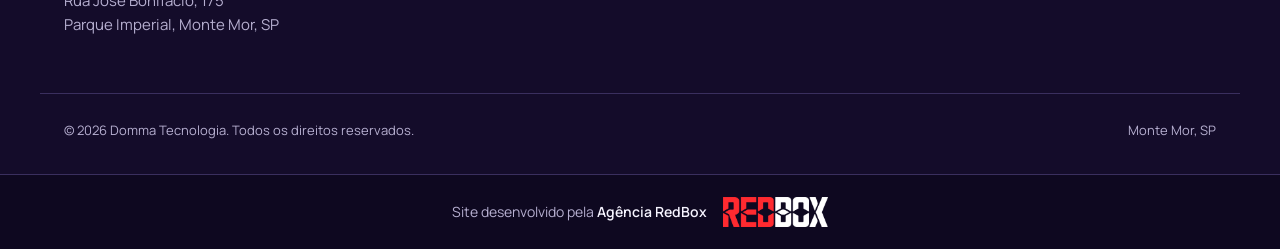
==== commit 3b5a7e00: "Usa o endereço próprio do Domma Connect Lead O link "Já sou cliente" e a moldura da foto passam a mo" ====
--- a/index.html
+++ b/index.html
@@ -388,12 +388,12 @@
             </ul>
             <div class="produto-acoes">
               <a class="btn btn-primary btn-lg" href="https://wa.me/5519984607000?text=Ol%C3%A1%2C%20Domma%21%20Quero%20uma%20demonstra%C3%A7%C3%A3o%20do%20Domma%20Connect%20Lead." target="_blank" rel="noopener">Ver uma demonstração <svg class="ic"><use href="#i-arrow"/></svg></a>
-              <a class="btn btn-secondary-inverse btn-lg" href="https://domma-connect-lead.vercel.app" target="_blank" rel="noopener">Já sou cliente</a>
+              <a class="btn btn-secondary-inverse btn-lg" href="https://connectlead.dommasistemas.com.br" target="_blank" rel="noopener">Já sou cliente</a>
             </div>
           </div>
           <figure class="produto-galeria" data-galeria>
             <div class="janela">
-              <div class="janela-barra"><span class="dots"><i></i><i></i><i></i></span><span class="janela-url mono">domma-connect-lead.vercel.app</span></div>
+              <div class="janela-barra"><span class="dots"><i></i><i></i><i></i></span><span class="janela-url mono">connectlead.dommasistemas.com.br</span></div>
               <img class="janela-img" src="assets/solucoes/connect-mensagem.webp" srcset="assets/solucoes/connect-mensagem-800.webp 800w, assets/solucoes/connect-mensagem.webp 1600w" sizes="(max-width: 1024px) 100vw, 620px" width="1600" height="1000" alt="Domma Connect Lead: mensagem com variáveis e a prévia no celular mostrando o texto pronto para a cliente Mariana" loading="lazy">
             </div>
             <div class="galeria-thumbs" role="group" aria-label="Telas do Domma Connect Lead">
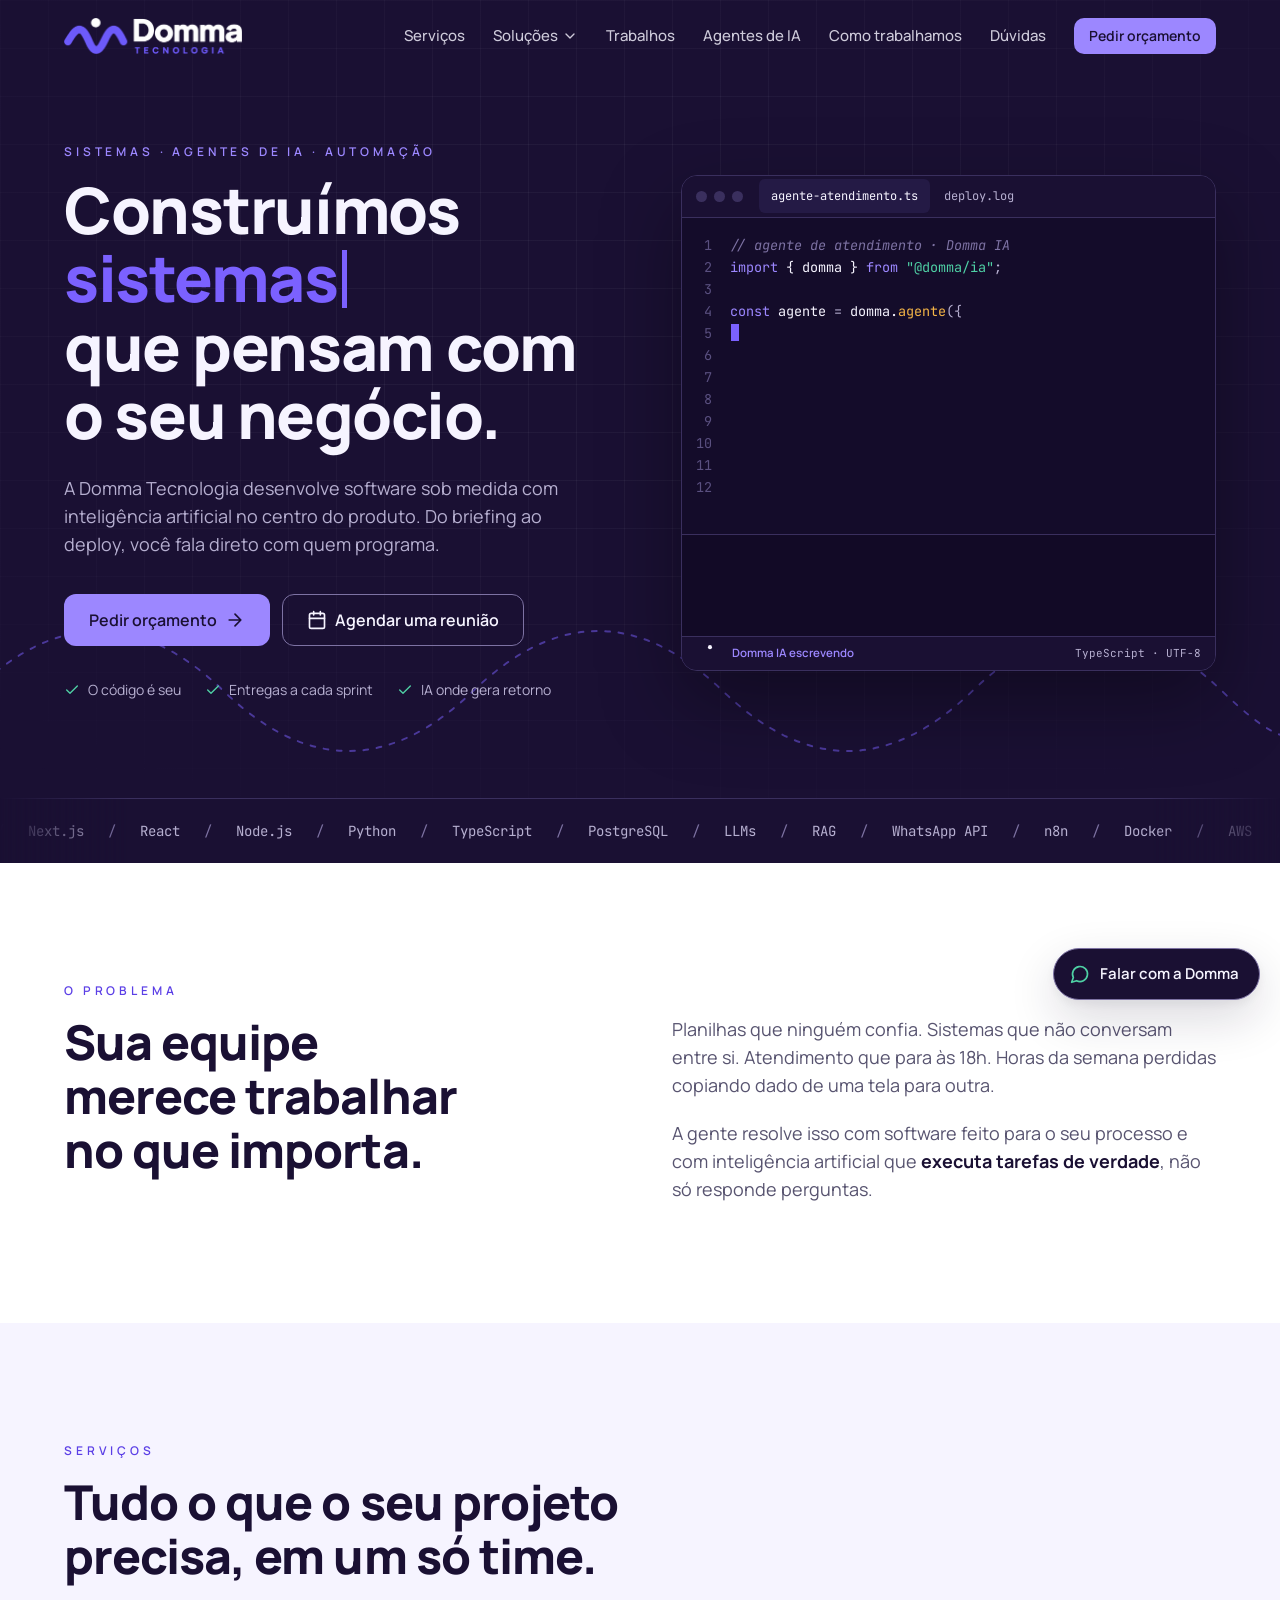
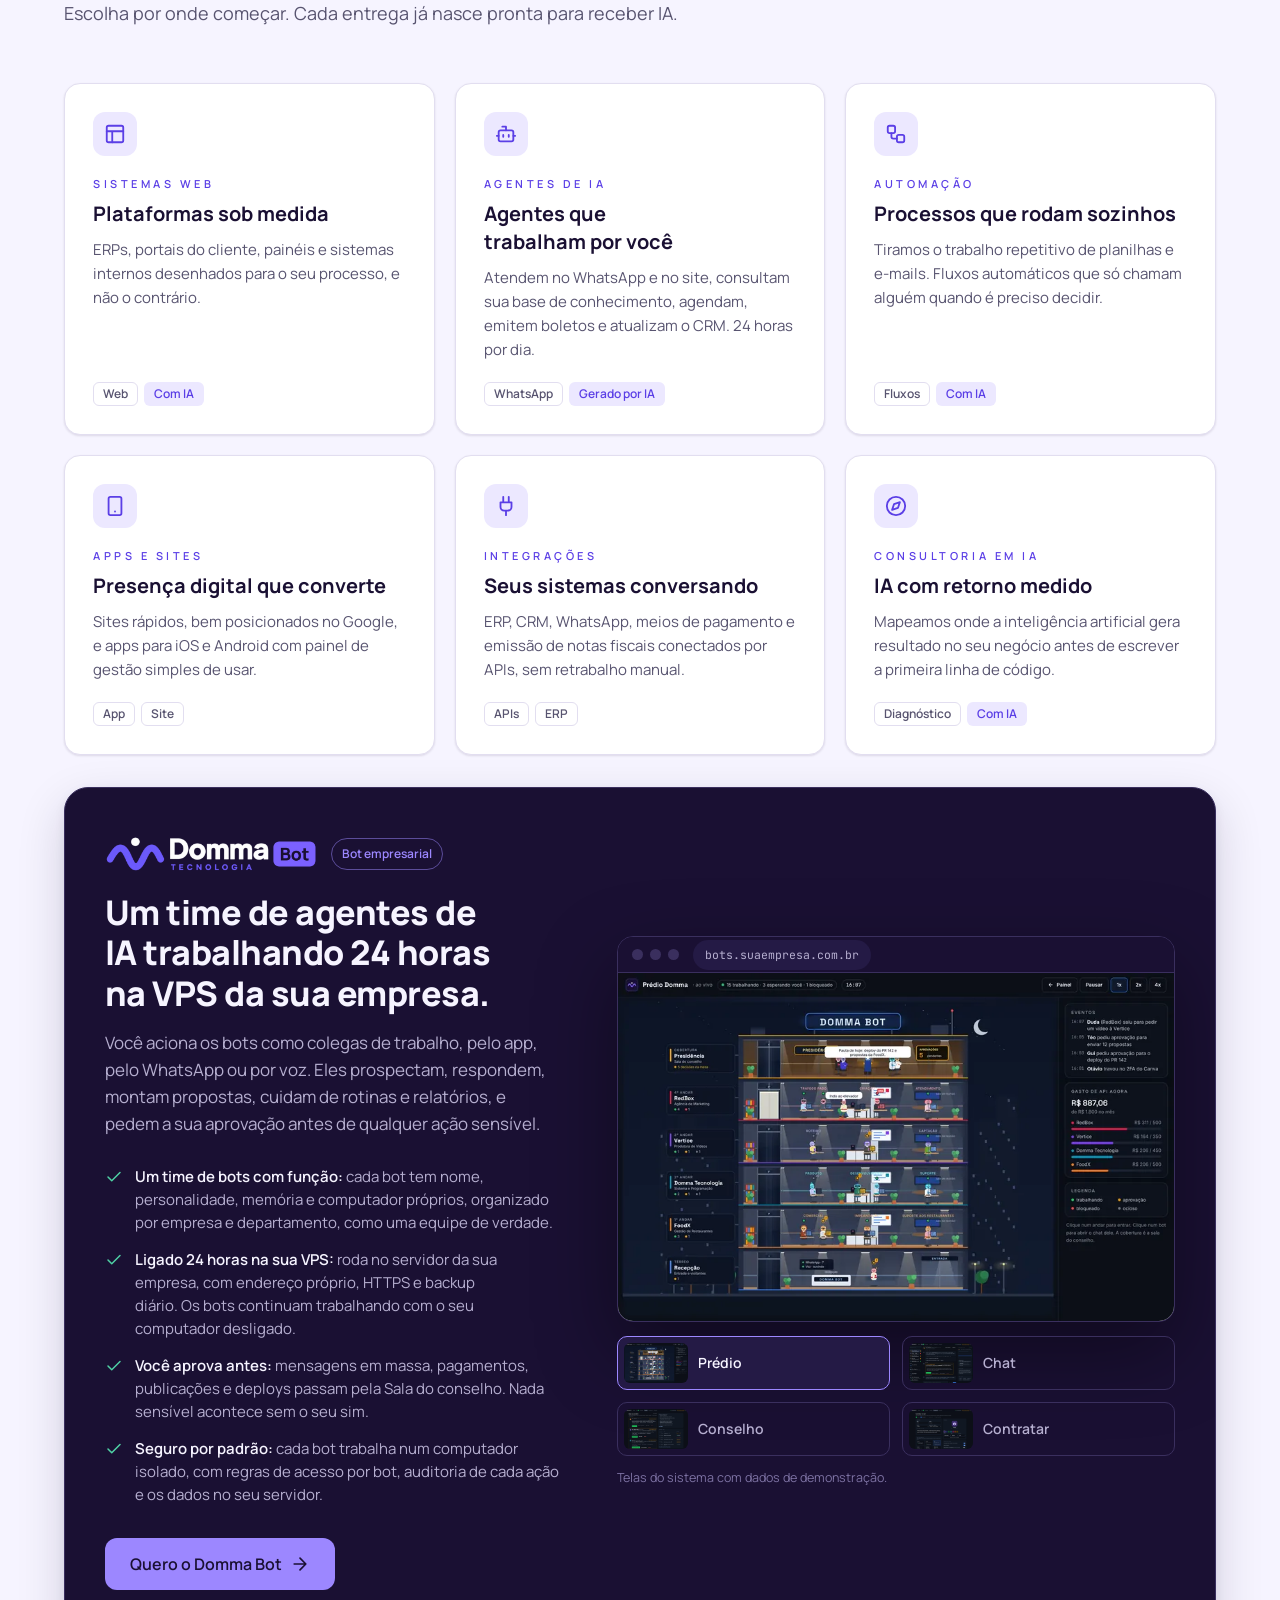
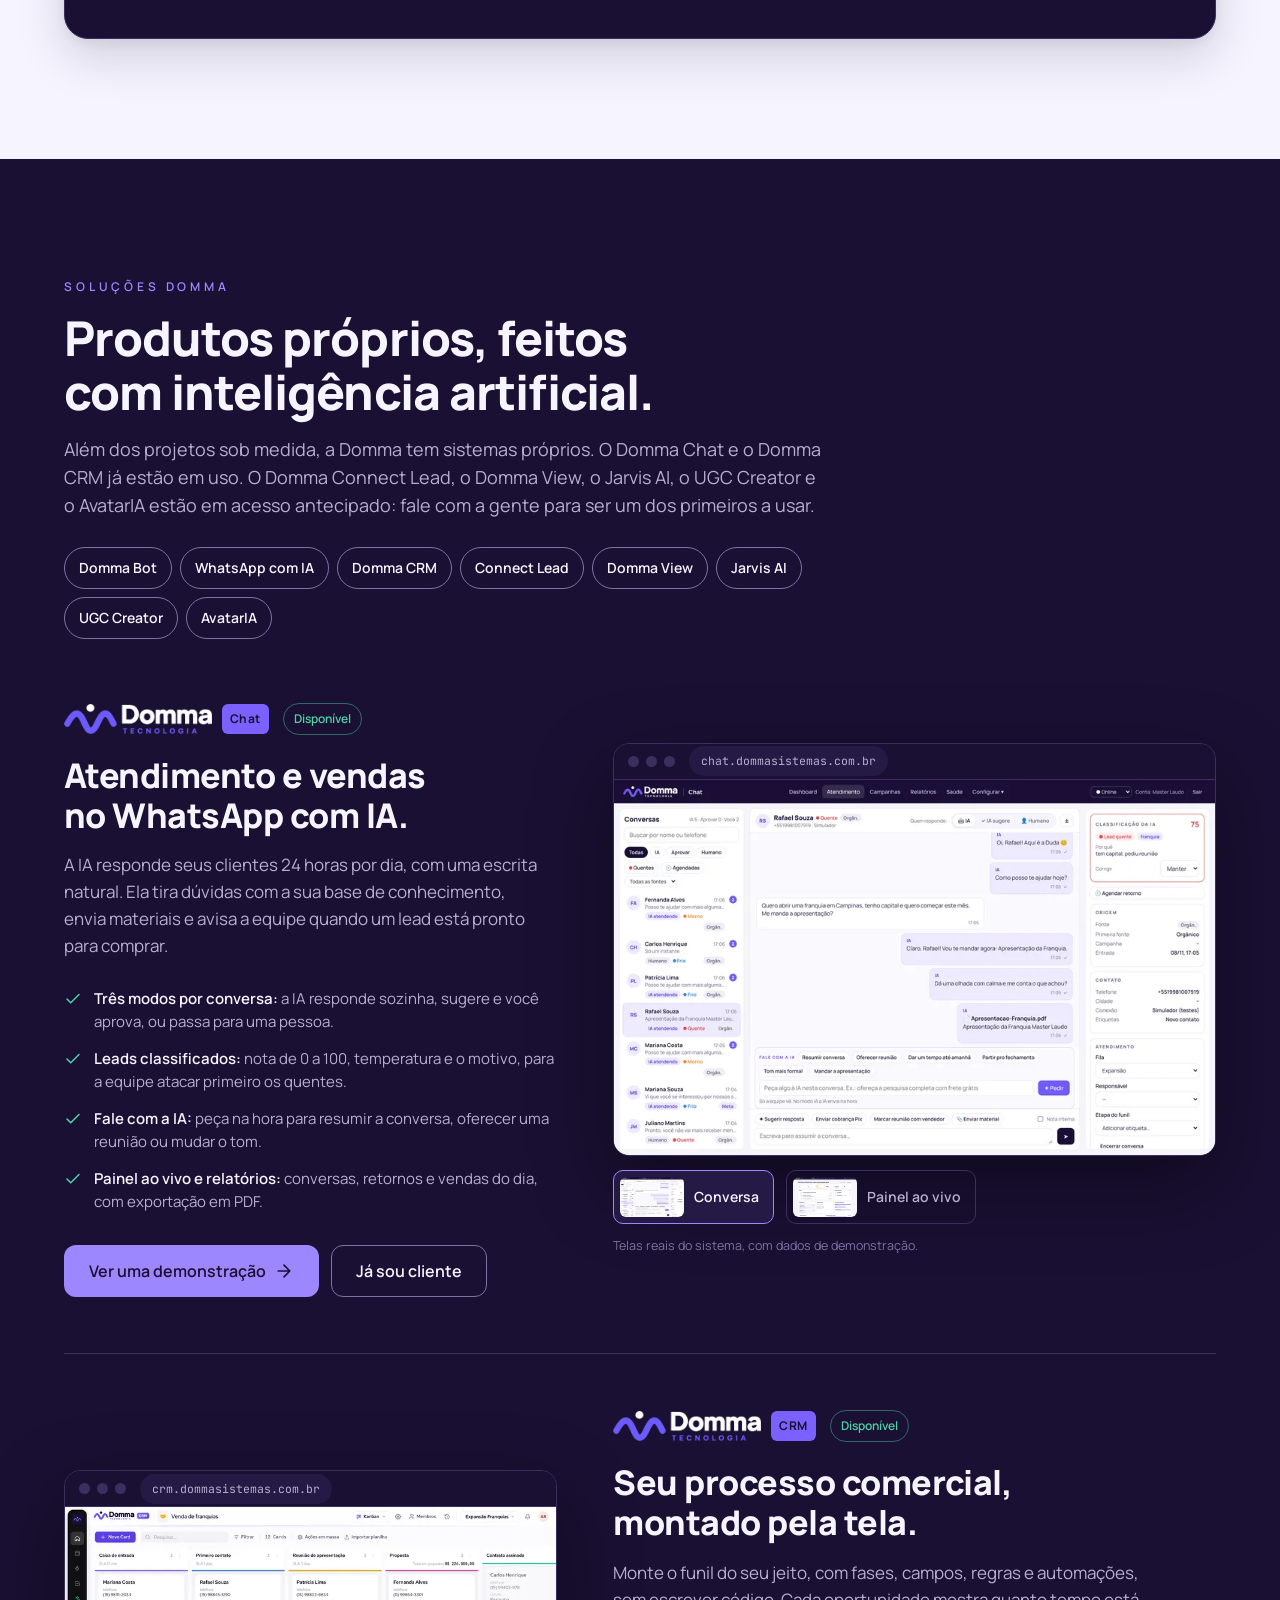
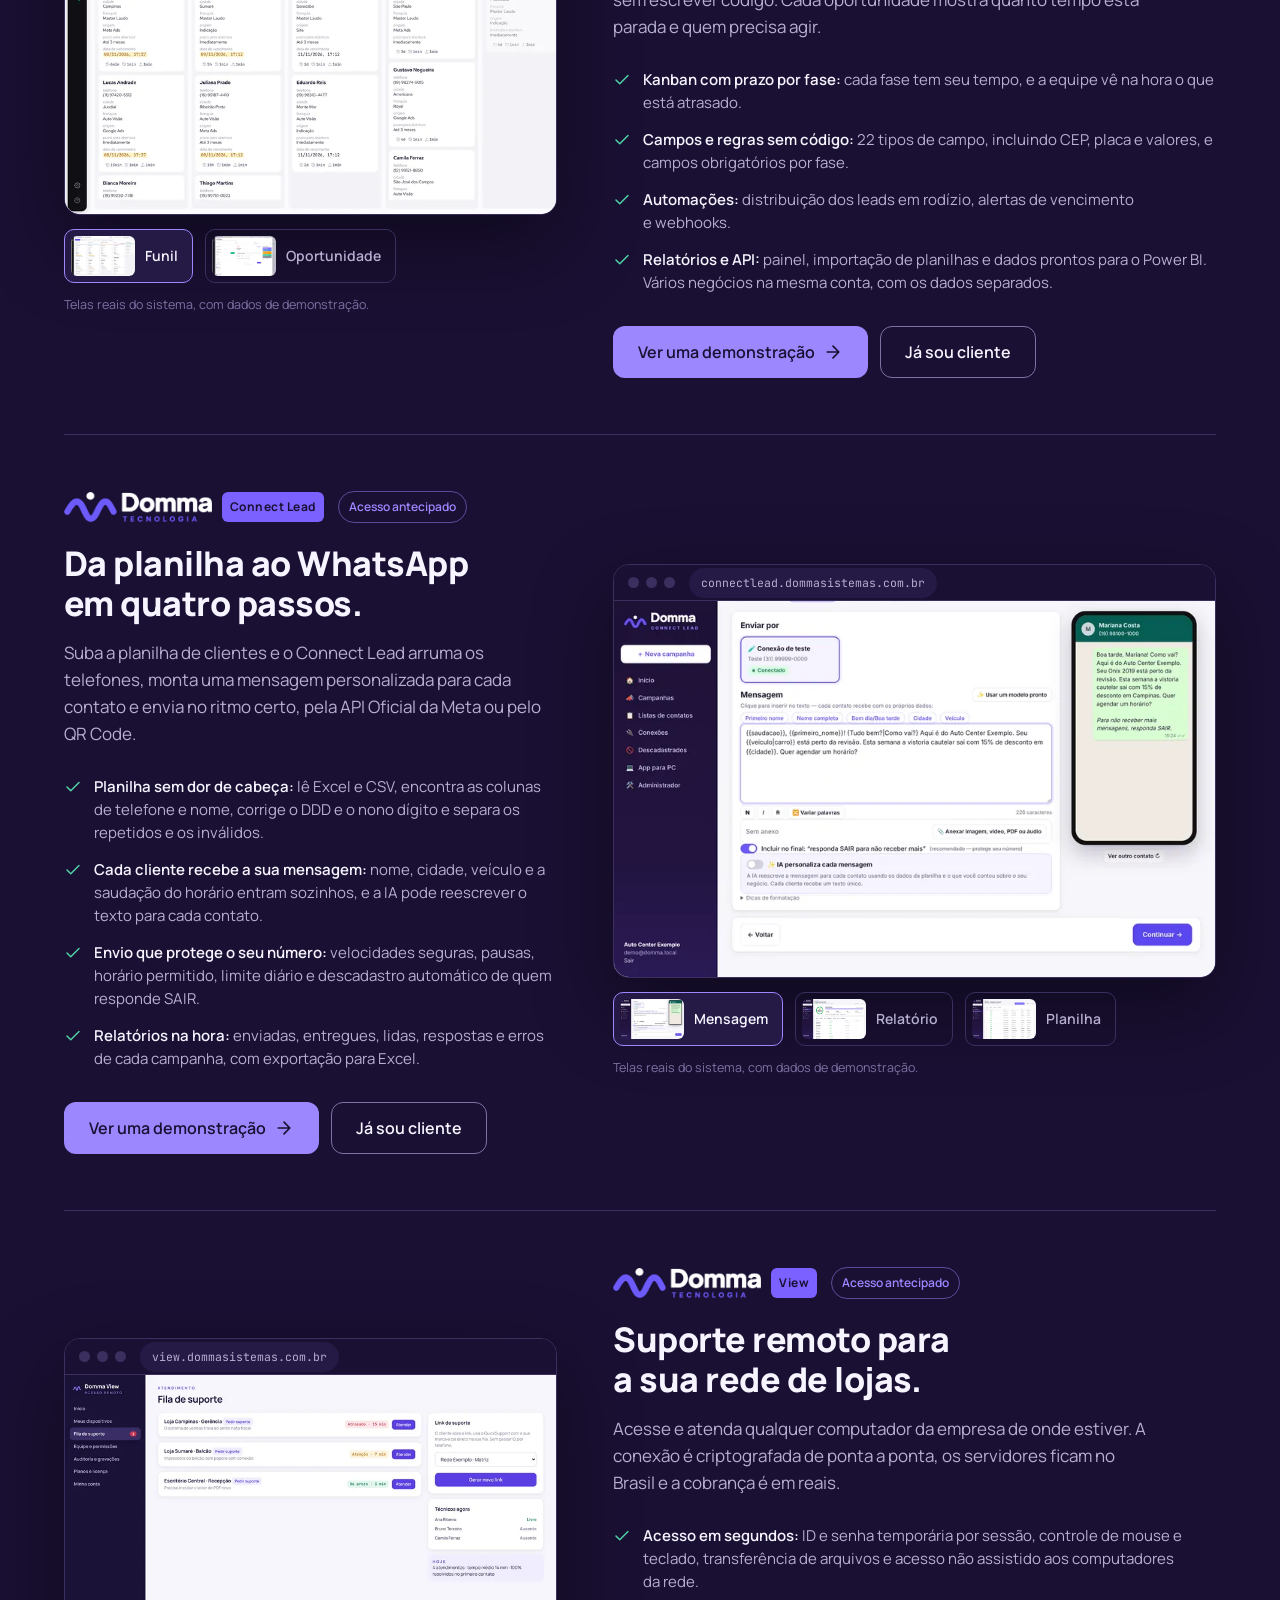
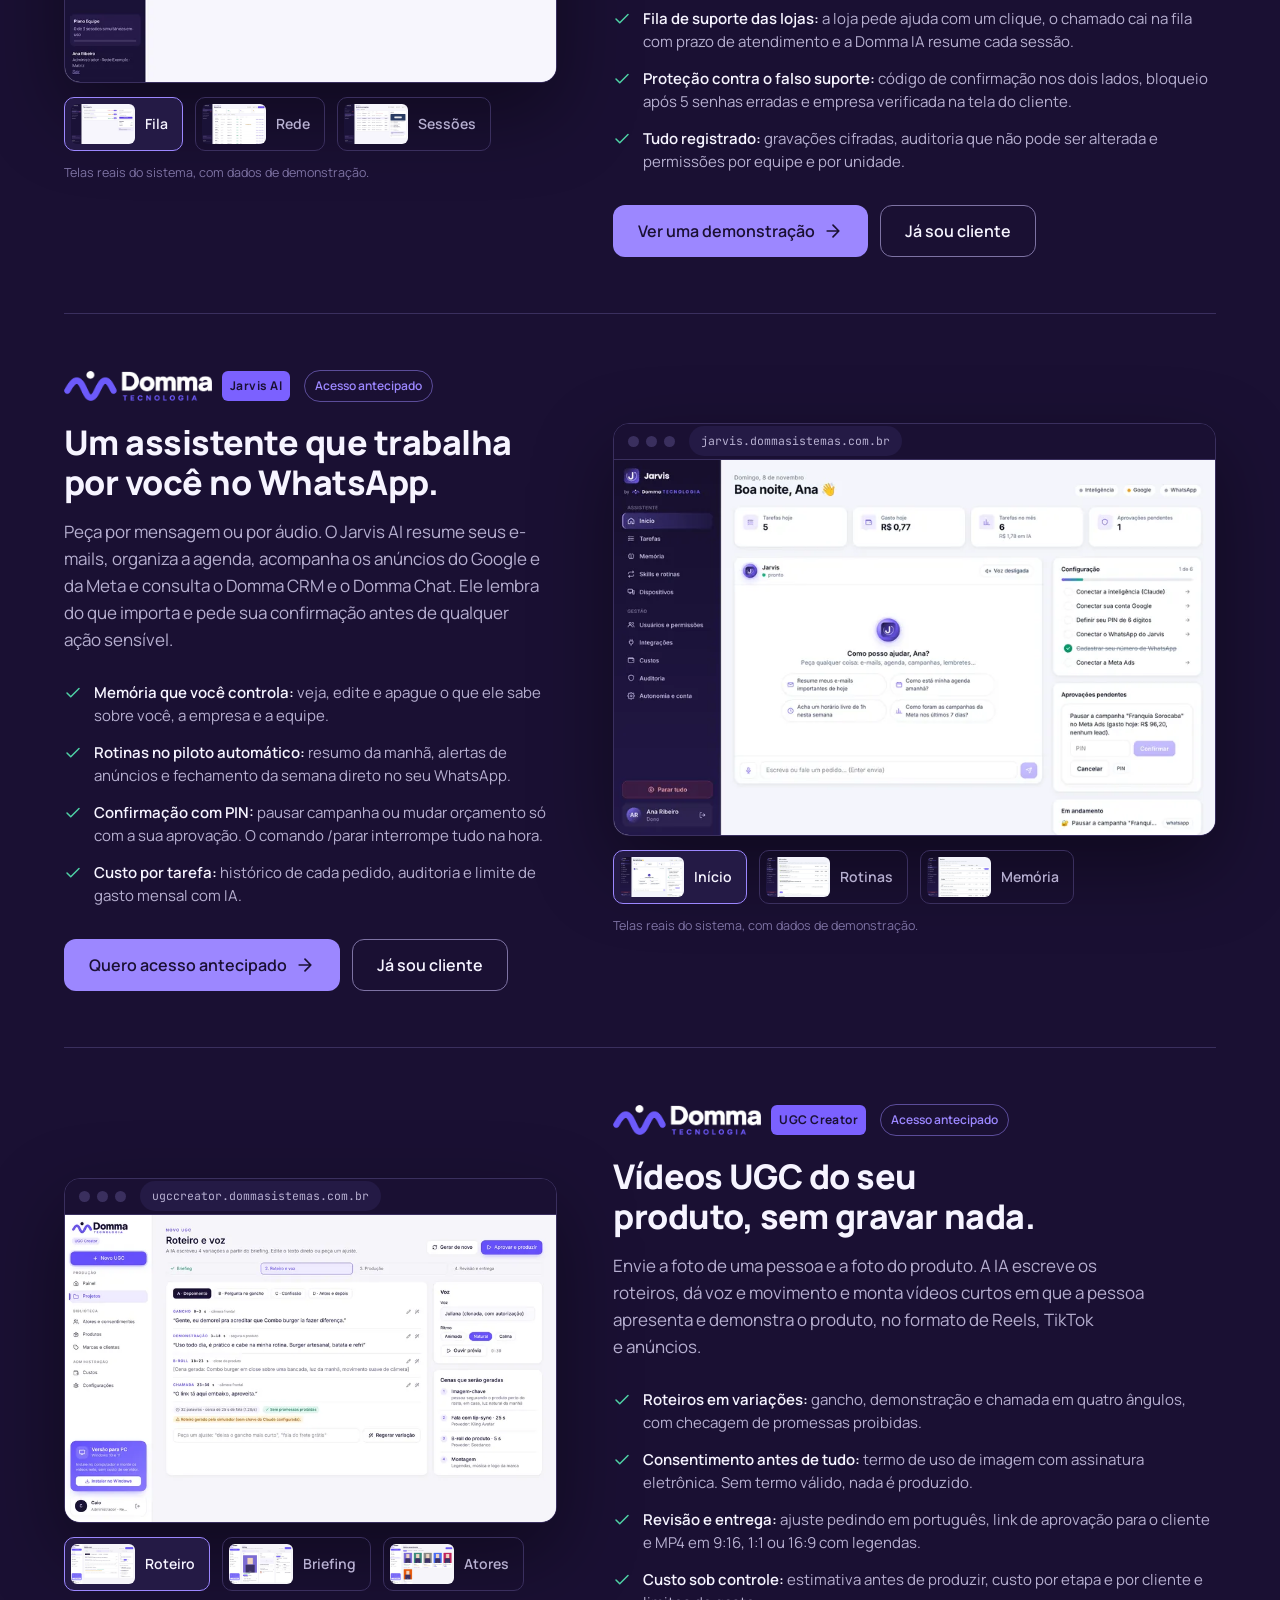
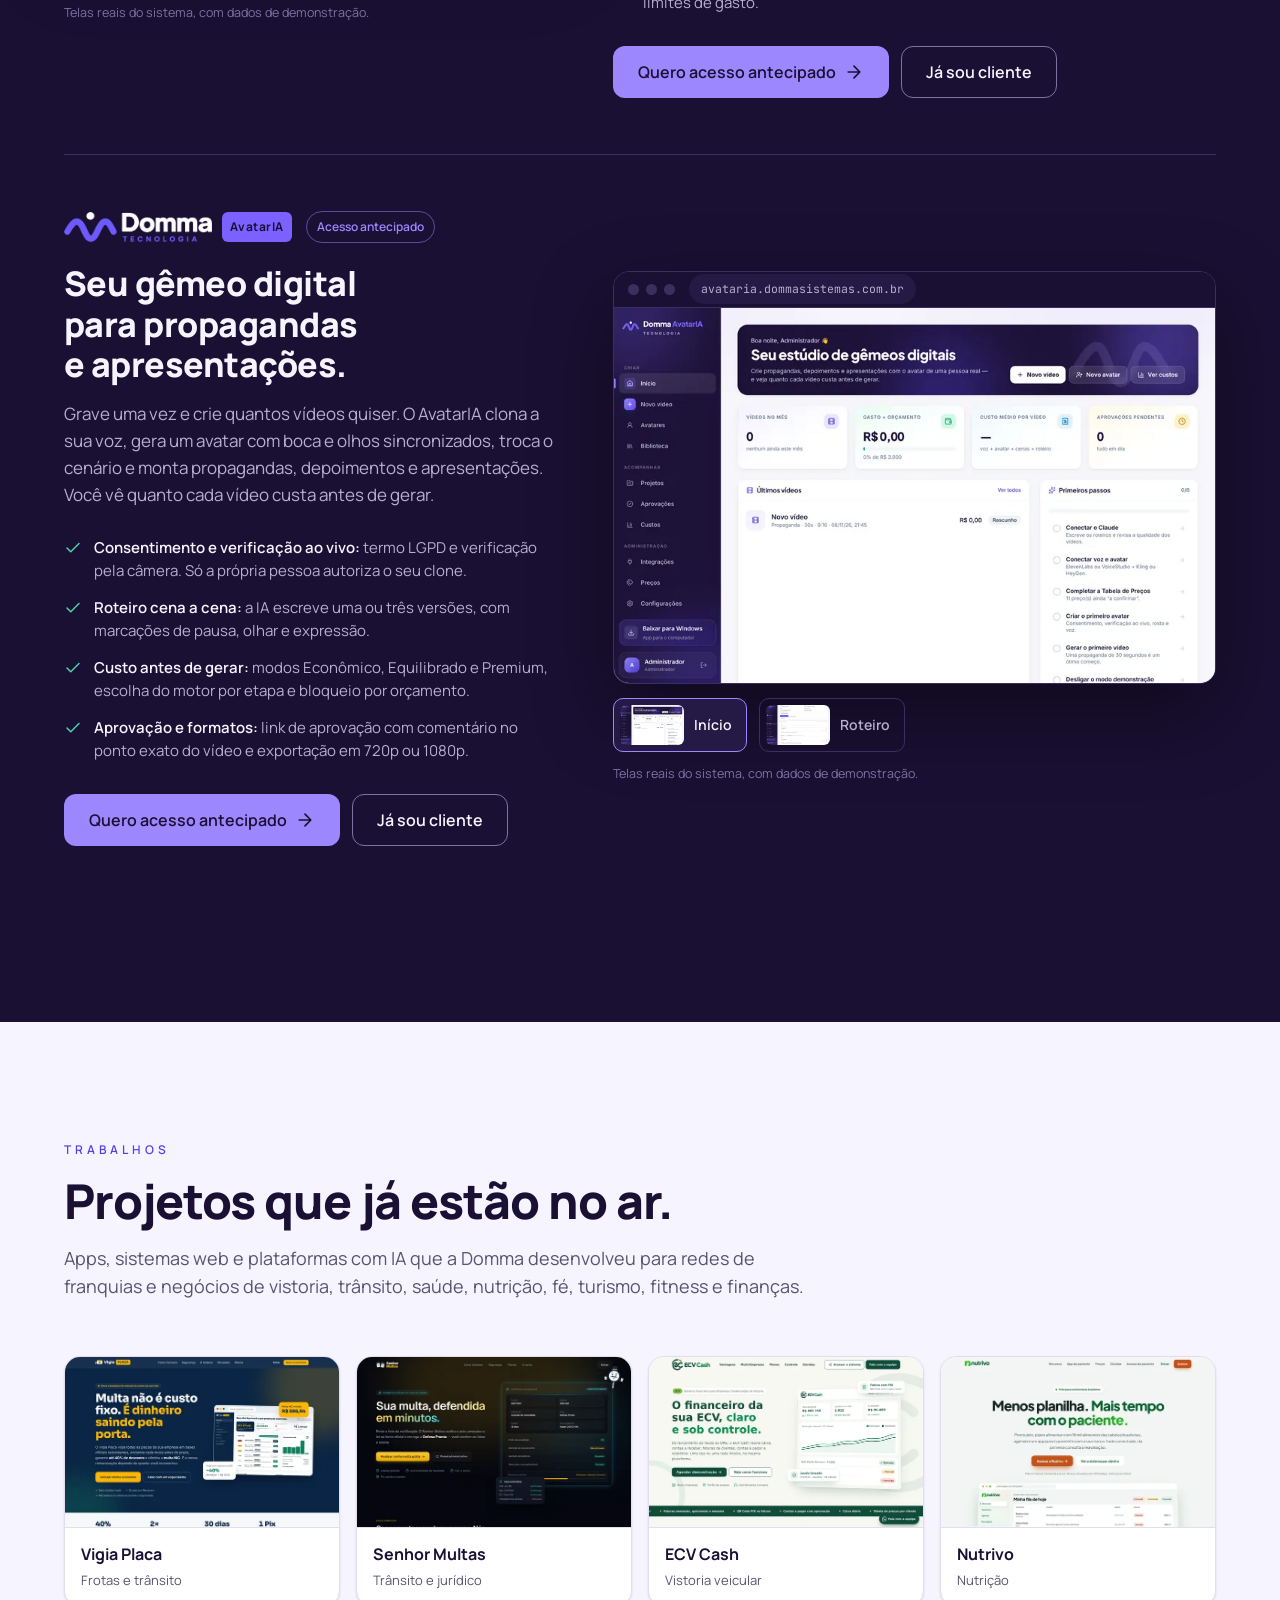
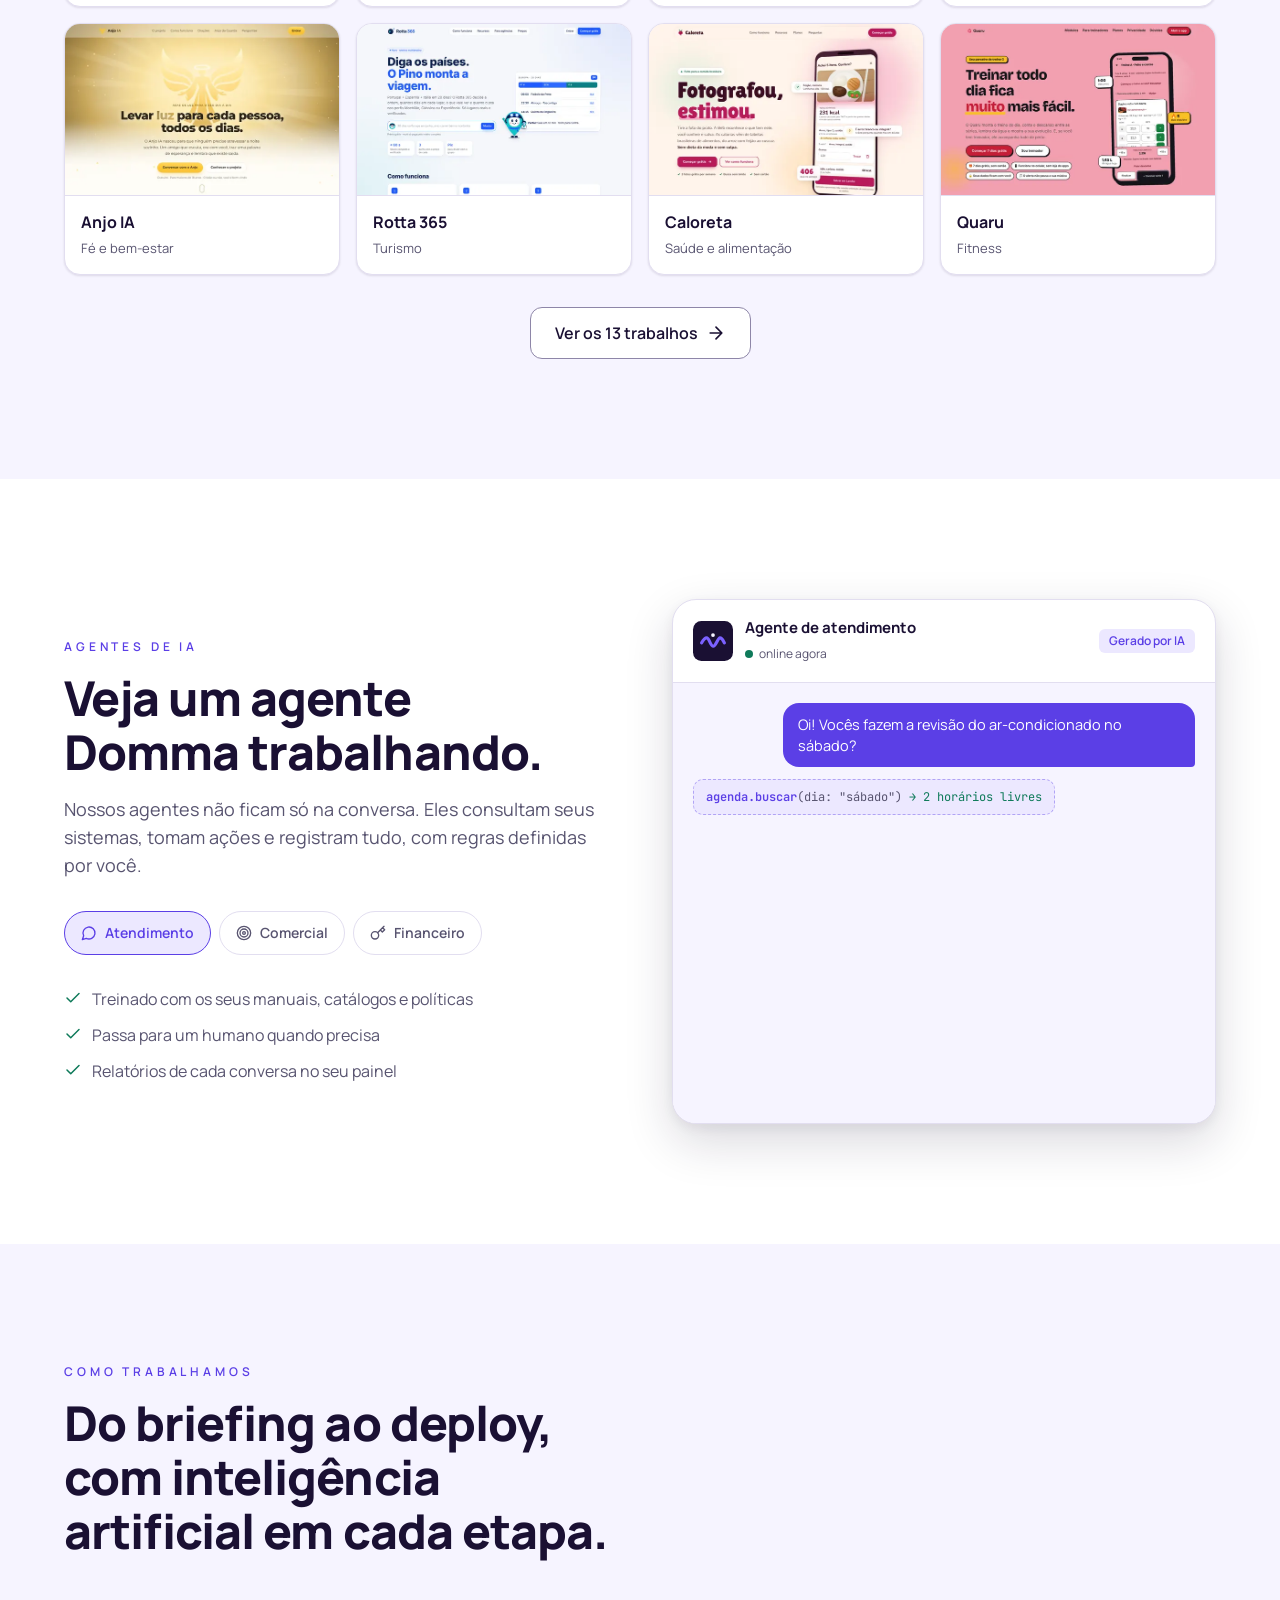
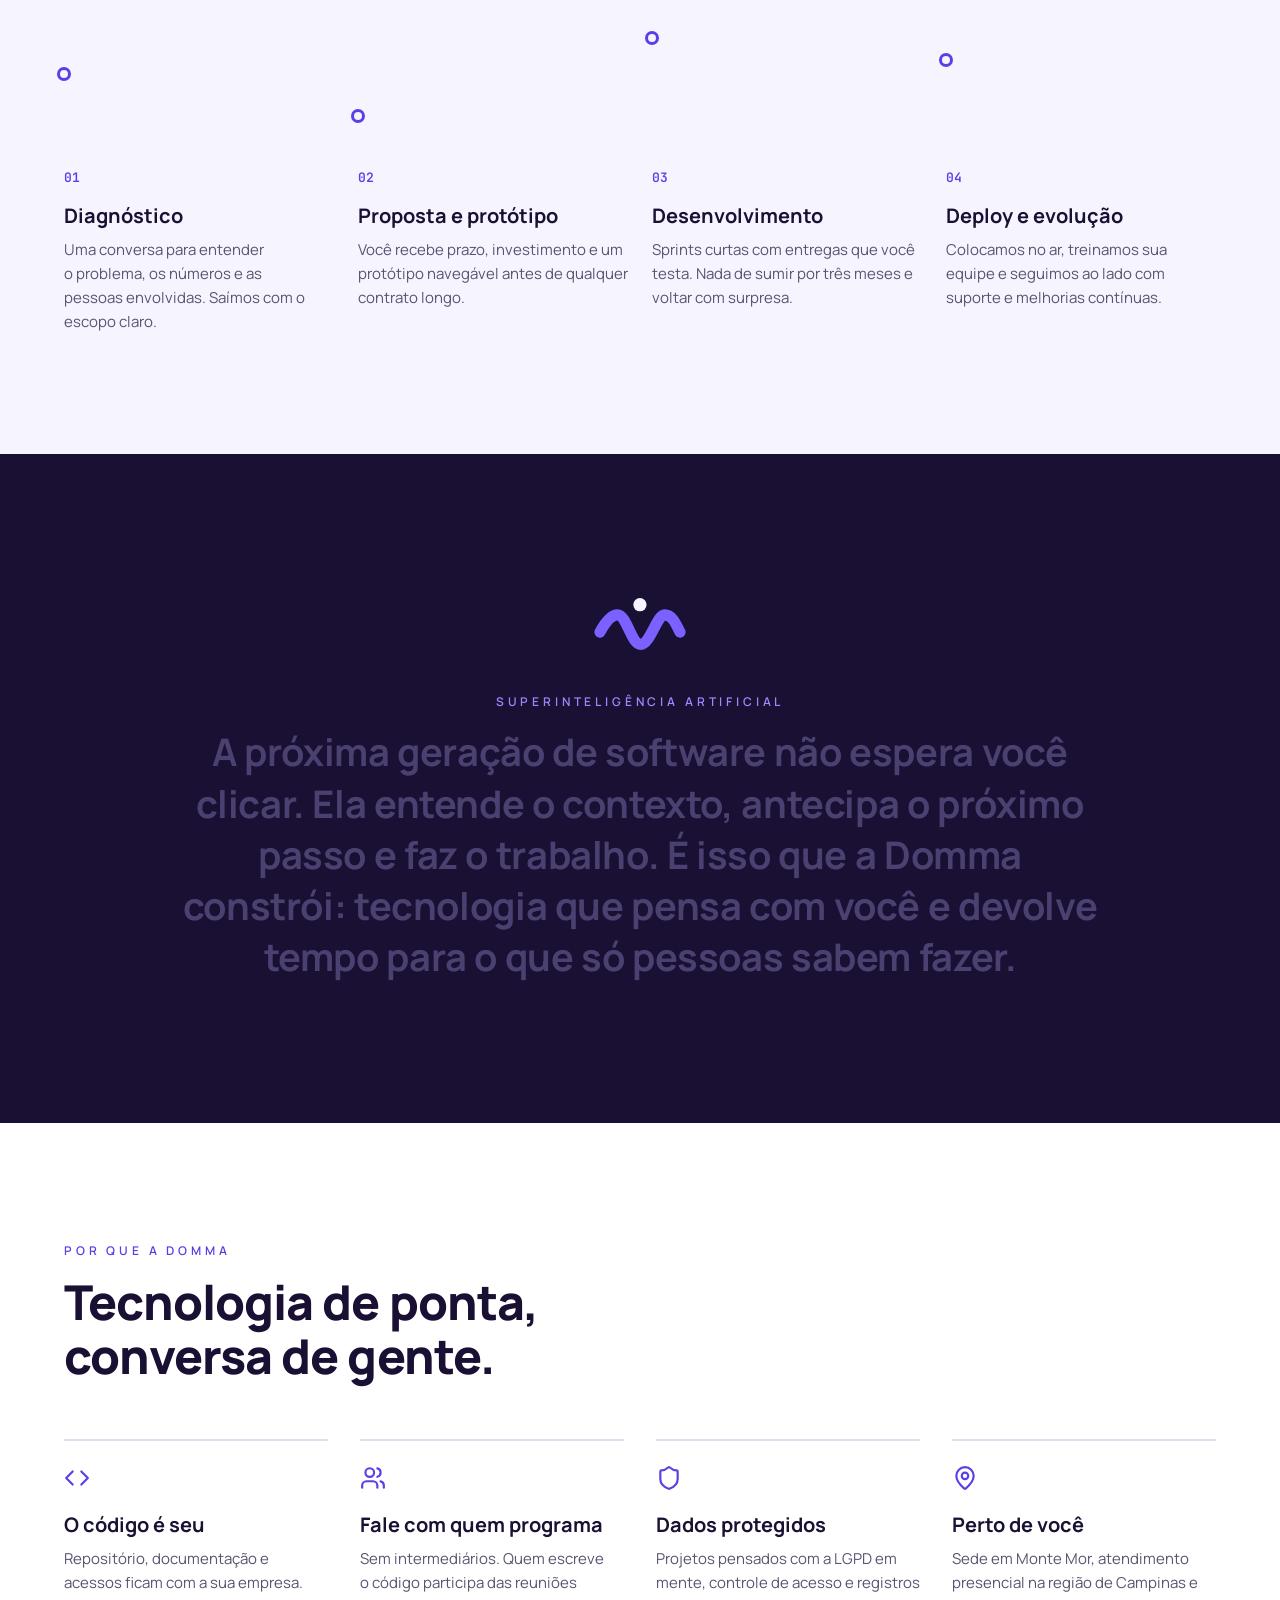
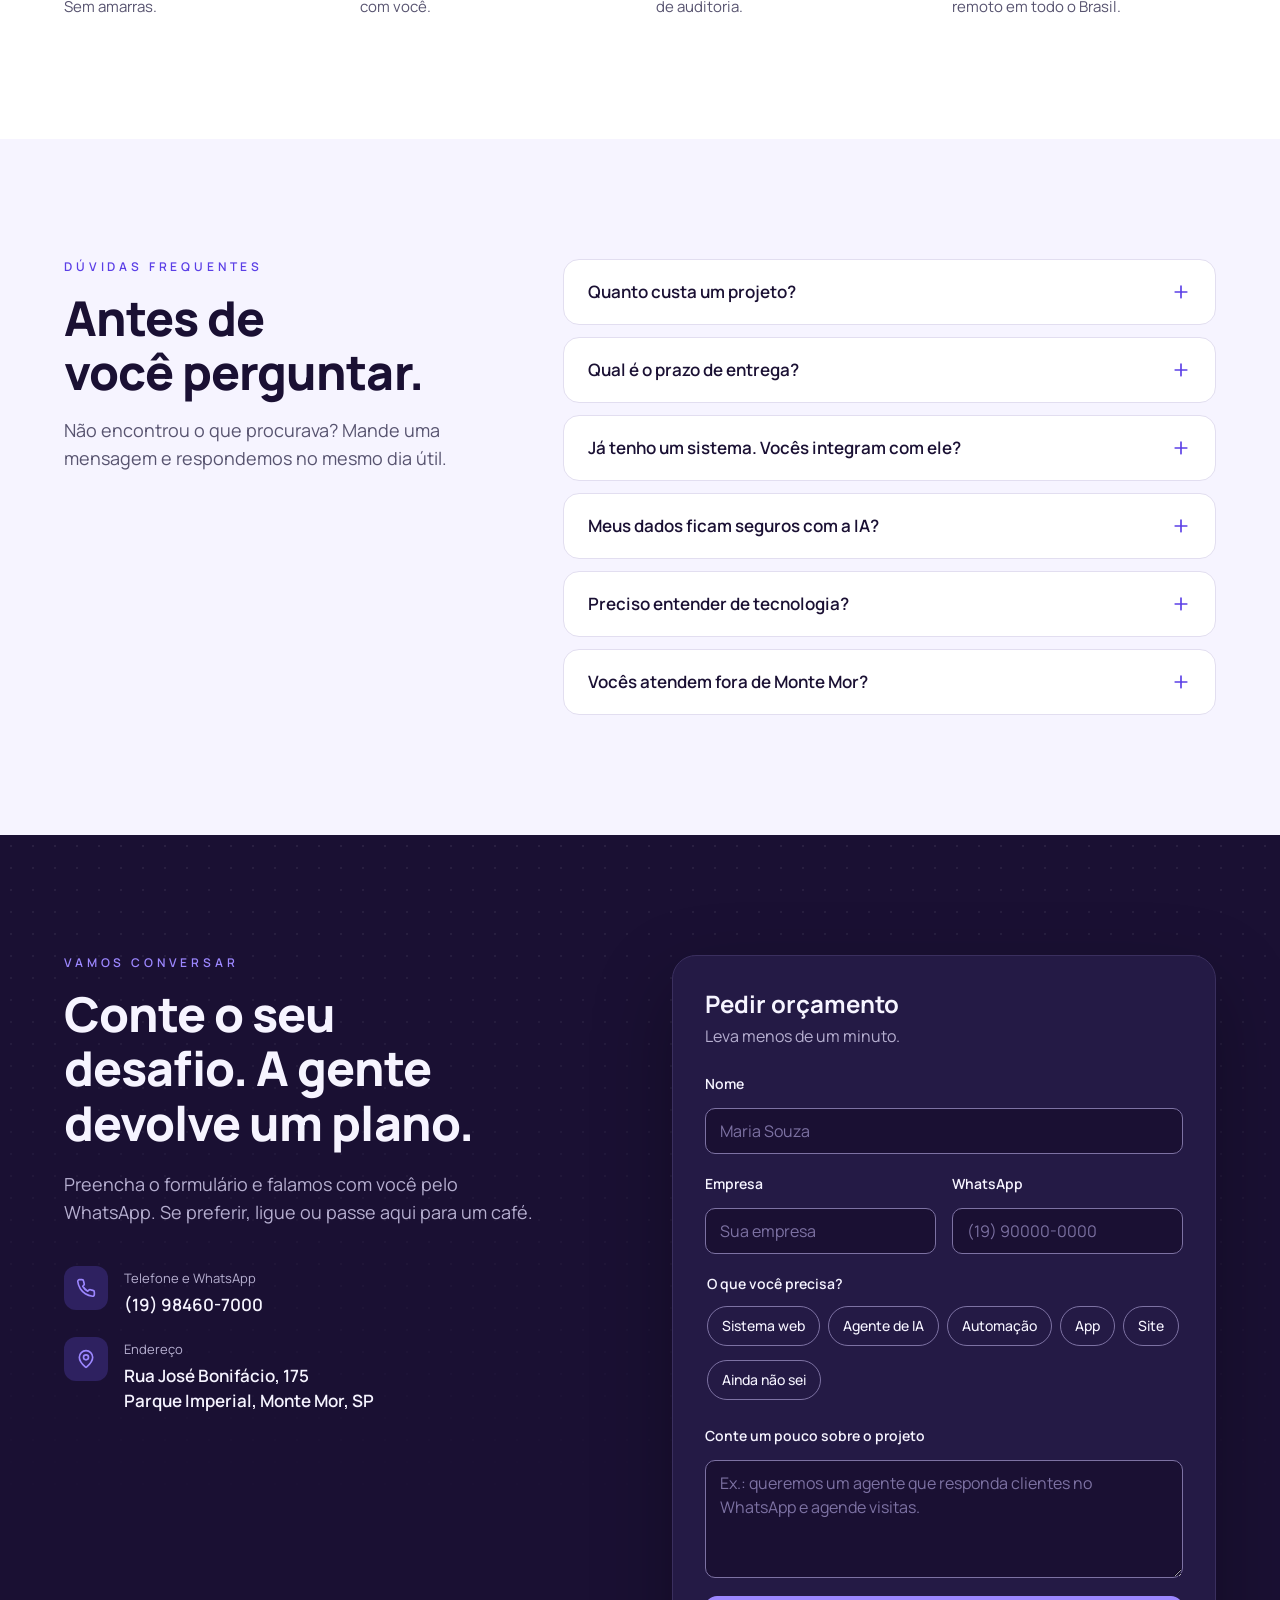
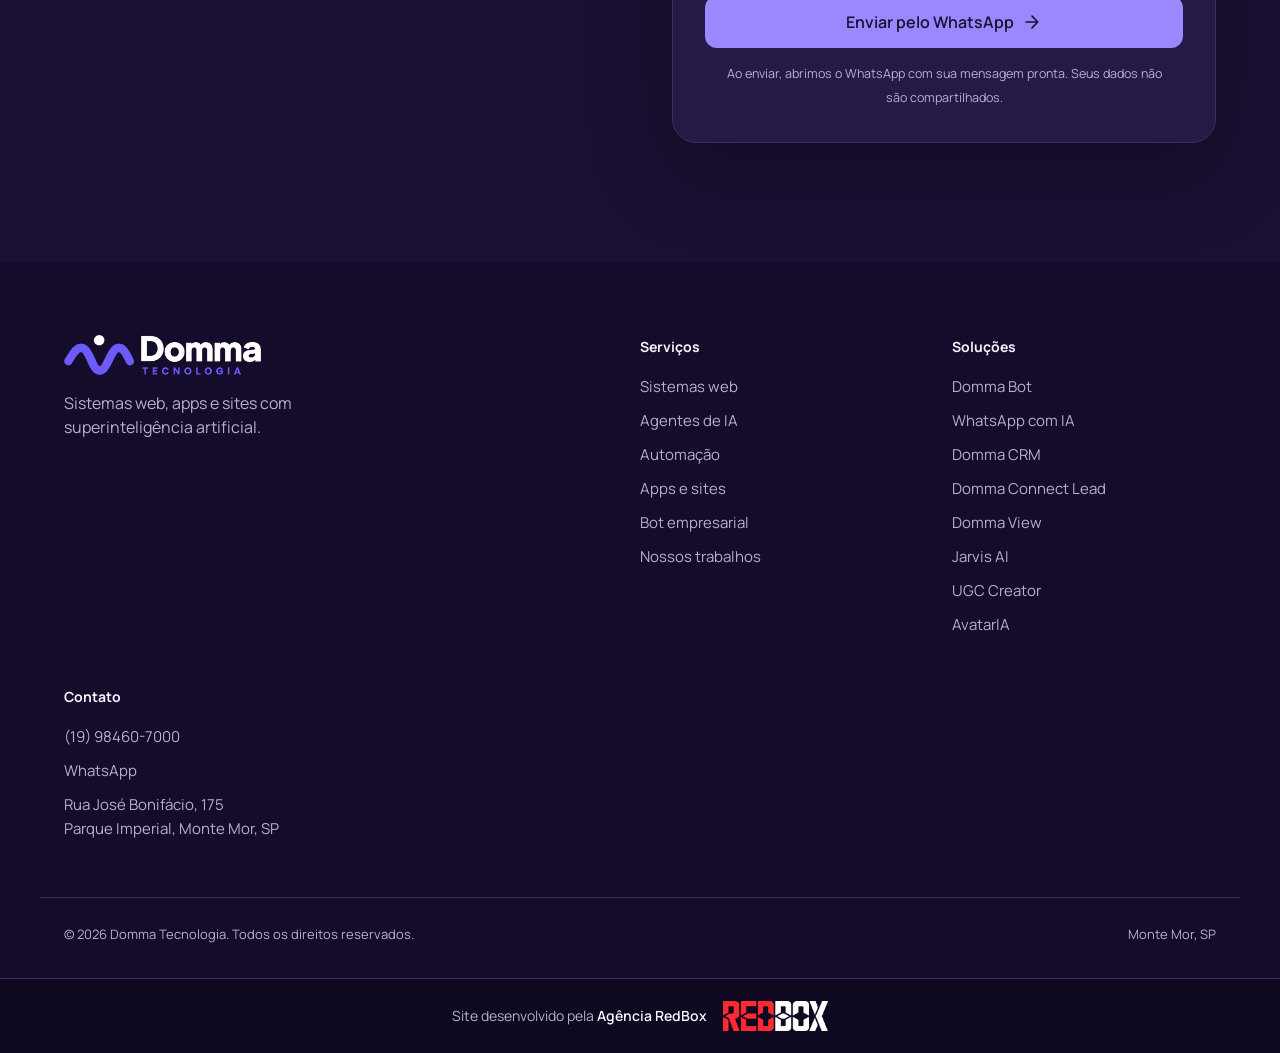
==== commit 67ca9223: "Adiciona o Domma View em Soluções, no menu, nos atalhos e no rodapé Painel com três telas reais do c" ====
--- a/index.html
+++ b/index.html
@@ -98,6 +98,7 @@
             <a href="#domma-chat"><b>WhatsApp com IA</b><span>Domma Chat</span></a>
             <a href="#domma-crm"><b>Domma CRM</b><span>Funil de vendas sem código</span></a>
             <a href="#domma-connect-lead"><b>Domma Connect Lead</b><span>Campanhas no WhatsApp</span><em>Acesso antecipado</em></a>
+            <a href="#domma-view"><b>Domma View</b><span>Acesso e suporte remoto</span><em>Acesso antecipado</em></a>
             <a href="#jarvis-ai"><b>Jarvis AI</b><span>Assistente pessoal com IA</span><em>Acesso antecipado</em></a>
             <a href="#ugc-creator"><b>UGC Creator</b><span>Vídeos UGC com IA</span><em>Acesso antecipado</em></a>
             <a href="#avatar-ia"><b>AvatarIA</b><span>Gêmeo digital em vídeo</span><em>Acesso antecipado</em></a>
@@ -293,13 +294,14 @@
         <div class="section-head reveal">
           <p class="eyebrow eyebrow-inverse">Soluções Domma</p>
           <h2 class="display">Produtos próprios, feitos com inteligência artificial.</h2>
-          <p class="body-lg">Além dos projetos sob medida, a Domma tem sistemas próprios. O Domma Chat e o Domma CRM já estão em uso. O Domma Connect Lead, o Jarvis AI, o UGC Creator e o AvatarIA estão em acesso antecipado: fale com a gente para ser um dos primeiros a usar.</p>
+          <p class="body-lg">Além dos projetos sob medida, a Domma tem sistemas próprios. O Domma Chat e o Domma CRM já estão em uso. O Domma Connect Lead, o Domma View, o Jarvis AI, o UGC Creator e o AvatarIA estão em acesso antecipado: fale com a gente para ser um dos primeiros a usar.</p>
           <nav class="solucoes-atalhos" aria-label="Produtos">
             <a href="#domma-bot">Domma Bot</a>
             <a href="#domma-chat">WhatsApp com IA</a>
             <a href="#domma-crm">Domma CRM</a>
             <a href="#domma-connect-lead">Connect Lead</a>
-        <a href="#jarvis-ai">Jarvis AI</a>
+            <a href="#domma-view">Domma View</a>
+            <a href="#jarvis-ai">Jarvis AI</a>
             <a href="#ugc-creator">UGC Creator</a>
             <a href="#avatar-ia">AvatarIA</a>
           </nav>
@@ -405,8 +407,42 @@
           </figure>
         </article>
 
+        <!-- Domma View -->
+        <article class="produto produto-inverso reveal" id="domma-view" aria-labelledby="t-domma-view">
+          <div class="produto-copy">
+            <div class="produto-topo">
+              <span class="produto-marca"><img src="assets/domma-logo-escuro-720.png" width="720" height="146" alt="Domma Tecnologia" loading="lazy"><i>View</i></span>
+              <span class="produto-status produto-status-breve">Acesso antecipado</span>
+            </div>
+            <h3 id="t-domma-view">Suporte remoto para a sua rede de lojas.</h3>
+            <p class="produto-lead">Acesse e atenda qualquer computador da empresa de onde estiver. A conexão é criptografada de ponta a ponta, os servidores ficam no Brasil e a cobrança é em reais.</p>
+            <ul class="produto-lista">
+              <li><svg class="ic"><use href="#i-check"/></svg><span><b>Acesso em segundos:</b> ID e senha temporária por sessão, controle de mouse e teclado, transferência de arquivos e acesso não assistido aos computadores da rede.</span></li>
+              <li><svg class="ic"><use href="#i-check"/></svg><span><b>Fila de suporte das lojas:</b> a loja pede ajuda com um clique, o chamado cai na fila com prazo de atendimento e a Domma IA resume cada sessão.</span></li>
+              <li><svg class="ic"><use href="#i-check"/></svg><span><b>Proteção contra o falso suporte:</b> código de confirmação nos dois lados, bloqueio após 5 senhas erradas e empresa verificada na tela do cliente.</span></li>
+              <li><svg class="ic"><use href="#i-check"/></svg><span><b>Tudo registrado:</b> gravações cifradas, auditoria que não pode ser alterada e permissões por equipe e por unidade.</span></li>
+            </ul>
+            <div class="produto-acoes">
+              <a class="btn btn-primary btn-lg" href="https://wa.me/5519984607000?text=Ol%C3%A1%2C%20Domma%21%20Quero%20uma%20demonstra%C3%A7%C3%A3o%20do%20Domma%20View." target="_blank" rel="noopener">Ver uma demonstração <svg class="ic"><use href="#i-arrow"/></svg></a>
+              <a class="btn btn-secondary-inverse btn-lg" href="https://view.dommasistemas.com.br/app" target="_blank" rel="noopener">Já sou cliente</a>
+            </div>
+          </div>
+          <figure class="produto-galeria" data-galeria>
+            <div class="janela">
+              <div class="janela-barra"><span class="dots"><i></i><i></i><i></i></span><span class="janela-url mono">view.dommasistemas.com.br</span></div>
+              <img class="janela-img" src="assets/solucoes/view-fila.webp" srcset="assets/solucoes/view-fila-800.webp 800w, assets/solucoes/view-fila.webp 1600w" sizes="(max-width: 1024px) 100vw, 620px" width="1600" height="1000" alt="Domma View: fila de suporte com os chamados das lojas, o prazo de cada atendimento e os técnicos disponíveis" loading="lazy">
+            </div>
+            <div class="galeria-thumbs" role="group" aria-label="Telas do Domma View">
+              <button type="button" class="thumb" aria-pressed="true" data-src="assets/solucoes/view-fila.webp" data-src-sm="assets/solucoes/view-fila-800.webp" data-alt="Domma View: fila de suporte com os chamados das lojas, o prazo de cada atendimento e os técnicos disponíveis"><img src="assets/solucoes/view-fila-800.webp" alt="" width="800" height="500" loading="lazy"><span>Fila</span></button>
+              <button type="button" class="thumb" aria-pressed="false" data-src="assets/solucoes/view-dispositivos.webp" data-src-sm="assets/solucoes/view-dispositivos-800.webp" data-alt="Domma View: computadores da rede por unidade, com o status online, o modo de acesso e os alertas"><img src="assets/solucoes/view-dispositivos-800.webp" alt="" width="800" height="500" loading="lazy"><span>Rede</span></button>
+              <button type="button" class="thumb" aria-pressed="false" data-src="assets/solucoes/view-auditoria.webp" data-src-sm="assets/solucoes/view-auditoria-800.webp" data-alt="Domma View: auditoria das sessões com a gravação, a linha do tempo do atendimento e o resumo da Domma IA"><img src="assets/solucoes/view-auditoria-800.webp" alt="" width="800" height="500" loading="lazy"><span>Sessões</span></button>
+            </div>
+            <figcaption class="galeria-nota">Telas reais do sistema, com dados de demonstração.</figcaption>
+          </figure>
+        </article>
+
         <!-- Jarvis AI -->
-        <article class="produto produto-inverso reveal" id="jarvis-ai" aria-labelledby="t-jarvis-ai">
+        <article class="produto reveal" id="jarvis-ai" aria-labelledby="t-jarvis-ai">
           <div class="produto-copy">
             <div class="produto-topo">
               <span class="produto-marca"><img src="assets/domma-logo-escuro-720.png" width="720" height="146" alt="Domma Tecnologia" loading="lazy"><i>Jarvis AI</i></span>
@@ -440,7 +476,7 @@
         </article>
 
         <!-- UGC Creator -->
-        <article class="produto reveal" id="ugc-creator" aria-labelledby="t-ugc-creator">
+        <article class="produto produto-inverso reveal" id="ugc-creator" aria-labelledby="t-ugc-creator">
           <div class="produto-copy">
             <div class="produto-topo">
               <span class="produto-marca"><img src="assets/domma-logo-escuro-720.png" width="720" height="146" alt="Domma Tecnologia" loading="lazy"><i>UGC Creator</i></span>
@@ -474,7 +510,7 @@
         </article>
 
         <!-- AvatarIA -->
-        <article class="produto produto-inverso reveal" id="avatar-ia" aria-labelledby="t-avatar-ia">
+        <article class="produto reveal" id="avatar-ia" aria-labelledby="t-avatar-ia">
           <div class="produto-copy">
             <div class="produto-topo">
               <span class="produto-marca"><img src="assets/domma-logo-escuro-720.png" width="720" height="146" alt="Domma Tecnologia" loading="lazy"><i>AvatarIA</i></span>
@@ -774,6 +810,7 @@
         <a href="#domma-chat">WhatsApp com IA</a>
         <a href="#domma-crm">Domma CRM</a>
         <a href="#domma-connect-lead">Domma Connect Lead</a>
+        <a href="#domma-view">Domma View</a>
         <a href="#jarvis-ai">Jarvis AI</a>
         <a href="#ugc-creator">UGC Creator</a>
         <a href="#avatar-ia">AvatarIA</a>
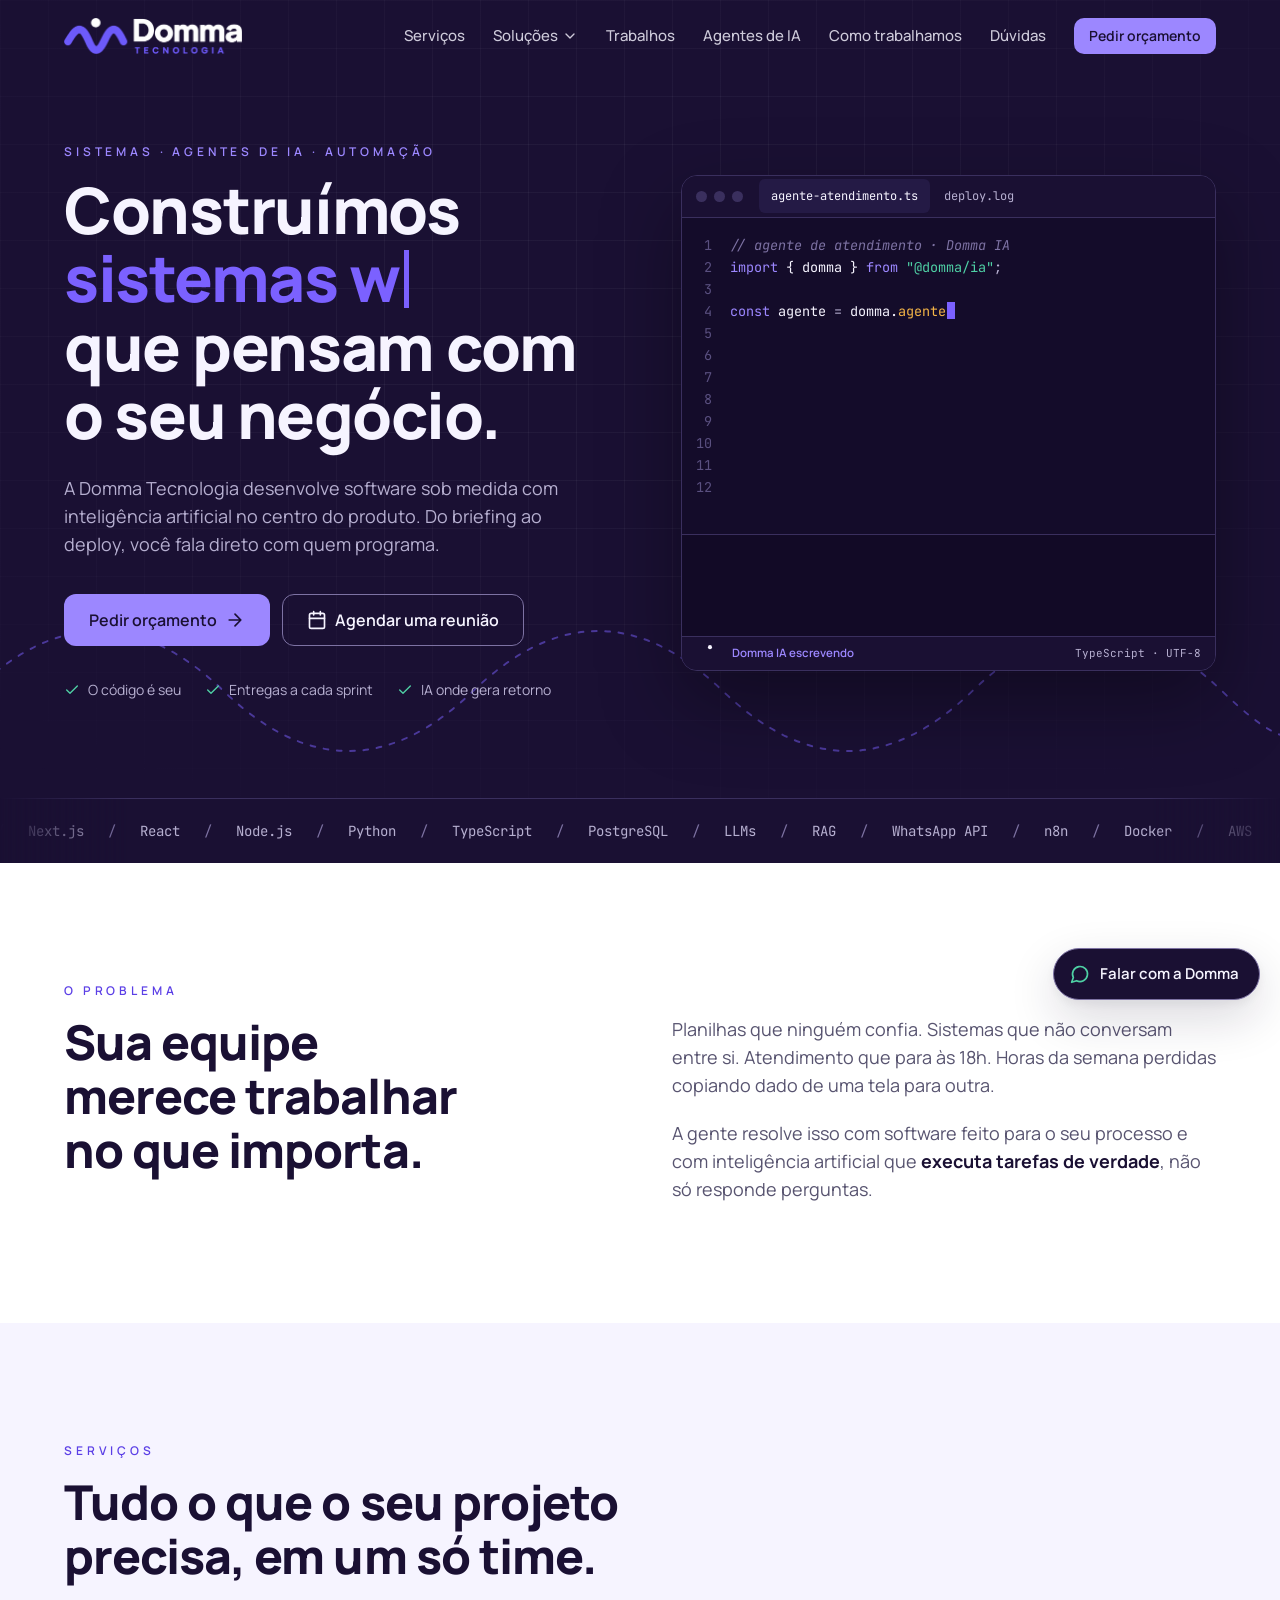
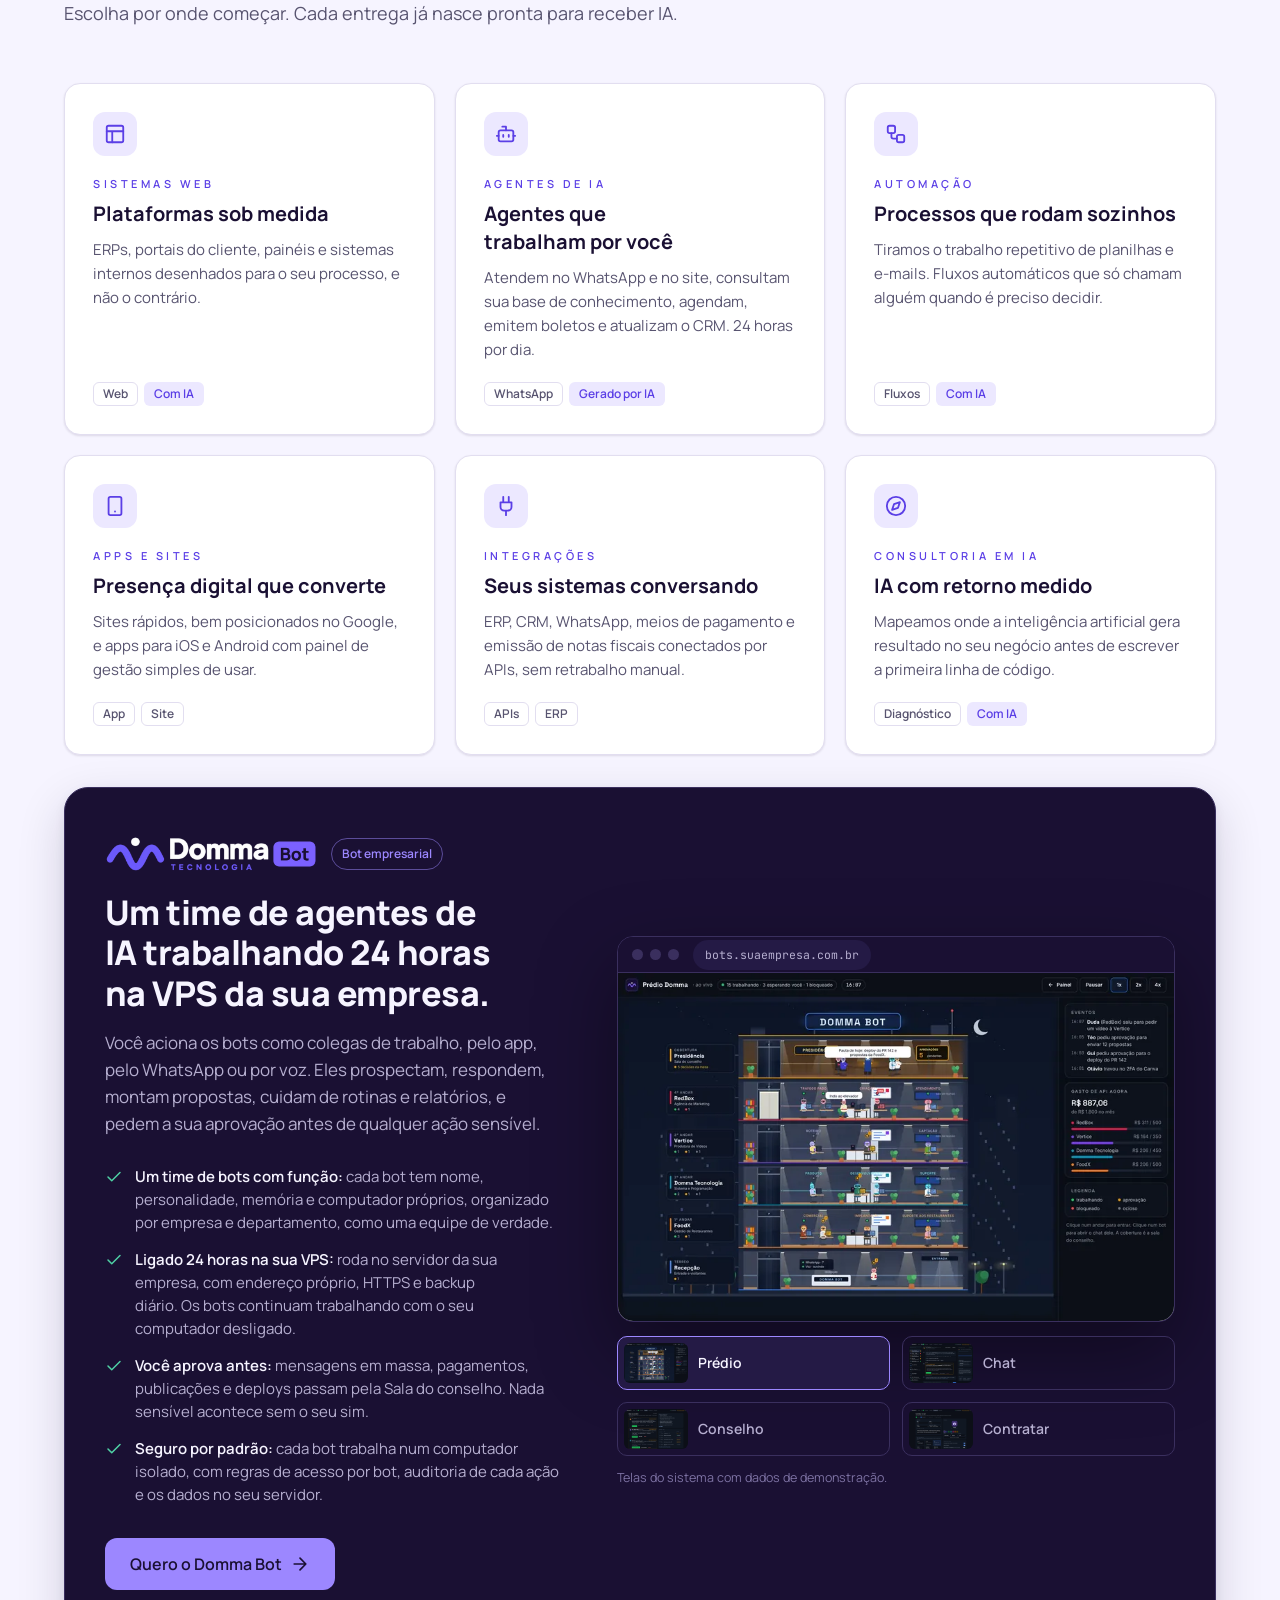
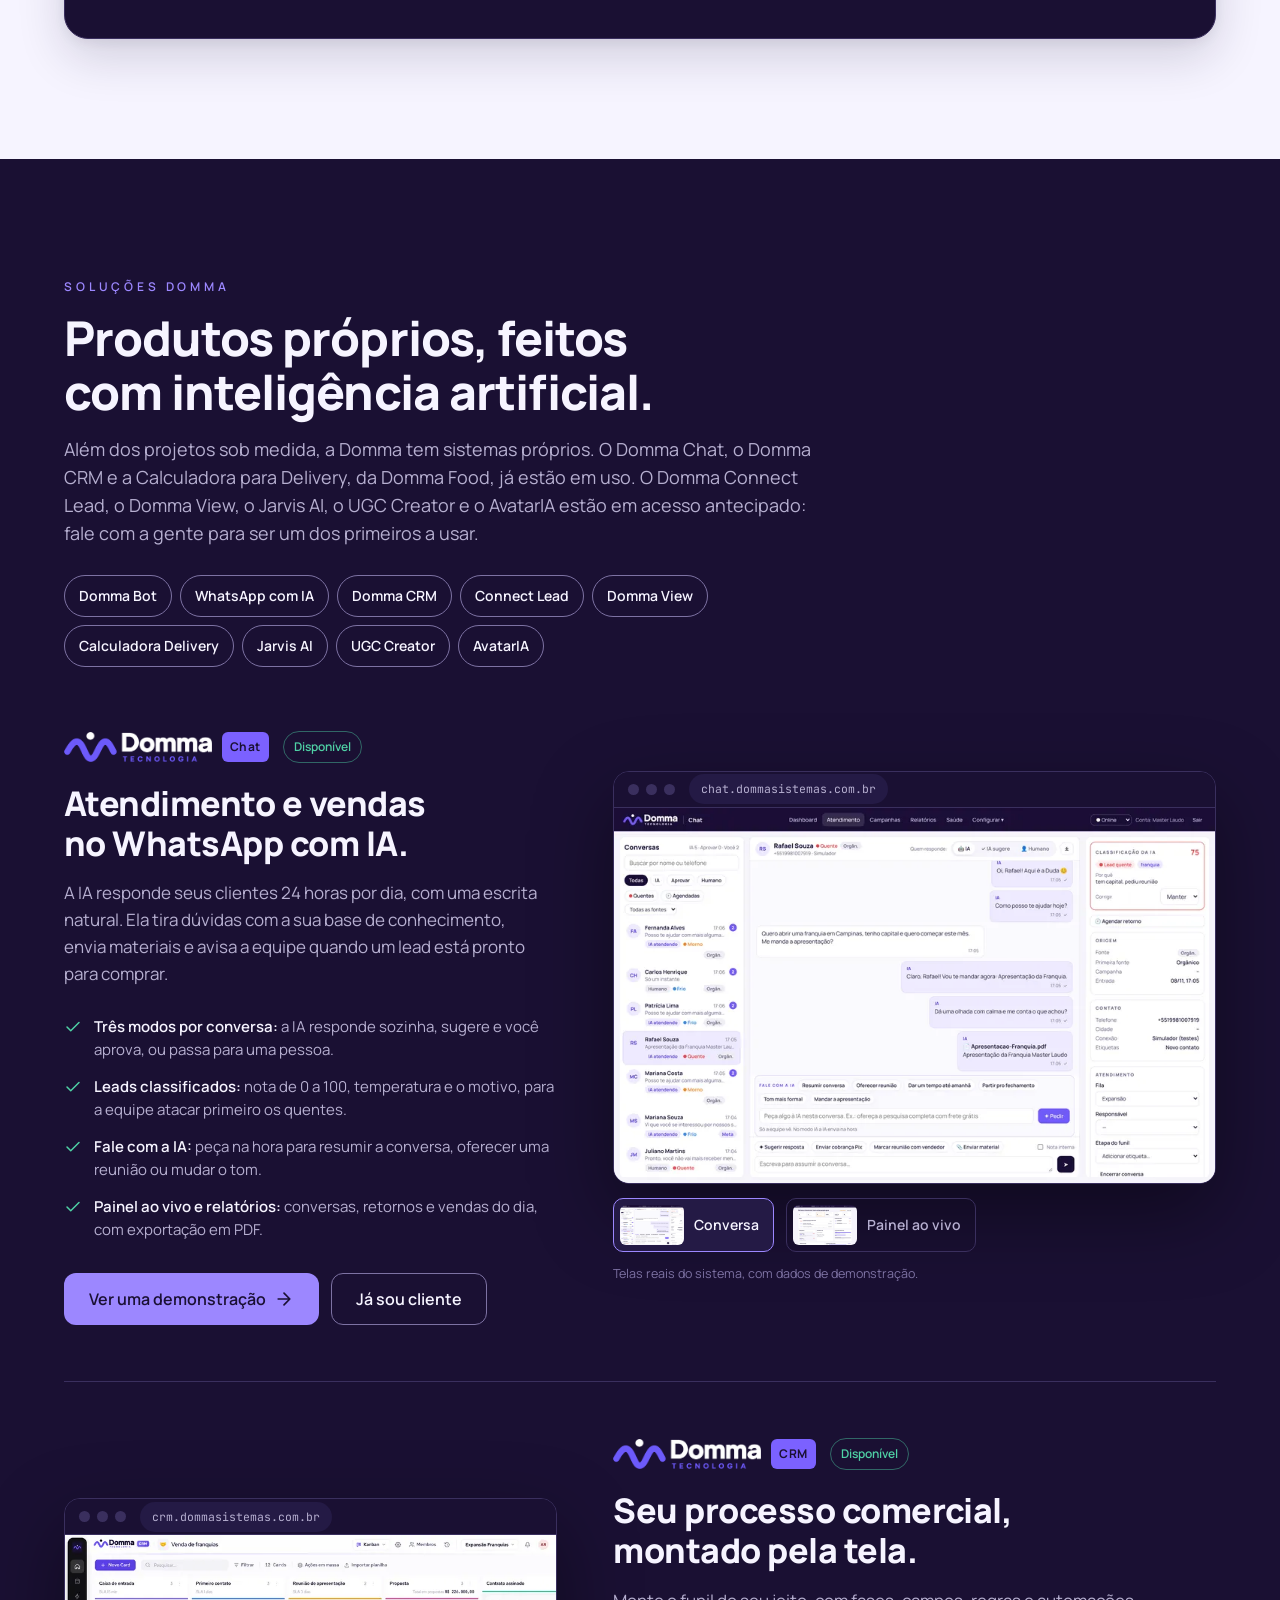
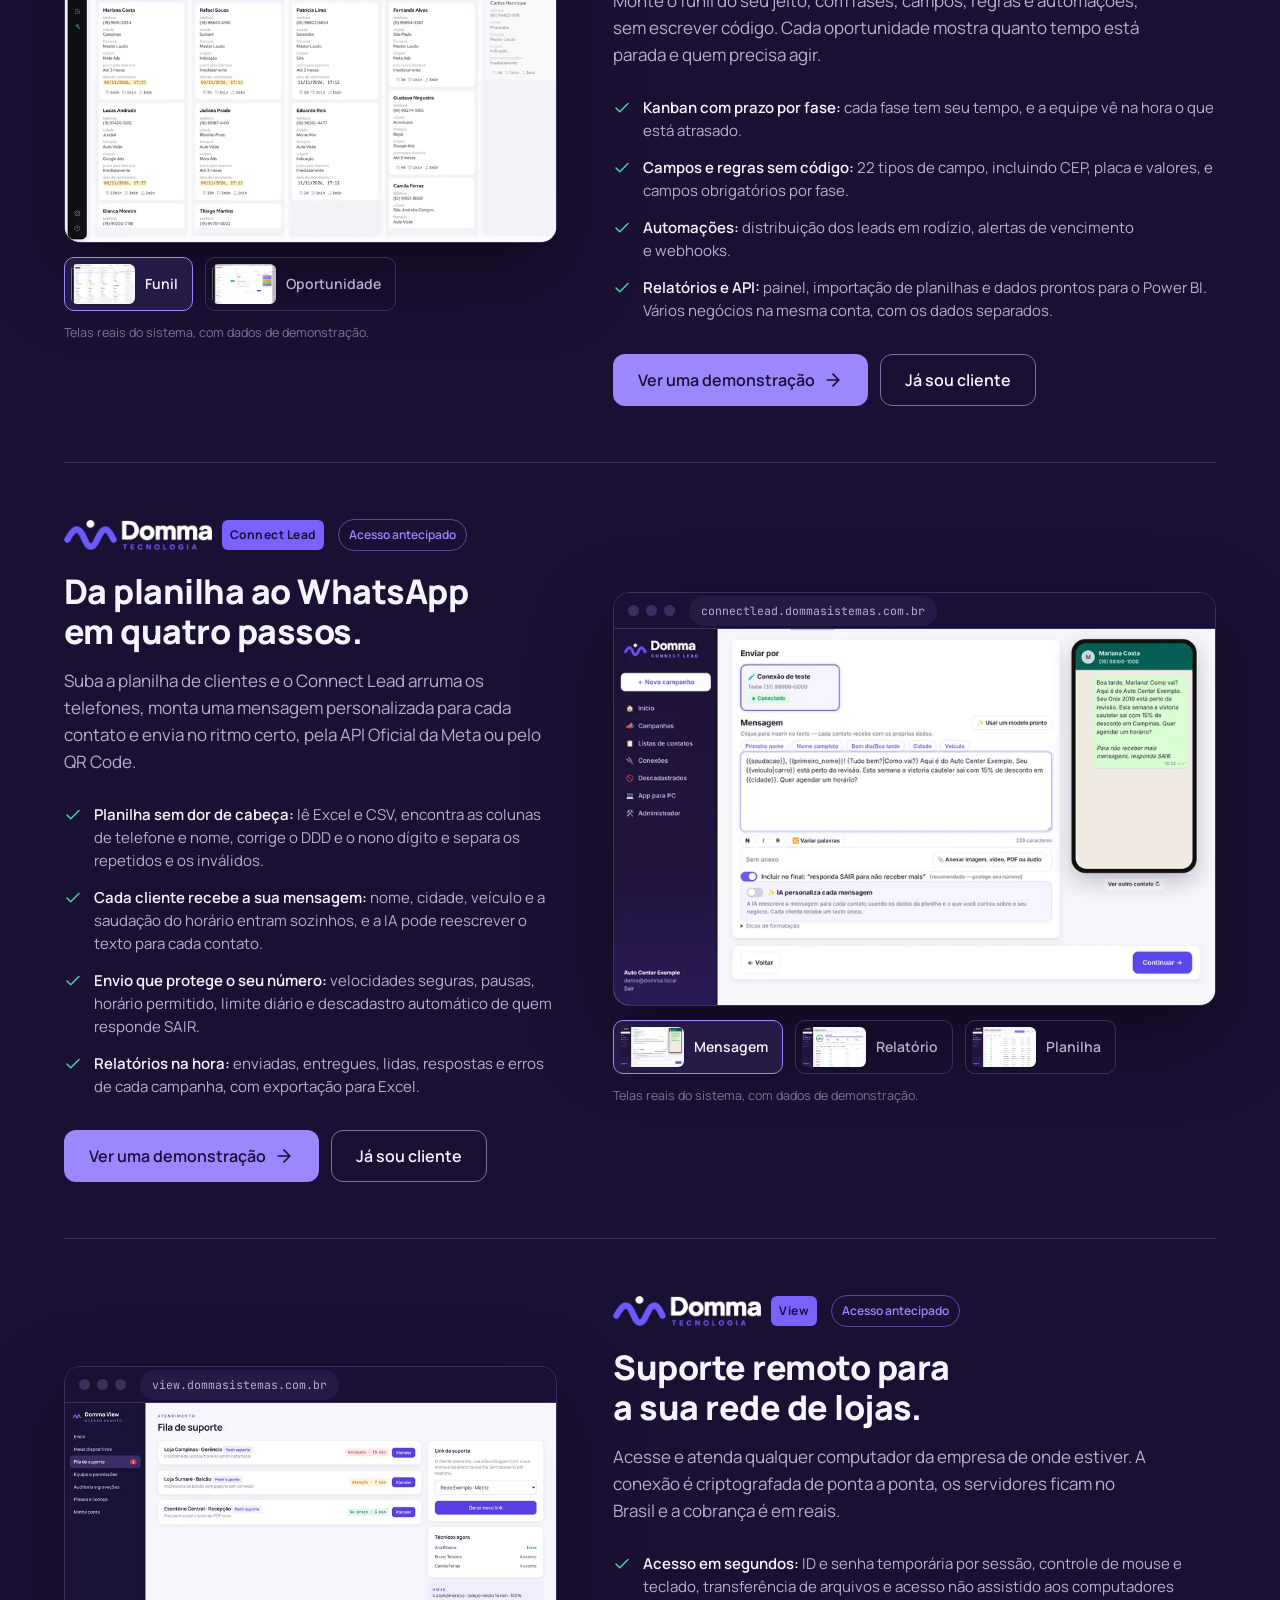
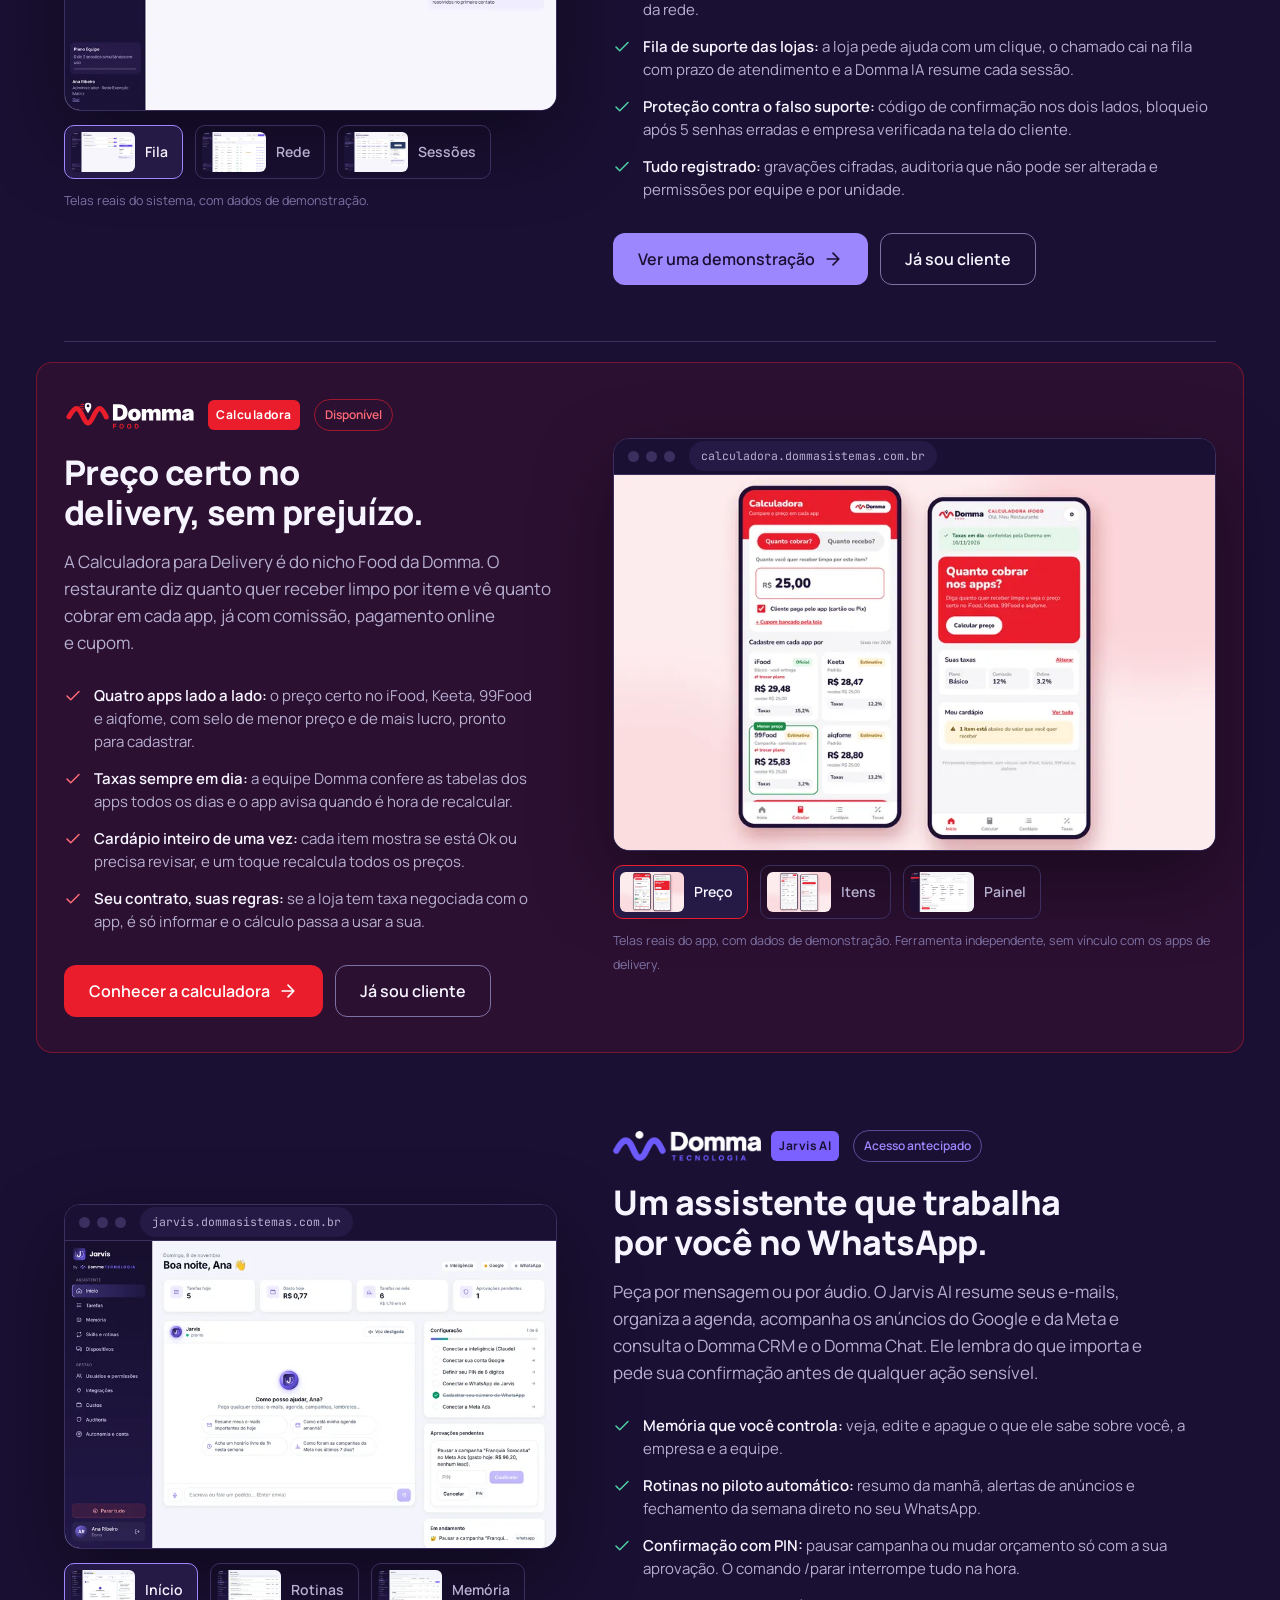
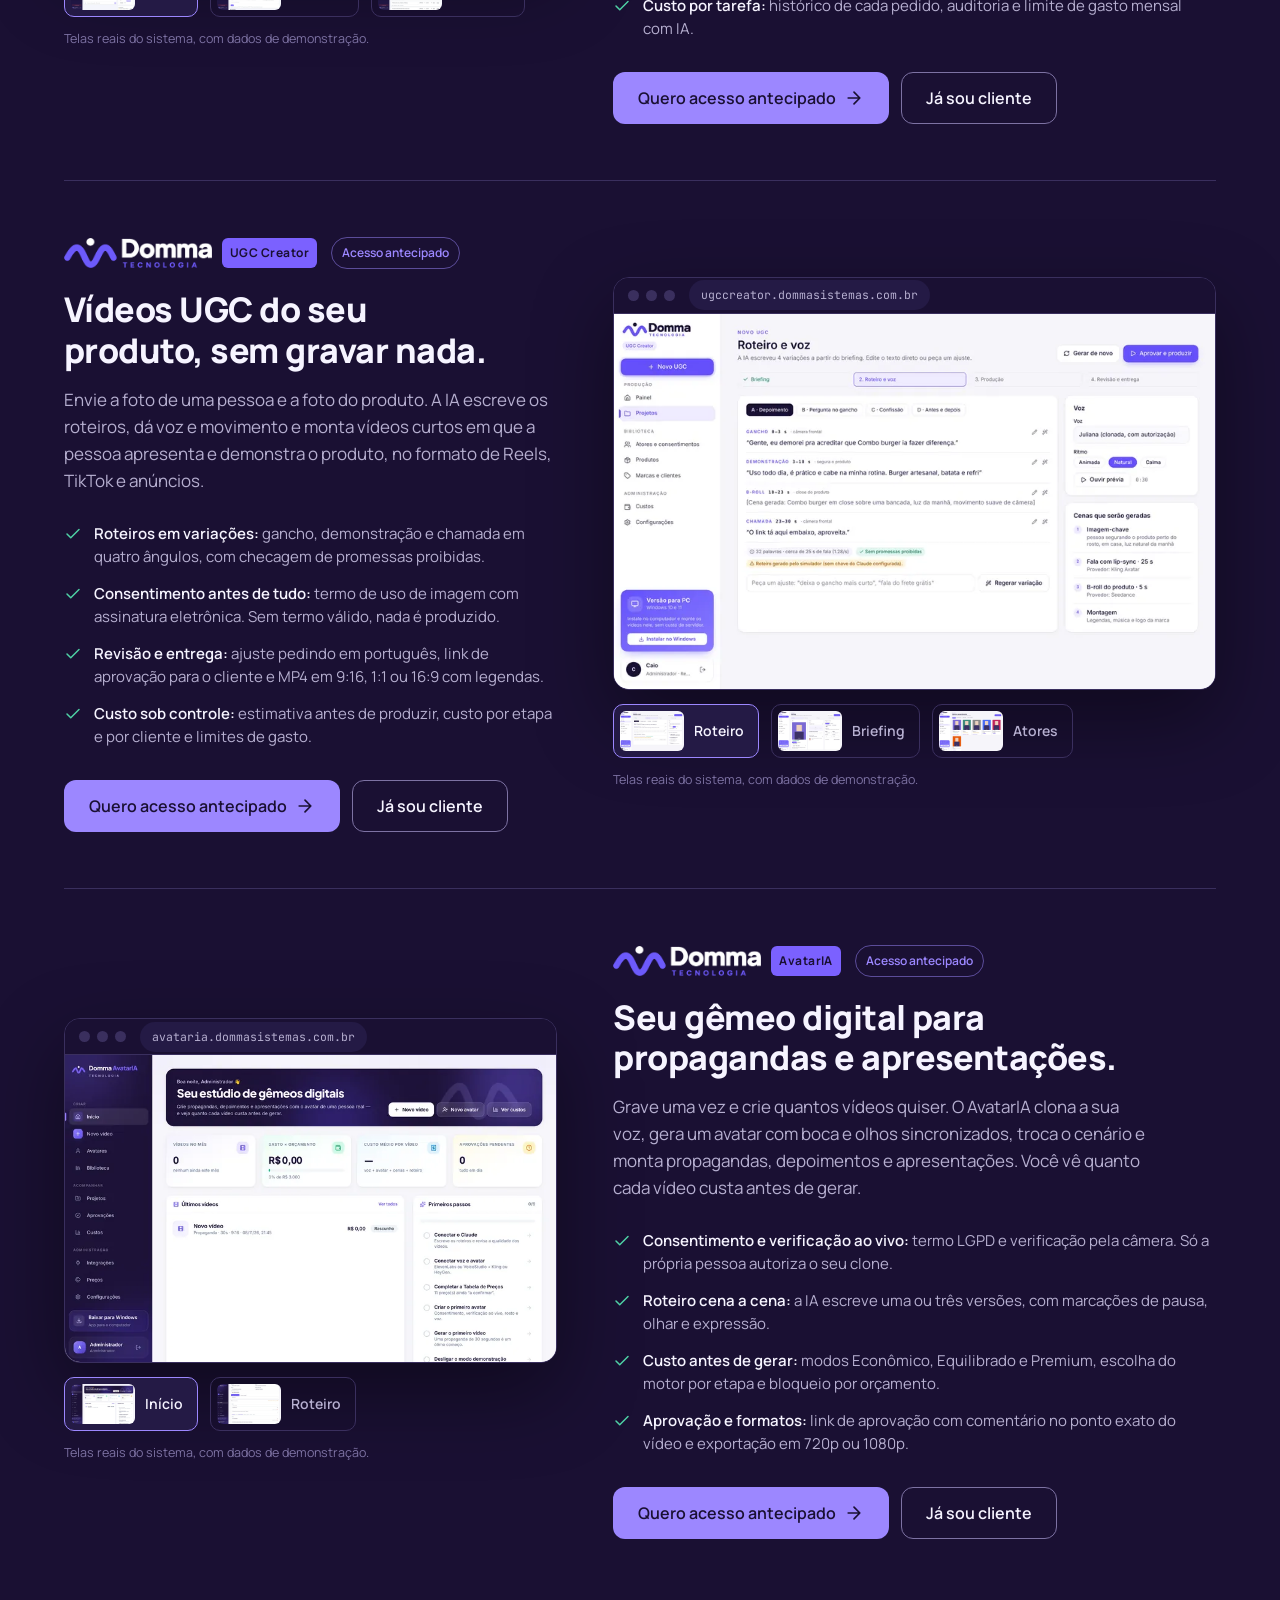
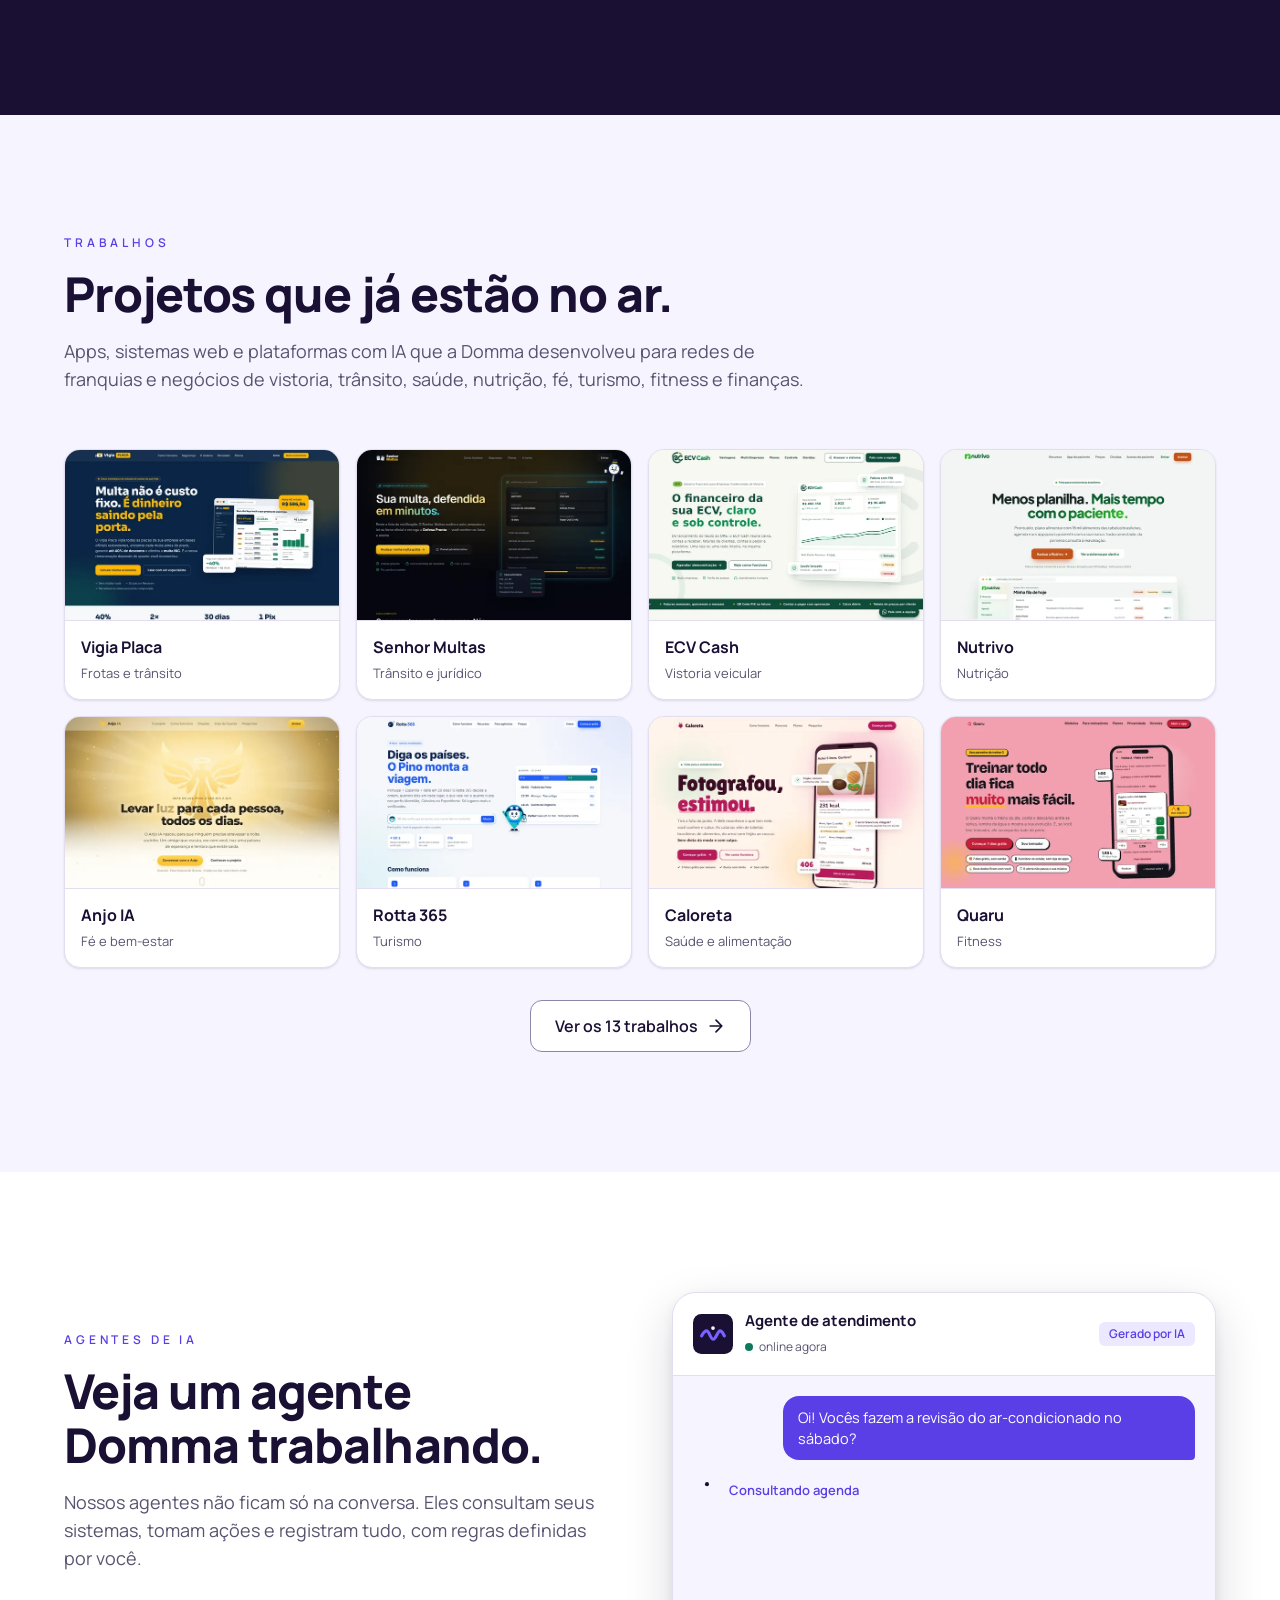
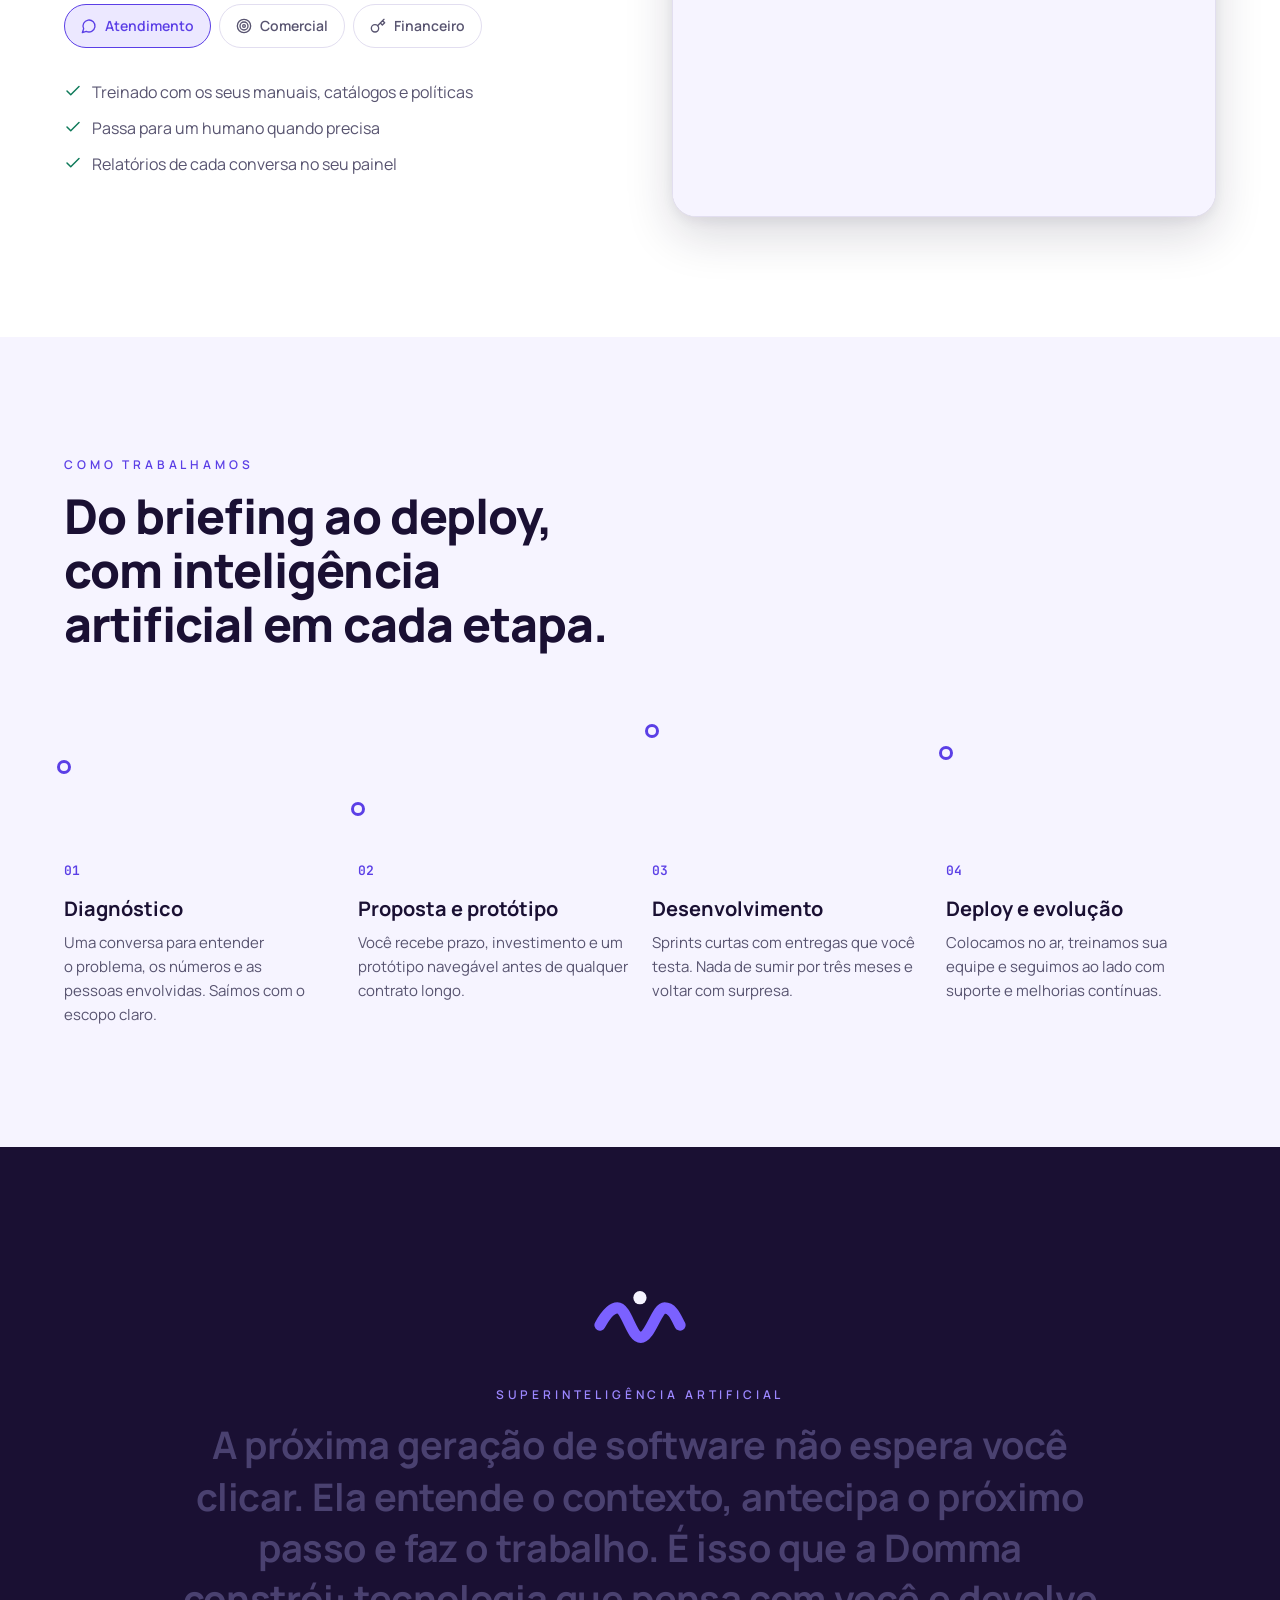
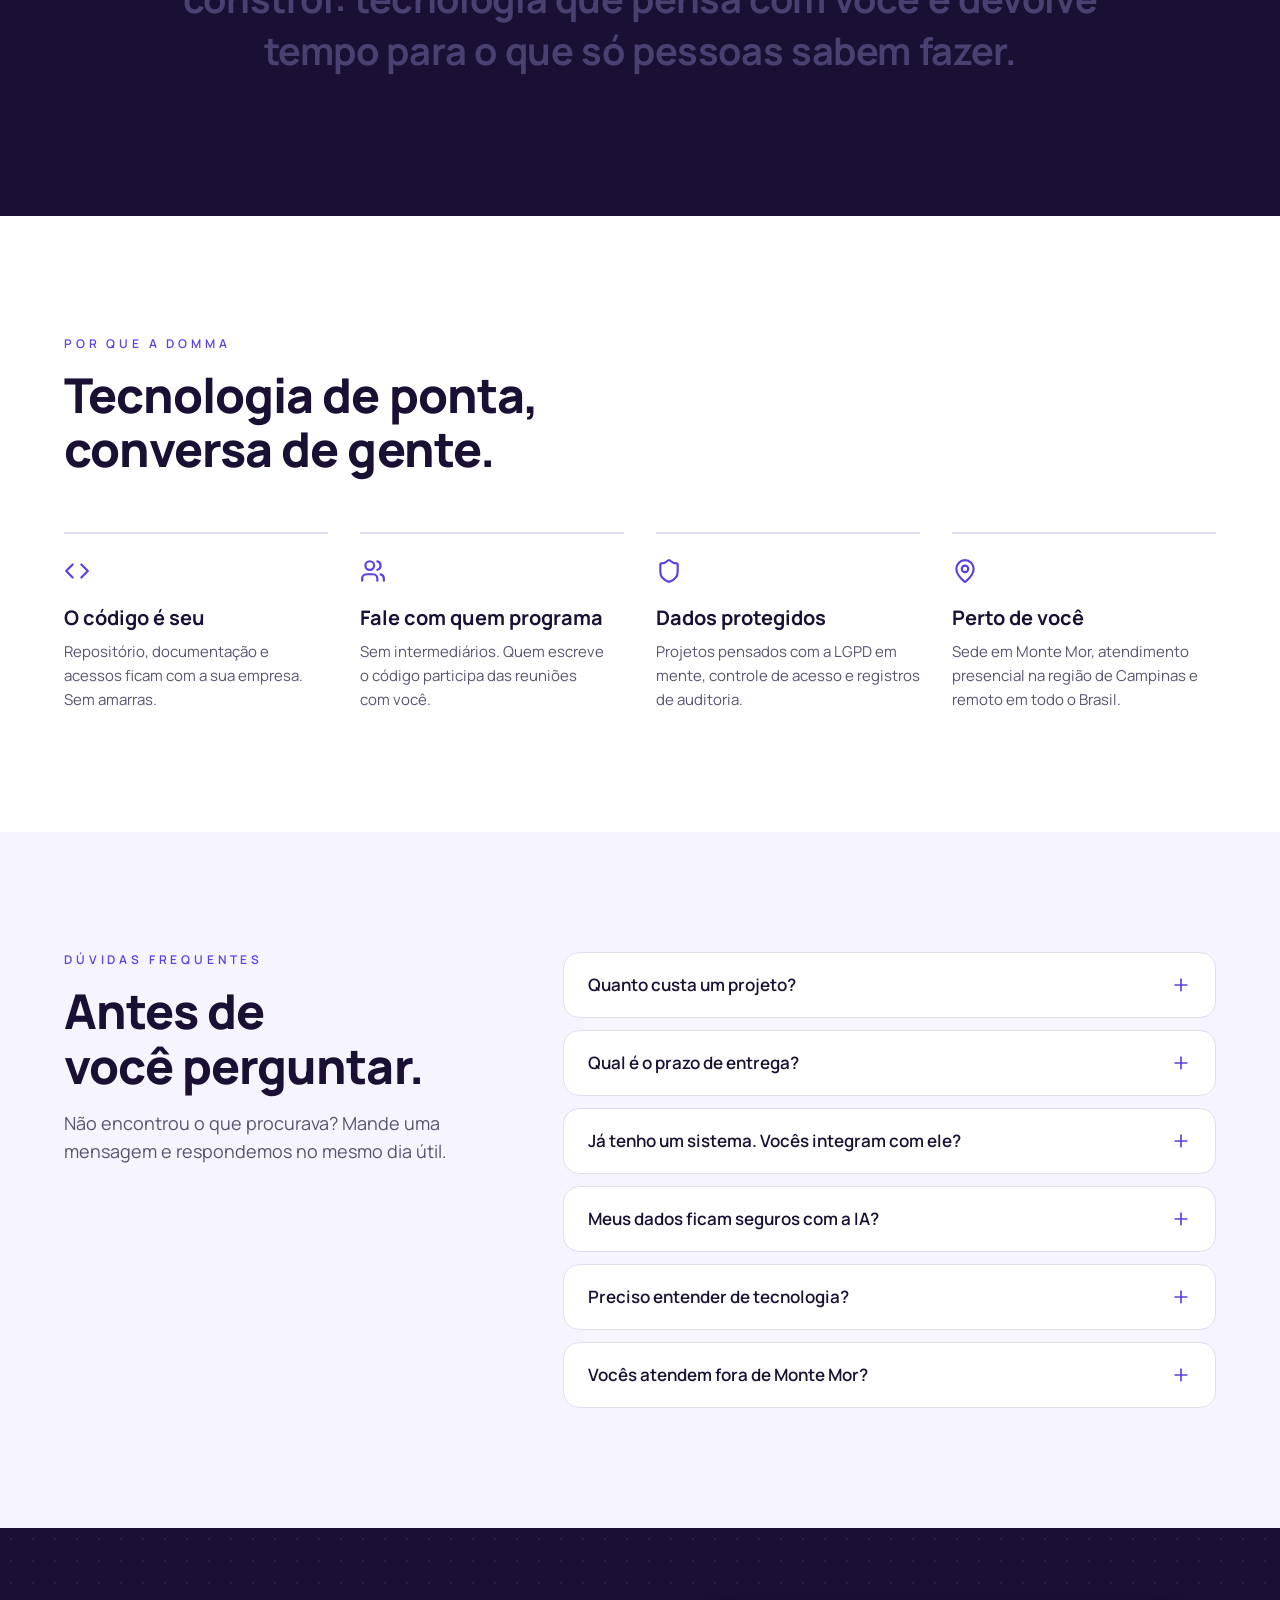
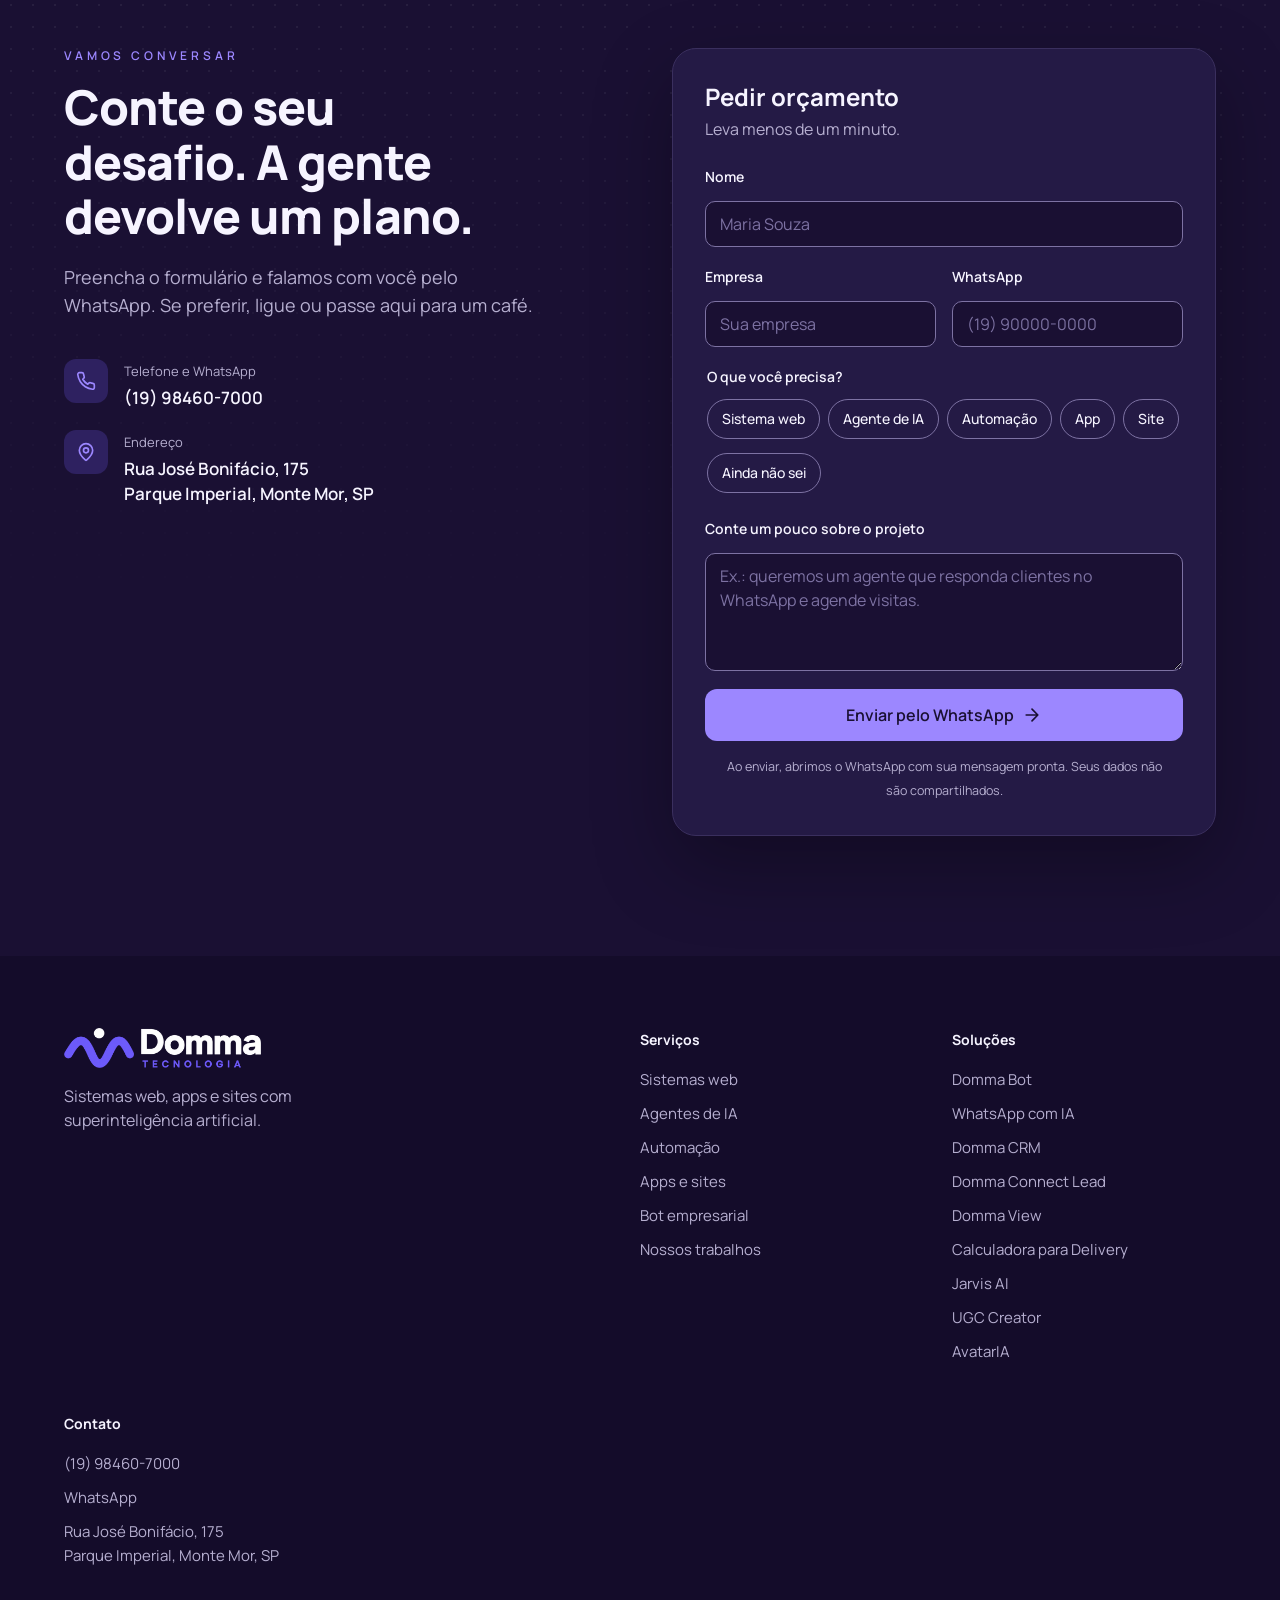
==== commit 3d3d40f4: "Adiciona a Calculadora para Delivery (Domma Food) em Soluções Painel com destaque vermelho do nicho " ====
--- a/index.html
+++ b/index.html
@@ -99,6 +99,7 @@
             <a href="#domma-crm"><b>Domma CRM</b><span>Funil de vendas sem código</span></a>
             <a href="#domma-connect-lead"><b>Domma Connect Lead</b><span>Campanhas no WhatsApp</span><em>Acesso antecipado</em></a>
             <a href="#domma-view"><b>Domma View</b><span>Acesso e suporte remoto</span><em>Acesso antecipado</em></a>
+            <a href="#calculadora-delivery"><b>Calculadora para Delivery</b><span>Preço certo no iFood e outros apps</span><em class="em-food">Domma Food</em></a>
             <a href="#jarvis-ai"><b>Jarvis AI</b><span>Assistente pessoal com IA</span><em>Acesso antecipado</em></a>
             <a href="#ugc-creator"><b>UGC Creator</b><span>Vídeos UGC com IA</span><em>Acesso antecipado</em></a>
             <a href="#avatar-ia"><b>AvatarIA</b><span>Gêmeo digital em vídeo</span><em>Acesso antecipado</em></a>
@@ -294,13 +295,14 @@
         <div class="section-head reveal">
           <p class="eyebrow eyebrow-inverse">Soluções Domma</p>
           <h2 class="display">Produtos próprios, feitos com inteligência artificial.</h2>
-          <p class="body-lg">Além dos projetos sob medida, a Domma tem sistemas próprios. O Domma Chat e o Domma CRM já estão em uso. O Domma Connect Lead, o Domma View, o Jarvis AI, o UGC Creator e o AvatarIA estão em acesso antecipado: fale com a gente para ser um dos primeiros a usar.</p>
+          <p class="body-lg">Além dos projetos sob medida, a Domma tem sistemas próprios. O Domma Chat, o Domma CRM e a Calculadora para Delivery, da Domma Food, já estão em uso. O Domma Connect Lead, o Domma View, o Jarvis AI, o UGC Creator e o AvatarIA estão em acesso antecipado: fale com a gente para ser um dos primeiros a usar.</p>
           <nav class="solucoes-atalhos" aria-label="Produtos">
             <a href="#domma-bot">Domma Bot</a>
             <a href="#domma-chat">WhatsApp com IA</a>
             <a href="#domma-crm">Domma CRM</a>
             <a href="#domma-connect-lead">Connect Lead</a>
             <a href="#domma-view">Domma View</a>
+            <a href="#calculadora-delivery">Calculadora Delivery</a>
             <a href="#jarvis-ai">Jarvis AI</a>
             <a href="#ugc-creator">UGC Creator</a>
             <a href="#avatar-ia">AvatarIA</a>
@@ -441,8 +443,42 @@
           </figure>
         </article>
 
+        <!-- Calculadora para Delivery (Domma Food) -->
+        <article class="produto reveal" id="calculadora-delivery" data-nicho="food" aria-labelledby="t-calculadora-delivery">
+          <div class="produto-copy">
+            <div class="produto-topo">
+              <span class="produto-marca"><img src="assets/solucoes/domma-food-logo-escuro.svg" width="1895" height="480" alt="Domma Food" loading="lazy"><i>Calculadora</i></span>
+              <span class="produto-status">Disponível</span>
+            </div>
+            <h3 id="t-calculadora-delivery">Preço certo no delivery, sem prejuízo.</h3>
+            <p class="produto-lead">A Calculadora para Delivery é do nicho Food da Domma. O restaurante diz quanto quer receber limpo por item e vê quanto cobrar em cada app, já com comissão, pagamento online e cupom.</p>
+            <ul class="produto-lista">
+              <li><svg class="ic"><use href="#i-check"/></svg><span><b>Quatro apps lado a lado:</b> o preço certo no iFood, Keeta, 99Food e aiqfome, com selo de menor preço e de mais lucro, pronto para cadastrar.</span></li>
+              <li><svg class="ic"><use href="#i-check"/></svg><span><b>Taxas sempre em dia:</b> a equipe Domma confere as tabelas dos apps todos os dias e o app avisa quando é hora de recalcular.</span></li>
+              <li><svg class="ic"><use href="#i-check"/></svg><span><b>Cardápio inteiro de uma vez:</b> cada item mostra se está Ok ou precisa revisar, e um toque recalcula todos os preços.</span></li>
+              <li><svg class="ic"><use href="#i-check"/></svg><span><b>Seu contrato, suas regras:</b> se a loja tem taxa negociada com o app, é só informar e o cálculo passa a usar a sua.</span></li>
+            </ul>
+            <div class="produto-acoes">
+              <a class="btn btn-primary btn-lg" href="https://calculadora.dommasistemas.com.br/" target="_blank" rel="noopener">Conhecer a calculadora <svg class="ic"><use href="#i-arrow"/></svg></a>
+              <a class="btn btn-secondary-inverse btn-lg" href="https://calculadora.dommasistemas.com.br/login" target="_blank" rel="noopener">Já sou cliente</a>
+            </div>
+          </div>
+          <figure class="produto-galeria" data-galeria>
+            <div class="janela">
+              <div class="janela-barra"><span class="dots"><i></i><i></i><i></i></span><span class="janela-url mono">calculadora.dommasistemas.com.br</span></div>
+              <img class="janela-img" src="assets/solucoes/food-calculadora.webp" srcset="assets/solucoes/food-calculadora-800.webp 800w, assets/solucoes/food-calculadora.webp 1600w" sizes="(max-width: 1024px) 100vw, 620px" width="1600" height="1000" alt="Calculadora para Delivery da Domma Food: o preço certo de um item no iFood, Keeta, 99Food e aiqfome, ao lado da tela inicial do restaurante" loading="lazy">
+            </div>
+            <div class="galeria-thumbs" role="group" aria-label="Telas da Calculadora para Delivery">
+              <button type="button" class="thumb" aria-pressed="true" data-src="assets/solucoes/food-calculadora.webp" data-src-sm="assets/solucoes/food-calculadora-800.webp" data-alt="Calculadora para Delivery da Domma Food: o preço certo de um item no iFood, Keeta, 99Food e aiqfome, ao lado da tela inicial do restaurante"><img src="assets/solucoes/food-calculadora-800.webp" alt="" width="800" height="500" loading="lazy"><span>Preço</span></button>
+              <button type="button" class="thumb" aria-pressed="false" data-src="assets/solucoes/food-cardapio.webp" data-src-sm="assets/solucoes/food-cardapio-800.webp" data-alt="Calculadora para Delivery da Domma Food: cardápio com os itens Ok e a revisar, ao lado das taxas do iFood em dia"><img src="assets/solucoes/food-cardapio-800.webp" alt="" width="800" height="500" loading="lazy"><span>Itens</span></button>
+              <button type="button" class="thumb" aria-pressed="false" data-src="assets/solucoes/food-painel.webp" data-src-sm="assets/solucoes/food-painel-800.webp" data-alt="Calculadora para Delivery da Domma Food: painel interno onde a equipe publica a nova tabela de taxas para todos os clientes"><img src="assets/solucoes/food-painel-800.webp" alt="" width="800" height="500" loading="lazy"><span>Painel</span></button>
+            </div>
+            <figcaption class="galeria-nota">Telas reais do app, com dados de demonstração. Ferramenta independente, sem vínculo com os apps de delivery.</figcaption>
+          </figure>
+        </article>
+
         <!-- Jarvis AI -->
-        <article class="produto reveal" id="jarvis-ai" aria-labelledby="t-jarvis-ai">
+        <article class="produto produto-inverso reveal" id="jarvis-ai" aria-labelledby="t-jarvis-ai">
           <div class="produto-copy">
             <div class="produto-topo">
               <span class="produto-marca"><img src="assets/domma-logo-escuro-720.png" width="720" height="146" alt="Domma Tecnologia" loading="lazy"><i>Jarvis AI</i></span>
@@ -476,7 +512,7 @@
         </article>
 
         <!-- UGC Creator -->
-        <article class="produto produto-inverso reveal" id="ugc-creator" aria-labelledby="t-ugc-creator">
+        <article class="produto reveal" id="ugc-creator" aria-labelledby="t-ugc-creator">
           <div class="produto-copy">
             <div class="produto-topo">
               <span class="produto-marca"><img src="assets/domma-logo-escuro-720.png" width="720" height="146" alt="Domma Tecnologia" loading="lazy"><i>UGC Creator</i></span>
@@ -510,7 +546,7 @@
         </article>
 
         <!-- AvatarIA -->
-        <article class="produto reveal" id="avatar-ia" aria-labelledby="t-avatar-ia">
+        <article class="produto produto-inverso reveal" id="avatar-ia" aria-labelledby="t-avatar-ia">
           <div class="produto-copy">
             <div class="produto-topo">
               <span class="produto-marca"><img src="assets/domma-logo-escuro-720.png" width="720" height="146" alt="Domma Tecnologia" loading="lazy"><i>AvatarIA</i></span>
@@ -811,6 +847,7 @@
         <a href="#domma-crm">Domma CRM</a>
         <a href="#domma-connect-lead">Domma Connect Lead</a>
         <a href="#domma-view">Domma View</a>
+        <a href="#calculadora-delivery">Calculadora para Delivery</a>
         <a href="#jarvis-ai">Jarvis AI</a>
         <a href="#ugc-creator">UGC Creator</a>
         <a href="#avatar-ia">AvatarIA</a>
--- a/styles.css
+++ b/styles.css
@@ -20,6 +20,12 @@
   --accent-hover: #4A2FD1;
   --on-accent: #FFFFFF;
   --accent-soft: #ECE8FF;
+  /* nicho Food (Domma Food): sempre vermelho */
+  --food: #EA1D2C;
+  --food-hover: #FF3341;
+  --food-text: #C8102E;
+  --food-soft: #FDECEE;
+  --food-dk-text: #FF6B76;
   --border: #E2DEF0;
   --border-strong: #8E86A8;
   --success: #0F7A5A;
@@ -76,6 +82,8 @@
     --accent-hover: #B3A3FF;
     --on-accent: #1A1033;
     --accent-soft: #2E2160;
+    --food-text: #FF6B76;
+    --food-soft: #3A1428;
     --border: #3A2F5E;
     --border-strong: #7D72A3;
     --success: #4FD1A5;
@@ -101,6 +109,8 @@
     --accent-hover: #B3A3FF;
     --on-accent: #1A1033;
     --accent-soft: #2E2160;
+    --food-text: #FF6B76;
+    --food-soft: #3A1428;
     --border: #3A2F5E;
     --border-strong: #7D72A3;
     --success: #4FD1A5;
@@ -407,6 +417,20 @@
 .thumb img { width: 64px; height: 40px; object-fit: cover; object-position: top left; border-radius: 6px; }
 .thumb:hover { border-color: var(--dk-border-strong); color: var(--brand-mist); }
 .thumb[aria-pressed="true"] { border-color: var(--dk-accent); background: var(--dk-raised); color: var(--brand-mist); }
+/* Calculadora para Delivery: destaque vermelho do nicho Food (Domma Food) */
+.produto[data-nicho="food"] { position: relative; isolation: isolate; --dk-accent: var(--food-dk-text); --dk-success: var(--food-dk-text); }
+.produto[data-nicho="food"]::before { content: ""; position: absolute; z-index: -1; inset: 20px -28px; border-radius: var(--radius-lg); background: color-mix(in srgb, var(--food) 9%, transparent); border: 1px solid color-mix(in srgb, var(--food) 40%, transparent); }
+.produto[data-nicho="food"] + .produto { border-top-color: transparent; }
+.produto[data-nicho="food"] .produto-marca img { height: 34px; }
+.produto[data-nicho="food"] .produto-marca i { background: var(--food); color: #FFFFFF; }
+.produto[data-nicho="food"] .produto-status { border-color: color-mix(in srgb, var(--food) 60%, transparent); color: var(--food-dk-text); }
+.produto[data-nicho="food"] .btn-primary { background: var(--food); color: #FFFFFF; }
+.produto[data-nicho="food"] .btn-primary:hover { background: var(--food-hover); }
+.produto[data-nicho="food"] .thumb[aria-pressed="true"] { border-color: var(--food); }
+.produto[data-nicho="food"] :focus-visible { outline-color: var(--food-dk-text); }
+.nav-drop-menu .em-food { background: var(--food-soft); color: var(--food-text); }
+@media (max-width: 1080px) { .produto[data-nicho="food"]::before { inset: 12px -16px; } }
+@media (max-width: 640px) { .produto[data-nicho="food"] { padding-left: 4px; padding-right: 4px; } .produto[data-nicho="food"]::before { inset: 10px -10px; } }
 .galeria-nota { margin-top: 10px; font-size: 12.5px; color: var(--dk-border-strong); }
 
 /* ---------- trabalhos ---------- */
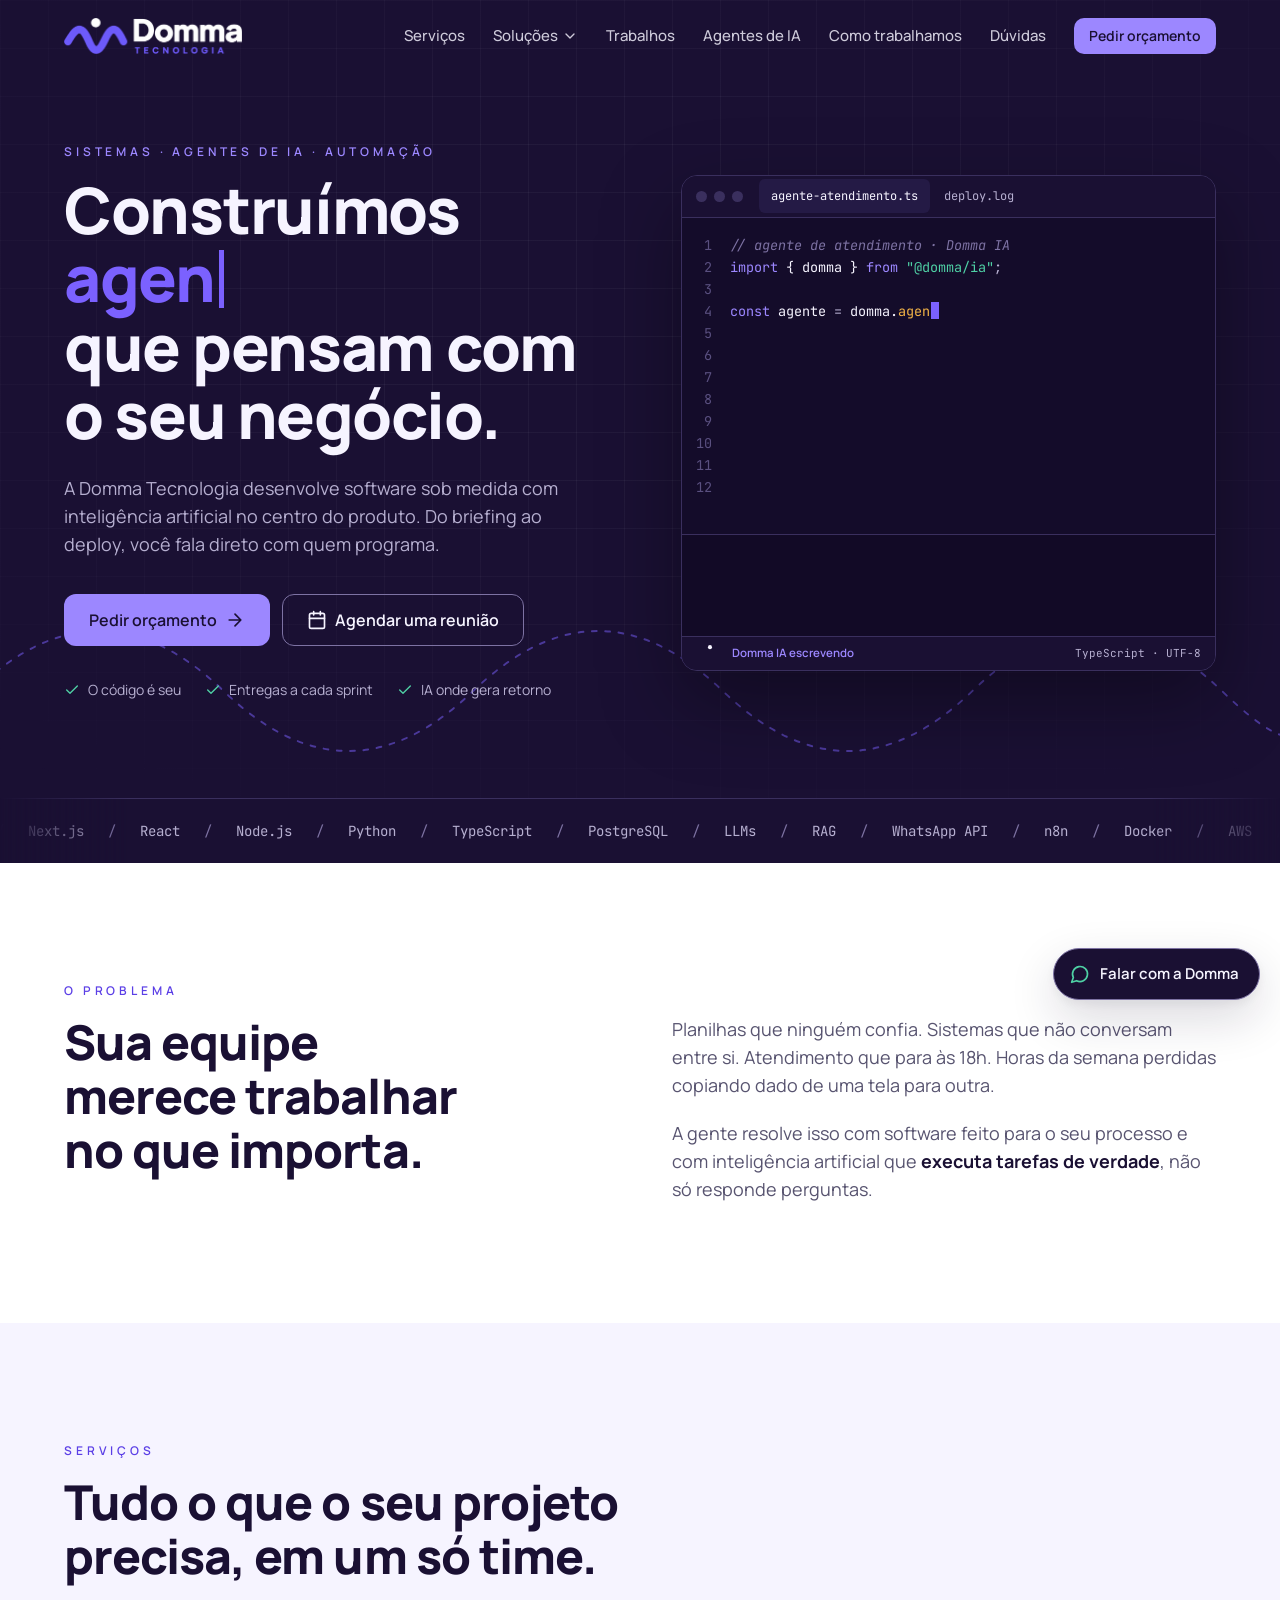
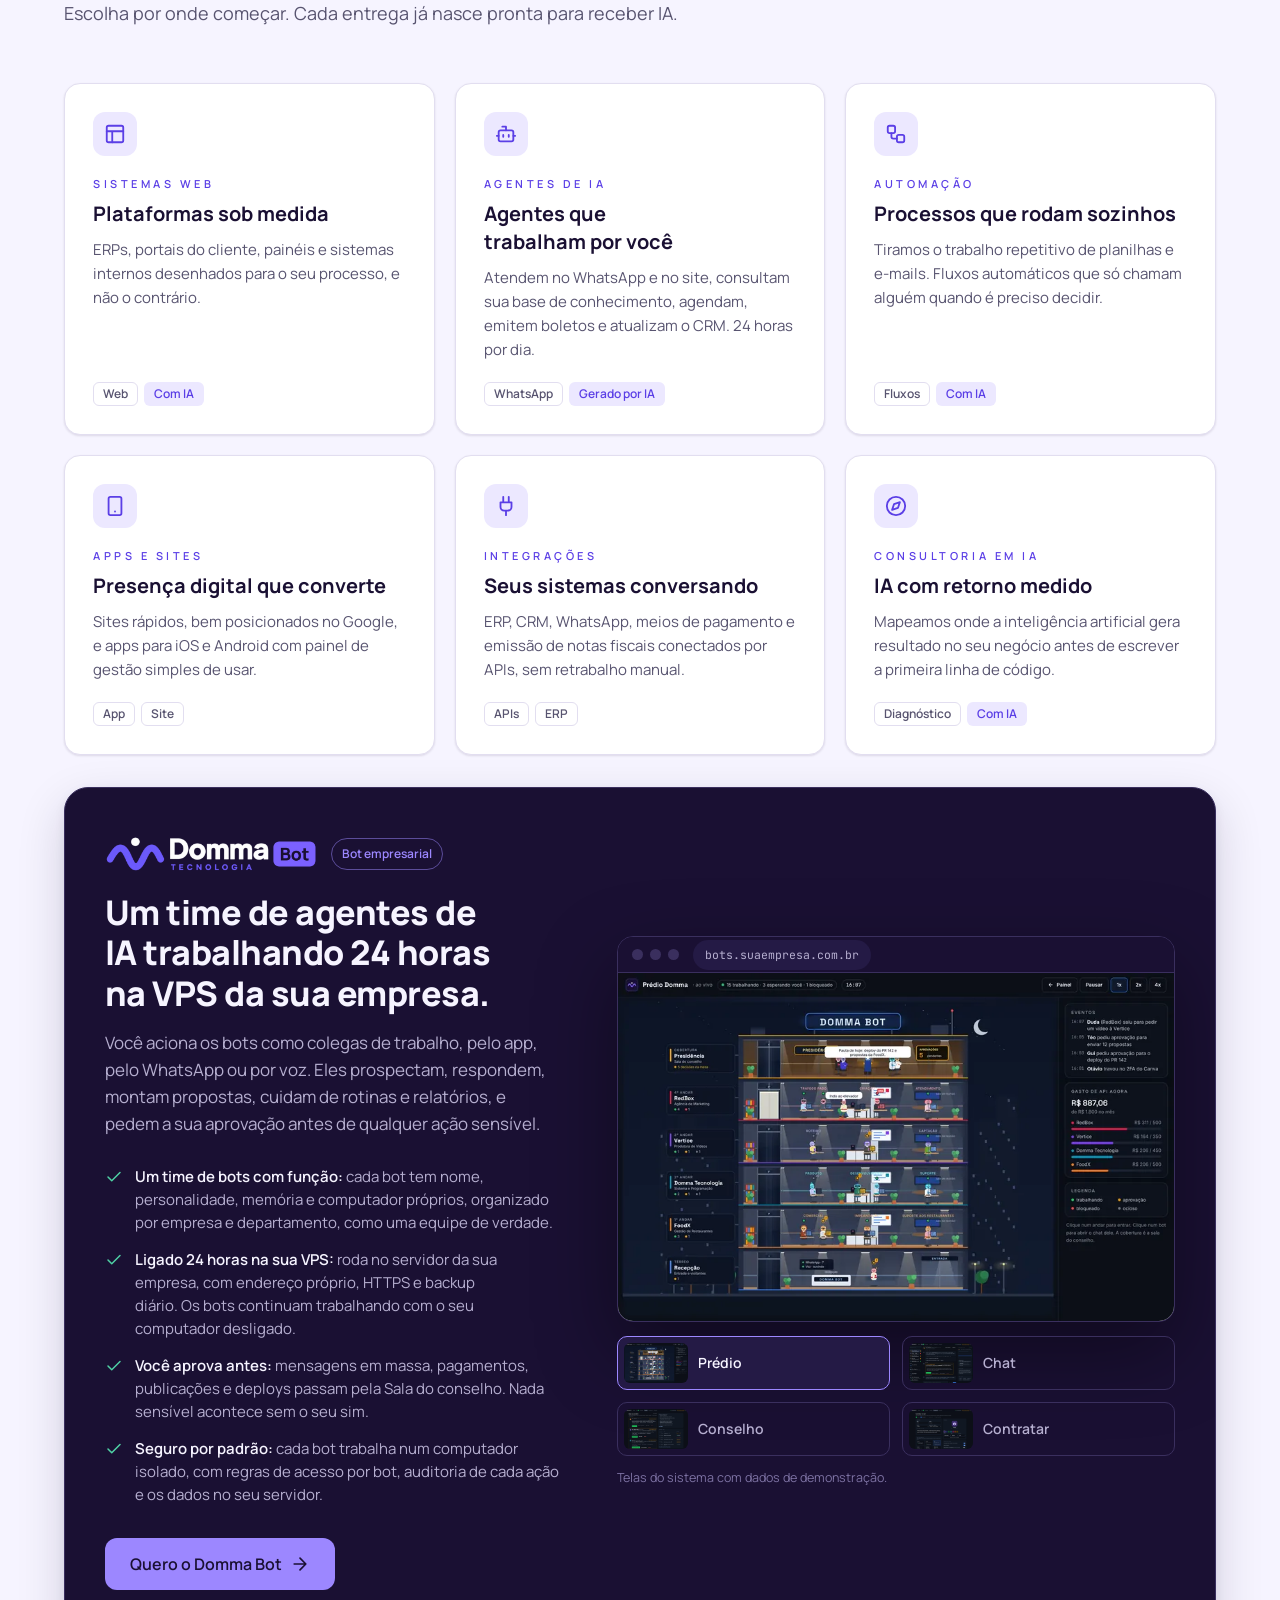
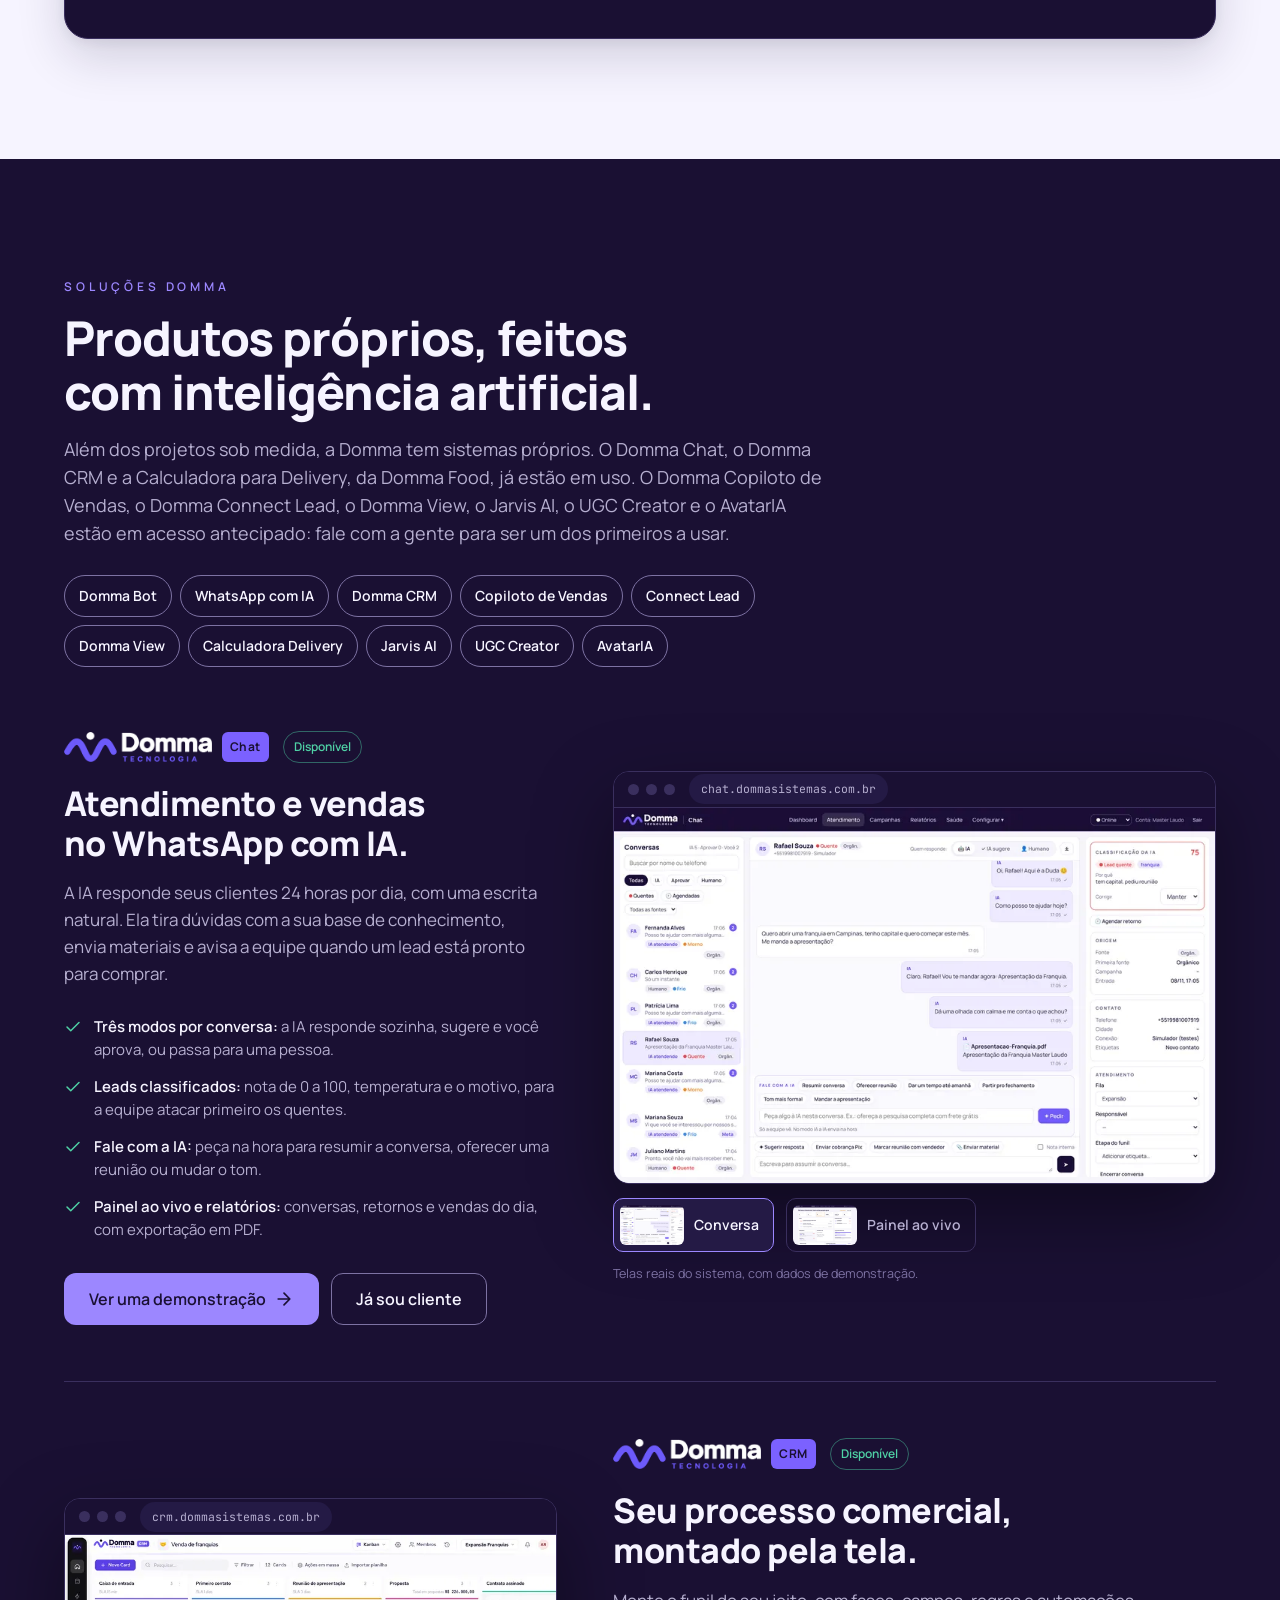
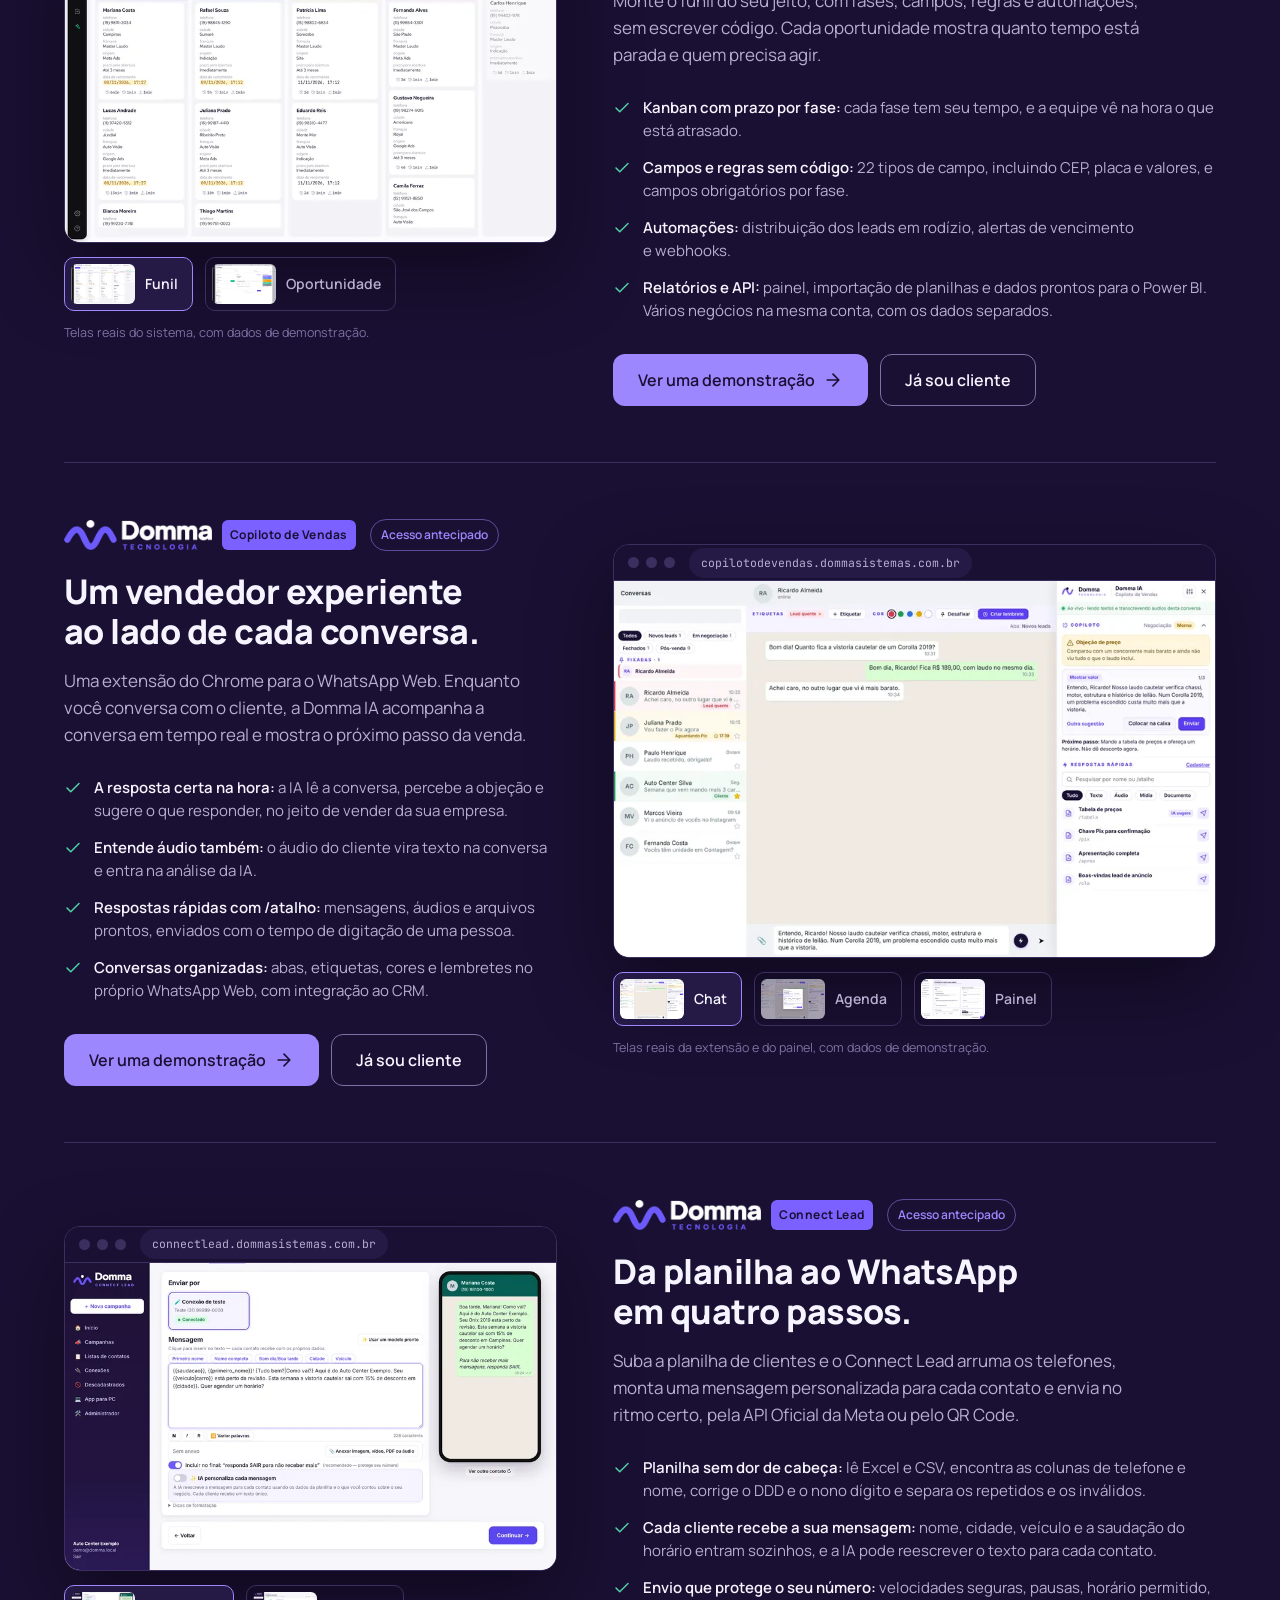
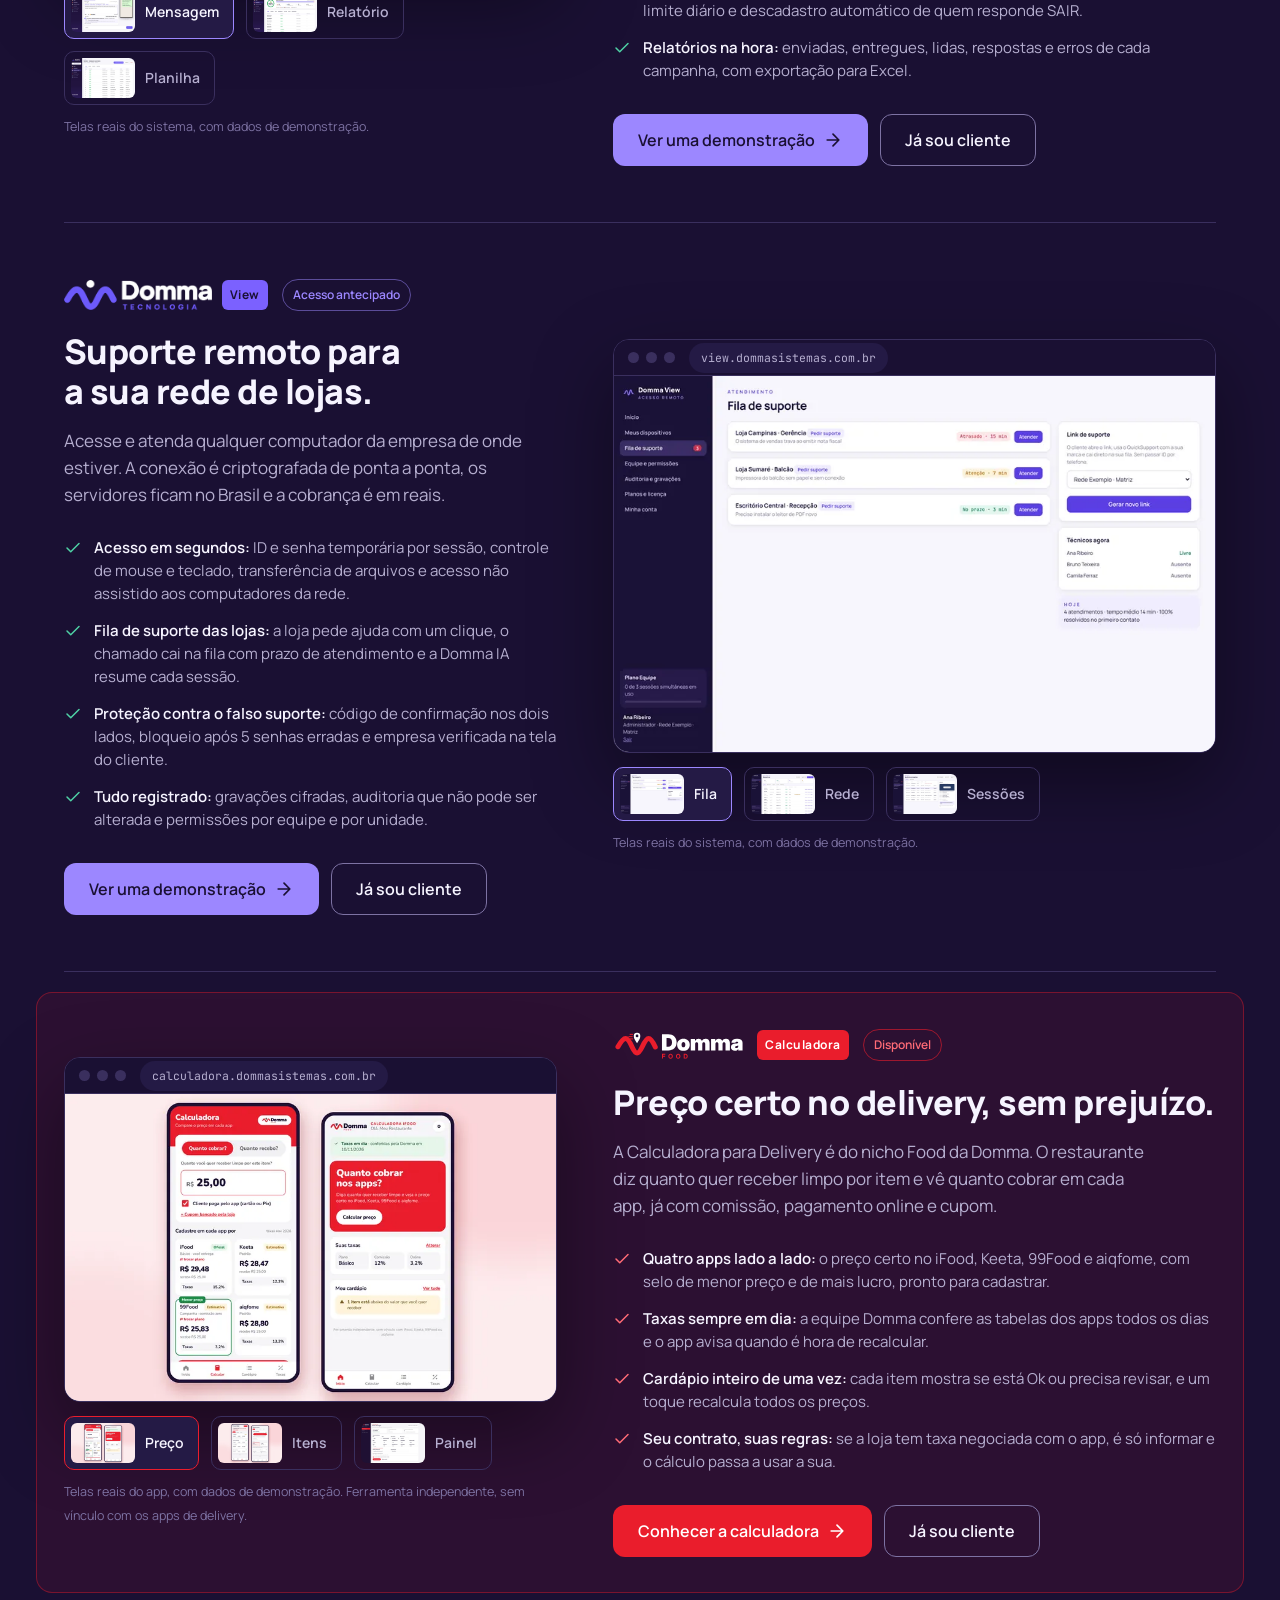
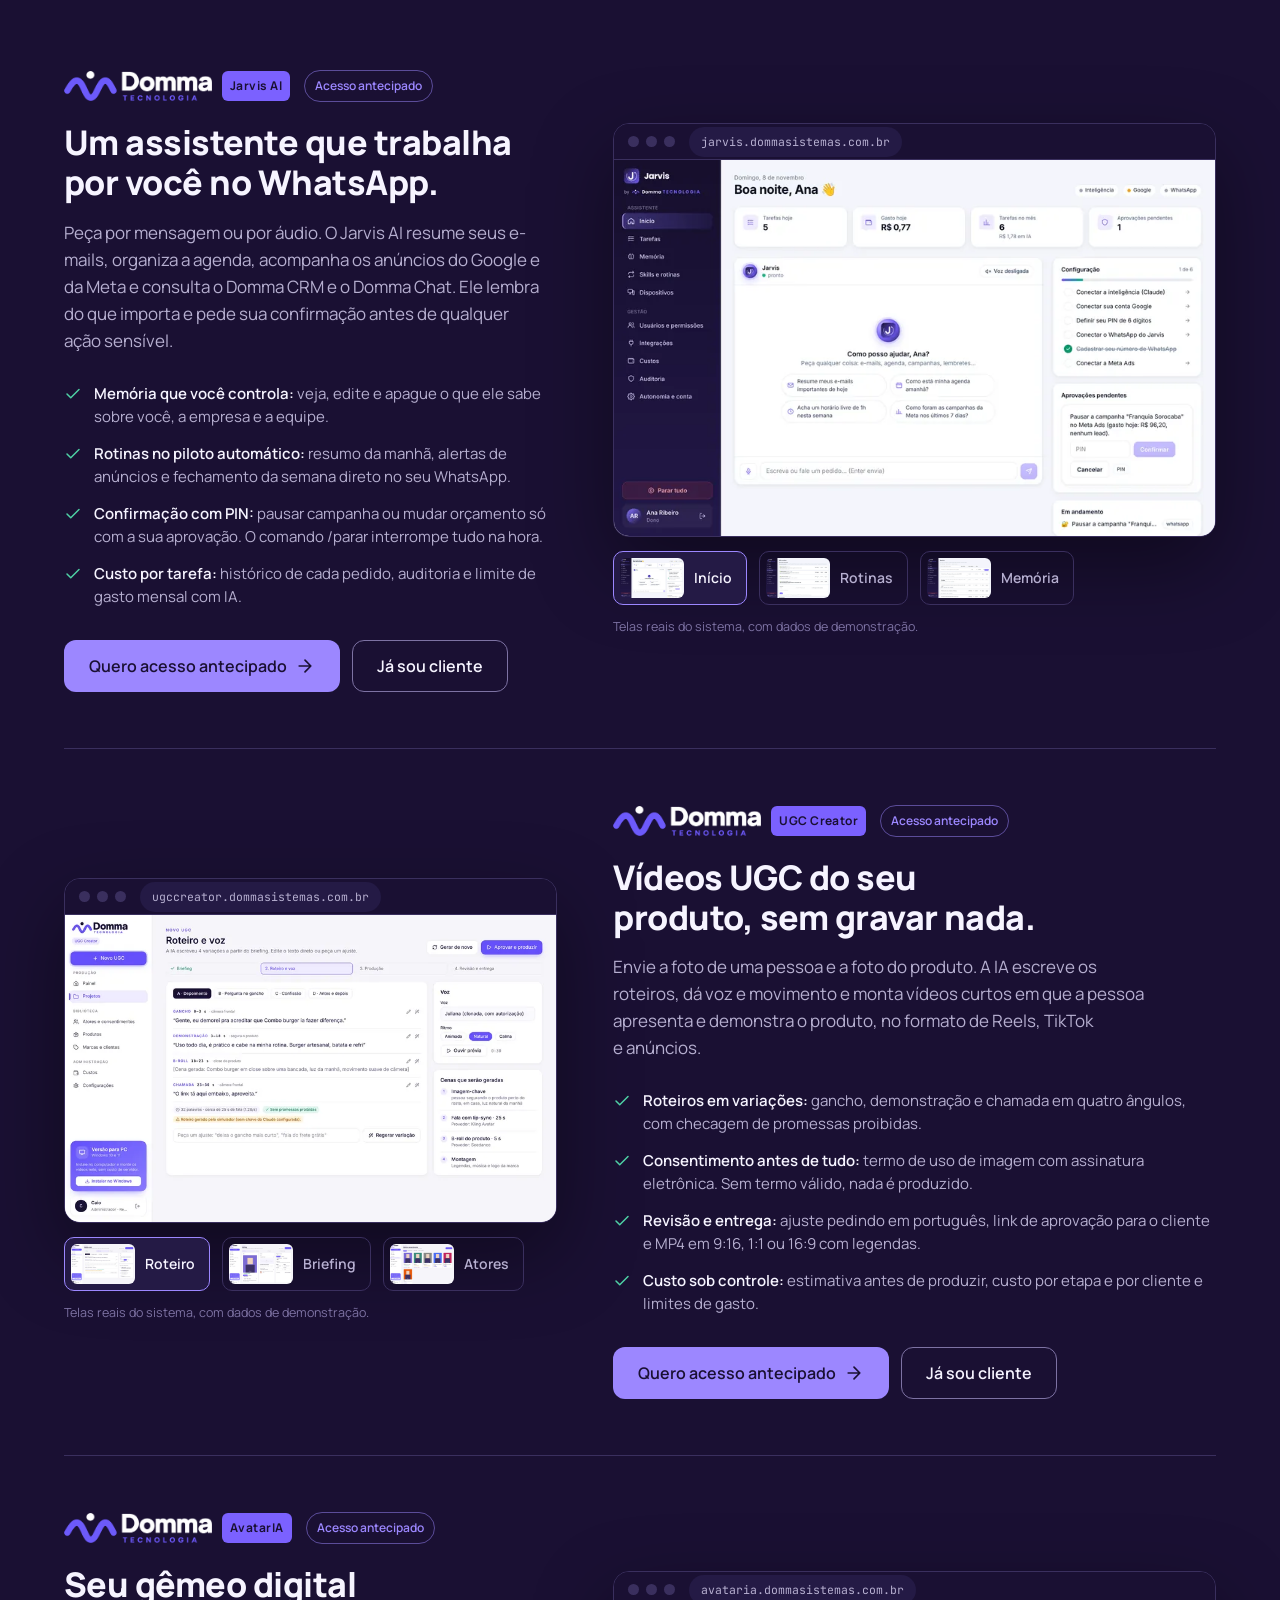
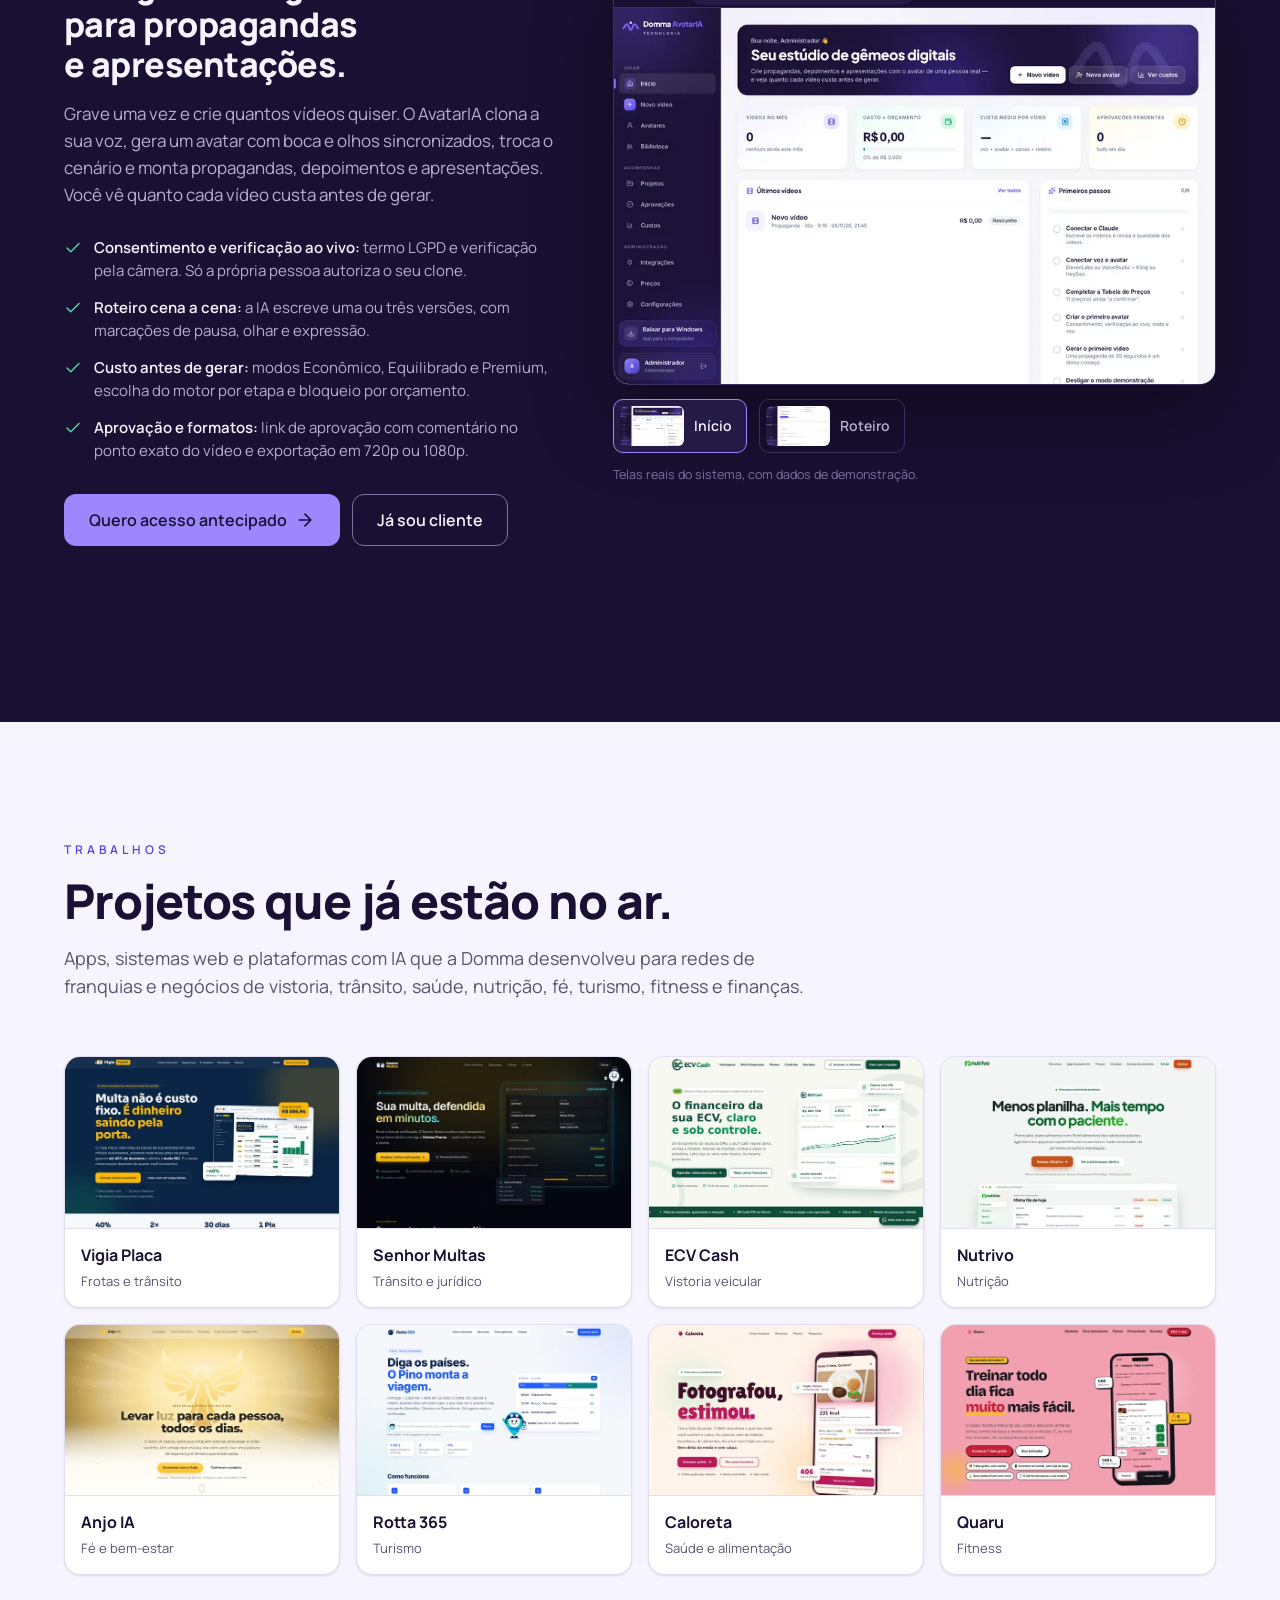
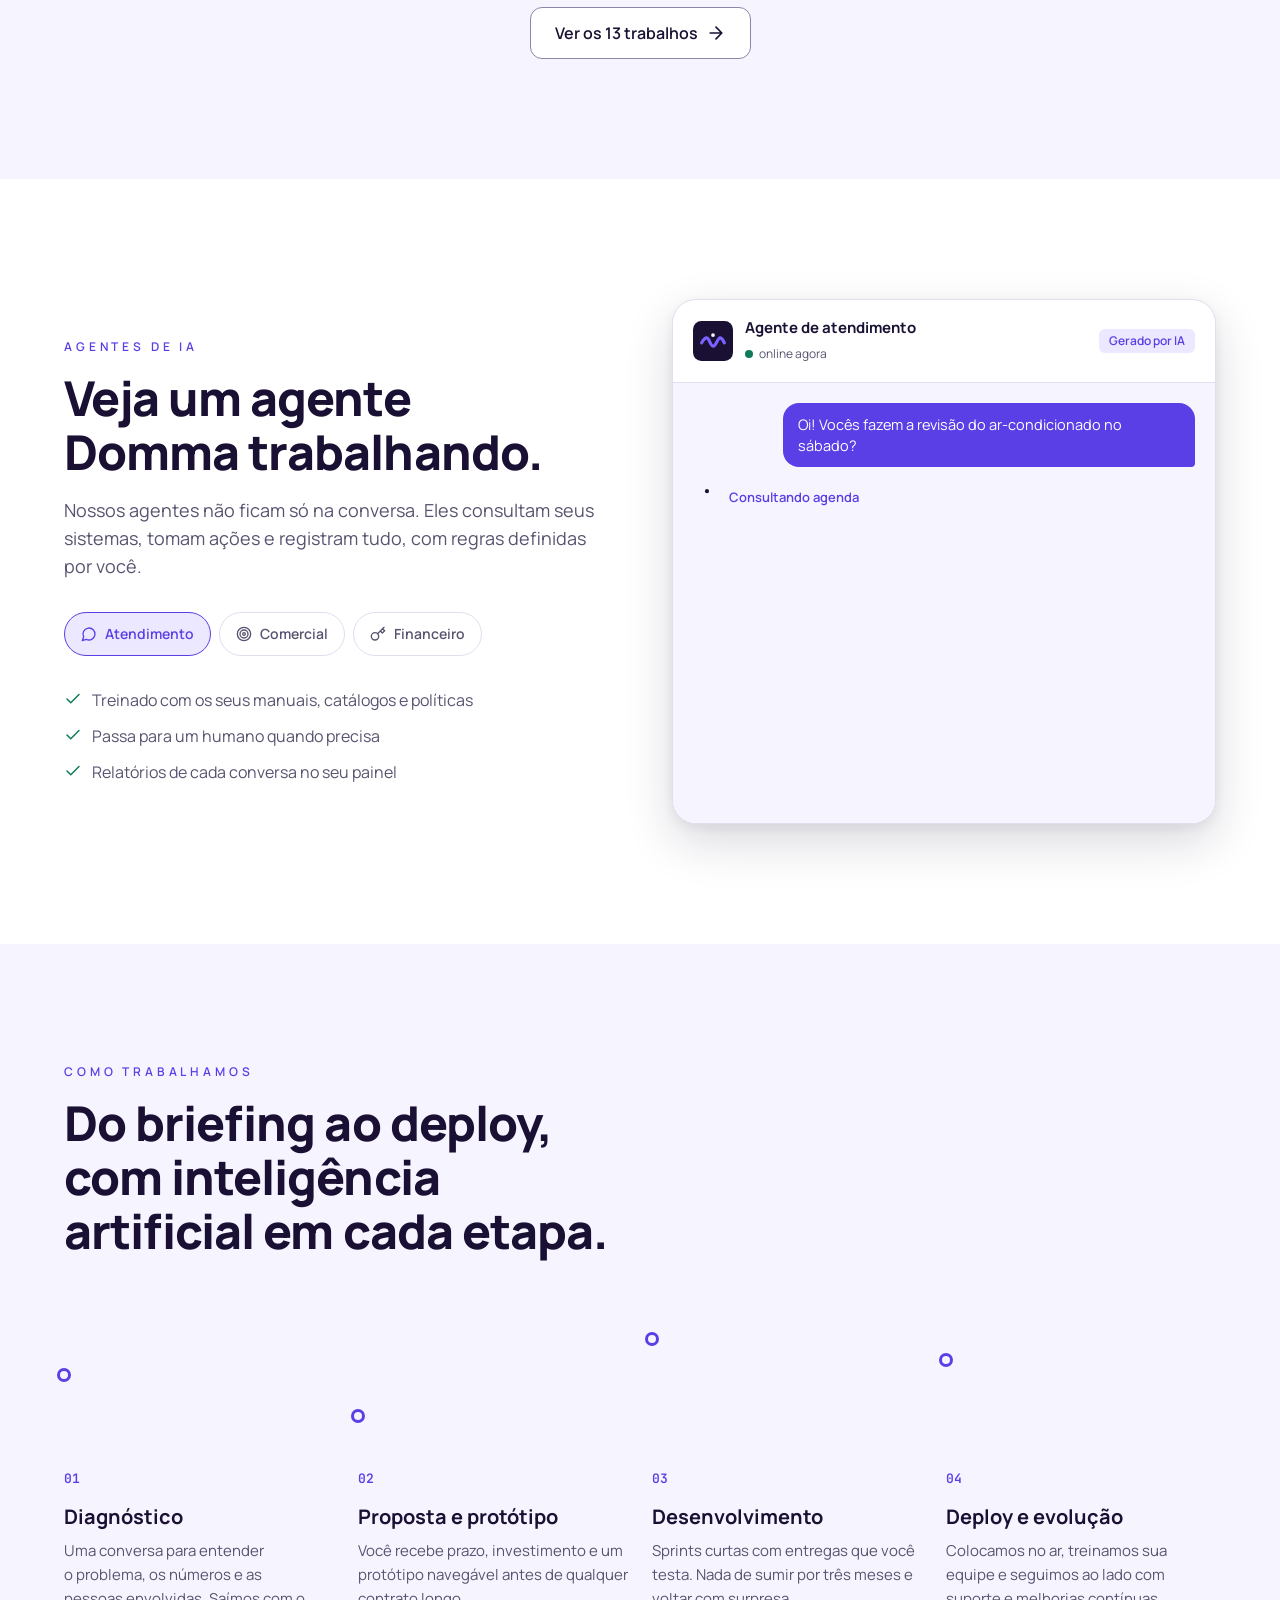
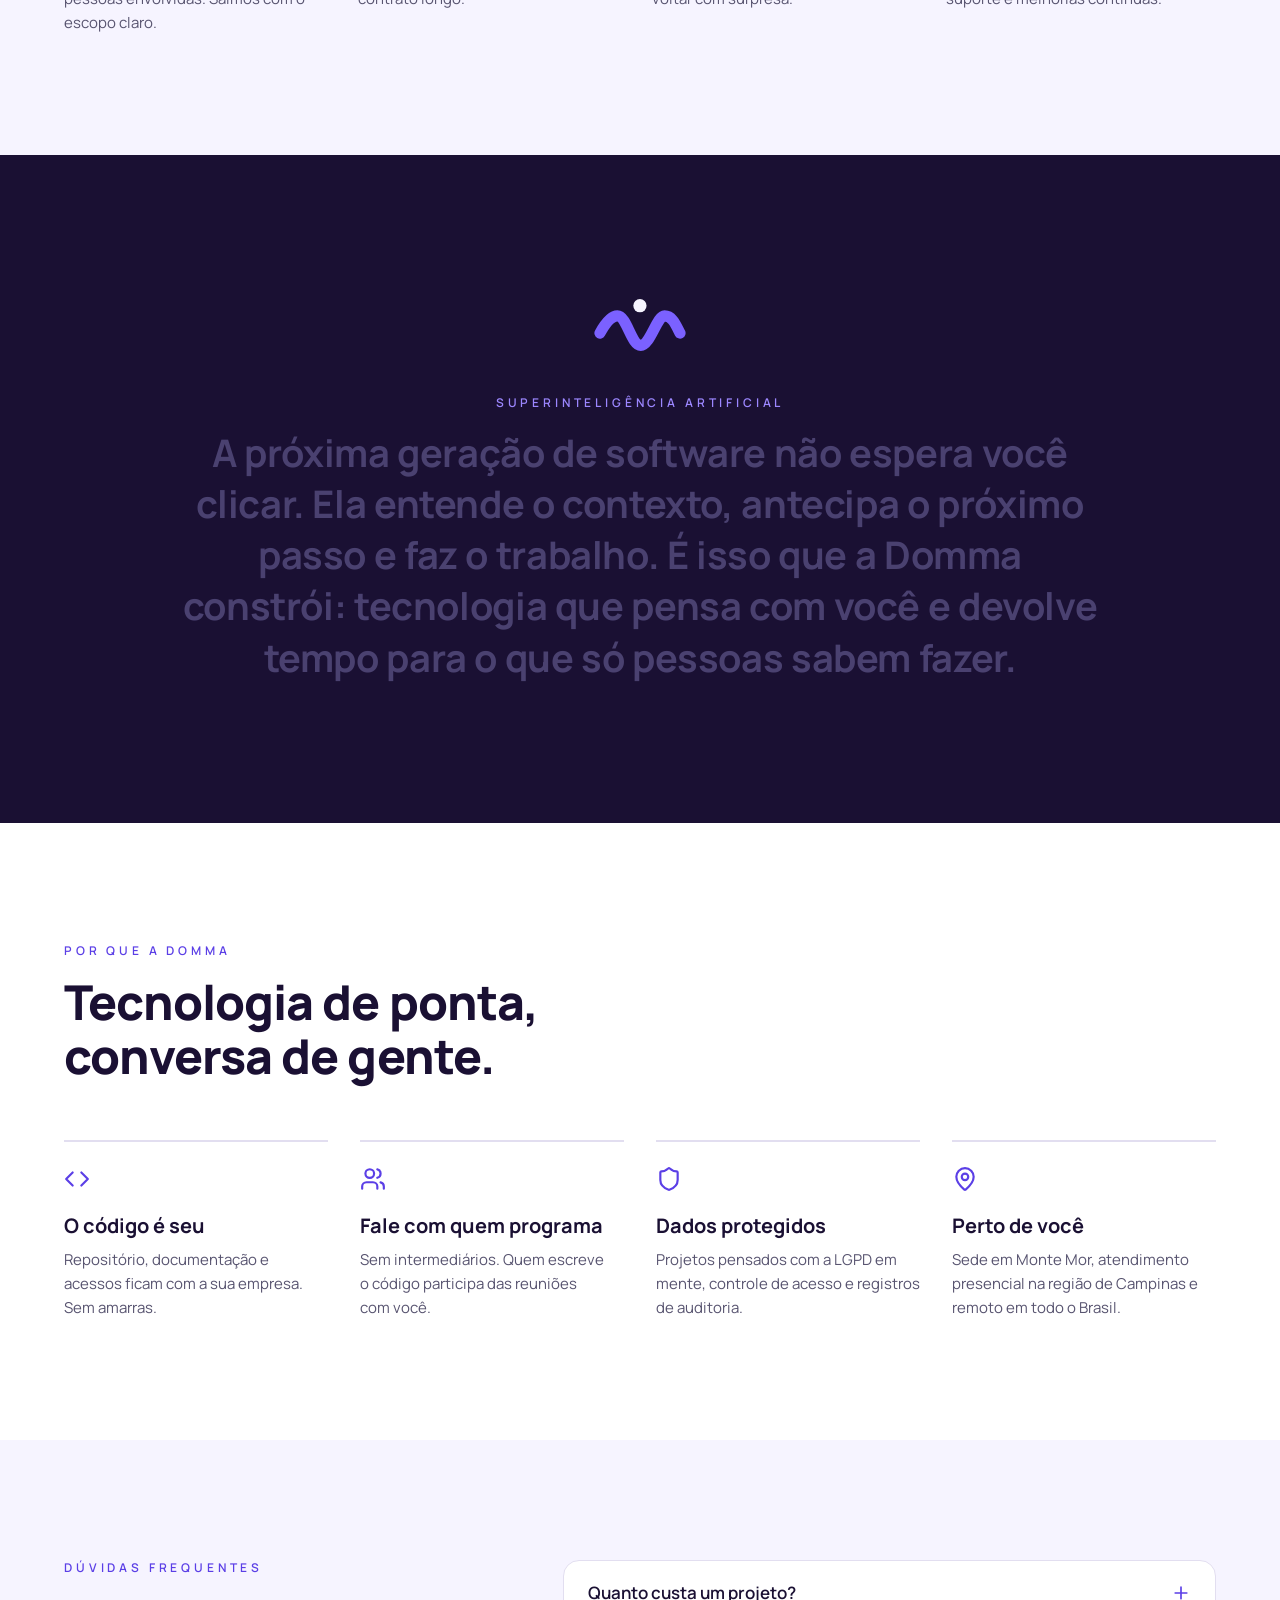
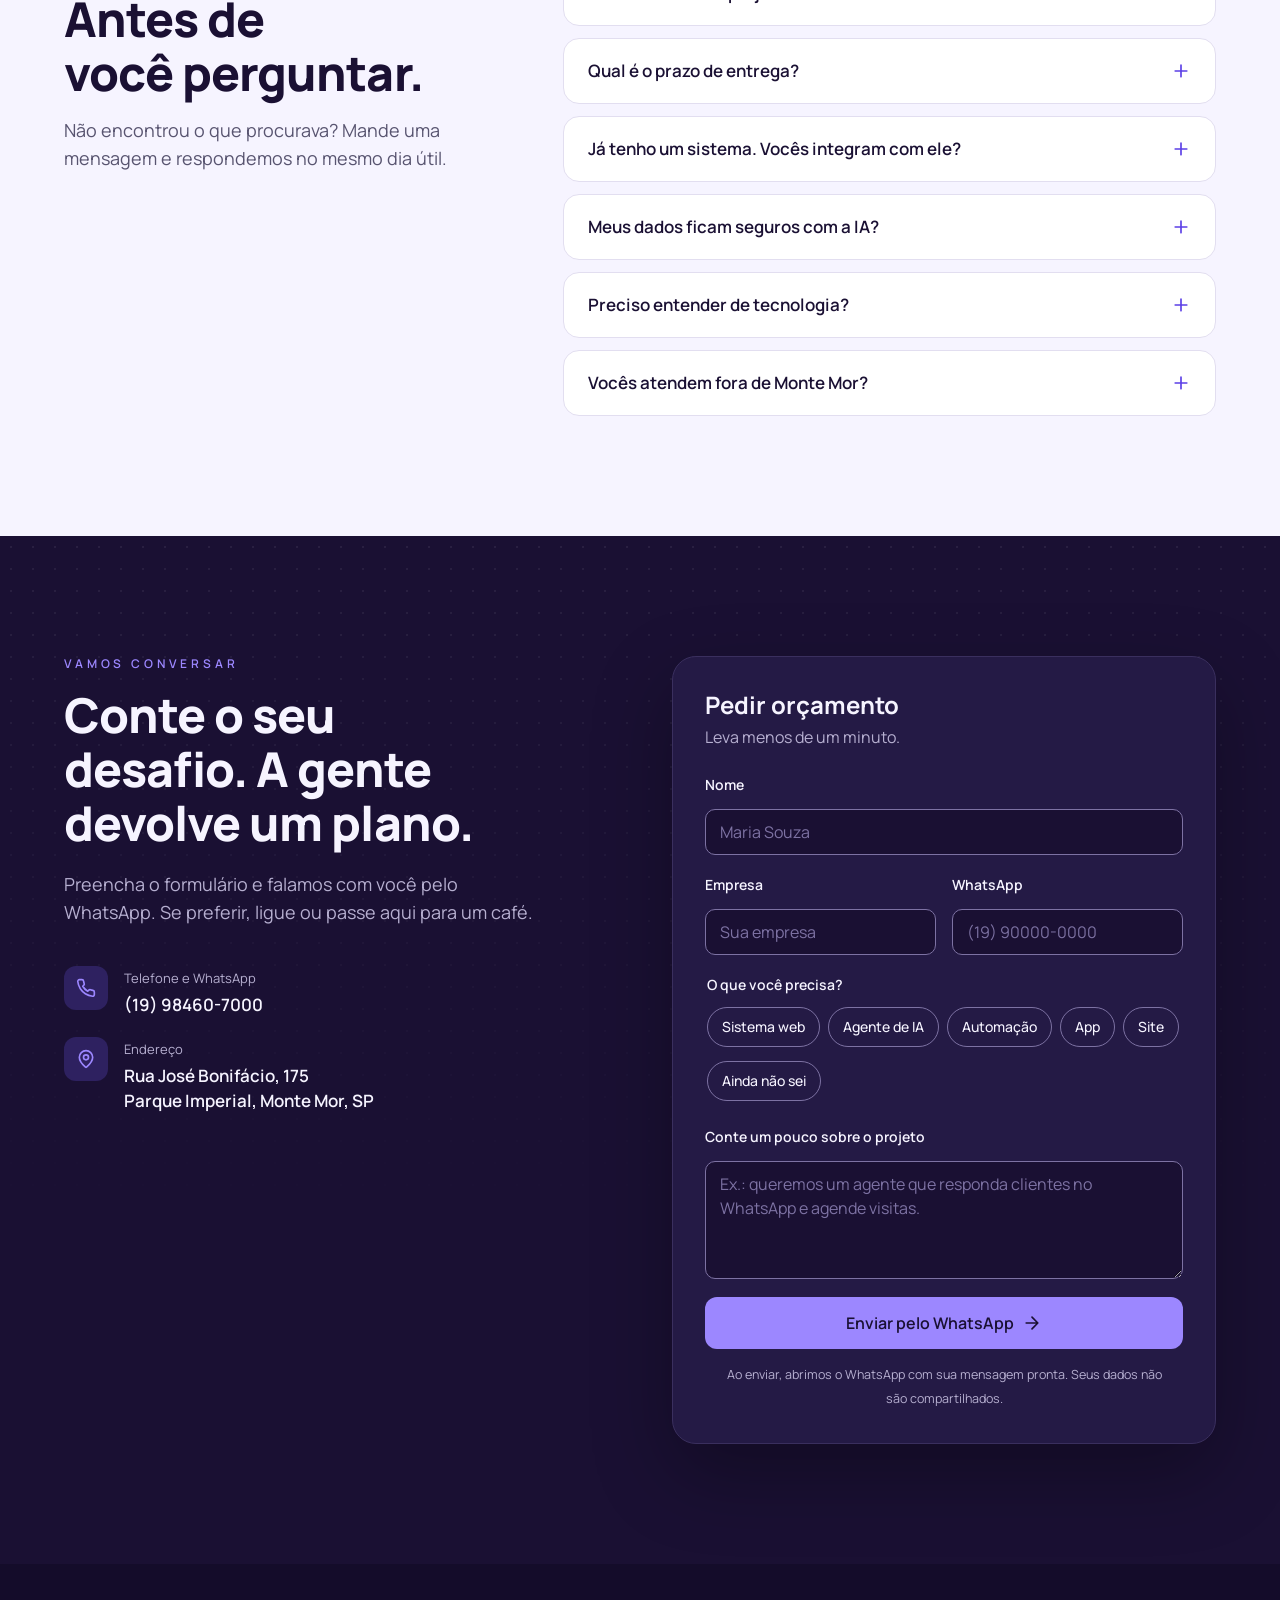
==== commit c75c573a: "Adiciona o Domma Copiloto de Vendas em Soluções Painel com três telas reais (copiloto no WhatsApp We" ====
--- a/index.html
+++ b/index.html
@@ -97,6 +97,7 @@
             <a href="#domma-bot"><b>Domma Bot</b><span>Bot empresarial na sua VPS</span><em class="em-novo">Novo</em></a>
             <a href="#domma-chat"><b>WhatsApp com IA</b><span>Domma Chat</span></a>
             <a href="#domma-crm"><b>Domma CRM</b><span>Funil de vendas sem código</span></a>
+            <a href="#domma-copiloto"><b>Domma Copiloto de Vendas</b><span>IA que sugere a resposta no WhatsApp</span><em>Acesso antecipado</em></a>
             <a href="#domma-connect-lead"><b>Domma Connect Lead</b><span>Campanhas no WhatsApp</span><em>Acesso antecipado</em></a>
             <a href="#domma-view"><b>Domma View</b><span>Acesso e suporte remoto</span><em>Acesso antecipado</em></a>
             <a href="#calculadora-delivery"><b>Calculadora para Delivery</b><span>Preço certo no iFood e outros apps</span><em class="em-food">Domma Food</em></a>
@@ -295,11 +296,12 @@
         <div class="section-head reveal">
           <p class="eyebrow eyebrow-inverse">Soluções Domma</p>
           <h2 class="display">Produtos próprios, feitos com inteligência artificial.</h2>
-          <p class="body-lg">Além dos projetos sob medida, a Domma tem sistemas próprios. O Domma Chat, o Domma CRM e a Calculadora para Delivery, da Domma Food, já estão em uso. O Domma Connect Lead, o Domma View, o Jarvis AI, o UGC Creator e o AvatarIA estão em acesso antecipado: fale com a gente para ser um dos primeiros a usar.</p>
+          <p class="body-lg">Além dos projetos sob medida, a Domma tem sistemas próprios. O Domma Chat, o Domma CRM e a Calculadora para Delivery, da Domma Food, já estão em uso. O Domma Copiloto de Vendas, o Domma Connect Lead, o Domma View, o Jarvis AI, o UGC Creator e o AvatarIA estão em acesso antecipado: fale com a gente para ser um dos primeiros a usar.</p>
           <nav class="solucoes-atalhos" aria-label="Produtos">
             <a href="#domma-bot">Domma Bot</a>
             <a href="#domma-chat">WhatsApp com IA</a>
             <a href="#domma-crm">Domma CRM</a>
+            <a href="#domma-copiloto">Copiloto de Vendas</a>
             <a href="#domma-connect-lead">Connect Lead</a>
             <a href="#domma-view">Domma View</a>
             <a href="#calculadora-delivery">Calculadora Delivery</a>
@@ -375,8 +377,42 @@
           </figure>
         </article>
 
+        <!-- Domma Copiloto de Vendas -->
+        <article class="produto reveal" id="domma-copiloto" aria-labelledby="t-domma-copiloto">
+          <div class="produto-copy">
+            <div class="produto-topo">
+              <span class="produto-marca"><img src="assets/domma-logo-escuro-720.png" width="720" height="146" alt="Domma Tecnologia" loading="lazy"><i>Copiloto de Vendas</i></span>
+              <span class="produto-status produto-status-breve">Acesso antecipado</span>
+            </div>
+            <h3 id="t-domma-copiloto">Um vendedor experiente ao lado de cada conversa.</h3>
+            <p class="produto-lead">Uma extensão do Chrome para o WhatsApp Web. Enquanto você conversa com o cliente, a Domma IA acompanha a conversa em tempo real e mostra o próximo passo da venda.</p>
+            <ul class="produto-lista">
+              <li><svg class="ic"><use href="#i-check"/></svg><span><b>A resposta certa na hora:</b> a IA lê a conversa, percebe a objeção e sugere o que responder, no jeito de vender da sua empresa.</span></li>
+              <li><svg class="ic"><use href="#i-check"/></svg><span><b>Entende áudio também:</b> o áudio do cliente vira texto na conversa e entra na análise da IA.</span></li>
+              <li><svg class="ic"><use href="#i-check"/></svg><span><b>Respostas rápidas com /atalho:</b> mensagens, áudios e arquivos prontos, enviados com o tempo de digitação de uma pessoa.</span></li>
+              <li><svg class="ic"><use href="#i-check"/></svg><span><b>Conversas organizadas:</b> abas, etiquetas, cores e lembretes no próprio WhatsApp Web, com integração ao CRM.</span></li>
+            </ul>
+            <div class="produto-acoes">
+              <a class="btn btn-primary btn-lg" href="https://wa.me/5519984607000?text=Ol%C3%A1%2C%20Domma%21%20Quero%20uma%20demonstra%C3%A7%C3%A3o%20do%20Domma%20Copiloto%20de%20Vendas." target="_blank" rel="noopener">Ver uma demonstração <svg class="ic"><use href="#i-arrow"/></svg></a>
+              <a class="btn btn-secondary-inverse btn-lg" href="https://copilotodevendas.dommasistemas.com.br/entrar" target="_blank" rel="noopener">Já sou cliente</a>
+            </div>
+          </div>
+          <figure class="produto-galeria" data-galeria>
+            <div class="janela">
+              <div class="janela-barra"><span class="dots"><i></i><i></i><i></i></span><span class="janela-url mono">copilotodevendas.dommasistemas.com.br</span></div>
+              <img class="janela-img" src="assets/solucoes/copiloto-whatsapp.webp" srcset="assets/solucoes/copiloto-whatsapp-800.webp 800w, assets/solucoes/copiloto-whatsapp.webp 1600w" sizes="(max-width: 1024px) 100vw, 620px" width="1600" height="1000" alt="Domma Copiloto de Vendas no WhatsApp Web: a IA percebe a objeção de preço do cliente e sugere a resposta, já colocada na caixa de mensagem" loading="lazy">
+            </div>
+            <div class="galeria-thumbs" role="group" aria-label="Telas do Domma Copiloto de Vendas">
+              <button type="button" class="thumb" aria-pressed="true" data-src="assets/solucoes/copiloto-whatsapp.webp" data-src-sm="assets/solucoes/copiloto-whatsapp-800.webp" data-alt="Domma Copiloto de Vendas no WhatsApp Web: a IA percebe a objeção de preço do cliente e sugere a resposta, já colocada na caixa de mensagem"><img src="assets/solucoes/copiloto-whatsapp-800.webp" alt="" width="800" height="500" loading="lazy"><span>Chat</span></button>
+              <button type="button" class="thumb" aria-pressed="false" data-src="assets/solucoes/copiloto-lembrete.webp" data-src-sm="assets/solucoes/copiloto-lembrete-800.webp" data-alt="Domma Copiloto de Vendas: criação de lembrete na conversa e o áudio do cliente transcrito pela Domma IA"><img src="assets/solucoes/copiloto-lembrete-800.webp" alt="" width="800" height="500" loading="lazy"><span>Agenda</span></button>
+              <button type="button" class="thumb" aria-pressed="false" data-src="assets/solucoes/copiloto-painel.webp" data-src-sm="assets/solucoes/copiloto-painel-800.webp" data-alt="Domma Copiloto de Vendas: painel onde a empresa ensina a IA sobre o negócio, os diferenciais e as objeções"><img src="assets/solucoes/copiloto-painel-800.webp" alt="" width="800" height="500" loading="lazy"><span>Painel</span></button>
+            </div>
+            <figcaption class="galeria-nota">Telas reais da extensão e do painel, com dados de demonstração.</figcaption>
+          </figure>
+        </article>
+
         <!-- Domma Connect Lead -->
-        <article class="produto reveal" id="domma-connect-lead" aria-labelledby="t-domma-connect-lead">
+        <article class="produto produto-inverso reveal" id="domma-connect-lead" aria-labelledby="t-domma-connect-lead">
           <div class="produto-copy">
             <div class="produto-topo">
               <span class="produto-marca"><img src="assets/domma-logo-escuro-720.png" width="720" height="146" alt="Domma Tecnologia" loading="lazy"><i>Connect Lead</i></span>
@@ -410,7 +446,7 @@
         </article>
 
         <!-- Domma View -->
-        <article class="produto produto-inverso reveal" id="domma-view" aria-labelledby="t-domma-view">
+        <article class="produto reveal" id="domma-view" aria-labelledby="t-domma-view">
           <div class="produto-copy">
             <div class="produto-topo">
               <span class="produto-marca"><img src="assets/domma-logo-escuro-720.png" width="720" height="146" alt="Domma Tecnologia" loading="lazy"><i>View</i></span>
@@ -444,7 +480,7 @@
         </article>
 
         <!-- Calculadora para Delivery (Domma Food) -->
-        <article class="produto reveal" id="calculadora-delivery" data-nicho="food" aria-labelledby="t-calculadora-delivery">
+        <article class="produto produto-inverso reveal" id="calculadora-delivery" data-nicho="food" aria-labelledby="t-calculadora-delivery">
           <div class="produto-copy">
             <div class="produto-topo">
               <span class="produto-marca"><img src="assets/solucoes/domma-food-logo-escuro.svg" width="1895" height="480" alt="Domma Food" loading="lazy"><i>Calculadora</i></span>
@@ -478,7 +514,7 @@
         </article>
 
         <!-- Jarvis AI -->
-        <article class="produto produto-inverso reveal" id="jarvis-ai" aria-labelledby="t-jarvis-ai">
+        <article class="produto reveal" id="jarvis-ai" aria-labelledby="t-jarvis-ai">
           <div class="produto-copy">
             <div class="produto-topo">
               <span class="produto-marca"><img src="assets/domma-logo-escuro-720.png" width="720" height="146" alt="Domma Tecnologia" loading="lazy"><i>Jarvis AI</i></span>
@@ -512,7 +548,7 @@
         </article>
 
         <!-- UGC Creator -->
-        <article class="produto reveal" id="ugc-creator" aria-labelledby="t-ugc-creator">
+        <article class="produto produto-inverso reveal" id="ugc-creator" aria-labelledby="t-ugc-creator">
           <div class="produto-copy">
             <div class="produto-topo">
               <span class="produto-marca"><img src="assets/domma-logo-escuro-720.png" width="720" height="146" alt="Domma Tecnologia" loading="lazy"><i>UGC Creator</i></span>
@@ -546,7 +582,7 @@
         </article>
 
         <!-- AvatarIA -->
-        <article class="produto produto-inverso reveal" id="avatar-ia" aria-labelledby="t-avatar-ia">
+        <article class="produto reveal" id="avatar-ia" aria-labelledby="t-avatar-ia">
           <div class="produto-copy">
             <div class="produto-topo">
               <span class="produto-marca"><img src="assets/domma-logo-escuro-720.png" width="720" height="146" alt="Domma Tecnologia" loading="lazy"><i>AvatarIA</i></span>
@@ -845,6 +881,7 @@
         <a href="#domma-bot">Domma Bot</a>
         <a href="#domma-chat">WhatsApp com IA</a>
         <a href="#domma-crm">Domma CRM</a>
+        <a href="#domma-copiloto">Domma Copiloto de Vendas</a>
         <a href="#domma-connect-lead">Domma Connect Lead</a>
         <a href="#domma-view">Domma View</a>
         <a href="#calculadora-delivery">Calculadora para Delivery</a>
